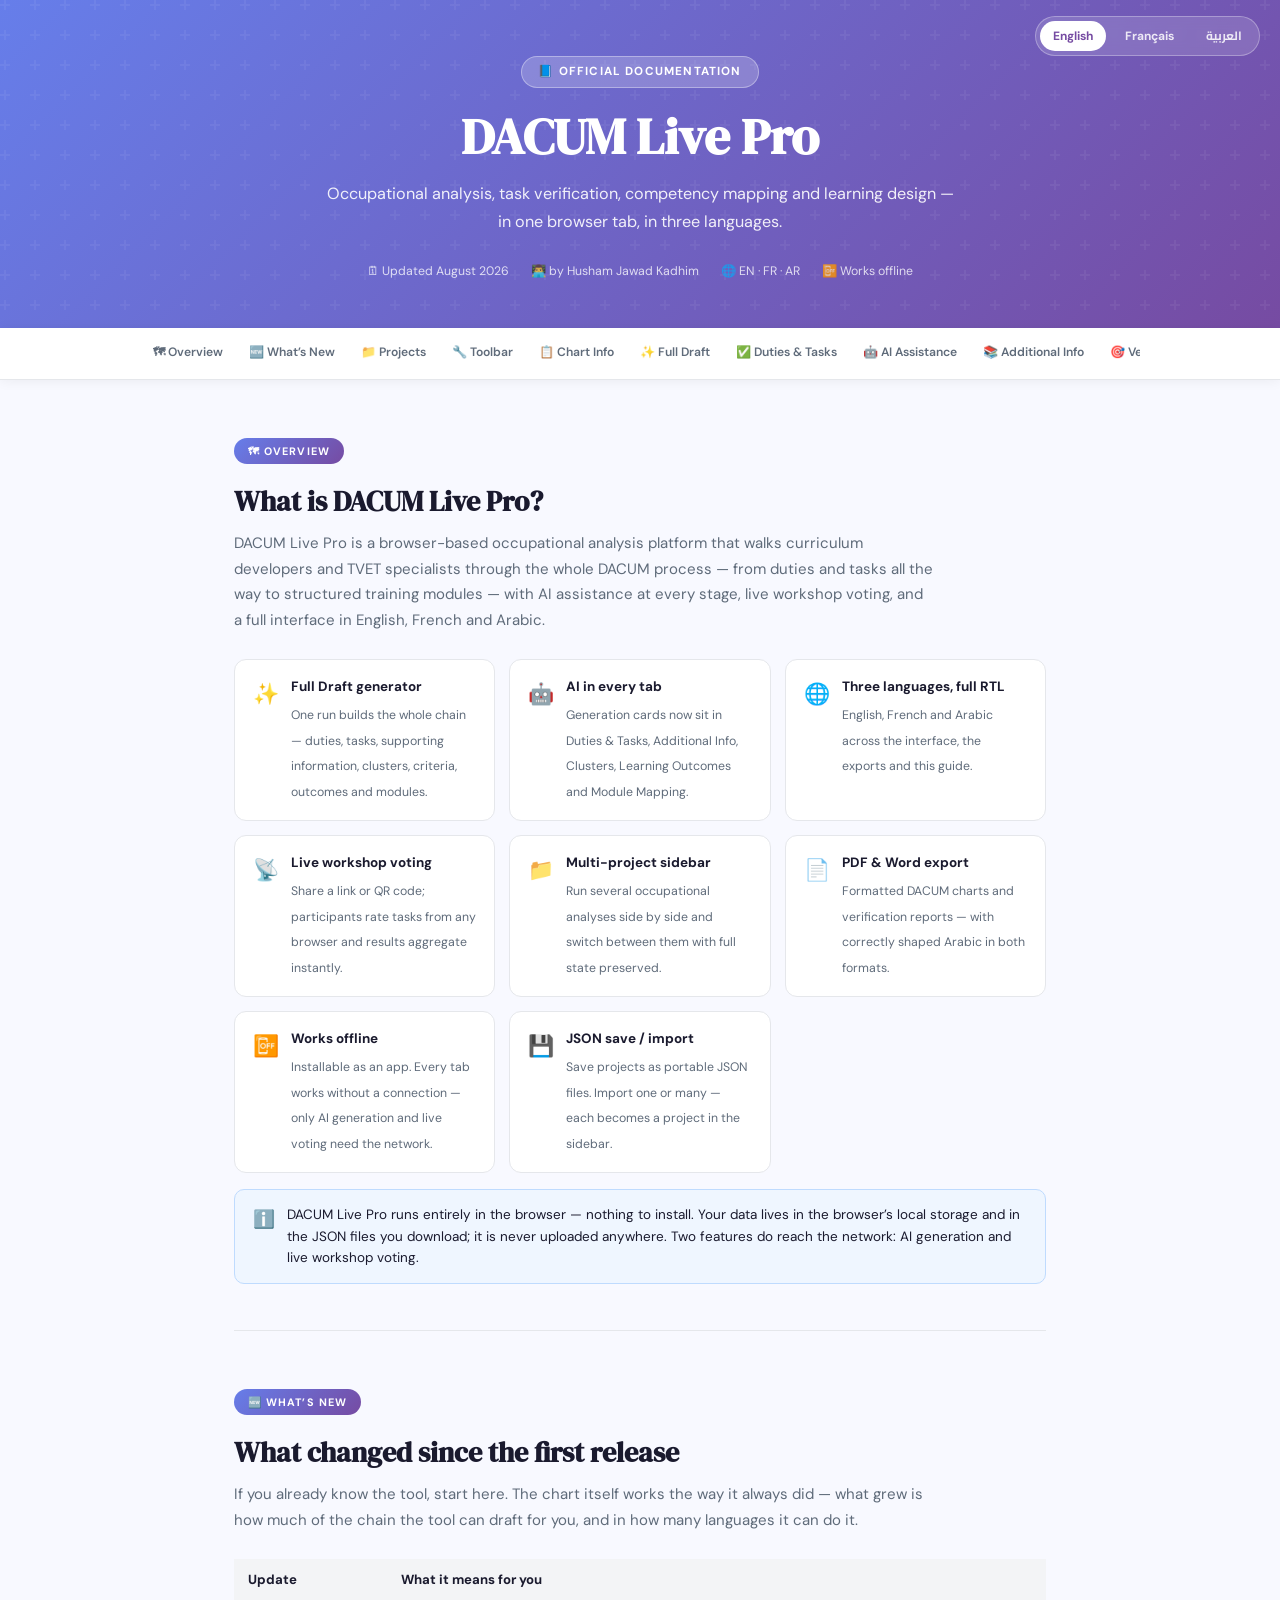
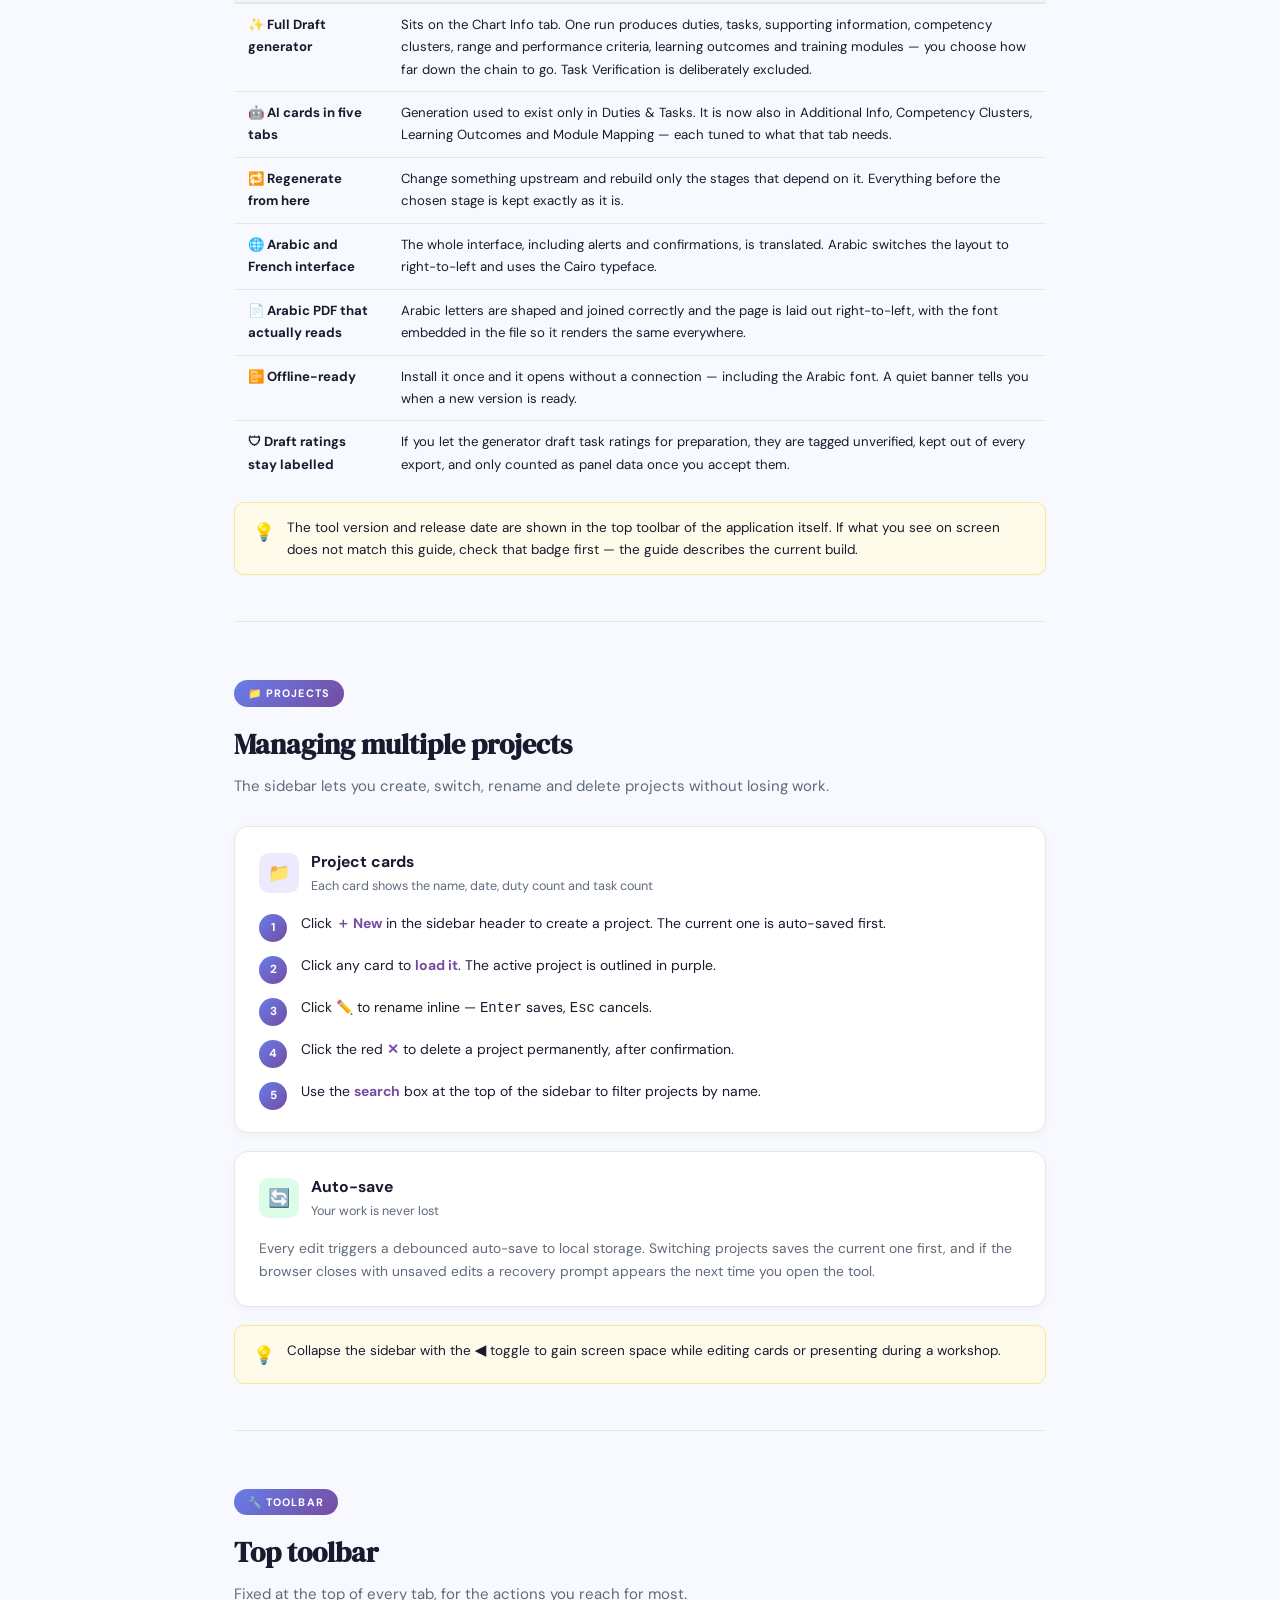
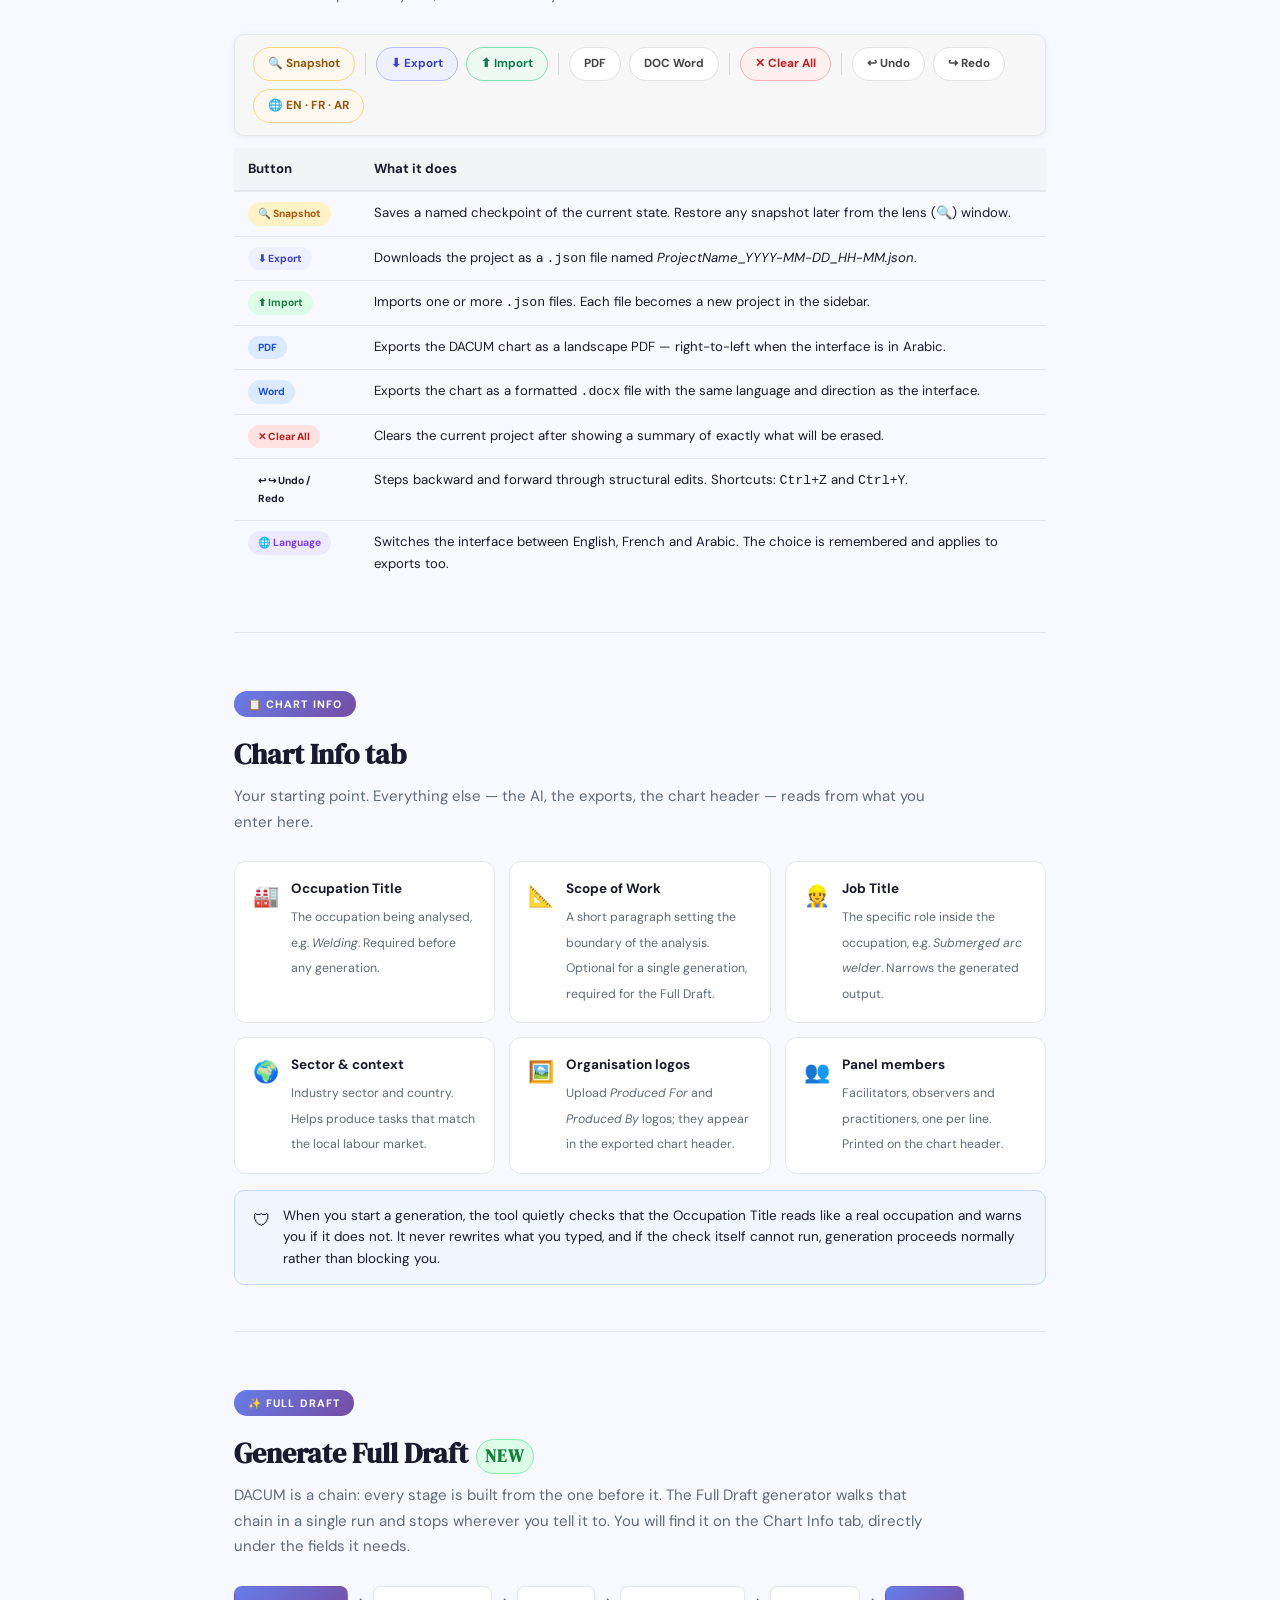
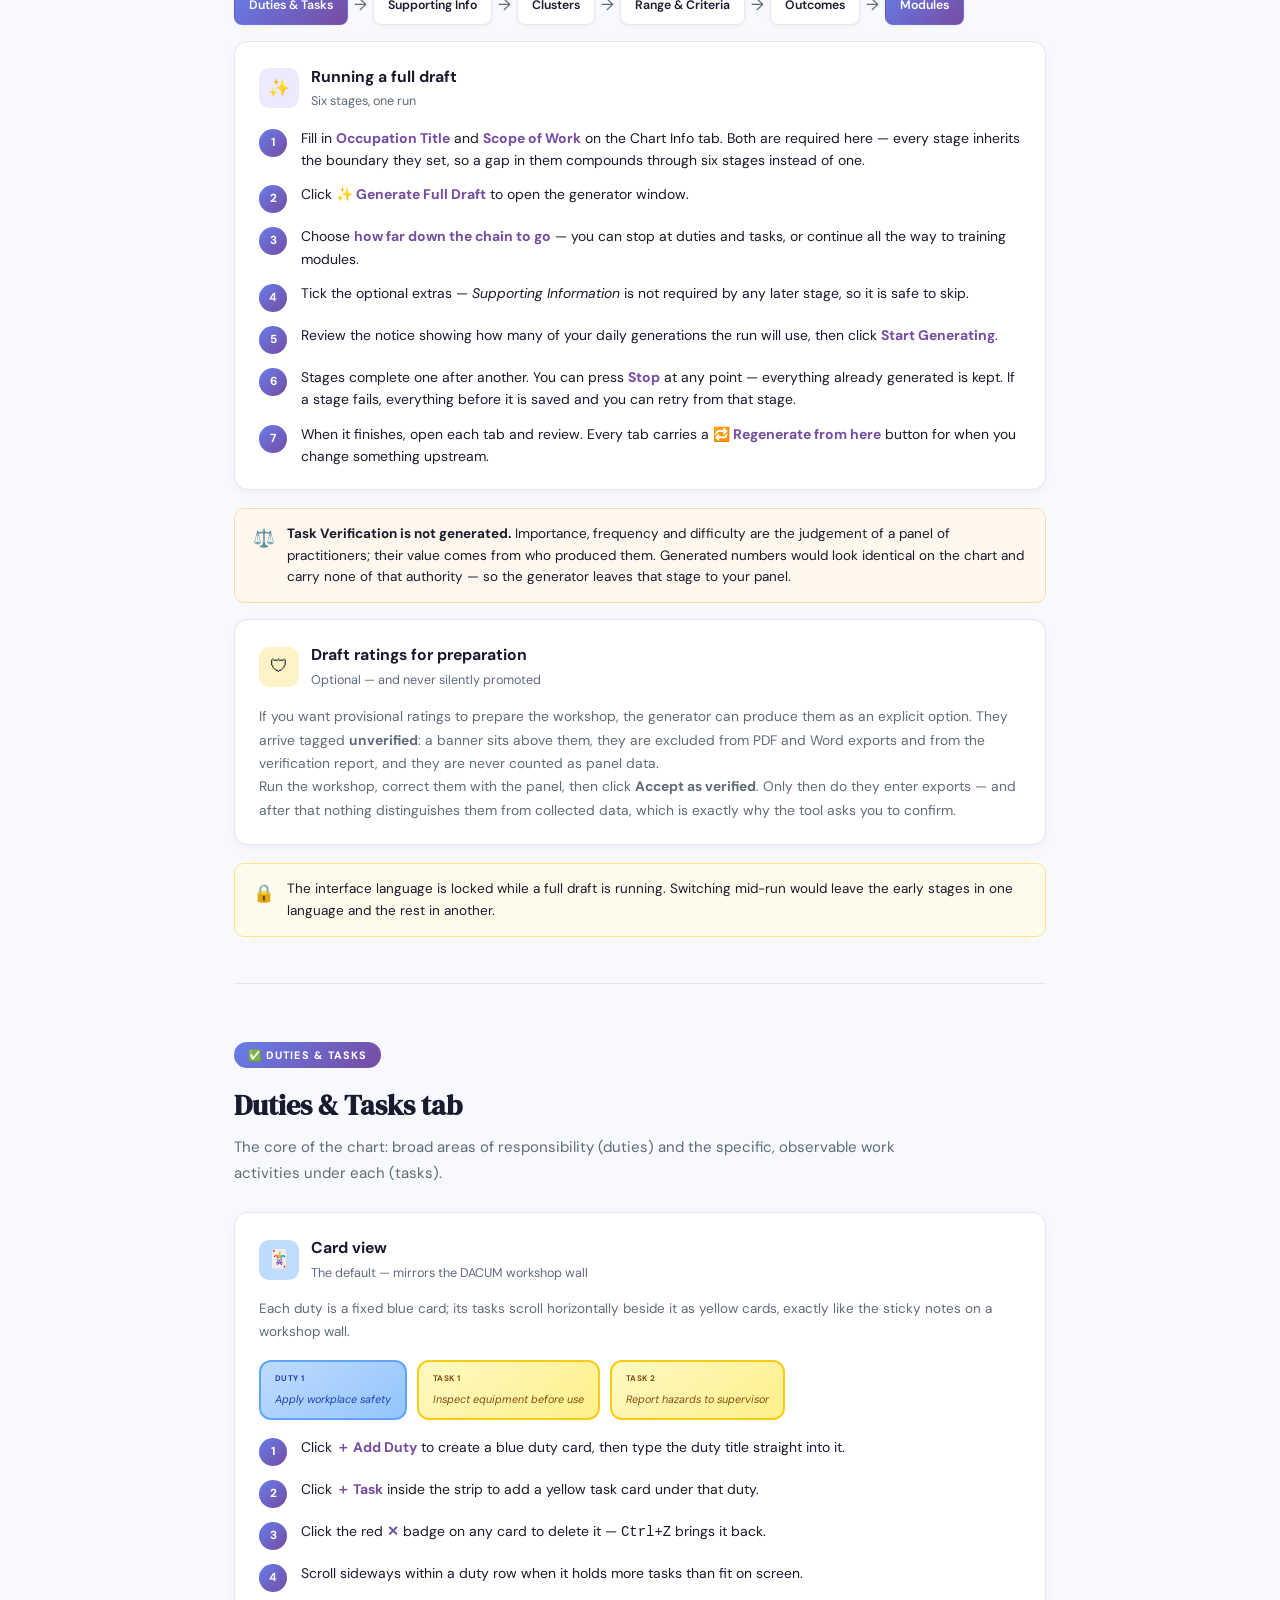
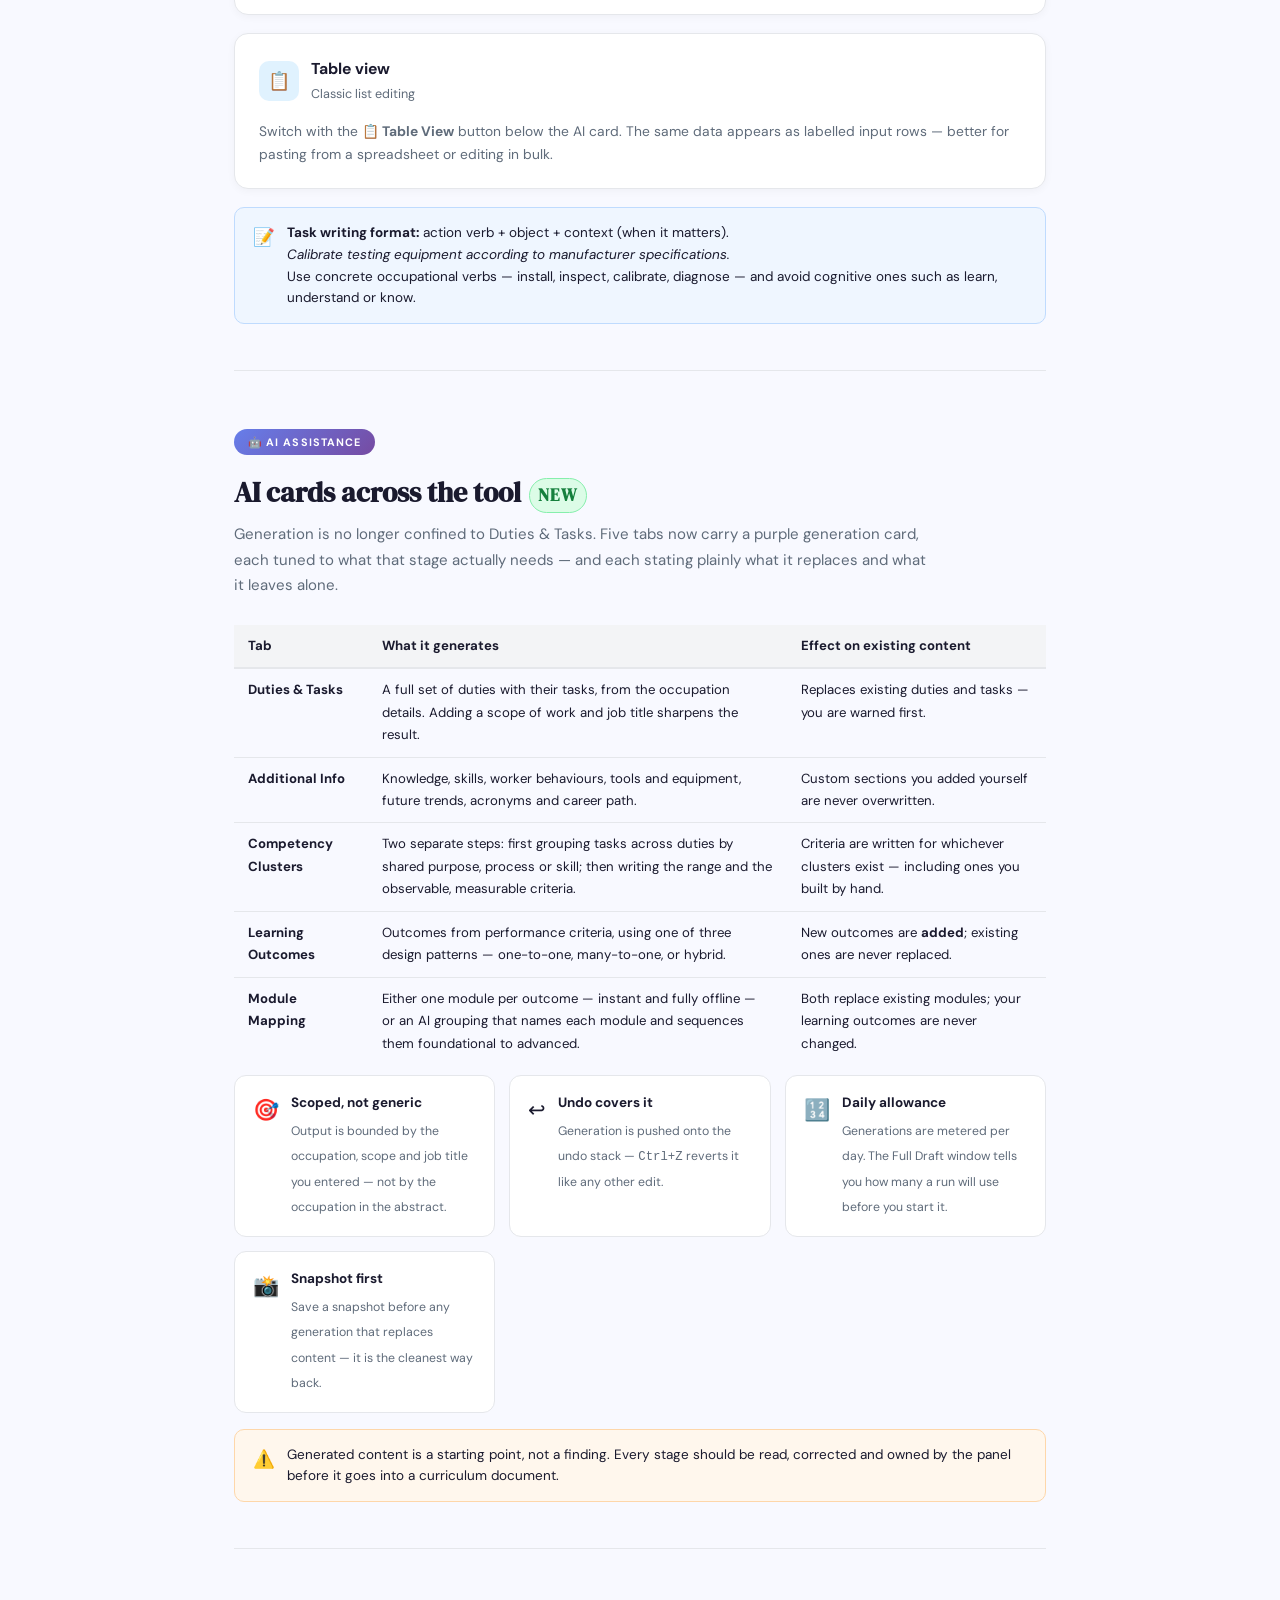
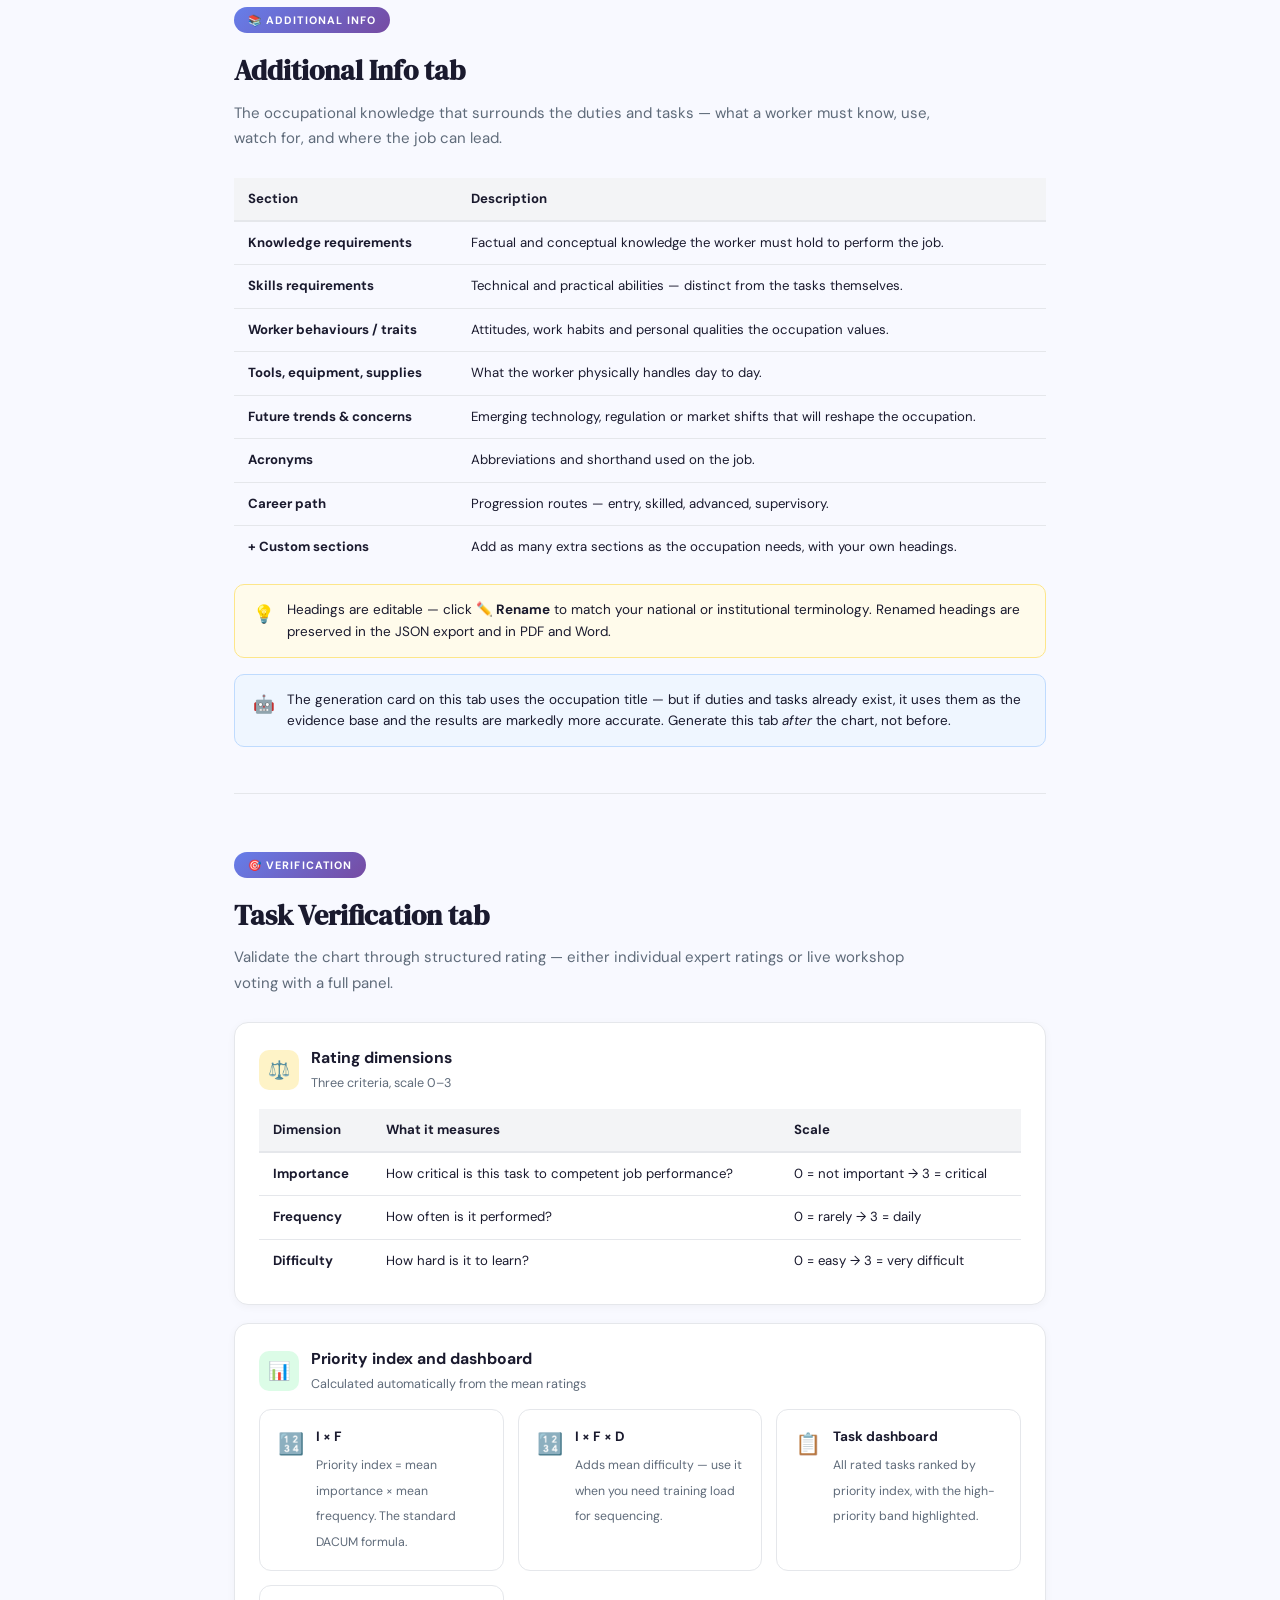
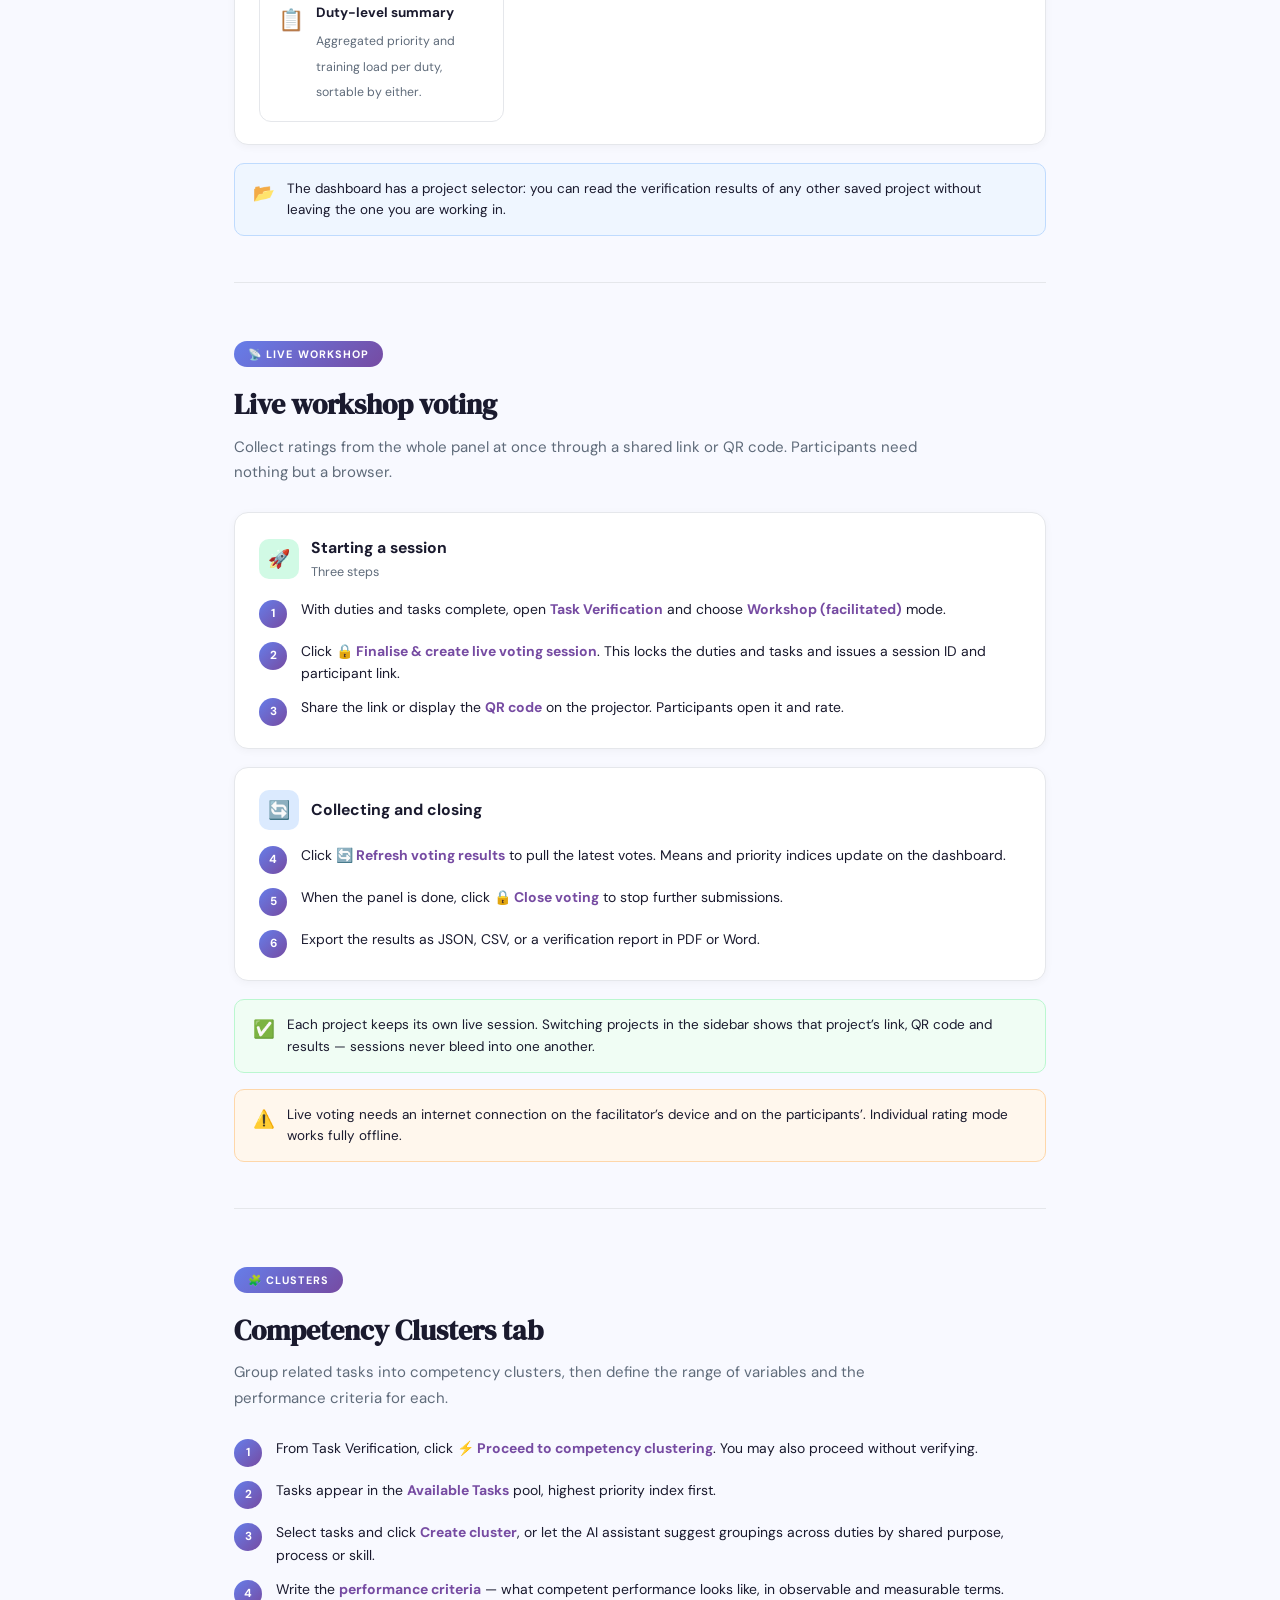
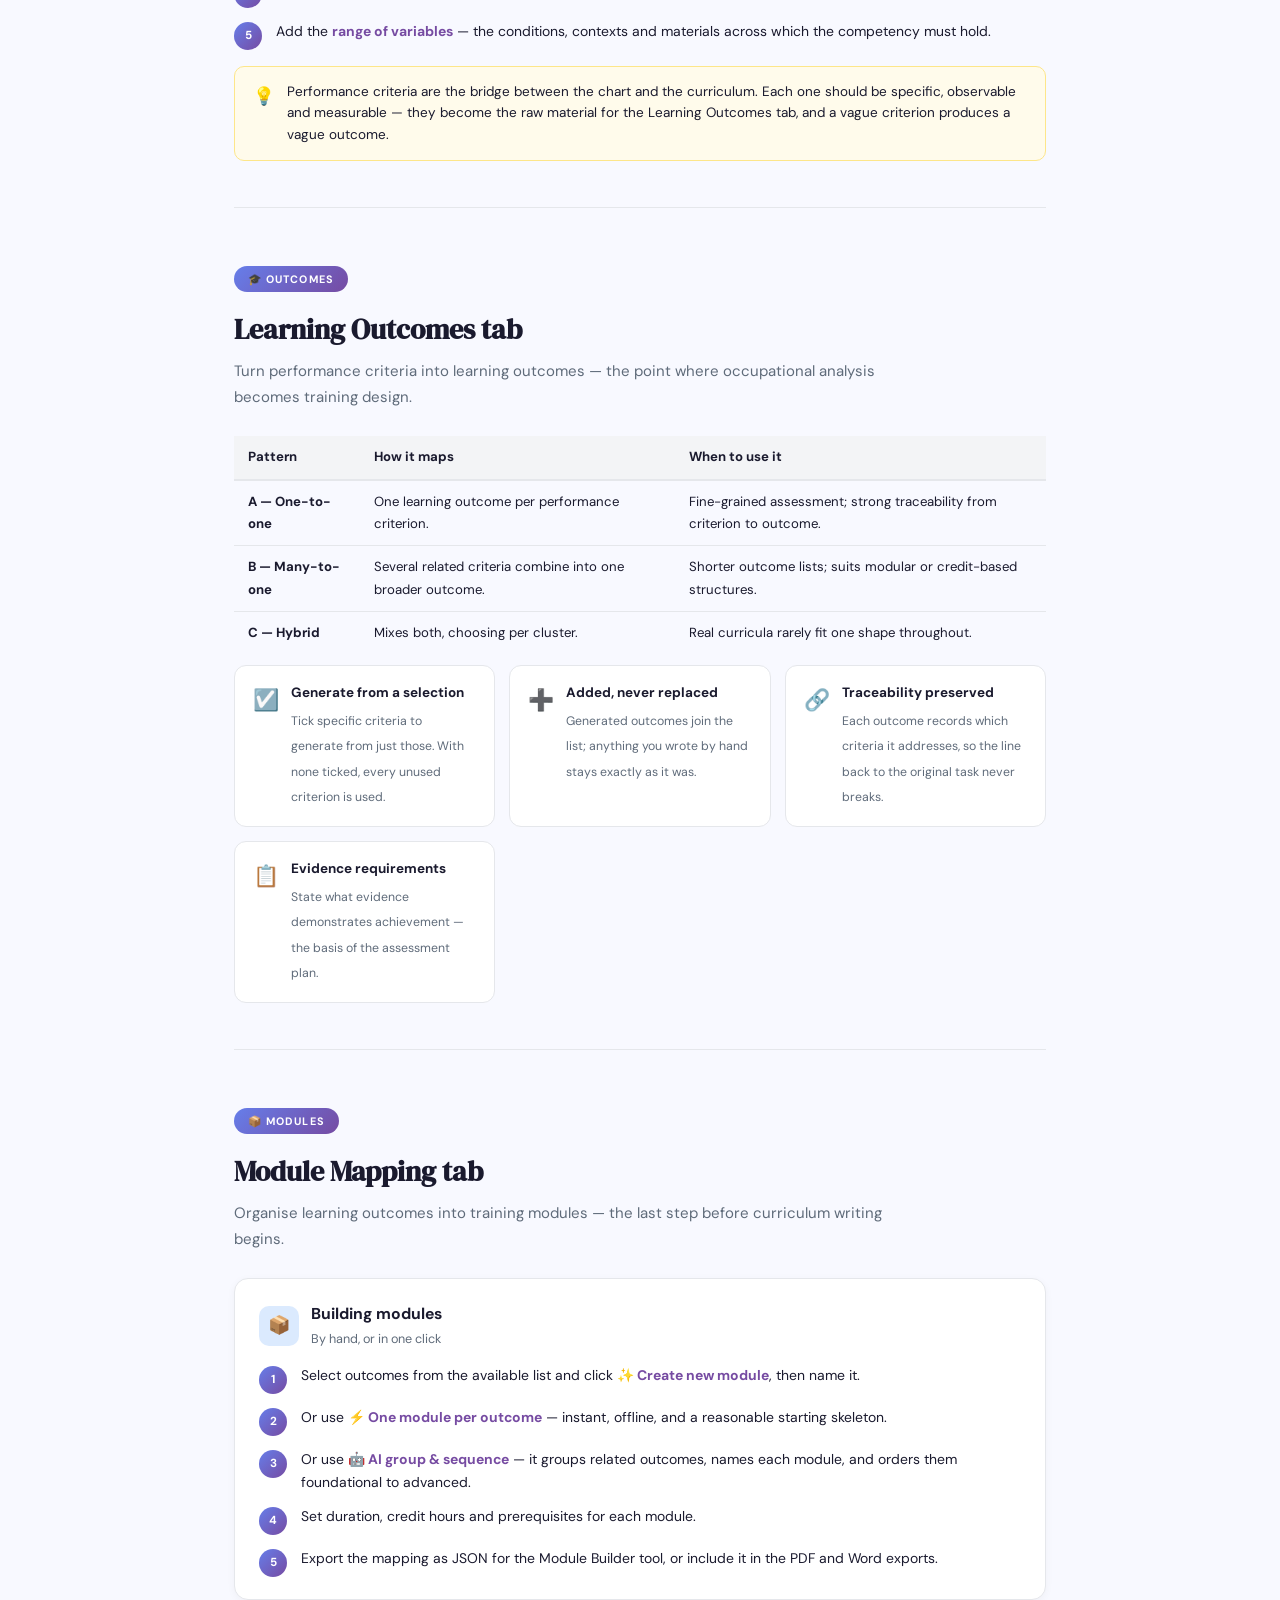
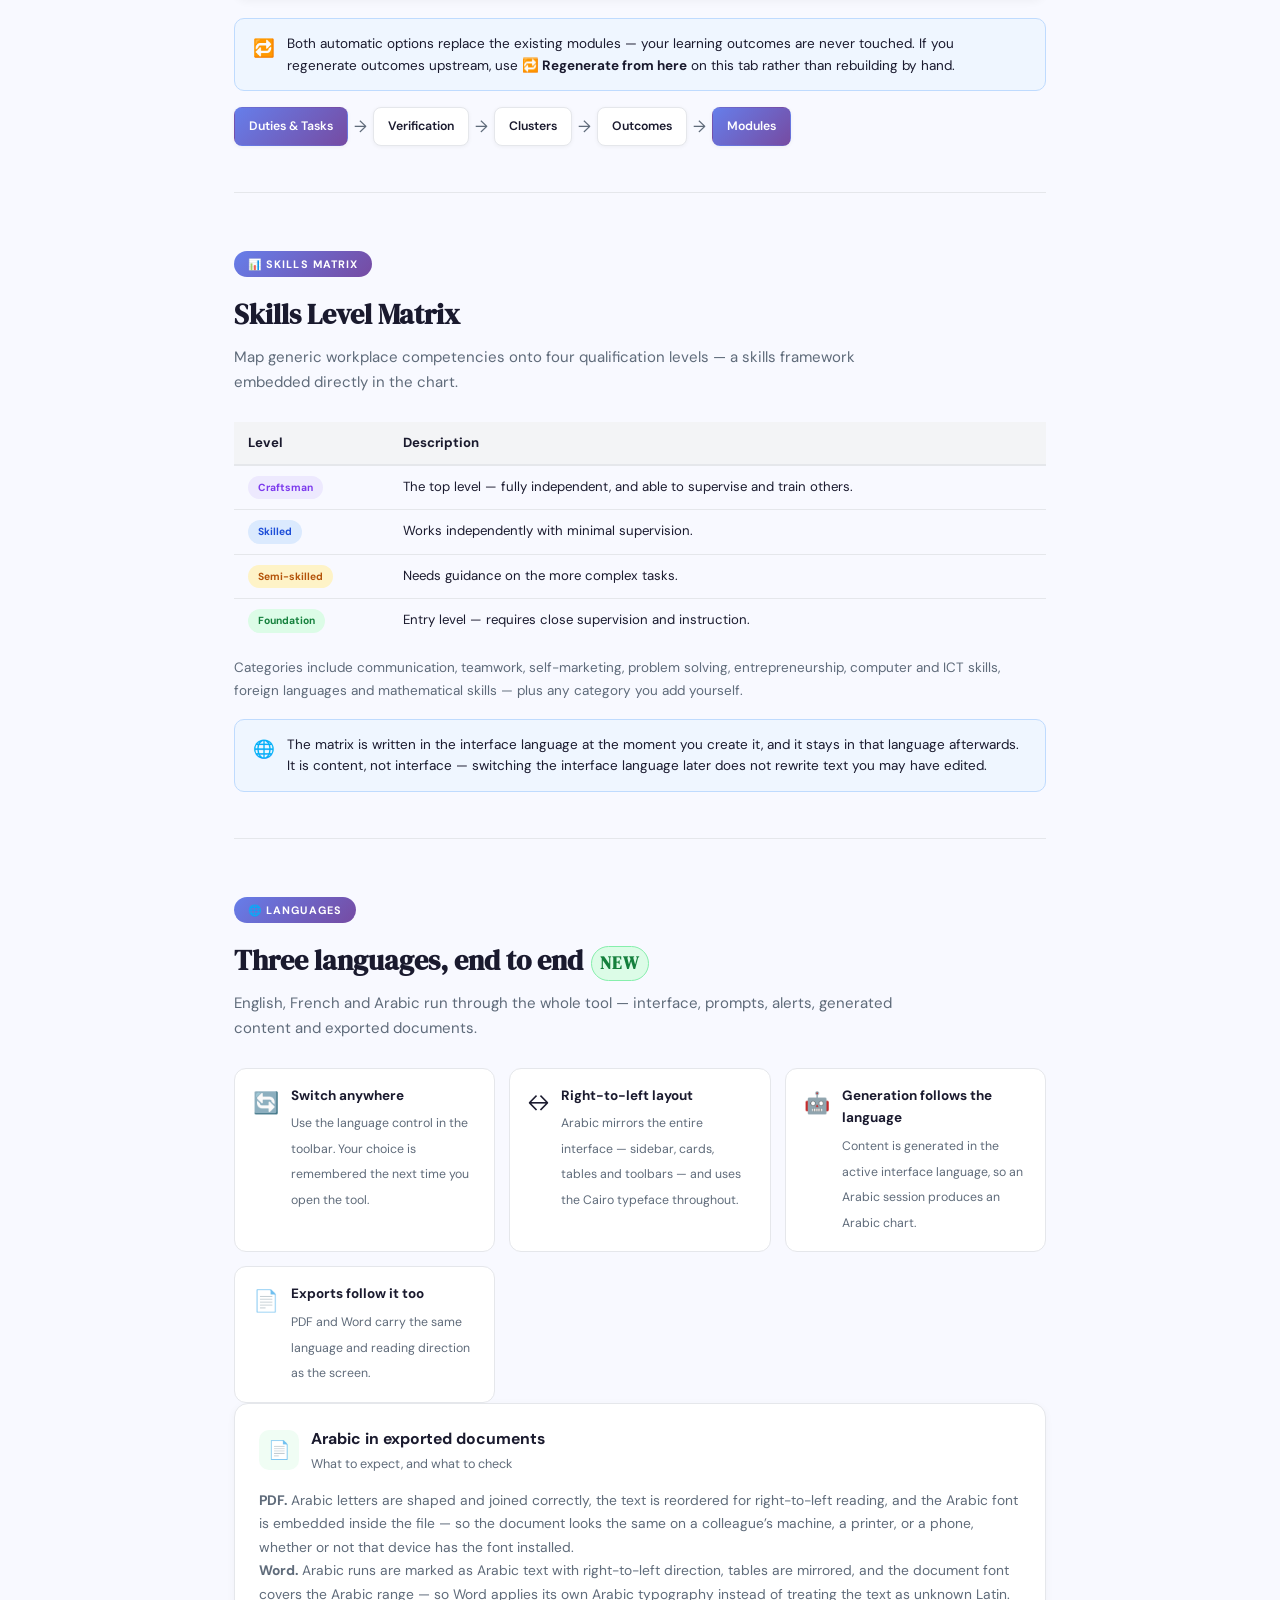
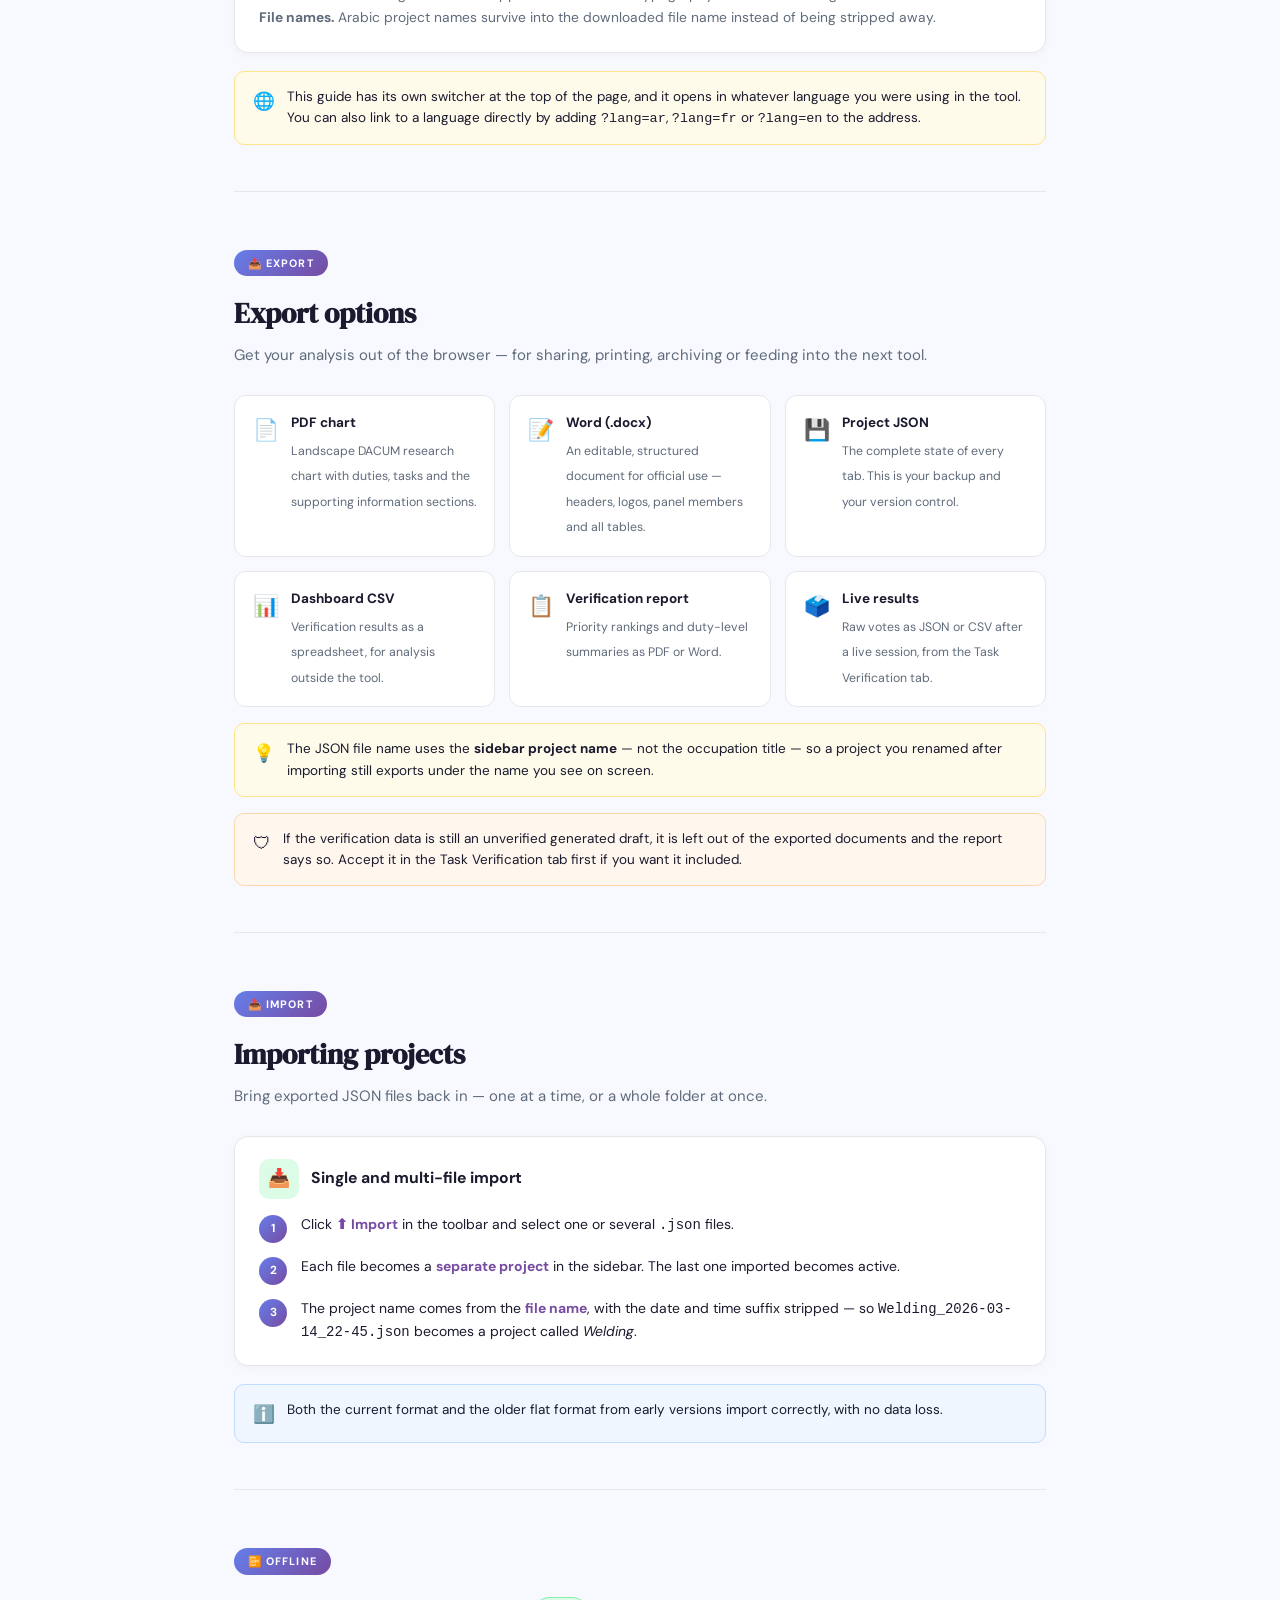
==== DACUM_Live_Pro_User_Guide.html @ ab4fe21a "Add files via upload" ====
<!DOCTYPE html>
<html lang="en">
<head>
<meta charset="UTF-8">
<meta name="viewport" content="width=device-width, initial-scale=1.0">
<title>DACUM Live Pro — User Guide</title>
<meta name="description" content="User guide for DACUM Live Pro — occupational analysis, task verification, competency mapping and learning design. Available in English, French and Arabic.">
<!--
  DACUM Live Pro — User Guide (EN / FR / AR)

  One file, three languages. Every translatable element carries a
  data-k attribute and its ENGLISH text is already in the markup, so
  the page reads correctly even if the script never runs. The
  dictionary at the bottom holds all three languages and the switcher
  swaps innerHTML.

  TO EDIT: change the text in the markup AND the matching entry in the
  dictionary, or the English on screen will disagree with the English
  in the dictionary the moment someone switches language and back.

  Generated from build.py — regenerate rather than hand-editing when
  making large changes.
-->
<style>
  @import url('https://fonts.googleapis.com/css2?family=DM+Serif+Display:ital@0;1&family=DM+Sans:ital,opsz,wght@0,9..40,300;0,9..40,500;0,9..40,700;1,9..40,300&family=Cairo:wght@400;600;700&display=swap');

  /* Cairo is loaded from the app's own fonts/ folder first — the guide
     ships next to index.html on GitHub Pages, so the file is already
     there and the Arabic text renders offline. The Google copy is only
     a fallback for anyone who opens this file on its own. */
  @font-face {
    font-family: 'CairoLocal';
    src: url('fonts/Cairo.woff2') format('woff2');
    font-weight: 400 700;
    font-display: swap;
  }

  :root {
    --ink:    #1a1a2e;
    --muted:  #5f6b7a;
    --accent: #667eea;
    --accent2:#764ba2;
    --green:  #10b981;
    --amber:  #f59e0b;
    --red:    #ef4444;
    --border: #e5e7eb;
    --bg:     #f8f9ff;
    --card:   #ffffff;
    --grad:   linear-gradient(135deg,#667eea 0%,#764ba2 100%);
  }

  *, *::before, *::after { box-sizing: border-box; margin: 0; padding: 0; }
  html { scroll-behavior: smooth; }

  body {
    font-family: 'DM Sans', sans-serif;
    font-size: 15px;
    line-height: 1.7;
    color: var(--ink);
    background: var(--bg);
  }

  /* ── RTL ──────────────────────────────────────────────────────
     Arabic uses Cairo everywhere and drops the serif display face,
     which has no Arabic glyphs at all — leaving it in place would
     silently fall back to a system font for headings only, so the
     page would mix two typefaces. */
  html[dir="rtl"] body,
  html[dir="rtl"] .hero h1,
  html[dir="rtl"] .section h2 { font-family: 'CairoLocal', 'Cairo', 'Segoe UI', Tahoma, sans-serif; }
  html[dir="rtl"] .section h2 { font-weight: 700; }
  html[dir="rtl"] .ref-table th { text-align: right; }
  html[dir="rtl"] .wf-arrow { transform: scaleX(-1); }
  html[dir="rtl"] kbd, html[dir="rtl"] code {
    direction: ltr; unicode-bidi: isolate; display: inline-block;
  }
  /* Latin product names, file names and formulas stay LTR inside Arabic
     prose. Marking them explicitly avoids the bidi algorithm dragging
     adjacent punctuation to the wrong side. */
  html[dir="rtl"] .ltr { direction: ltr; unicode-bidi: isolate; display: inline-block; }

  /* ── HERO ── */
  .hero {
    background: var(--grad);
    color: white;
    padding: 56px 24px 46px;
    text-align: center;
    position: relative;
    overflow: hidden;
  }
  .hero::before {
    content: '';
    position: absolute;
    inset: 0;
    background: url("data:image/svg+xml,%3Csvg width='60' height='60' viewBox='0 0 60 60' xmlns='http://www.w3.org/2000/svg'%3E%3Cg fill='none' fill-rule='evenodd'%3E%3Cg fill='%23ffffff' fill-opacity='0.05'%3E%3Cpath d='M36 34v-4h-2v4h-4v2h4v4h2v-4h4v-2h-4zm0-30V0h-2v4h-4v2h4v4h2V6h4V4h-4zM6 34v-4H4v4H0v2h4v4h2v-4h4v-2H6zM6 4V0H4v4H0v2h4v4h2V6h4V4H6z'/%3E%3C/g%3E%3C/g%3E%3C/svg%3E");
  }
  .hero > * { position: relative; }
  .hero-badge {
    display: inline-block;
    background: rgba(255,255,255,0.2);
    border: 1px solid rgba(255,255,255,0.35);
    border-radius: 999px;
    padding: 5px 16px;
    font-size: 0.78em;
    font-weight: 700;
    letter-spacing: 0.1em;
    text-transform: uppercase;
    margin-bottom: 18px;
  }
  .hero h1 {
    font-family: 'DM Serif Display', serif;
    font-size: clamp(2.1em, 6vw, 3.4em);
    line-height: 1.18;
    margin-bottom: 14px;
  }
  .hero p {
    font-size: 1.08em;
    opacity: 0.9;
    max-width: 640px;
    margin: 0 auto 26px;
  }
  .hero-meta {
    display: flex;
    justify-content: center;
    gap: 22px;
    flex-wrap: wrap;
    font-size: 0.82em;
    opacity: 0.78;
  }
  .hero-meta span { display: flex; align-items: center; gap: 5px; }

  /* ── LANGUAGE SWITCHER ── */
  .lang-bar {
    position: absolute;
    top: 16px;
    inset-inline-end: 20px;
    display: flex;
    gap: 6px;
    background: rgba(255,255,255,0.14);
    border: 1px solid rgba(255,255,255,0.3);
    border-radius: 999px;
    padding: 4px;
    backdrop-filter: blur(6px);
    z-index: 5;
  }
  .lang-btn {
    border: none;
    background: transparent;
    color: rgba(255,255,255,0.85);
    font: inherit;
    font-size: 0.8em;
    font-weight: 700;
    padding: 5px 13px;
    border-radius: 999px;
    cursor: pointer;
    transition: background 0.15s, color 0.15s;
    font-family: 'DM Sans', 'CairoLocal', 'Cairo', sans-serif;
  }
  .lang-btn:hover { background: rgba(255,255,255,0.18); }
  .lang-btn[aria-pressed="true"] { background: white; color: var(--accent2); }

  /* ── NAV ── */
  .toc-bar {
    background: white;
    border-bottom: 1px solid var(--border);
    position: sticky;
    top: 0;
    z-index: 100;
    padding: 0 24px;
    box-shadow: 0 1px 12px rgba(0,0,0,0.06);
  }
  .toc-inner {
    max-width: 1000px;
    margin: 0 auto;
    display: flex;
    gap: 0;
    overflow-x: auto;
    scrollbar-width: none;
  }
  .toc-inner::-webkit-scrollbar { display: none; }
  .toc-inner a {
    display: flex;
    align-items: center;
    gap: 5px;
    white-space: nowrap;
    padding: 14px 13px;
    font-size: 0.81em;
    font-weight: 600;
    color: var(--muted);
    text-decoration: none;
    border-bottom: 2px solid transparent;
    transition: color 0.15s, border-color 0.15s;
  }
  .toc-inner a:hover { color: var(--accent); border-color: var(--accent); }

  /* ── LAYOUT ── */
  .container { max-width: 860px; margin: 0 auto; padding: 0 24px 80px; }

  /* ── SECTION ── */
  .section { margin-top: 58px; scroll-margin-top: 60px; }
  .section-label {
    display: inline-flex;
    align-items: center;
    gap: 8px;
    background: var(--grad);
    color: white;
    font-size: 0.72em;
    font-weight: 700;
    letter-spacing: 0.1em;
    text-transform: uppercase;
    padding: 4px 14px;
    border-radius: 999px;
    margin-bottom: 14px;
  }
  .section h2 {
    font-family: 'DM Serif Display', serif;
    font-size: 1.85em;
    color: var(--ink);
    margin-bottom: 6px;
  }
  .section > p.lead {
    color: var(--muted);
    font-size: 1em;
    margin-bottom: 26px;
    max-width: 700px;
  }

  /* ── NEW BADGE ── */
  .new-tag {
    display: inline-block;
    background: #dcfce7;
    color: #15803d;
    border: 1px solid #86efac;
    font-size: 0.62em;
    font-weight: 800;
    letter-spacing: 0.08em;
    text-transform: uppercase;
    padding: 2px 8px;
    border-radius: 999px;
    vertical-align: middle;
    margin-inline-start: 8px;
  }

  /* ── CARDS ── */
  .card {
    background: var(--card);
    border: 1px solid var(--border);
    border-radius: 14px;
    padding: 22px 24px;
    margin-bottom: 18px;
    box-shadow: 0 2px 8px rgba(0,0,0,0.04);
  }
  .card-header { display: flex; align-items: center; gap: 12px; margin-bottom: 14px; }
  .card-icon {
    width: 40px; height: 40px; border-radius: 10px;
    display: flex; align-items: center; justify-content: center;
    font-size: 1.2em; flex-shrink: 0;
  }
  .card h3 { font-size: 1.05em; font-weight: 700; color: var(--ink); }
  .card h3 small {
    display: block; font-size: 0.8em; font-weight: 400;
    color: var(--muted); margin-top: 1px;
  }

  /* ── STEP LIST ── */
  .steps { display: flex; flex-direction: column; gap: 12px; }
  .step { display: flex; gap: 14px; align-items: flex-start; }
  .step-num {
    width: 28px; height: 28px; border-radius: 50%;
    background: var(--grad); color: white;
    font-size: 0.78em; font-weight: 700;
    display: flex; align-items: center; justify-content: center;
    flex-shrink: 0; margin-top: 2px;
  }
  .step p { font-size: 0.93em; color: var(--ink); line-height: 1.6; }
  .step p strong { color: var(--accent2); }

  /* ── FEATURE GRID ── */
  .feat-grid {
    display: grid;
    grid-template-columns: repeat(auto-fill, minmax(240px, 1fr));
    gap: 14px;
    margin-top: 10px;
  }
  .feat {
    background: white; border: 1px solid var(--border);
    border-radius: 12px; padding: 16px 18px;
    display: flex; gap: 12px; align-items: flex-start;
  }
  .feat-ico { font-size: 1.4em; flex-shrink: 0; margin-top: 1px; }
  .feat strong { display: block; font-size: 0.9em; color: var(--ink); margin-bottom: 3px; }
  .feat span { font-size: 0.82em; color: var(--muted); line-height: 1.5; }

  /* ── BADGE PILLS ── */
  .pill {
    display: inline-flex; align-items: center; gap: 4px;
    border-radius: 999px; padding: 3px 10px;
    font-size: 0.78em; font-weight: 700;
  }
  .pill-green  { background: #dcfce7; color: #15803d; }
  .pill-blue   { background: #dbeafe; color: #1d4ed8; }
  .pill-amber  { background: #fef3c7; color: #b45309; }
  .pill-purple { background: #ede9fe; color: #7c3aed; }
  .pill-red    { background: #fee2e2; color: #b91c1c; }
  .pill-indigo { background: #eef0ff; color: #3b3fce; }

  /* ── TOOLBAR DEMO ── */
  .toolbar-demo {
    background: #f7f7f8; border: 1px solid var(--border);
    border-radius: 10px; padding: 12px 18px;
    display: flex; align-items: center; gap: 8px;
    flex-wrap: wrap; margin: 12px 0;
    box-shadow: 0 1px 6px rgba(0,0,0,0.06);
  }
  .tb-btn {
    display: inline-flex; align-items: center; gap: 5px;
    padding: 6px 14px; border-radius: 999px;
    font-size: 0.78em; font-weight: 700;
    white-space: nowrap; border: 1.5px solid;
  }
  .tb-amber  { background: #fff8ee; border-color: #fcd68a; color: #92570a; }
  .tb-indigo { background: #eef0ff; border-color: #b5bbf9; color: #3b3fce; }
  .tb-green  { background: #edfaf4; border-color: #86e0b5; color: #0e7a4a; }
  .tb-ghost  { background: #ffffff; border-color: #e2e2e4; color: #444447; }
  .tb-red    { background: #fff0f0; border-color: #f9b3b3; color: #c41c1c; }
  .tb-undo   { background: #ffffff; border-color: #e2e2e4; color: #444447; }
  .tb-sep    { width: 1px; height: 22px; background: #d9d9db; margin: 0 2px; }

  /* ── FLOW DIAGRAM ── */
  .workflow { display: flex; align-items: center; gap: 0; flex-wrap: wrap; margin: 16px 0; row-gap: 10px; }
  .wf-step { display: flex; align-items: center; gap: 0; }
  .wf-box {
    background: white; border: 1.5px solid var(--border);
    border-radius: 8px; padding: 8px 14px;
    font-size: 0.82em; font-weight: 600; color: var(--ink);
    white-space: nowrap; box-shadow: 0 1px 4px rgba(0,0,0,0.05);
  }
  .wf-box.active { background: var(--grad); color: white; border-color: transparent; }
  .wf-arrow { font-size: 1.1em; color: var(--muted); padding: 0 6px; }

  /* ── TABLE ── */
  .ref-table { width: 100%; border-collapse: collapse; font-size: 0.88em; margin-top: 12px; }
  .ref-table th {
    background: #f3f4f6; padding: 10px 14px; text-align: left;
    font-weight: 700; color: var(--ink); border-bottom: 2px solid var(--border);
  }
  .ref-table td {
    padding: 10px 14px; border-bottom: 1px solid var(--border);
    vertical-align: top; color: var(--ink);
  }
  .ref-table tr:last-child td { border-bottom: none; }
  .ref-table tr:hover td { background: #fafafa; }

  /* ── CALLOUT ── */
  .callout {
    border-radius: 10px; padding: 14px 18px; margin: 16px 0;
    display: flex; gap: 12px; align-items: flex-start;
    font-size: 0.9em; line-height: 1.6;
  }
  .callout-tip  { background: #fffbeb; border: 1px solid #fde68a; }
  .callout-info { background: #eff6ff; border: 1px solid #bfdbfe; }
  .callout-warn { background: #fff7ed; border: 1px solid #fed7aa; }
  .callout-ok   { background: #f0fdf4; border: 1px solid #bbf7d0; }
  .callout-icon { font-size: 1.3em; flex-shrink: 0; margin-top: 1px; }

  /* ── CARD VIEW SAMPLE ── */
  .card-sample { display: flex; gap: 10px; flex-wrap: wrap; margin: 16px 0; }
  .duty-chip {
    background: linear-gradient(145deg,#bfdbfe,#93c5fd);
    border: 2px solid #60a5fa; border-radius: 12px;
    padding: 10px 14px; font-size: 0.8em; font-weight: 700;
    color: #1e40af; min-width: 100px;
  }
  .task-chip {
    background: linear-gradient(145deg,#fef9c3,#fef08a);
    border: 2px solid #facc15; border-radius: 12px;
    padding: 10px 14px; font-size: 0.8em; font-weight: 700;
    color: #854d0e; min-width: 100px;
  }
  .chip-label { font-size: 0.68em; letter-spacing: 0.06em; text-transform: uppercase; margin-bottom: 4px; }
  .chip-text  { font-size: 0.9em; font-style: italic; font-weight: 400; }

  /* ── QR SLOT (filled in manually) ── */
  .qr-slot {
    display: flex; align-items: center; gap: 18px; flex-wrap: wrap;
    background: white; border: 1px solid var(--border);
    border-radius: 14px; padding: 18px 20px; margin-top: 18px;
  }
  .qr-box {
    width: 132px; height: 132px; flex-shrink: 0;
    border: 2px dashed #cbd5e1; border-radius: 12px;
    display: flex; flex-direction: column; align-items: center;
    justify-content: center; gap: 4px; color: #94a3b8;
    font-size: 0.75em; font-weight: 600; text-align: center; padding: 6px;
  }
  .qr-box img { width: 100%; height: 100%; object-fit: contain; border-radius: 8px; }

  /* ── FOOTER ── */
  .guide-footer {
    background: var(--ink); color: rgba(255,255,255,0.7);
    text-align: center; padding: 36px 24px; font-size: 0.85em;
  }
  .guide-footer strong { color: white; }
  .guide-footer a { color: #a5b4fc; text-decoration: none; }

  hr.section-divider { border: none; border-top: 1px solid var(--border); margin: 46px 0 0; }

  @media (max-width: 640px) {
    .feat-grid { grid-template-columns: 1fr; }
    .hero h1   { font-size: 1.9em; }
    .hero      { padding-top: 72px; }
    .lang-bar  { top: 14px; inset-inline-end: 50%; transform: translateX(50%); }
    html[dir="rtl"] .lang-bar { transform: translateX(-50%); }
    .workflow  { flex-direction: column; align-items: flex-start; }
  }

  /* ── PRINT ──
     Whatever language is on screen is the language that prints; the
     switcher and the sticky nav are screen furniture and go away. */
  @media print {
    .lang-bar, .toc-bar { display: none !important; }
    body { background: white; font-size: 11pt; }
    .hero { background: var(--accent2) !important; -webkit-print-color-adjust: exact; print-color-adjust: exact; }
    .section { page-break-inside: avoid; margin-top: 26px; }
    .card, .callout, .feat { page-break-inside: avoid; }
    .container { max-width: none; padding-bottom: 0; }
  }
</style>
</head>
<body>

<div class="hero">
  <div class="lang-bar" role="group" aria-label="Language">
    <button class="lang-btn" data-lang="en" lang="en">English</button>
    <button class="lang-btn" data-lang="fr" lang="fr">Français</button>
    <button class="lang-btn" data-lang="ar" lang="ar">العربية</button>
  </div>
  <div class="hero-badge" data-k="k307">📘 Official documentation</div>
  <h1 data-k="k308">DACUM Live Pro</h1>
  <p data-k="k309">Occupational analysis, task verification, competency mapping and learning design — in one browser tab, in three languages.</p>
  <div class="hero-meta"><span data-k="k310">🗓 Updated August 2026</span><span data-k="k311">👨‍💻 by Husham Jawad Kadhim</span><span data-k="k312">🌐 EN · FR · AR</span><span data-k="k313">📴 Works offline</span></div>
</div>

<nav class="toc-bar">
<div class="toc-inner">
<a href="#overview"><span data-k="k317">🗺 Overview</span></a>
<a href="#whats-new"><span data-k="k318">🆕 What’s New</span></a>
<a href="#projects"><span data-k="k319">📁 Projects</span></a>
<a href="#toolbar"><span data-k="k320">🔧 Toolbar</span></a>
<a href="#chart-info"><span data-k="k321">📋 Chart Info</span></a>
<a href="#draft"><span data-k="k322">✨ Full Draft</span></a>
<a href="#duties"><span data-k="k323">✅ Duties &amp; Tasks</span></a>
<a href="#ai"><span data-k="k324">🤖 AI Assistance</span></a>
<a href="#additional"><span data-k="k325">📚 Additional Info</span></a>
<a href="#verification"><span data-k="k326">🎯 Verification</span></a>
<a href="#live-workshop"><span data-k="k327">📡 Live Workshop</span></a>
<a href="#clustering"><span data-k="k328">🧩 Clusters</span></a>
<a href="#outcomes"><span data-k="k329">🎓 Outcomes</span></a>
<a href="#modules"><span data-k="k330">📦 Modules</span></a>
<a href="#skills"><span data-k="k331">📊 Skills Matrix</span></a>
<a href="#languages"><span data-k="k332">🌐 Languages</span></a>
<a href="#export"><span data-k="k333">📤 Export</span></a>
<a href="#import"><span data-k="k334">📥 Import</span></a>
<a href="#offline"><span data-k="k335">📴 Offline</span></a>
<a href="#tips"><span data-k="k336">💡 Tips</span></a>
<a href="#share"><span data-k="k337">📱 Share</span></a>
</div>
</nav>

<div class="container">

<div class="section" id="overview">
<div class="section-label" data-k="k338">🗺 Overview</div>
<h2 data-k="k339">What is DACUM Live Pro?</h2>
<p class="lead" data-k="k340">DACUM Live Pro is a browser-based occupational analysis platform that walks curriculum developers and TVET specialists through the whole DACUM process — from duties and tasks all the way to structured training modules — with AI assistance at every stage, live workshop voting, and a full interface in English, French and Arabic.</p>
<div class="feat-grid">
<div class="feat"><div class="feat-ico">✨</div><div><strong data-k="k001">Full Draft generator</strong><span data-k="k002">One run builds the whole chain — duties, tasks, supporting information, clusters, criteria, outcomes and modules.</span></div></div>
<div class="feat"><div class="feat-ico">🤖</div><div><strong data-k="k003">AI in every tab</strong><span data-k="k004">Generation cards now sit in Duties &amp; Tasks, Additional Info, Clusters, Learning Outcomes and Module Mapping.</span></div></div>
<div class="feat"><div class="feat-ico">🌐</div><div><strong data-k="k005">Three languages, full RTL</strong><span data-k="k006">English, French and Arabic across the interface, the exports and this guide.</span></div></div>
<div class="feat"><div class="feat-ico">📡</div><div><strong data-k="k007">Live workshop voting</strong><span data-k="k008">Share a link or QR code; participants rate tasks from any browser and results aggregate instantly.</span></div></div>
<div class="feat"><div class="feat-ico">📁</div><div><strong data-k="k009">Multi-project sidebar</strong><span data-k="k010">Run several occupational analyses side by side and switch between them with full state preserved.</span></div></div>
<div class="feat"><div class="feat-ico">📄</div><div><strong data-k="k011">PDF &amp; Word export</strong><span data-k="k012">Formatted DACUM charts and verification reports — with correctly shaped Arabic in both formats.</span></div></div>
<div class="feat"><div class="feat-ico">📴</div><div><strong data-k="k013">Works offline</strong><span data-k="k014">Installable as an app. Every tab works without a connection — only AI generation and live voting need the network.</span></div></div>
<div class="feat"><div class="feat-ico">💾</div><div><strong data-k="k015">JSON save / import</strong><span data-k="k016">Save projects as portable JSON files. Import one or many — each becomes a project in the sidebar.</span></div></div>
</div>
<div class="callout callout-info"><div class="callout-icon">ℹ️</div><div data-k="k017">DACUM Live Pro runs entirely in the browser — nothing to install. Your data lives in the browser’s local storage and in the JSON files you download; it is never uploaded anywhere. Two features do reach the network: AI generation and live workshop voting.</div></div>
</div>
<hr class="section-divider">

<div class="section" id="whats-new">
<div class="section-label" data-k="k341">🆕 What’s New</div>
<h2 data-k="k342">What changed since the first release</h2>
<p class="lead" data-k="k343">If you already know the tool, start here. The chart itself works the way it always did — what grew is how much of the chain the tool can draft for you, and in how many languages it can do it.</p>
<table class="ref-table"><thead><tr>
<th data-k="k018">Update</th>
<th data-k="k019">What it means for you</th>
</tr></thead><tbody>
<tr><td data-k="k020"><strong>✨ Full Draft generator</strong></td><td data-k="k021">Sits on the Chart Info tab. One run produces duties, tasks, supporting information, competency clusters, range and performance criteria, learning outcomes and training modules — you choose how far down the chain to go. Task Verification is deliberately excluded.</td></tr>
<tr><td data-k="k022"><strong>🤖 AI cards in five tabs</strong></td><td data-k="k023">Generation used to exist only in Duties &amp; Tasks. It is now also in Additional Info, Competency Clusters, Learning Outcomes and Module Mapping — each tuned to what that tab needs.</td></tr>
<tr><td data-k="k024"><strong>🔁 Regenerate from here</strong></td><td data-k="k025">Change something upstream and rebuild only the stages that depend on it. Everything before the chosen stage is kept exactly as it is.</td></tr>
<tr><td data-k="k026"><strong>🌐 Arabic and French interface</strong></td><td data-k="k027">The whole interface, including alerts and confirmations, is translated. Arabic switches the layout to right-to-left and uses the Cairo typeface.</td></tr>
<tr><td data-k="k028"><strong>📄 Arabic PDF that actually reads</strong></td><td data-k="k029">Arabic letters are shaped and joined correctly and the page is laid out right-to-left, with the font embedded in the file so it renders the same everywhere.</td></tr>
<tr><td data-k="k030"><strong>📴 Offline-ready</strong></td><td data-k="k031">Install it once and it opens without a connection — including the Arabic font. A quiet banner tells you when a new version is ready.</td></tr>
<tr><td data-k="k032"><strong>🛡 Draft ratings stay labelled</strong></td><td data-k="k033">If you let the generator draft task ratings for preparation, they are tagged unverified, kept out of every export, and only counted as panel data once you accept them.</td></tr>
</tbody></table>
<div class="callout callout-tip"><div class="callout-icon">💡</div><div data-k="k034">The tool version and release date are shown in the top toolbar of the application itself. If what you see on screen does not match this guide, check that badge first — the guide describes the current build.</div></div>
</div>
<hr class="section-divider">

<div class="section" id="projects">
<div class="section-label" data-k="k344">📁 Projects</div>
<h2 data-k="k345">Managing multiple projects</h2>
<p class="lead" data-k="k346">The sidebar lets you create, switch, rename and delete projects without losing work.</p>
<div class="card"><div class="card-header"><div class="card-icon" style="background:#ede9fe;">📁</div><h3><span data-k="k040">Project cards</span><span data-k="k041"><small>Each card shows the name, date, duty count and task count</small></span></h3></div><div class="steps">
<div class="step"><div class="step-num">1</div><p data-k="k035">Click <strong>＋ New</strong> in the sidebar header to create a project. The current one is auto-saved first.</p></div>
<div class="step"><div class="step-num">2</div><p data-k="k036">Click any card to <strong>load it</strong>. The active project is outlined in purple.</p></div>
<div class="step"><div class="step-num">3</div><p data-k="k037">Click <strong>✏️</strong> to rename inline — <kbd>Enter</kbd> saves, <kbd>Esc</kbd> cancels.</p></div>
<div class="step"><div class="step-num">4</div><p data-k="k038">Click the red <strong>✕</strong> to delete a project permanently, after confirmation.</p></div>
<div class="step"><div class="step-num">5</div><p data-k="k039">Use the <strong>search</strong> box at the top of the sidebar to filter projects by name.</p></div>
</div></div>
<div class="card"><div class="card-header"><div class="card-icon" style="background:#dcfce7;">🔄</div><h3><span data-k="k043">Auto-save</span><span data-k="k044"><small>Your work is never lost</small></span></h3></div><p style="font-size:0.92em;color:var(--muted);line-height:1.7;" data-k="k042">Every edit triggers a debounced auto-save to local storage. Switching projects saves the current one first, and if the browser closes with unsaved edits a recovery prompt appears the next time you open the tool.</p></div>
<div class="callout callout-tip"><div class="callout-icon">💡</div><div data-k="k045">Collapse the sidebar with the <strong>◀</strong> toggle to gain screen space while editing cards or presenting during a workshop.</div></div>
</div>
<hr class="section-divider">

<div class="section" id="toolbar">
<div class="section-label" data-k="k347">🔧 Toolbar</div>
<h2 data-k="k348">Top toolbar</h2>
<p class="lead" data-k="k349">Fixed at the top of every tab, for the actions you reach for most.</p>
<div class="toolbar-demo">
      <span class="tb-btn tb-amber">🔍 Snapshot</span><span class="tb-sep"></span>
      <span class="tb-btn tb-indigo">⬇ Export</span><span class="tb-btn tb-green">⬆ Import</span>
      <span class="tb-sep"></span><span class="tb-btn tb-ghost">PDF</span>
      <span class="tb-btn tb-ghost">DOC Word</span><span class="tb-sep"></span>
      <span class="tb-btn tb-red">✕ Clear All</span><span class="tb-sep"></span>
      <span class="tb-btn tb-undo">↩ Undo</span><span class="tb-btn tb-undo">↪ Redo</span>
      <span class="tb-btn tb-amber">🌐 EN · FR · AR</span>
    </div>
<table class="ref-table"><thead><tr>
<th data-k="k046">Button</th>
<th data-k="k047">What it does</th>
</tr></thead><tbody>
<tr><td data-k="k048"><span class='pill pill-amber'>🔍 Snapshot</span></td><td data-k="k049">Saves a named checkpoint of the current state. Restore any snapshot later from the lens (🔍) window.</td></tr>
<tr><td data-k="k050"><span class='pill pill-indigo'>⬇ Export</span></td><td data-k="k051">Downloads the project as a <code>.json</code> file named <em>ProjectName_YYYY-MM-DD_HH-MM.json</em>.</td></tr>
<tr><td data-k="k052"><span class='pill pill-green'>⬆ Import</span></td><td data-k="k053">Imports one or more <code>.json</code> files. Each file becomes a new project in the sidebar.</td></tr>
<tr><td data-k="k054"><span class='pill pill-blue'>PDF</span></td><td data-k="k055">Exports the DACUM chart as a landscape PDF — right-to-left when the interface is in Arabic.</td></tr>
<tr><td data-k="k056"><span class='pill pill-blue'>Word</span></td><td data-k="k057">Exports the chart as a formatted <code>.docx</code> file with the same language and direction as the interface.</td></tr>
<tr><td data-k="k058"><span class='pill pill-red'>✕ Clear All</span></td><td data-k="k059">Clears the current project after showing a summary of exactly what will be erased.</td></tr>
<tr><td data-k="k060"><span class='pill'>↩ ↪ Undo / Redo</span></td><td data-k="k061">Steps backward and forward through structural edits. Shortcuts: <kbd>Ctrl+Z</kbd> and <kbd>Ctrl+Y</kbd>.</td></tr>
<tr><td data-k="k062"><span class='pill pill-purple'>🌐 Language</span></td><td data-k="k063">Switches the interface between English, French and Arabic. The choice is remembered and applies to exports too.</td></tr>
</tbody></table>
</div>
<hr class="section-divider">

<div class="section" id="chart-info">
<div class="section-label" data-k="k350">📋 Chart Info</div>
<h2 data-k="k351">Chart Info tab</h2>
<p class="lead" data-k="k352">Your starting point. Everything else — the AI, the exports, the chart header — reads from what you enter here.</p>
<div class="feat-grid">
<div class="feat"><div class="feat-ico">🏭</div><div><strong data-k="k064">Occupation Title</strong><span data-k="k065">The occupation being analysed, e.g. <em>Welding</em>. Required before any generation.</span></div></div>
<div class="feat"><div class="feat-ico">📐</div><div><strong data-k="k066">Scope of Work</strong><span data-k="k067">A short paragraph setting the boundary of the analysis. Optional for a single generation, required for the Full Draft.</span></div></div>
<div class="feat"><div class="feat-ico">👷</div><div><strong data-k="k068">Job Title</strong><span data-k="k069">The specific role inside the occupation, e.g. <em>Submerged arc welder</em>. Narrows the generated output.</span></div></div>
<div class="feat"><div class="feat-ico">🌍</div><div><strong data-k="k070">Sector &amp; context</strong><span data-k="k071">Industry sector and country. Helps produce tasks that match the local labour market.</span></div></div>
<div class="feat"><div class="feat-ico">🖼️</div><div><strong data-k="k072">Organisation logos</strong><span data-k="k073">Upload <em>Produced For</em> and <em>Produced By</em> logos; they appear in the exported chart header.</span></div></div>
<div class="feat"><div class="feat-ico">👥</div><div><strong data-k="k074">Panel members</strong><span data-k="k075">Facilitators, observers and practitioners, one per line. Printed on the chart header.</span></div></div>
</div>
<div class="callout callout-info"><div class="callout-icon">🛡</div><div data-k="k076">When you start a generation, the tool quietly checks that the Occupation Title reads like a real occupation and warns you if it does not. It never rewrites what you typed, and if the check itself cannot run, generation proceeds normally rather than blocking you.</div></div>
</div>
<hr class="section-divider">

<div class="section" id="draft">
<div class="section-label" data-k="k353">✨ Full Draft</div>
<h2 data-k="k354">Generate Full Draft<span class='new-tag'>New</span></h2>
<p class="lead" data-k="k355">DACUM is a chain: every stage is built from the one before it. The Full Draft generator walks that chain in a single run and stops wherever you tell it to. You will find it on the Chart Info tab, directly under the fields it needs.</p>
<div class="workflow">
<div class="wf-step"><div class="wf-box active" data-k="k077">Duties &amp; Tasks</div><div class="wf-arrow">→</div></div>
<div class="wf-step"><div class="wf-box" data-k="k078">Supporting Info</div><div class="wf-arrow">→</div></div>
<div class="wf-step"><div class="wf-box" data-k="k079">Clusters</div><div class="wf-arrow">→</div></div>
<div class="wf-step"><div class="wf-box" data-k="k080">Range &amp; Criteria</div><div class="wf-arrow">→</div></div>
<div class="wf-step"><div class="wf-box" data-k="k081">Outcomes</div><div class="wf-arrow">→</div></div>
<div class="wf-step"><div class="wf-box active" data-k="k082">Modules</div></div>
</div>
<div class="card"><div class="card-header"><div class="card-icon" style="background:#ede9fe;">✨</div><h3><span data-k="k090">Running a full draft</span><span data-k="k091"><small>Six stages, one run</small></span></h3></div><div class="steps">
<div class="step"><div class="step-num">1</div><p data-k="k083">Fill in <strong>Occupation Title</strong> and <strong>Scope of Work</strong> on the Chart Info tab. Both are required here — every stage inherits the boundary they set, so a gap in them compounds through six stages instead of one.</p></div>
<div class="step"><div class="step-num">2</div><p data-k="k084">Click <strong>✨ Generate Full Draft</strong> to open the generator window.</p></div>
<div class="step"><div class="step-num">3</div><p data-k="k085">Choose <strong>how far down the chain to go</strong> — you can stop at duties and tasks, or continue all the way to training modules.</p></div>
<div class="step"><div class="step-num">4</div><p data-k="k086">Tick the optional extras — <em>Supporting Information</em> is not required by any later stage, so it is safe to skip.</p></div>
<div class="step"><div class="step-num">5</div><p data-k="k087">Review the notice showing how many of your daily generations the run will use, then click <strong>Start Generating</strong>.</p></div>
<div class="step"><div class="step-num">6</div><p data-k="k088">Stages complete one after another. You can press <strong>Stop</strong> at any point — everything already generated is kept. If a stage fails, everything before it is saved and you can retry from that stage.</p></div>
<div class="step"><div class="step-num">7</div><p data-k="k089">When it finishes, open each tab and review. Every tab carries a <strong>🔁 Regenerate from here</strong> button for when you change something upstream.</p></div>
</div></div>
<div class="callout callout-warn"><div class="callout-icon">⚖️</div><div data-k="k092"><strong>Task Verification is not generated.</strong> Importance, frequency and difficulty are the judgement of a panel of practitioners; their value comes from who produced them. Generated numbers would look identical on the chart and carry none of that authority — so the generator leaves that stage to your panel.</div></div>
<div class="card"><div class="card-header"><div class="card-icon" style="background:#fef3c7;">🛡</div><h3><span data-k="k095">Draft ratings for preparation</span><span data-k="k096"><small>Optional — and never silently promoted</small></span></h3></div><p style="font-size:0.92em;color:var(--muted);line-height:1.7;" data-k="k093">If you want provisional ratings to prepare the workshop, the generator can produce them as an explicit option. They arrive tagged <strong>unverified</strong>: a banner sits above them, they are excluded from PDF and Word exports and from the verification report, and they are never counted as panel data.</p><p style="font-size:0.92em;color:var(--muted);line-height:1.7;" data-k="k094">Run the workshop, correct them with the panel, then click <strong>Accept as verified</strong>. Only then do they enter exports — and after that nothing distinguishes them from collected data, which is exactly why the tool asks you to confirm.</p></div>
<div class="callout callout-tip"><div class="callout-icon">🔒</div><div data-k="k097">The interface language is locked while a full draft is running. Switching mid-run would leave the early stages in one language and the rest in another.</div></div>
</div>
<hr class="section-divider">

<div class="section" id="duties">
<div class="section-label" data-k="k356">✅ Duties &amp; Tasks</div>
<h2 data-k="k357">Duties &amp; Tasks tab</h2>
<p class="lead" data-k="k358">The core of the chart: broad areas of responsibility (duties) and the specific, observable work activities under each (tasks).</p>
<div class="card"><div class="card-header"><div class="card-icon" style="background:#bfdbfe;">🃏</div><h3><span data-k="k103">Card view</span><span data-k="k104"><small>The default — mirrors the DACUM workshop wall</small></span></h3></div><p style="font-size:0.9em;color:var(--muted);margin-bottom:14px;" data-k="k098">Each duty is a fixed blue card; its tasks scroll horizontally beside it as yellow cards, exactly like the sticky notes on a workshop wall.</p><div class="card-sample">
        <div class="duty-chip"><div class="chip-label">Duty 1</div><div class="chip-text">Apply workplace safety</div></div>
        <div class="task-chip"><div class="chip-label">Task 1</div><div class="chip-text">Inspect equipment before use</div></div>
        <div class="task-chip"><div class="chip-label">Task 2</div><div class="chip-text">Report hazards to supervisor</div></div>
      </div><div class="steps">
<div class="step"><div class="step-num">1</div><p data-k="k099">Click <strong>＋ Add Duty</strong> to create a blue duty card, then type the duty title straight into it.</p></div>
<div class="step"><div class="step-num">2</div><p data-k="k100">Click <strong>＋ Task</strong> inside the strip to add a yellow task card under that duty.</p></div>
<div class="step"><div class="step-num">3</div><p data-k="k101">Click the red <strong>✕</strong> badge on any card to delete it — <kbd>Ctrl+Z</kbd> brings it back.</p></div>
<div class="step"><div class="step-num">4</div><p data-k="k102">Scroll sideways within a duty row when it holds more tasks than fit on screen.</p></div>
</div></div>
<div class="card"><div class="card-header"><div class="card-icon" style="background:#e0f2fe;">📋</div><h3><span data-k="k106">Table view</span><span data-k="k107"><small>Classic list editing</small></span></h3></div><p style="font-size:0.92em;color:var(--muted);line-height:1.7;" data-k="k105">Switch with the <strong>📋 Table View</strong> button below the AI card. The same data appears as labelled input rows — better for pasting from a spreadsheet or editing in bulk.</p></div>
<div class="callout callout-info"><div class="callout-icon">📝</div><div data-k="k108"><strong>Task writing format:</strong> action verb + object + context (when it matters).<br><em>Calibrate testing equipment according to manufacturer specifications.</em><br>Use concrete occupational verbs — install, inspect, calibrate, diagnose — and avoid cognitive ones such as learn, understand or know.</div></div>
</div>
<hr class="section-divider">

<div class="section" id="ai">
<div class="section-label" data-k="k359">🤖 AI Assistance</div>
<h2 data-k="k360">AI cards across the tool<span class='new-tag'>New</span></h2>
<p class="lead" data-k="k361">Generation is no longer confined to Duties &amp; Tasks. Five tabs now carry a purple generation card, each tuned to what that stage actually needs — and each stating plainly what it replaces and what it leaves alone.</p>
<table class="ref-table"><thead><tr>
<th data-k="k109">Tab</th>
<th data-k="k110">What it generates</th>
<th data-k="k111">Effect on existing content</th>
</tr></thead><tbody>
<tr><td data-k="k112"><strong>Duties &amp; Tasks</strong></td><td data-k="k113">A full set of duties with their tasks, from the occupation details. Adding a scope of work and job title sharpens the result.</td><td data-k="k114">Replaces existing duties and tasks — you are warned first.</td></tr>
<tr><td data-k="k115"><strong>Additional Info</strong></td><td data-k="k116">Knowledge, skills, worker behaviours, tools and equipment, future trends, acronyms and career path.</td><td data-k="k117">Custom sections you added yourself are never overwritten.</td></tr>
<tr><td data-k="k118"><strong>Competency Clusters</strong></td><td data-k="k119">Two separate steps: first grouping tasks across duties by shared purpose, process or skill; then writing the range and the observable, measurable criteria.</td><td data-k="k120">Criteria are written for whichever clusters exist — including ones you built by hand.</td></tr>
<tr><td data-k="k121"><strong>Learning Outcomes</strong></td><td data-k="k122">Outcomes from performance criteria, using one of three design patterns — one-to-one, many-to-one, or hybrid.</td><td data-k="k123">New outcomes are <strong>added</strong>; existing ones are never replaced.</td></tr>
<tr><td data-k="k124"><strong>Module Mapping</strong></td><td data-k="k125">Either one module per outcome — instant and fully offline — or an AI grouping that names each module and sequences them foundational to advanced.</td><td data-k="k126">Both replace existing modules; your learning outcomes are never changed.</td></tr>
</tbody></table>
<div class="feat-grid">
<div class="feat"><div class="feat-ico">🎯</div><div><strong data-k="k127">Scoped, not generic</strong><span data-k="k128">Output is bounded by the occupation, scope and job title you entered — not by the occupation in the abstract.</span></div></div>
<div class="feat"><div class="feat-ico">↩</div><div><strong data-k="k129">Undo covers it</strong><span data-k="k130">Generation is pushed onto the undo stack — <kbd>Ctrl+Z</kbd> reverts it like any other edit.</span></div></div>
<div class="feat"><div class="feat-ico">🔢</div><div><strong data-k="k131">Daily allowance</strong><span data-k="k132">Generations are metered per day. The Full Draft window tells you how many a run will use before you start it.</span></div></div>
<div class="feat"><div class="feat-ico">📸</div><div><strong data-k="k133">Snapshot first</strong><span data-k="k134">Save a snapshot before any generation that replaces content — it is the cleanest way back.</span></div></div>
</div>
<div class="callout callout-warn"><div class="callout-icon">⚠️</div><div data-k="k135">Generated content is a starting point, not a finding. Every stage should be read, corrected and owned by the panel before it goes into a curriculum document.</div></div>
</div>
<hr class="section-divider">

<div class="section" id="additional">
<div class="section-label" data-k="k362">📚 Additional Info</div>
<h2 data-k="k363">Additional Info tab</h2>
<p class="lead" data-k="k364">The occupational knowledge that surrounds the duties and tasks — what a worker must know, use, watch for, and where the job can lead.</p>
<table class="ref-table"><thead><tr>
<th data-k="k136">Section</th>
<th data-k="k137">Description</th>
</tr></thead><tbody>
<tr><td data-k="k138"><strong>Knowledge requirements</strong></td><td data-k="k139">Factual and conceptual knowledge the worker must hold to perform the job.</td></tr>
<tr><td data-k="k140"><strong>Skills requirements</strong></td><td data-k="k141">Technical and practical abilities — distinct from the tasks themselves.</td></tr>
<tr><td data-k="k142"><strong>Worker behaviours / traits</strong></td><td data-k="k143">Attitudes, work habits and personal qualities the occupation values.</td></tr>
<tr><td data-k="k144"><strong>Tools, equipment, supplies</strong></td><td data-k="k145">What the worker physically handles day to day.</td></tr>
<tr><td data-k="k146"><strong>Future trends &amp; concerns</strong></td><td data-k="k147">Emerging technology, regulation or market shifts that will reshape the occupation.</td></tr>
<tr><td data-k="k148"><strong>Acronyms</strong></td><td data-k="k149">Abbreviations and shorthand used on the job.</td></tr>
<tr><td data-k="k150"><strong>Career path</strong></td><td data-k="k151">Progression routes — entry, skilled, advanced, supervisory.</td></tr>
<tr><td data-k="k152"><strong>+ Custom sections</strong></td><td data-k="k153">Add as many extra sections as the occupation needs, with your own headings.</td></tr>
</tbody></table>
<div class="callout callout-tip"><div class="callout-icon">💡</div><div data-k="k154">Headings are editable — click <strong>✏️ Rename</strong> to match your national or institutional terminology. Renamed headings are preserved in the JSON export and in PDF and Word.</div></div>
<div class="callout callout-info"><div class="callout-icon">🤖</div><div data-k="k155">The generation card on this tab uses the occupation title — but if duties and tasks already exist, it uses them as the evidence base and the results are markedly more accurate. Generate this tab <em>after</em> the chart, not before.</div></div>
</div>
<hr class="section-divider">

<div class="section" id="verification">
<div class="section-label" data-k="k365">🎯 Verification</div>
<h2 data-k="k366">Task Verification tab</h2>
<p class="lead" data-k="k367">Validate the chart through structured rating — either individual expert ratings or live workshop voting with a full panel.</p>
<div class="card"><div class="card-header"><div class="card-icon" style="background:#fef3c7;">⚖️</div><h3><span data-k="k168">Rating dimensions</span><span data-k="k169"><small>Three criteria, scale 0–3</small></span></h3></div><table class="ref-table"><thead><tr>
<th data-k="k156">Dimension</th>
<th data-k="k157">What it measures</th>
<th data-k="k158">Scale</th>
</tr></thead><tbody>
<tr><td data-k="k159"><strong>Importance</strong></td><td data-k="k160">How critical is this task to competent job performance?</td><td data-k="k161">0 = not important → 3 = critical</td></tr>
<tr><td data-k="k162"><strong>Frequency</strong></td><td data-k="k163">How often is it performed?</td><td data-k="k164">0 = rarely → 3 = daily</td></tr>
<tr><td data-k="k165"><strong>Difficulty</strong></td><td data-k="k166">How hard is it to learn?</td><td data-k="k167">0 = easy → 3 = very difficult</td></tr>
</tbody></table></div>
<div class="card"><div class="card-header"><div class="card-icon" style="background:#dcfce7;">📊</div><h3><span data-k="k178">Priority index and dashboard</span><span data-k="k179"><small>Calculated automatically from the mean ratings</small></span></h3></div><div class="feat-grid">
<div class="feat"><div class="feat-ico">🔢</div><div><strong data-k="k170">I × F</strong><span data-k="k171">Priority index = mean importance × mean frequency. The standard DACUM formula.</span></div></div>
<div class="feat"><div class="feat-ico">🔢</div><div><strong data-k="k172">I × F × D</strong><span data-k="k173">Adds mean difficulty — use it when you need training load for sequencing.</span></div></div>
<div class="feat"><div class="feat-ico">📋</div><div><strong data-k="k174">Task dashboard</strong><span data-k="k175">All rated tasks ranked by priority index, with the high-priority band highlighted.</span></div></div>
<div class="feat"><div class="feat-ico">📋</div><div><strong data-k="k176">Duty-level summary</strong><span data-k="k177">Aggregated priority and training load per duty, sortable by either.</span></div></div>
</div></div>
<div class="callout callout-info"><div class="callout-icon">📂</div><div data-k="k180">The dashboard has a project selector: you can read the verification results of any other saved project without leaving the one you are working in.</div></div>
</div>
<hr class="section-divider">

<div class="section" id="live-workshop">
<div class="section-label" data-k="k368">📡 Live Workshop</div>
<h2 data-k="k369">Live workshop voting</h2>
<p class="lead" data-k="k370">Collect ratings from the whole panel at once through a shared link or QR code. Participants need nothing but a browser.</p>
<div class="card"><div class="card-header"><div class="card-icon" style="background:#d1fae5;">🚀</div><h3><span data-k="k184">Starting a session</span><span data-k="k185"><small>Three steps</small></span></h3></div><div class="steps">
<div class="step"><div class="step-num">1</div><p data-k="k181">With duties and tasks complete, open <strong>Task Verification</strong> and choose <strong>Workshop (facilitated)</strong> mode.</p></div>
<div class="step"><div class="step-num">2</div><p data-k="k182">Click <strong>🔒 Finalise &amp; create live voting session</strong>. This locks the duties and tasks and issues a session ID and participant link.</p></div>
<div class="step"><div class="step-num">3</div><p data-k="k183">Share the link or display the <strong>QR code</strong> on the projector. Participants open it and rate.</p></div>
</div></div>
<div class="card"><div class="card-header"><div class="card-icon" style="background:#dbeafe;">🔄</div><h3><span data-k="k189">Collecting and closing</span></h3></div><div class="steps">
<div class="step"><div class="step-num">4</div><p data-k="k186">Click <strong>🔄 Refresh voting results</strong> to pull the latest votes. Means and priority indices update on the dashboard.</p></div>
<div class="step"><div class="step-num">5</div><p data-k="k187">When the panel is done, click <strong>🔒 Close voting</strong> to stop further submissions.</p></div>
<div class="step"><div class="step-num">6</div><p data-k="k188">Export the results as JSON, CSV, or a verification report in PDF or Word.</p></div>
</div></div>
<div class="callout callout-ok"><div class="callout-icon">✅</div><div data-k="k190">Each project keeps its own live session. Switching projects in the sidebar shows that project’s link, QR code and results — sessions never bleed into one another.</div></div>
<div class="callout callout-warn"><div class="callout-icon">⚠️</div><div data-k="k191">Live voting needs an internet connection on the facilitator’s device and on the participants’. Individual rating mode works fully offline.</div></div>
</div>
<hr class="section-divider">

<div class="section" id="clustering">
<div class="section-label" data-k="k371">🧩 Clusters</div>
<h2 data-k="k372">Competency Clusters tab</h2>
<p class="lead" data-k="k373">Group related tasks into competency clusters, then define the range of variables and the performance criteria for each.</p>
<div class="steps">
<div class="step"><div class="step-num">1</div><p data-k="k192">From Task Verification, click <strong>⚡ Proceed to competency clustering</strong>. You may also proceed without verifying.</p></div>
<div class="step"><div class="step-num">2</div><p data-k="k193">Tasks appear in the <strong>Available Tasks</strong> pool, highest priority index first.</p></div>
<div class="step"><div class="step-num">3</div><p data-k="k194">Select tasks and click <strong>Create cluster</strong>, or let the AI assistant suggest groupings across duties by shared purpose, process or skill.</p></div>
<div class="step"><div class="step-num">4</div><p data-k="k195">Write the <strong>performance criteria</strong> — what competent performance looks like, in observable and measurable terms.</p></div>
<div class="step"><div class="step-num">5</div><p data-k="k196">Add the <strong>range of variables</strong> — the conditions, contexts and materials across which the competency must hold.</p></div>
</div>
<div class="callout callout-tip"><div class="callout-icon">💡</div><div data-k="k197">Performance criteria are the bridge between the chart and the curriculum. Each one should be specific, observable and measurable — they become the raw material for the Learning Outcomes tab, and a vague criterion produces a vague outcome.</div></div>
</div>
<hr class="section-divider">

<div class="section" id="outcomes">
<div class="section-label" data-k="k374">🎓 Outcomes</div>
<h2 data-k="k375">Learning Outcomes tab</h2>
<p class="lead" data-k="k376">Turn performance criteria into learning outcomes — the point where occupational analysis becomes training design.</p>
<table class="ref-table"><thead><tr>
<th data-k="k198">Pattern</th>
<th data-k="k199">How it maps</th>
<th data-k="k200">When to use it</th>
</tr></thead><tbody>
<tr><td data-k="k201"><strong>A — One-to-one</strong></td><td data-k="k202">One learning outcome per performance criterion.</td><td data-k="k203">Fine-grained assessment; strong traceability from criterion to outcome.</td></tr>
<tr><td data-k="k204"><strong>B — Many-to-one</strong></td><td data-k="k205">Several related criteria combine into one broader outcome.</td><td data-k="k206">Shorter outcome lists; suits modular or credit-based structures.</td></tr>
<tr><td data-k="k207"><strong>C — Hybrid</strong></td><td data-k="k208">Mixes both, choosing per cluster.</td><td data-k="k209">Real curricula rarely fit one shape throughout.</td></tr>
</tbody></table>
<div class="feat-grid">
<div class="feat"><div class="feat-ico">☑️</div><div><strong data-k="k210">Generate from a selection</strong><span data-k="k211">Tick specific criteria to generate from just those. With none ticked, every unused criterion is used.</span></div></div>
<div class="feat"><div class="feat-ico">➕</div><div><strong data-k="k212">Added, never replaced</strong><span data-k="k213">Generated outcomes join the list; anything you wrote by hand stays exactly as it was.</span></div></div>
<div class="feat"><div class="feat-ico">🔗</div><div><strong data-k="k214">Traceability preserved</strong><span data-k="k215">Each outcome records which criteria it addresses, so the line back to the original task never breaks.</span></div></div>
<div class="feat"><div class="feat-ico">📋</div><div><strong data-k="k216">Evidence requirements</strong><span data-k="k217">State what evidence demonstrates achievement — the basis of the assessment plan.</span></div></div>
</div>
</div>
<hr class="section-divider">

<div class="section" id="modules">
<div class="section-label" data-k="k377">📦 Modules</div>
<h2 data-k="k378">Module Mapping tab</h2>
<p class="lead" data-k="k379">Organise learning outcomes into training modules — the last step before curriculum writing begins.</p>
<div class="card"><div class="card-header"><div class="card-icon" style="background:#dbeafe;">📦</div><h3><span data-k="k223">Building modules</span><span data-k="k224"><small>By hand, or in one click</small></span></h3></div><div class="steps">
<div class="step"><div class="step-num">1</div><p data-k="k218">Select outcomes from the available list and click <strong>✨ Create new module</strong>, then name it.</p></div>
<div class="step"><div class="step-num">2</div><p data-k="k219">Or use <strong>⚡ One module per outcome</strong> — instant, offline, and a reasonable starting skeleton.</p></div>
<div class="step"><div class="step-num">3</div><p data-k="k220">Or use <strong>🤖 AI group &amp; sequence</strong> — it groups related outcomes, names each module, and orders them foundational to advanced.</p></div>
<div class="step"><div class="step-num">4</div><p data-k="k221">Set duration, credit hours and prerequisites for each module.</p></div>
<div class="step"><div class="step-num">5</div><p data-k="k222">Export the mapping as JSON for the Module Builder tool, or include it in the PDF and Word exports.</p></div>
</div></div>
<div class="callout callout-info"><div class="callout-icon">🔁</div><div data-k="k225">Both automatic options replace the existing modules — your learning outcomes are never touched. If you regenerate outcomes upstream, use <strong>🔁 Regenerate from here</strong> on this tab rather than rebuilding by hand.</div></div>
<div class="workflow">
<div class="wf-step"><div class="wf-box active" data-k="k226">Duties &amp; Tasks</div><div class="wf-arrow">→</div></div>
<div class="wf-step"><div class="wf-box" data-k="k227">Verification</div><div class="wf-arrow">→</div></div>
<div class="wf-step"><div class="wf-box" data-k="k228">Clusters</div><div class="wf-arrow">→</div></div>
<div class="wf-step"><div class="wf-box" data-k="k229">Outcomes</div><div class="wf-arrow">→</div></div>
<div class="wf-step"><div class="wf-box active" data-k="k230">Modules</div></div>
</div>
</div>
<hr class="section-divider">

<div class="section" id="skills">
<div class="section-label" data-k="k380">📊 Skills Matrix</div>
<h2 data-k="k381">Skills Level Matrix</h2>
<p class="lead" data-k="k382">Map generic workplace competencies onto four qualification levels — a skills framework embedded directly in the chart.</p>
<table class="ref-table"><thead><tr>
<th data-k="k231">Level</th>
<th data-k="k232">Description</th>
</tr></thead><tbody>
<tr><td data-k="k233"><span class='pill pill-purple'>Craftsman</span></td><td data-k="k234">The top level — fully independent, and able to supervise and train others.</td></tr>
<tr><td data-k="k235"><span class='pill pill-blue'>Skilled</span></td><td data-k="k236">Works independently with minimal supervision.</td></tr>
<tr><td data-k="k237"><span class='pill pill-amber'>Semi-skilled</span></td><td data-k="k238">Needs guidance on the more complex tasks.</td></tr>
<tr><td data-k="k239"><span class='pill pill-green'>Foundation</span></td><td data-k="k240">Entry level — requires close supervision and instruction.</td></tr>
</tbody></table>
<p style="font-size:0.9em;color:var(--muted);margin-top:14px;" data-k="k241">Categories include communication, teamwork, self-marketing, problem solving, entrepreneurship, computer and ICT skills, foreign languages and mathematical skills — plus any category you add yourself.</p>
<div class="callout callout-info"><div class="callout-icon">🌐</div><div data-k="k242">The matrix is written in the interface language at the moment you create it, and it stays in that language afterwards. It is content, not interface — switching the interface language later does not rewrite text you may have edited.</div></div>
</div>
<hr class="section-divider">

<div class="section" id="languages">
<div class="section-label" data-k="k383">🌐 Languages</div>
<h2 data-k="k384">Three languages, end to end<span class='new-tag'>New</span></h2>
<p class="lead" data-k="k385">English, French and Arabic run through the whole tool — interface, prompts, alerts, generated content and exported documents.</p>
<div class="feat-grid">
<div class="feat"><div class="feat-ico">🔄</div><div><strong data-k="k243">Switch anywhere</strong><span data-k="k244">Use the language control in the toolbar. Your choice is remembered the next time you open the tool.</span></div></div>
<div class="feat"><div class="feat-ico">↔️</div><div><strong data-k="k245">Right-to-left layout</strong><span data-k="k246">Arabic mirrors the entire interface — sidebar, cards, tables and toolbars — and uses the Cairo typeface throughout.</span></div></div>
<div class="feat"><div class="feat-ico">🤖</div><div><strong data-k="k247">Generation follows the language</strong><span data-k="k248">Content is generated in the active interface language, so an Arabic session produces an Arabic chart.</span></div></div>
<div class="feat"><div class="feat-ico">📄</div><div><strong data-k="k249">Exports follow it too</strong><span data-k="k250">PDF and Word carry the same language and reading direction as the screen.</span></div></div>
</div>
<div class="card"><div class="card-header"><div class="card-icon" style="background:#f0fdf4;">📄</div><h3><span data-k="k254">Arabic in exported documents</span><span data-k="k255"><small>What to expect, and what to check</small></span></h3></div><p style="font-size:0.92em;color:var(--muted);line-height:1.7;" data-k="k251"><strong>PDF.</strong> Arabic letters are shaped and joined correctly, the text is reordered for right-to-left reading, and the Arabic font is embedded inside the file — so the document looks the same on a colleague’s machine, a printer, or a phone, whether or not that device has the font installed.</p><p style="font-size:0.92em;color:var(--muted);line-height:1.7;" data-k="k252"><strong>Word.</strong> Arabic runs are marked as Arabic text with right-to-left direction, tables are mirrored, and the document font covers the Arabic range — so Word applies its own Arabic typography instead of treating the text as unknown Latin.</p><p style="font-size:0.92em;color:var(--muted);line-height:1.7;" data-k="k253"><strong>File names.</strong> Arabic project names survive into the downloaded file name instead of being stripped away.</p></div>
<div class="callout callout-tip"><div class="callout-icon">🌐</div><div data-k="k256">This guide has its own switcher at the top of the page, and it opens in whatever language you were using in the tool. You can also link to a language directly by adding <code>?lang=ar</code>, <code>?lang=fr</code> or <code>?lang=en</code> to the address.</div></div>
</div>
<hr class="section-divider">

<div class="section" id="export">
<div class="section-label" data-k="k386">📤 Export</div>
<h2 data-k="k387">Export options</h2>
<p class="lead" data-k="k388">Get your analysis out of the browser — for sharing, printing, archiving or feeding into the next tool.</p>
<div class="feat-grid">
<div class="feat"><div class="feat-ico">📄</div><div><strong data-k="k257">PDF chart</strong><span data-k="k258">Landscape DACUM research chart with duties, tasks and the supporting information sections.</span></div></div>
<div class="feat"><div class="feat-ico">📝</div><div><strong data-k="k259">Word (.docx)</strong><span data-k="k260">An editable, structured document for official use — headers, logos, panel members and all tables.</span></div></div>
<div class="feat"><div class="feat-ico">💾</div><div><strong data-k="k261">Project JSON</strong><span data-k="k262">The complete state of every tab. This is your backup and your version control.</span></div></div>
<div class="feat"><div class="feat-ico">📊</div><div><strong data-k="k263">Dashboard CSV</strong><span data-k="k264">Verification results as a spreadsheet, for analysis outside the tool.</span></div></div>
<div class="feat"><div class="feat-ico">📋</div><div><strong data-k="k265">Verification report</strong><span data-k="k266">Priority rankings and duty-level summaries as PDF or Word.</span></div></div>
<div class="feat"><div class="feat-ico">🗳️</div><div><strong data-k="k267">Live results</strong><span data-k="k268">Raw votes as JSON or CSV after a live session, from the Task Verification tab.</span></div></div>
</div>
<div class="callout callout-tip"><div class="callout-icon">💡</div><div data-k="k269">The JSON file name uses the <strong>sidebar project name</strong> — not the occupation title — so a project you renamed after importing still exports under the name you see on screen.</div></div>
<div class="callout callout-warn"><div class="callout-icon">🛡</div><div data-k="k270">If the verification data is still an unverified generated draft, it is left out of the exported documents and the report says so. Accept it in the Task Verification tab first if you want it included.</div></div>
</div>
<hr class="section-divider">

<div class="section" id="import">
<div class="section-label" data-k="k389">📥 Import</div>
<h2 data-k="k390">Importing projects</h2>
<p class="lead" data-k="k391">Bring exported JSON files back in — one at a time, or a whole folder at once.</p>
<div class="card"><div class="card-header"><div class="card-icon" style="background:#dcfce7;">📥</div><h3><span data-k="k274">Single and multi-file import</span></h3></div><div class="steps">
<div class="step"><div class="step-num">1</div><p data-k="k271">Click <strong>⬆ Import</strong> in the toolbar and select one or several <code>.json</code> files.</p></div>
<div class="step"><div class="step-num">2</div><p data-k="k272">Each file becomes a <strong>separate project</strong> in the sidebar. The last one imported becomes active.</p></div>
<div class="step"><div class="step-num">3</div><p data-k="k273">The project name comes from the <strong>file name</strong>, with the date and time suffix stripped — so <code>Welding_2026-03-14_22-45.json</code> becomes a project called <em>Welding</em>.</p></div>
</div></div>
<div class="callout callout-info"><div class="callout-icon">ℹ️</div><div data-k="k275">Both the current format and the older flat format from early versions import correctly, with no data loss.</div></div>
</div>
<hr class="section-divider">

<div class="section" id="offline">
<div class="section-label" data-k="k392">📴 Offline</div>
<h2 data-k="k393">Offline use and updates<span class='new-tag'>New</span></h2>
<p class="lead" data-k="k394">Training rooms lose connectivity. The tool is built to keep working when that happens.</p>
<div class="feat-grid">
<div class="feat"><div class="feat-ico">📲</div><div><strong data-k="k276">Install it</strong><span data-k="k277">Use your browser’s <em>Install</em> or <em>Add to home screen</em> option. It then opens like any other app, from its own icon.</span></div></div>
<div class="feat"><div class="feat-ico">✅</div><div><strong data-k="k278">What works offline</strong><span data-k="k279">Every tab, every export, the Arabic font, individual rating, and this guide if you opened it once while online.</span></div></div>
<div class="feat"><div class="feat-ico">🚫</div><div><strong data-k="k280">What needs the network</strong><span data-k="k281">AI generation of any kind, and live workshop voting. Both fail cleanly and tell you why.</span></div></div>
<div class="feat"><div class="feat-ico">🔔</div><div><strong data-k="k282">Update banner</strong><span data-k="k283">When a new version is published, a small banner offers to update. Nothing changes until you accept.</span></div></div>
</div>
<div class="callout callout-tip"><div class="callout-icon">📶</div><div data-k="k284">Before a workshop with poor connectivity: open the tool online once so everything is cached, generate whatever drafts you need in advance, and export a JSON backup. You can then run the whole session offline and collect ratings individually.</div></div>
</div>
<hr class="section-divider">

<div class="section" id="tips">
<div class="section-label" data-k="k395">💡 Tips</div>
<h2 data-k="k396">Tips and best practices</h2>
<div class="feat-grid">
<div class="feat"><div class="feat-ico">📋</div><div><strong data-k="k285">Chart Info first, always</strong><span data-k="k286">Occupation title and scope of work set the boundary for every generated stage. Ten minutes here saves an hour of correction later.</span></div></div>
<div class="feat"><div class="feat-ico">✨</div><div><strong data-k="k287">Draft before the workshop, not instead of it</strong><span data-k="k288">Bring a generated draft into the room as a provocation for the panel to argue with. The authority of the chart comes from the practitioners.</span></div></div>
<div class="feat"><div class="feat-ico">📸</div><div><strong data-k="k289">Snapshot before generating</strong><span data-k="k290">Any generation that replaces content deserves a named checkpoint first. It is faster than undo and survives a reload.</span></div></div>
<div class="feat"><div class="feat-ico">💾</div><div><strong data-k="k291">Export after every phase</strong><span data-k="k292">Export the JSON after duties, after verification, after clustering. The file name carries date and time, so the files version themselves.</span></div></div>
<div class="feat"><div class="feat-ico">🃏</div><div><strong data-k="k293">Card view in the room</strong><span data-k="k294">It mirrors the sticky-card wall the panel already knows, which keeps the discussion on the content rather than on the software.</span></div></div>
<div class="feat"><div class="feat-ico">📊</div><div><strong data-k="k295">Table view for bulk work</strong><span data-k="k296">Switch to it when pasting from a spreadsheet or restructuring many tasks at once.</span></div></div>
<div class="feat"><div class="feat-ico">🔢</div><div><strong data-k="k297">Pick the formula deliberately</strong><span data-k="k298">I×F for standard priority. I×F×D when you need to estimate training load and sequence the curriculum.</span></div></div>
<div class="feat"><div class="feat-ico">📡</div><div><strong data-k="k299">Rehearse the live session</strong><span data-k="k300">Run a two-minute test with a colleague on the venue’s network before the panel arrives.</span></div></div>
<div class="feat"><div class="feat-ico">📁</div><div><strong data-k="k301">One project per occupation</strong><span data-k="k302">Name projects meaningfully — the name becomes the export file name and the label you search by.</span></div></div>
<div class="feat"><div class="feat-ico">↩</div><div><strong data-k="k303">Undo covers structure</strong><span data-k="k304">Adding and removing duties and tasks is undoable. Fast typing inside a card collapses into a single undo step.</span></div></div>
</div>
</div>
<hr class="section-divider">

<div class="section" id="share">
<div class="section-label" data-k="k397">📱 Share</div>
<h2 data-k="k398">Share this guide</h2>
<p class="lead" data-k="k399">Scan the code to open the guide on a phone or tablet — useful when the tool is on the projector and participants want to follow along.</p>
<div class="qr-slot">
      <div class="qr-box" id="qrBox">
        <!-- Drop the QR image in here: replace this comment with
             <img src="qr-guide.png" alt="QR"> and the dashed box
             becomes the code. Nothing else needs to change. -->
        <span style="font-size:1.6em;">📱</span>
        <span>QR</span>
      </div>
      <div style="flex:1;min-width:200px;"><p style="font-size:0.9em;color:var(--muted);" data-k="k305">The same code works for all three languages — the guide opens in the language you last used in the tool, and the switcher at the top of this page changes it at any time.</p></div>
    </div>
</div>

</div><!-- /container -->

<footer class="guide-footer">
  <p style="margin-bottom:6px;" data-k="k314"><strong>DACUM Live Pro</strong> — User Guide</p>
  <p data-k="k315">Created by <strong>Husham Jawad Kadhim</strong> · TVET curriculum developer and educational technology innovator</p>
  <p style="margin-top:6px;">
    ✉ <a href="mailto:hshaam77@gmail.com">hshaam77@gmail.com</a> &nbsp;·&nbsp;
    💼 <a href="https://www.linkedin.com/in/husham-jawad-kadhim-954006200/" target="_blank" rel="noopener">LinkedIn</a>
  </p>
  <p style="margin-top:10px;font-size:0.78em;opacity:0.55;font-style:italic;" data-k="k316">DACUM Live Pro is provided as is, without warranty of any kind. The developer assumes no responsibility for inaccuracies or omissions in generated documents. Users are responsible for verifying all content before use.</p>
</footer>


<script>
(function () {
  'use strict';

  var DICT = {"k001":["Full Draft generator","Générateur de brouillon complet","مولّد المسودة الكاملة"],"k002":["One run builds the whole chain — duties, tasks, supporting information, clusters, criteria, outcomes and modules.","Une seule exécution construit toute la chaîne : activités, tâches, informations d’appui, grappes, critères, résultats et modules.","تشغيل واحد يبني السلسلة كاملة: الواجبات والمهام والمعلومات الداعمة والتجمعات والمعايير والمحصلات والوحدات."],"k003":["AI in every tab","IA dans chaque onglet","الذكاء الاصطناعي في كل تبويب"],"k004":["Generation cards now sit in Duties &amp; Tasks, Additional Info, Clusters, Learning Outcomes and Module Mapping.","Les cartes de génération sont désormais présentes dans Tâches &amp; Activités, Informations complémentaires, Groupes de compétences, Résultats d’apprentissage et Cartographie des modules.","بطاقات التوليد صارت موجودة في تبويبات الواجبات والمهام، والمعلومات الداعمة، وتجمعات الكفاءات، ومحصلات التعلم، ومواءمة الوحدات."],"k005":["Three languages, full RTL","Trois langues, RTL complet","ثلاث لغات ودعم كامل للكتابة من اليمين"],"k006":["English, French and Arabic across the interface, the exports and this guide.","Anglais, français et arabe dans l’interface, les exports et ce guide.","الإنكليزية والفرنسية والعربية في الواجهة والملفات المصدّرة وهذا الدليل."],"k007":["Live workshop voting","Vote en atelier en direct","التصويت المباشر في الورشة"],"k008":["Share a link or QR code; participants rate tasks from any browser and results aggregate instantly.","Partagez un lien ou un QR code : les participants évaluent les tâches depuis n’importe quel navigateur et les résultats s’agrègent instantanément.","شارك رابطاً أو رمز استجابة سريعة، فيقيّم المشاركون المهام من أي متصفح وتُجمَّع النتائج فوراً."],"k009":["Multi-project sidebar","Barre latérale multi-projets","شريط جانبي متعدد المشاريع"],"k010":["Run several occupational analyses side by side and switch between them with full state preserved.","Menez plusieurs analyses professionnelles en parallèle et basculez entre elles sans rien perdre.","أدر عدة تحليلات مهنية في آن واحد وانتقل بينها مع حفظ الحالة بالكامل."],"k011":["PDF &amp; Word export","Export PDF et Word","تصدير PDF و Word"],"k012":["Formatted DACUM charts and verification reports — with correctly shaped Arabic in both formats.","Fiches DACUM et rapports de vérification mis en forme, avec un arabe correctement rendu dans les deux formats.","مخططات DACUM وتقارير التحقق منسّقة، مع إظهار صحيح للحروف العربية في الصيغتين."],"k013":["Works offline","Fonctionne hors ligne","يعمل دون إنترنت"],"k014":["Installable as an app. Every tab works without a connection — only AI generation and live voting need the network.","Installable comme une application. Tous les onglets fonctionnent sans connexion ; seuls la génération IA et le vote en direct nécessitent le réseau.","قابل للتثبيت كتطبيق. كل التبويبات تعمل بلا اتصال، ولا يحتاج الشبكة سوى التوليد بالذكاء الاصطناعي والتصويت المباشر."],"k015":["JSON save / import","Sauvegarde et import JSON","الحفظ والاستيراد بصيغة JSON"],"k016":["Save projects as portable JSON files. Import one or many — each becomes a project in the sidebar.","Enregistrez les projets en fichiers JSON portables. Importez-en un ou plusieurs : chacun devient un projet dans la barre latérale.","احفظ المشاريع كملفات JSON قابلة للنقل. استورد ملفاً أو عدة ملفات، ويصبح كل ملف مشروعاً في الشريط الجانبي."],"k017":["DACUM Live Pro runs entirely in the browser — nothing to install. Your data lives in the browser’s local storage and in the JSON files you download; it is never uploaded anywhere. Two features do reach the network: AI generation and live workshop voting.","DACUM Live Pro fonctionne entièrement dans le navigateur — rien à installer. Vos données résident dans le stockage local du navigateur et dans les fichiers JSON que vous téléchargez ; elles ne sont envoyées nulle part. Deux fonctions utilisent le réseau : la génération IA et le vote en atelier.","يعمل DACUM Live Pro داخل المتصفح بالكامل دون أي تثبيت. بياناتك تبقى في التخزين المحلي للمتصفح وفي ملفات JSON التي تنزّلها، ولا تُرفع إلى أي مكان. وظيفتان فقط تستخدمان الشبكة: التوليد بالذكاء الاصطناعي والتصويت المباشر."],"k018":["Update","Nouveauté","التحديث"],"k019":["What it means for you","Ce que cela change pour vous","ماذا يعني لك"],"k020":["<strong>✨ Full Draft generator</strong>","<strong>✨ Générateur de brouillon complet</strong>","<strong>✨ مولّد المسودة الكاملة</strong>"],"k021":["Sits on the Chart Info tab. One run produces duties, tasks, supporting information, competency clusters, range and performance criteria, learning outcomes and training modules — you choose how far down the chain to go. Task Verification is deliberately excluded.","Situé dans l’onglet Fiche DACUM. Une seule exécution produit les activités, les tâches, les informations d’appui, les groupes de compétences, le champ et les critères de performance, les résultats d’apprentissage et les modules de formation — vous choisissez jusqu’où aller dans la chaîne. La vérification des tâches en est volontairement exclue.","موجود في تبويب بيانات المخطط. تشغيل واحد ينتج الواجبات والمهام والمعلومات الداعمة وتجمعات الكفاءات والمدى ومعايير الأداء ومحصلات التعلم والوحدات التعلمية، وأنت تحدد إلى أي مدى تمضي السلسلة. أما التحقق من المهام فمستثنى عن قصد."],"k022":["<strong>🤖 AI cards in five tabs</strong>","<strong>🤖 Cartes IA dans cinq onglets</strong>","<strong>🤖 بطاقات الذكاء الاصطناعي في خمسة تبويبات</strong>"],"k023":["Generation used to exist only in Duties &amp; Tasks. It is now also in Additional Info, Competency Clusters, Learning Outcomes and Module Mapping — each tuned to what that tab needs.","La génération n’existait que dans Tâches &amp; Activités. Elle est maintenant aussi dans Informations complémentaires, Groupes de compétences, Résultats d’apprentissage et Cartographie des modules — chacune adaptée aux besoins de son onglet.","كان التوليد موجوداً في تبويب الواجبات والمهام فقط، وصار الآن أيضاً في المعلومات الداعمة وتجمعات الكفاءات ومحصلات التعلم ومواءمة الوحدات، وكل بطاقة مضبوطة على ما يحتاجه تبويبها."],"k024":["<strong>🔁 Regenerate from here</strong>","<strong>🔁 Regénérer à partir d’ici</strong>","<strong>🔁 أعد التوليد من هنا</strong>"],"k025":["Change something upstream and rebuild only the stages that depend on it. Everything before the chosen stage is kept exactly as it is.","Modifiez un élément en amont et reconstruisez uniquement les étapes qui en dépendent. Tout ce qui précède l’étape choisie est conservé tel quel.","غيّر شيئاً في مرحلة سابقة ثم أعد بناء المراحل التي تعتمد عليها فقط، ويبقى كل ما قبل المرحلة المختارة كما هو تماماً."],"k026":["<strong>🌐 Arabic and French interface</strong>","<strong>🌐 Interface arabe et française</strong>","<strong>🌐 واجهة عربية وفرنسية</strong>"],"k027":["The whole interface, including alerts and confirmations, is translated. Arabic switches the layout to right-to-left and uses the Cairo typeface.","L’interface entière, y compris les alertes et les confirmations, est traduite. L’arabe bascule la mise en page de droite à gauche et utilise la police Cairo.","الواجهة كلها مترجمة، بما فيها رسائل التنبيه والتأكيد. واختيار العربية يقلب التخطيط إلى الاتجاه من اليمين إلى اليسار ويستخدم خط Cairo."],"k028":["<strong>📄 Arabic PDF that actually reads</strong>","<strong>📄 Un PDF arabe enfin lisible</strong>","<strong>📄 ملف PDF عربي يُقرأ فعلاً</strong>"],"k029":["Arabic letters are shaped and joined correctly and the page is laid out right-to-left, with the font embedded in the file so it renders the same everywhere.","Les lettres arabes sont correctement liées et la page est composée de droite à gauche, la police étant intégrée au fichier pour un rendu identique partout.","الحروف العربية تتصل وتتشكّل بصورة صحيحة، والصفحة مرتّبة من اليمين إلى اليسار، والخط مضمَّن داخل الملف فيظهر بالشكل نفسه في كل جهاز."],"k030":["<strong>📴 Offline-ready</strong>","<strong>📴 Prêt hors ligne</strong>","<strong>📴 جاهز للعمل دون إنترنت</strong>"],"k031":["Install it once and it opens without a connection — including the Arabic font. A quiet banner tells you when a new version is ready.","Installez-le une fois et il s’ouvre sans connexion — police arabe comprise. Un bandeau discret vous signale qu’une nouvelle version est disponible.","ثبّته مرة واحدة فيفتح دون اتصال، بما في ذلك الخط العربي. ويظهر شريط هادئ يخبرك حين تتوفر نسخة جديدة."],"k032":["<strong>🛡 Draft ratings stay labelled</strong>","<strong>🛡 Les évaluations générées restent signalées</strong>","<strong>🛡 التقييمات المولّدة تبقى موسومة</strong>"],"k033":["If you let the generator draft task ratings for preparation, they are tagged unverified, kept out of every export, and only counted as panel data once you accept them.","Si vous laissez le générateur ébaucher des évaluations de tâches pour la préparation, elles sont marquées non vérifiées, exclues de tous les exports, et ne comptent comme données du panel qu’une fois acceptées.","إن سمحت للمولّد بصياغة تقييمات أولية للمهام لأغراض التحضير، فإنها تُوسم بأنها غير متحقَّق منها وتُستبعد من كل عمليات التصدير، ولا تُحتسب بيانات لجنة إلا بعد قبولك لها."],"k034":["The tool version and release date are shown in the top toolbar of the application itself. If what you see on screen does not match this guide, check that badge first — the guide describes the current build.","La version de l’outil et sa date de publication sont affichées dans la barre d’outils supérieure de l’application. Si l’écran ne correspond pas à ce guide, vérifiez d’abord ce badge : le guide décrit la version actuelle.","رقم إصدار الأداة وتاريخه معروضان في شريط الأدوات العلوي داخل التطبيق. فإن اختلف ما تراه على الشاشة عمّا في هذا الدليل، فراجع تلك الشارة أولاً، لأن الدليل يصف الإصدار الحالي."],"k035":["Click <strong>＋ New</strong> in the sidebar header to create a project. The current one is auto-saved first.","Cliquez sur <strong>＋ Nouveau</strong> dans l’en-tête de la barre latérale. Le projet en cours est enregistré automatiquement au préalable.","اضغط <strong>＋ جديد</strong> في رأس الشريط الجانبي لإنشاء مشروع، ويُحفظ المشروع الحالي تلقائياً قبل ذلك."],"k036":["Click any card to <strong>load it</strong>. The active project is outlined in purple.","Cliquez sur une carte pour <strong>la charger</strong>. Le projet actif est encadré en violet.","اضغط أي بطاقة <strong>لتحميلها</strong>، ويظهر المشروع النشط بإطار بنفسجي."],"k037":["Click <strong>✏️</strong> to rename inline — <kbd>Enter</kbd> saves, <kbd>Esc</kbd> cancels.","Cliquez sur <strong>✏️</strong> pour renommer sur place — <kbd>Entrée</kbd> valide, <kbd>Échap</kbd> annule.","اضغط <strong>✏️</strong> لإعادة التسمية في مكانها، و<kbd>Enter</kbd> يحفظ و<kbd>Esc</kbd> يلغي."],"k038":["Click the red <strong>✕</strong> to delete a project permanently, after confirmation.","Cliquez sur le <strong>✕</strong> rouge pour supprimer définitivement un projet, après confirmation.","اضغط <strong>✕</strong> الأحمر لحذف المشروع نهائياً بعد التأكيد."],"k039":["Use the <strong>search</strong> box at the top of the sidebar to filter projects by name.","Utilisez le champ <strong>recherche</strong> en haut de la barre latérale pour filtrer les projets par nom.","استخدم مربع <strong>البحث</strong> أعلى الشريط الجانبي لتصفية المشاريع بالاسم."],"k040":["Project cards","Cartes de projet","بطاقات المشاريع"],"k041":["<small>Each card shows the name, date, duty count and task count</small>","<small>Chaque carte affiche le nom, la date, le nombre d’activités et de tâches</small>","<small>تعرض كل بطاقة الاسم والتاريخ وعدد الواجبات وعدد المهام</small>"],"k042":["Every edit triggers a debounced auto-save to local storage. Switching projects saves the current one first, and if the browser closes with unsaved edits a recovery prompt appears the next time you open the tool.","Chaque modification déclenche un enregistrement automatique différé dans le stockage local. Changer de projet enregistre d’abord le projet courant, et si le navigateur se ferme avec des modifications non enregistrées, une invite de récupération s’affiche à la réouverture.","كل تعديل يشغّل حفظاً تلقائياً مؤجَّلاً إلى التخزين المحلي. والانتقال بين المشاريع يحفظ المشروع الحالي أولاً، وإذا أُغلق المتصفح وفيه تعديلات غير محفوظة ظهرت لك رسالة استعادة عند الفتح التالي."],"k043":["Auto-save","Enregistrement automatique","الحفظ التلقائي"],"k044":["<small>Your work is never lost</small>","<small>Votre travail n’est jamais perdu</small>","<small>عملك لا يضيع</small>"],"k045":["Collapse the sidebar with the <strong>◀</strong> toggle to gain screen space while editing cards or presenting during a workshop.","Repliez la barre latérale avec le bouton <strong>◀</strong> pour gagner de la place pendant l’édition des cartes ou une présentation en atelier.","اطوِ الشريط الجانبي بزر <strong>◀</strong> لتوسيع مساحة الشاشة أثناء تحرير البطاقات أو العرض في الورشة."],"k046":["Button","Bouton","الزر"],"k047":["What it does","Fonction","وظيفته"],"k048":["<span class='pill pill-amber'>🔍 Snapshot</span>","<span class='pill pill-amber'>🔍 Snapshot</span>","<span class='pill pill-amber'>🔍 Snapshot</span>"],"k049":["Saves a named checkpoint of the current state. Restore any snapshot later from the lens (🔍) window.","Enregistre un point de restauration nommé. Restaurez n’importe quel instantané depuis la fenêtre loupe (🔍).","يحفظ نقطة استرجاع مسمّاة للحالة الحالية، ويمكنك استعادة أي لقطة لاحقاً من نافذة العدسة (🔍)."],"k050":["<span class='pill pill-indigo'>⬇ Export</span>","<span class='pill pill-indigo'>⬇ Export</span>","<span class='pill pill-indigo'>⬇ Export</span>"],"k051":["Downloads the project as a <code>.json</code> file named <em>ProjectName_YYYY-MM-DD_HH-MM.json</em>.","Télécharge le projet en fichier <code>.json</code> nommé <em>NomDuProjet_AAAA-MM-JJ_HH-MM.json</em>.","ينزّل المشروع كملف <code>.json</code> باسم <em>اسم_المشروع_السنة-الشهر-اليوم_الساعة-الدقيقة.json</em>."],"k052":["<span class='pill pill-green'>⬆ Import</span>","<span class='pill pill-green'>⬆ Import</span>","<span class='pill pill-green'>⬆ Import</span>"],"k053":["Imports one or more <code>.json</code> files. Each file becomes a new project in the sidebar.","Importe un ou plusieurs fichiers <code>.json</code>. Chaque fichier devient un nouveau projet.","يستورد ملفاً أو أكثر بصيغة <code>.json</code>، ويصبح كل ملف مشروعاً جديداً في الشريط الجانبي."],"k054":["<span class='pill pill-blue'>PDF</span>","<span class='pill pill-blue'>PDF</span>","<span class='pill pill-blue'>PDF</span>"],"k055":["Exports the DACUM chart as a landscape PDF — right-to-left when the interface is in Arabic.","Exporte la fiche DACUM en PDF paysage — de droite à gauche lorsque l’interface est en arabe.","يصدّر مخطط DACUM بصيغة PDF أفقية، وباتجاه من اليمين إلى اليسار حين تكون الواجهة عربية."],"k056":["<span class='pill pill-blue'>Word</span>","<span class='pill pill-blue'>Word</span>","<span class='pill pill-blue'>Word</span>"],"k057":["Exports the chart as a formatted <code>.docx</code> file with the same language and direction as the interface.","Exporte la fiche en fichier <code>.docx</code> mis en forme, dans la langue et le sens de l’interface.","يصدّر المخطط كملف <code>.docx</code> منسّق بلغة الواجهة واتجاهها نفسيهما."],"k058":["<span class='pill pill-red'>✕ Clear All</span>","<span class='pill pill-red'>✕ Clear All</span>","<span class='pill pill-red'>✕ Clear All</span>"],"k059":["Clears the current project after showing a summary of exactly what will be erased.","Vide le projet courant après avoir affiché un résumé précis de ce qui sera effacé.","يمسح المشروع الحالي بعد عرض ملخّص دقيق لما سيُحذف."],"k060":["<span class='pill'>↩ ↪ Undo / Redo</span>","<span class='pill'>↩ ↪ Undo / Redo</span>","<span class='pill'>↩ ↪ Undo / Redo</span>"],"k061":["Steps backward and forward through structural edits. Shortcuts: <kbd>Ctrl+Z</kbd> and <kbd>Ctrl+Y</kbd>.","Recule et avance dans les modifications structurelles. Raccourcis : <kbd>Ctrl+Z</kbd> et <kbd>Ctrl+Y</kbd>.","يتراجع ويعيد عبر التعديلات البنيوية. الاختصارات: <kbd>Ctrl+Z</kbd> و<kbd>Ctrl+Y</kbd>."],"k062":["<span class='pill pill-purple'>🌐 Language</span>","<span class='pill pill-purple'>🌐 Langue</span>","<span class='pill pill-purple'>🌐 اللغة</span>"],"k063":["Switches the interface between English, French and Arabic. The choice is remembered and applies to exports too.","Bascule l’interface entre anglais, français et arabe. Le choix est mémorisé et s’applique aussi aux exports.","يبدّل لغة الواجهة بين الإنكليزية والفرنسية والعربية. ويُحفظ اختيارك ويسري على الملفات المصدَّرة أيضاً."],"k064":["Occupation Title","Intitulé de la profession","المسمى المهني"],"k065":["The occupation being analysed, e.g. <em>Welding</em>. Required before any generation.","La profession analysée, par exemple <em>Soudage</em>. Obligatoire avant toute génération.","المهنة موضوع التحليل، مثل <em>اللحام</em>. وهو مطلوب قبل أي عملية توليد."],"k066":["Scope of Work","Champ d’intervention","نطاق العمل"],"k067":["A short paragraph setting the boundary of the analysis. Optional for a single generation, required for the Full Draft.","Un court paragraphe délimitant l’analyse. Facultatif pour une génération isolée, requis pour le brouillon complet.","فقرة قصيرة تحدّد حدود التحليل. اختيارية لتوليد مفرد، ومطلوبة للمسودة الكاملة."],"k068":["Job Title","Intitulé du poste","المسمى الوظيفي"],"k069":["The specific role inside the occupation, e.g. <em>Submerged arc welder</em>. Narrows the generated output.","Le poste précis au sein de la profession, par exemple <em>Soudeur à l’arc submergé</em>. Affine le résultat généré.","الدور المحدد داخل المهنة، مثل <em>لحّام القوس المغمور</em>، ويضيّق نطاق ما يُولَّد."],"k070":["Sector &amp; context","Secteur et contexte","القطاع والسياق"],"k071":["Industry sector and country. Helps produce tasks that match the local labour market.","Secteur d’activité et pays. Aide à produire des tâches conformes au marché du travail local.","القطاع الصناعي والبلد، ويساعدان على إنتاج مهام تناسب سوق العمل المحلي."],"k072":["Organisation logos","Logos des organisations","شعارات الجهات"],"k073":["Upload <em>Produced For</em> and <em>Produced By</em> logos; they appear in the exported chart header.","Téléversez les logos <em>Réalisé pour</em> et <em>Réalisé par</em> ; ils apparaissent dans l’en-tête de la fiche exportée.","ارفع شعاري <em>أُنجز لصالح</em> و<em>أُنجز بواسطة</em>، ويظهران في ترويسة المخطط المصدَّر."],"k074":["Panel members","Membres du panel","أعضاء اللجنة"],"k075":["Facilitators, observers and practitioners, one per line. Printed on the chart header.","Facilitateurs, observateurs et praticiens, un par ligne. Imprimés dans l’en-tête de la fiche.","الميسّرون والمراقبون والممارسون، كل اسم في سطر، ويُطبعون في ترويسة المخطط."],"k076":["When you start a generation, the tool quietly checks that the Occupation Title reads like a real occupation and warns you if it does not. It never rewrites what you typed, and if the check itself cannot run, generation proceeds normally rather than blocking you.","Au lancement d’une génération, l’outil vérifie discrètement que l’intitulé de la profession ressemble à une véritable profession et vous avertit si ce n’est pas le cas. Il ne corrige jamais votre saisie, et si la vérification elle-même échoue, la génération se poursuit normalement plutôt que de vous bloquer.","عند بدء التوليد تتحقق الأداة بهدوء من أن المسمى المهني يبدو مهنةً حقيقية وتنبّهك إن لم يكن كذلك. وهي لا تعدّل ما كتبته أبداً، وإذا تعذّر إجراء الفحص نفسه فإن التوليد يمضي كالمعتاد بدل أن يتوقف."],"k077":["Duties &amp; Tasks","Tâches &amp; activités","الواجبات والمهام"],"k078":["Supporting Info","Informations d’appui","المعلومات الداعمة"],"k079":["Clusters","Grappes","التجمعات"],"k080":["Range &amp; Criteria","Champ et critères","المدى والمعايير"],"k081":["Outcomes","Résultats","المحصلات"],"k082":["Modules","Modules","الوحدات"],"k083":["Fill in <strong>Occupation Title</strong> and <strong>Scope of Work</strong> on the Chart Info tab. Both are required here — every stage inherits the boundary they set, so a gap in them compounds through six stages instead of one.","Renseignez l’<strong>intitulé de la profession</strong> et le <strong>champ d’intervention</strong> dans l’onglet Fiche DACUM. Les deux sont obligatoires ici : chaque étape hérite des limites qu’ils posent, si bien qu’une imprécision se propage à travers six étapes au lieu d’une.","املأ <strong>المسمى المهني</strong> و<strong>نطاق العمل</strong> في تبويب بيانات المخطط. وكلاهما مطلوب هنا لأن كل مرحلة ترث الحدود التي يضعانها، فأي نقص فيهما يتضاعف عبر ست مراحل لا مرحلة واحدة."],"k084":["Click <strong>✨ Generate Full Draft</strong> to open the generator window.","Cliquez sur <strong>✨ Générer un brouillon complet</strong> pour ouvrir la fenêtre du générateur.","اضغط <strong>✨ توليد مسودة كاملة</strong> لفتح نافذة المولّد."],"k085":["Choose <strong>how far down the chain to go</strong> — you can stop at duties and tasks, or continue all the way to training modules.","Choisissez <strong>jusqu’où aller dans la chaîne</strong> : vous pouvez vous arrêter aux activités et tâches ou poursuivre jusqu’aux modules de formation.","اختر <strong>إلى أي مدى تمضي السلسلة</strong>: يمكنك التوقف عند الواجبات والمهام أو المضي حتى الوحدات التعلمية."],"k086":["Tick the optional extras — <em>Supporting Information</em> is not required by any later stage, so it is safe to skip.","Cochez les options facultatives : les <em>informations d’appui</em> ne sont requises par aucune étape ultérieure, vous pouvez donc les ignorer.","أشّر على الإضافات الاختيارية. و<em>المعلومات الداعمة</em> لا تحتاجها أي مرحلة لاحقة، فلا ضير من تخطّيها."],"k087":["Review the notice showing how many of your daily generations the run will use, then click <strong>Start Generating</strong>.","Vérifiez l’indication du nombre de générations quotidiennes que l’exécution consommera, puis cliquez sur <strong>Démarrer la génération</strong>.","راجع الإشعار الذي يبيّن كم توليدة من رصيدك اليومي سيستهلك هذا التشغيل، ثم اضغط <strong>ابدأ التوليد</strong>."],"k088":["Stages complete one after another. You can press <strong>Stop</strong> at any point — everything already generated is kept. If a stage fails, everything before it is saved and you can retry from that stage.","Les étapes s’enchaînent. Vous pouvez appuyer sur <strong>Arrêter</strong> à tout moment : ce qui est déjà généré est conservé. Si une étape échoue, tout ce qui précède est enregistré et vous pouvez reprendre à partir de là.","تتوالى المراحل واحدة بعد أخرى، ويمكنك الضغط على <strong>إيقاف</strong> في أي لحظة مع بقاء كل ما وُلّد. وإن أخفقت مرحلة حُفظ كل ما قبلها وأمكنك إعادة المحاولة من عندها."],"k089":["When it finishes, open each tab and review. Every tab carries a <strong>🔁 Regenerate from here</strong> button for when you change something upstream.","Une fois terminé, ouvrez chaque onglet et relisez. Chaque onglet dispose d’un bouton <strong>🔁 Regénérer à partir d’ici</strong> si vous modifiez un élément en amont.","وعند الانتهاء افتح كل تبويب وراجعه. ويحمل كل تبويب زر <strong>🔁 أعد التوليد من هنا</strong> إن غيّرت شيئاً في مرحلة سابقة."],"k090":["Running a full draft","Lancer un brouillon complet","تشغيل مسودة كاملة"],"k091":["<small>Six stages, one run</small>","<small>Six étapes, une exécution</small>","<small>ست مراحل في تشغيل واحد</small>"],"k092":["<strong>Task Verification is not generated.</strong> Importance, frequency and difficulty are the judgement of a panel of practitioners; their value comes from who produced them. Generated numbers would look identical on the chart and carry none of that authority — so the generator leaves that stage to your panel.","<strong>La vérification des tâches n’est pas générée.</strong> L’importance, la fréquence et la difficulté relèvent du jugement d’un panel de praticiens ; leur valeur tient à leurs auteurs. Des chiffres générés seraient identiques à l’écran sans en avoir l’autorité — le générateur laisse donc cette étape à votre panel.","<strong>التحقق من المهام لا يُولَّد.</strong> فالأهمية والتكرار والصعوبة أحكامٌ تصدر عن لجنة من الممارسين، وقيمتها مستمدة ممن أصدرها. والأرقام المولَّدة ستبدو على المخطط مطابقة تماماً لكنها لا تحمل شيئاً من تلك الحجية، لذلك يترك المولّد هذه المرحلة للجنتك."],"k093":["If you want provisional ratings to prepare the workshop, the generator can produce them as an explicit option. They arrive tagged <strong>unverified</strong>: a banner sits above them, they are excluded from PDF and Word exports and from the verification report, and they are never counted as panel data.","Si vous souhaitez des évaluations provisoires pour préparer l’atelier, le générateur peut les produire en option explicite. Elles arrivent marquées <strong>non vérifiées</strong> : un bandeau les surmonte, elles sont exclues des exports PDF et Word ainsi que du rapport de vérification, et ne comptent jamais comme données du panel.","إن أردت تقييمات مؤقتة لتحضير الورشة فبإمكان المولّد إنتاجها كخيار صريح. وتصلك موسومة بأنها <strong>غير متحقَّق منها</strong>: يعلوها شريط تنبيه، وتُستبعد من تصدير PDF و Word ومن تقرير التحقق، ولا تُحتسب بيانات لجنة إطلاقاً."],"k094":["Run the workshop, correct them with the panel, then click <strong>Accept as verified</strong>. Only then do they enter exports — and after that nothing distinguishes them from collected data, which is exactly why the tool asks you to confirm.","Menez l’atelier, corrigez-les avec le panel, puis cliquez sur <strong>Accepter comme vérifiées</strong>. Elles n’entrent dans les exports qu’à ce moment — et plus rien ne les distinguera ensuite des données collectées, ce qui explique la demande de confirmation.","أدر الورشة وصحّحها مع اللجنة ثم اضغط <strong>اعتمدها كمتحقَّق منها</strong>. عندئذ فقط تدخل الملفات المصدَّرة، ولن يميّزها بعد ذلك شيء عن البيانات المجمَّعة فعلاً، ولهذا تحديداً تطلب الأداة تأكيدك."],"k095":["Draft ratings for preparation","Évaluations provisoires de préparation","تقييمات أولية للتحضير"],"k096":["<small>Optional — and never silently promoted</small>","<small>Facultatif — et jamais validé en silence</small>","<small>اختيارية، ولا تُعتمد أبداً في صمت</small>"],"k097":["The interface language is locked while a full draft is running. Switching mid-run would leave the early stages in one language and the rest in another.","La langue de l’interface est verrouillée pendant l’exécution d’un brouillon complet. Changer en cours de route laisserait les premières étapes dans une langue et le reste dans une autre.","تُقفل لغة الواجهة أثناء تشغيل المسودة الكاملة، لأن التبديل في منتصف التشغيل سيترك المراحل الأولى بلغة وبقيتها بلغة أخرى."],"k098":["Each duty is a fixed blue card; its tasks scroll horizontally beside it as yellow cards, exactly like the sticky notes on a workshop wall.","Chaque activité est une carte bleue fixe ; ses tâches défilent horizontalement à côté sous forme de cartes jaunes, comme les post-its d’un mur d’atelier.","كل واجب بطاقة زرقاء ثابتة، وتمتد مهامه إلى جانبه بطاقات صفراء تُمرَّر أفقياً، تماماً كالأوراق اللاصقة على جدار الورشة."],"k099":["Click <strong>＋ Add Duty</strong> to create a blue duty card, then type the duty title straight into it.","Cliquez sur <strong>＋ Ajouter une activité</strong> pour créer une carte bleue, puis saisissez l’intitulé directement dedans.","اضغط <strong>＋ إضافة واجب</strong> لإنشاء بطاقة زرقاء، ثم اكتب عنوان الواجب داخلها مباشرة."],"k100":["Click <strong>＋ Task</strong> inside the strip to add a yellow task card under that duty.","Cliquez sur <strong>＋ Tâche</strong> dans la bande pour ajouter une carte jaune sous cette activité.","اضغط <strong>＋ مهمة</strong> داخل الشريط لإضافة بطاقة صفراء تحت ذلك الواجب."],"k101":["Click the red <strong>✕</strong> badge on any card to delete it — <kbd>Ctrl+Z</kbd> brings it back.","Cliquez sur le badge <strong>✕</strong> rouge d’une carte pour la supprimer — <kbd>Ctrl+Z</kbd> la restaure.","اضغط شارة <strong>✕</strong> الحمراء على أي بطاقة لحذفها، ويعيدها <kbd>Ctrl+Z</kbd>."],"k102":["Scroll sideways within a duty row when it holds more tasks than fit on screen.","Faites défiler horizontalement dans une ligne d’activité lorsqu’elle contient plus de tâches que l’écran n’en affiche.","مرّر أفقياً داخل صف الواجب حين تزيد مهامه عمّا تتسع له الشاشة."],"k103":["Card view","Vue cartes","عرض البطاقات"],"k104":["<small>The default — mirrors the DACUM workshop wall</small>","<small>Vue par défaut — reproduit le mur d’atelier DACUM</small>","<small>العرض الافتراضي، ويحاكي جدار ورشة DACUM</small>"],"k105":["Switch with the <strong>📋 Table View</strong> button below the AI card. The same data appears as labelled input rows — better for pasting from a spreadsheet or editing in bulk.","Basculez avec le bouton <strong>📋 Vue tableau</strong> sous la carte IA. Les mêmes données apparaissent en lignes de saisie étiquetées — plus pratique pour coller depuis un tableur ou éditer en masse.","بدّل بزر <strong>📋 عرض الجدول</strong> أسفل بطاقة الذكاء الاصطناعي. تظهر البيانات نفسها صفوف إدخال معنونة، وهو أنسب للّصق من جدول بيانات أو للتحرير الشامل."],"k106":["Table view","Vue tableau","عرض الجدول"],"k107":["<small>Classic list editing</small>","<small>Édition en liste classique</small>","<small>تحرير على شكل قائمة</small>"],"k108":["<strong>Task writing format:</strong> action verb + object + context (when it matters).<br><em>Calibrate testing equipment according to manufacturer specifications.</em><br>Use concrete occupational verbs — install, inspect, calibrate, diagnose — and avoid cognitive ones such as learn, understand or know.","<strong>Format d’une tâche :</strong> verbe d’action + objet + contexte (si pertinent).<br><em>Étalonner les équipements de contrôle selon les spécifications du fabricant.</em><br>Employez des verbes professionnels concrets — installer, inspecter, étalonner, diagnostiquer — et évitez les verbes cognitifs comme apprendre, comprendre ou savoir.","<strong>صيغة كتابة المهمة:</strong> فعل إجرائي + المفعول + السياق عند اللزوم.<br><em>معايرة أجهزة الفحص وفق مواصفات الشركة المصنّعة.</em><br>استعمل أفعالاً مهنية محسوسة مثل يركّب ويفحص ويعاير ويشخّص، وتجنّب الأفعال الذهنية مثل يتعلّم أو يفهم أو يعرف."],"k109":["Tab","Onglet","التبويب"],"k110":["What it generates","Ce qu’elle génère","ما الذي تولّده"],"k111":["Effect on existing content","Effet sur le contenu existant","أثرها على المحتوى الموجود"],"k112":["<strong>Duties &amp; Tasks</strong>","<strong>Tâches &amp; Activités</strong>","<strong>الواجبات والمهام</strong>"],"k113":["A full set of duties with their tasks, from the occupation details. Adding a scope of work and job title sharpens the result.","Un ensemble complet d’activités et de leurs tâches, à partir des informations de la profession. Ajouter un champ d’intervention et un intitulé de poste affine le résultat.","مجموعة كاملة من الواجبات ومهامها انطلاقاً من بيانات المهنة. وإضافة نطاق العمل والمسمى الوظيفي تزيد النتيجة دقة."],"k114":["Replaces existing duties and tasks — you are warned first.","Remplace les activités et tâches existantes — avec avertissement préalable.","تستبدل الواجبات والمهام الموجودة، وتُنبَّه قبل ذلك."],"k115":["<strong>Additional Info</strong>","<strong>Informations complémentaires</strong>","<strong>المعلومات الداعمة</strong>"],"k116":["Knowledge, skills, worker behaviours, tools and equipment, future trends, acronyms and career path.","Savoirs, compétences, comportements, outils et équipements, tendances, acronymes et parcours professionnel.","المعارف والمهارات وسلوكيات العامل والأدوات والمعدات والاتجاهات المستقبلية والمختصرات والمسار الوظيفي."],"k117":["Custom sections you added yourself are never overwritten.","Les sections personnalisées que vous avez ajoutées ne sont jamais écrasées.","الأقسام المخصصة التي أضفتها بنفسك لا تُستبدل أبداً."],"k118":["<strong>Competency Clusters</strong>","<strong>Groupes de compétences</strong>","<strong>تجمعات الكفاءات</strong>"],"k119":["Two separate steps: first grouping tasks across duties by shared purpose, process or skill; then writing the range and the observable, measurable criteria.","Deux étapes distinctes : d’abord regrouper les tâches de plusieurs activités selon une finalité, un processus ou une compétence commune ; ensuite rédiger le champ et les critères observables et mesurables.","خطوتان منفصلتان: الأولى تجمّع المهام عبر الواجبات بحسب الغرض أو العملية أو المهارة المشتركة، والثانية تكتب المدى والمعايير القابلة للملاحظة والقياس."],"k120":["Criteria are written for whichever clusters exist — including ones you built by hand.","Les critères sont rédigés pour tous les groupes existants, y compris ceux que vous avez créés manuellement.","تُكتب المعايير لأي تجمعات موجودة، بما فيها ما بنيته يدوياً."],"k121":["<strong>Learning Outcomes</strong>","<strong>Résultats d’apprentissage</strong>","<strong>محصلات التعلم</strong>"],"k122":["Outcomes from performance criteria, using one of three design patterns — one-to-one, many-to-one, or hybrid.","Des résultats à partir des critères de performance, selon l’un des trois schémas : un-à-un, plusieurs-à-un, ou hybride.","محصلات من معايير الأداء بأحد ثلاثة أنماط تصميمية: واحد لواحد، أو عدة لواحد، أو هجين."],"k123":["New outcomes are <strong>added</strong>; existing ones are never replaced.","Les nouveaux résultats sont <strong>ajoutés</strong> ; les existants ne sont jamais remplacés.","المحصلات الجديدة <strong>تُضاف</strong>، والموجودة لا تُستبدل أبداً."],"k124":["<strong>Module Mapping</strong>","<strong>Cartographie des modules</strong>","<strong>مواءمة الوحدات</strong>"],"k125":["Either one module per outcome — instant and fully offline — or an AI grouping that names each module and sequences them foundational to advanced.","Soit un module par résultat — instantané et entièrement hors ligne — soit un regroupement IA qui nomme chaque module et les ordonne du fondamental à l’avancé.","إما وحدة لكل محصلة، وهو خيار فوري يعمل دون إنترنت، وإما تجميع بالذكاء الاصطناعي يسمّي كل وحدة ويرتّبها من التأسيسي إلى المتقدم."],"k126":["Both replace existing modules; your learning outcomes are never changed.","Les deux remplacent les modules existants ; vos résultats d’apprentissage restent intacts.","كلا الخيارين يستبدل الوحدات الموجودة، ولا يمسّ محصلات التعلم."],"k127":["Scoped, not generic","Ciblé, pas générique","موجَّه لا عام"],"k128":["Output is bounded by the occupation, scope and job title you entered — not by the occupation in the abstract.","Le résultat est délimité par la profession, le champ et le poste que vous avez saisis, non par la profession en général.","المخرجات محكومة بالمهنة ونطاق العمل والمسمى الوظيفي الذي أدخلته، لا بالمهنة في المطلق."],"k129":["Undo covers it","Annulable","قابل للتراجع"],"k130":["Generation is pushed onto the undo stack — <kbd>Ctrl+Z</kbd> reverts it like any other edit.","La génération est empilée dans l’historique — <kbd>Ctrl+Z</kbd> l’annule comme toute autre modification.","يُدرج التوليد في مكدّس التراجع، ويلغيه <kbd>Ctrl+Z</kbd> كأي تعديل آخر."],"k131":["Daily allowance","Quota quotidien","رصيد يومي"],"k132":["Generations are metered per day. The Full Draft window tells you how many a run will use before you start it.","Les générations sont comptabilisées par jour. La fenêtre du brouillon complet indique le coût de l’exécution avant son lancement.","التوليدات محسوبة يومياً، وتخبرك نافذة المسودة الكاملة بعدد ما سيستهلكه التشغيل قبل أن تبدأه."],"k133":["Snapshot first","Instantané préalable","خذ لقطة أولاً"],"k134":["Save a snapshot before any generation that replaces content — it is the cleanest way back.","Enregistrez un instantané avant toute génération qui remplace du contenu : c’est le retour arrière le plus propre.","احفظ لقطة قبل أي توليد يستبدل محتوى، فهي أنظف طريق للعودة."],"k135":["Generated content is a starting point, not a finding. Every stage should be read, corrected and owned by the panel before it goes into a curriculum document.","Le contenu généré est un point de départ, pas un résultat validé. Chaque étape doit être relue, corrigée et assumée par le panel avant d’entrer dans un document curriculaire.","المحتوى المولَّد نقطة انطلاق لا نتيجة نهائية. وينبغي أن تقرأ اللجنة كل مرحلة وتصحّحها وتتبنّاها قبل أن تدخل أي وثيقة منهجية."],"k136":["Section","Section","القسم"],"k137":["Description","Description","الوصف"],"k138":["<strong>Knowledge requirements</strong>","<strong>Savoirs requis</strong>","<strong>المعارف المطلوبة</strong>"],"k139":["Factual and conceptual knowledge the worker must hold to perform the job.","Connaissances factuelles et conceptuelles nécessaires à l’exercice du métier.","المعارف الحقائقية والمفاهيمية التي يحتاجها العامل لأداء عمله."],"k140":["<strong>Skills requirements</strong>","<strong>Compétences requises</strong>","<strong>المهارات المطلوبة</strong>"],"k141":["Technical and practical abilities — distinct from the tasks themselves.","Aptitudes techniques et pratiques, distinctes des tâches elles-mêmes.","القدرات التقنية والعملية، وهي غير المهام نفسها."],"k142":["<strong>Worker behaviours / traits</strong>","<strong>Comportements et attitudes</strong>","<strong>سلوكيات العامل وسماته</strong>"],"k143":["Attitudes, work habits and personal qualities the occupation values.","Attitudes, habitudes de travail et qualités personnelles valorisées dans la profession.","المواقف وعادات العمل والصفات الشخصية التي تقدّرها المهنة."],"k144":["<strong>Tools, equipment, supplies</strong>","<strong>Outils, équipements, fournitures</strong>","<strong>الأدوات والمعدات والمستلزمات</strong>"],"k145":["What the worker physically handles day to day.","Ce que le travailleur manipule concrètement au quotidien.","ما يتعامل معه العامل مادياً في عمله اليومي."],"k146":["<strong>Future trends &amp; concerns</strong>","<strong>Tendances et enjeux</strong>","<strong>الاتجاهات المستقبلية والمخاوف</strong>"],"k147":["Emerging technology, regulation or market shifts that will reshape the occupation.","Technologies émergentes, évolutions réglementaires ou du marché qui transformeront la profession.","التقنيات الناشئة والتغيّرات التنظيمية أو السوقية التي ستعيد تشكيل المهنة."],"k148":["<strong>Acronyms</strong>","<strong>Acronymes</strong>","<strong>المختصرات</strong>"],"k149":["Abbreviations and shorthand used on the job.","Abréviations et sigles employés sur le terrain.","الاختصارات والرموز المستعملة في الميدان."],"k150":["<strong>Career path</strong>","<strong>Parcours professionnel</strong>","<strong>المسار الوظيفي</strong>"],"k151":["Progression routes — entry, skilled, advanced, supervisory.","Voies de progression : débutant, qualifié, avancé, encadrement.","مسارات التقدّم: المبتدئ، والماهر، والمتقدم، والإشرافي."],"k152":["<strong>+ Custom sections</strong>","<strong>+ Sections personnalisées</strong>","<strong>+ أقسام مخصصة</strong>"],"k153":["Add as many extra sections as the occupation needs, with your own headings.","Ajoutez autant de sections supplémentaires que la profession l’exige, avec vos propres intitulés.","أضف ما تشاء من أقسام إضافية بعناوين من عندك، بحسب ما تقتضيه المهنة."],"k154":["Headings are editable — click <strong>✏️ Rename</strong> to match your national or institutional terminology. Renamed headings are preserved in the JSON export and in PDF and Word.","Les intitulés sont modifiables : cliquez sur <strong>✏️ Renommer</strong> pour coller à votre terminologie nationale ou institutionnelle. Les intitulés modifiés sont conservés dans l’export JSON ainsi qu’en PDF et Word.","العناوين قابلة للتعديل: اضغط <strong>✏️ إعادة تسمية</strong> لتوافق مصطلحاتك الوطنية أو المؤسسية. وتُحفظ العناوين المعدّلة في تصدير JSON وفي PDF و Word."],"k155":["The generation card on this tab uses the occupation title — but if duties and tasks already exist, it uses them as the evidence base and the results are markedly more accurate. Generate this tab <em>after</em> the chart, not before.","La carte de génération de cet onglet s’appuie sur l’intitulé de la profession ; mais si les activités et tâches existent déjà, elle les utilise comme base de preuve et les résultats sont nettement plus justes. Générez cet onglet <em>après</em> la fiche, non avant.","تعتمد بطاقة التوليد في هذا التبويب على المسمى المهني، لكنها إن وجدت الواجبات والمهام اتخذتها قاعدة استدلال فتأتي النتائج أدق بكثير. لذا ولّد هذا التبويب <em>بعد</em> المخطط لا قبله."],"k156":["Dimension","Dimension","البعد"],"k157":["What it measures","Ce qu’elle mesure","ما الذي يقيسه"],"k158":["Scale","Échelle","المقياس"],"k159":["<strong>Importance</strong>","<strong>Importance</strong>","<strong>الأهمية</strong>"],"k160":["How critical is this task to competent job performance?","À quel point cette tâche est-elle déterminante pour un exercice compétent du métier ?","ما مدى حسم هذه المهمة لأداء العمل بكفاءة؟"],"k161":["0 = not important → 3 = critical","0 = sans importance → 3 = critique","0 = غير مهمة ← 3 = حاسمة"],"k162":["<strong>Frequency</strong>","<strong>Fréquence</strong>","<strong>التكرار</strong>"],"k163":["How often is it performed?","À quelle fréquence est-elle effectuée ?","كم مرة تُؤدّى؟"],"k164":["0 = rarely → 3 = daily","0 = rarement → 3 = quotidiennement","0 = نادراً ← 3 = يومياً"],"k165":["<strong>Difficulty</strong>","<strong>Difficulté</strong>","<strong>الصعوبة</strong>"],"k166":["How hard is it to learn?","Quelle est sa difficulté d’apprentissage ?","ما مدى صعوبة تعلّمها؟"],"k167":["0 = easy → 3 = very difficult","0 = facile → 3 = très difficile","0 = سهلة ← 3 = صعبة جداً"],"k168":["Rating dimensions","Dimensions d’évaluation","أبعاد التقييم"],"k169":["<small>Three criteria, scale 0–3</small>","<small>Trois critères, échelle 0–3</small>","<small>ثلاثة معايير بمقياس من 0 إلى 3</small>"],"k170":["I × F","I × F","الأهمية × التكرار"],"k171":["Priority index = mean importance × mean frequency. The standard DACUM formula.","Indice de priorité = importance moyenne × fréquence moyenne. La formule DACUM standard.","دليل الأولوية = متوسط الأهمية × متوسط التكرار، وهي صيغة DACUM المعتادة."],"k172":["I × F × D","I × F × D","الأهمية × التكرار × الصعوبة"],"k173":["Adds mean difficulty — use it when you need training load for sequencing.","Ajoute la difficulté moyenne — à utiliser pour estimer la charge de formation et l’ordonnancement.","تضيف متوسط الصعوبة، وتُستعمل حين تحتاج تقدير الحمل التدريبي لترتيب التسلسل."],"k174":["Task dashboard","Tableau de bord des tâches","لوحة المهام"],"k175":["All rated tasks ranked by priority index, with the high-priority band highlighted.","Toutes les tâches évaluées, classées par indice de priorité, la bande prioritaire étant mise en évidence.","كل المهام المقيّمة مرتّبة بحسب دليل الأولوية، مع إبراز النطاق ذي الأولوية العليا."],"k176":["Duty-level summary","Synthèse par activité","ملخص على مستوى الواجب"],"k177":["Aggregated priority and training load per duty, sortable by either.","Priorité et charge de formation agrégées par activité, triables selon l’une ou l’autre.","أولوية وحمل تدريبي مجمّعان لكل واجب، مع إمكانية الفرز بأيهما."],"k178":["Priority index and dashboard","Indice de priorité et tableau de bord","دليل الأولوية ولوحة المتابعة"],"k179":["<small>Calculated automatically from the mean ratings</small>","<small>Calculés automatiquement à partir des moyennes</small>","<small>يُحسبان تلقائياً من متوسطات التقييم</small>"],"k180":["The dashboard has a project selector: you can read the verification results of any other saved project without leaving the one you are working in.","Le tableau de bord dispose d’un sélecteur de projet : consultez les résultats de vérification d’un autre projet enregistré sans quitter celui en cours.","تتضمن اللوحة مُحدِّد مشروع، فتطالع نتائج التحقق لأي مشروع محفوظ آخر دون مغادرة المشروع الذي تعمل فيه."],"k181":["With duties and tasks complete, open <strong>Task Verification</strong> and choose <strong>Workshop (facilitated)</strong> mode.","Une fois les activités et tâches complètes, ouvrez <strong>Vérification des tâches</strong> et choisissez le mode <strong>Atelier (animé)</strong>.","بعد اكتمال الواجبات والمهام، افتح <strong>التحقق من المهام</strong> واختر وضع <strong>الورشة (بإشراف ميسّر)</strong>."],"k182":["Click <strong>🔒 Finalise &amp; create live voting session</strong>. This locks the duties and tasks and issues a session ID and participant link.","Cliquez sur <strong>🔒 Finaliser et créer la session de vote</strong>. Cela verrouille les activités et tâches et génère un identifiant de session et un lien participant.","اضغط <strong>🔒 اعتمد وأنشئ جلسة التصويت المباشر</strong>، فيقفل ذلك الواجبات والمهام ويصدر معرّف جلسة ورابطاً للمشاركين."],"k183":["Share the link or display the <strong>QR code</strong> on the projector. Participants open it and rate.","Partagez le lien ou affichez le <strong>QR code</strong> au vidéoprojecteur. Les participants l’ouvrent et évaluent.","شارك الرابط أو اعرض <strong>رمز الاستجابة السريعة</strong> على جهاز العرض، فيفتحه المشاركون ويبدأون التقييم."],"k184":["Starting a session","Démarrer une session","بدء جلسة"],"k185":["<small>Three steps</small>","<small>Trois étapes</small>","<small>ثلاث خطوات</small>"],"k186":["Click <strong>🔄 Refresh voting results</strong> to pull the latest votes. Means and priority indices update on the dashboard.","Cliquez sur <strong>🔄 Actualiser les résultats</strong> pour récupérer les derniers votes. Moyennes et indices se mettent à jour.","اضغط <strong>🔄 تحديث نتائج التصويت</strong> لجلب أحدث الأصوات، فتتحدّث المتوسطات وأدلة الأولوية في اللوحة."],"k187":["When the panel is done, click <strong>🔒 Close voting</strong> to stop further submissions.","Lorsque le panel a terminé, cliquez sur <strong>🔒 Clore le vote</strong> pour empêcher de nouvelles soumissions.","عند انتهاء اللجنة اضغط <strong>🔒 إغلاق التصويت</strong> لمنع أي إرسال جديد."],"k188":["Export the results as JSON, CSV, or a verification report in PDF or Word.","Exportez les résultats en JSON, CSV, ou en rapport de vérification PDF ou Word.","صدّر النتائج بصيغة JSON أو CSV أو كتقرير تحقق بصيغة PDF أو Word."],"k189":["Collecting and closing","Collecter et clore","الجمع والإغلاق"],"k190":["Each project keeps its own live session. Switching projects in the sidebar shows that project’s link, QR code and results — sessions never bleed into one another.","Chaque projet conserve sa propre session. Changer de projet affiche le lien, le QR code et les résultats de ce projet — les sessions ne se mélangent jamais.","لكل مشروع جلسته المباشرة الخاصة، والانتقال بين المشاريع يعرض رابط ذلك المشروع ورمزه ونتائجه، ولا تختلط الجلسات أبداً."],"k191":["Live voting needs an internet connection on the facilitator’s device and on the participants’. Individual rating mode works fully offline.","Le vote en direct nécessite une connexion internet sur l’appareil du facilitateur et sur ceux des participants. Le mode d’évaluation individuelle fonctionne entièrement hors ligne.","يحتاج التصويت المباشر اتصالاً بالإنترنت على جهاز الميسّر وأجهزة المشاركين، أما وضع التقييم الفردي فيعمل دون اتصال تماماً."],"k192":["From Task Verification, click <strong>⚡ Proceed to competency clustering</strong>. You may also proceed without verifying.","Depuis Vérification des tâches, cliquez sur <strong>⚡ Passer au regroupement</strong>. Vous pouvez aussi poursuivre sans vérification.","من تبويب التحقق من المهام اضغط <strong>⚡ الانتقال إلى تجميع الكفاءات</strong>، ويمكنك المضي دون تحقق أيضاً."],"k193":["Tasks appear in the <strong>Available Tasks</strong> pool, highest priority index first.","Les tâches apparaissent dans le vivier <strong>Tâches disponibles</strong>, par indice de priorité décroissant.","تظهر المهام في قائمة <strong>المهام المتاحة</strong> مرتّبة من الأعلى دليل أولوية."],"k194":["Select tasks and click <strong>Create cluster</strong>, or let the AI assistant suggest groupings across duties by shared purpose, process or skill.","Sélectionnez des tâches et cliquez sur <strong>Créer un groupe</strong>, ou laissez l’assistant IA proposer des regroupements transversaux par finalité, processus ou compétence commune.","اختر مهاماً واضغط <strong>إنشاء تجمّع</strong>، أو دع مساعد الذكاء الاصطناعي يقترح تجميعات عابرة للواجبات بحسب الغرض أو العملية أو المهارة المشتركة."],"k195":["Write the <strong>performance criteria</strong> — what competent performance looks like, in observable and measurable terms.","Rédigez les <strong>critères de performance</strong> : ce à quoi ressemble une performance compétente, en termes observables et mesurables.","اكتب <strong>معايير الأداء</strong>: كيف يبدو الأداء الكفء بعبارات قابلة للملاحظة والقياس."],"k196":["Add the <strong>range of variables</strong> — the conditions, contexts and materials across which the competency must hold.","Ajoutez le <strong>champ des variables</strong> : conditions, contextes et matériaux dans lesquels la compétence doit se vérifier.","أضف <strong>مدى المتغيرات</strong>: الظروف والسياقات والمواد التي يجب أن تصمد الكفاءة عبرها."],"k197":["Performance criteria are the bridge between the chart and the curriculum. Each one should be specific, observable and measurable — they become the raw material for the Learning Outcomes tab, and a vague criterion produces a vague outcome.","Les critères de performance sont le pont entre la fiche et le curriculum. Chacun doit être précis, observable et mesurable : ils alimentent l’onglet Résultats d’apprentissage, et un critère vague produit un résultat vague.","معايير الأداء هي الجسر بين المخطط والمنهج. وينبغي أن يكون كل معيار محدداً وقابلاً للملاحظة والقياس، لأنها المادة الخام لتبويب محصلات التعلم، والمعيار الغامض يُنتج محصلة غامضة."],"k198":["Pattern","Schéma","النمط"],"k199":["How it maps","Principe de correspondance","كيف يربط"],"k200":["When to use it","Quand l’utiliser","متى تستخدمه"],"k201":["<strong>A — One-to-one</strong>","<strong>A — Un à un</strong>","<strong>أ — واحد لواحد</strong>"],"k202":["One learning outcome per performance criterion.","Un résultat d’apprentissage par critère de performance.","محصلة تعلم واحدة لكل معيار أداء."],"k203":["Fine-grained assessment; strong traceability from criterion to outcome.","Évaluation fine ; traçabilité forte du critère au résultat.","تقويم دقيق التفصيل، وتتبّع قوي من المعيار إلى المحصلة."],"k204":["<strong>B — Many-to-one</strong>","<strong>B — Plusieurs à un</strong>","<strong>ب — عدة لواحد</strong>"],"k205":["Several related criteria combine into one broader outcome.","Plusieurs critères liés fusionnent en un résultat plus large.","عدة معايير مترابطة تندمج في محصلة واحدة أوسع."],"k206":["Shorter outcome lists; suits modular or credit-based structures.","Listes de résultats plus courtes ; adapté aux structures modulaires ou créditées.","قوائم محصلات أقصر، وتناسب البنى المُوَحدَنة أو القائمة على الساعات المعتمدة."],"k207":["<strong>C — Hybrid</strong>","<strong>C — Hybride</strong>","<strong>ج — هجين</strong>"],"k208":["Mixes both, choosing per cluster.","Combine les deux, au cas par cas selon le groupe.","يمزج النمطين ويختار لكل تجمّع ما يناسبه."],"k209":["Real curricula rarely fit one shape throughout.","Les curricula réels épousent rarement une seule forme d’un bout à l’autre.","المناهج الواقعية نادراً ما تنتظم على شكل واحد من أولها إلى آخرها."],"k210":["Generate from a selection","Générer depuis une sélection","التوليد من مجموعة مختارة"],"k211":["Tick specific criteria to generate from just those. With none ticked, every unused criterion is used.","Cochez des critères précis pour ne générer qu’à partir d’eux. Sans coche, tous les critères non encore utilisés le sont.","أشّر على معايير بعينها ليتم التوليد منها وحدها، وإن لم تؤشّر شيئاً استُخدمت كل المعايير غير المستعملة بعد."],"k212":["Added, never replaced","Ajoutés, jamais remplacés","تُضاف ولا تُستبدل"],"k213":["Generated outcomes join the list; anything you wrote by hand stays exactly as it was.","Les résultats générés s’ajoutent à la liste ; ce que vous avez rédigé reste intact.","تنضم المحصلات المولَّدة إلى القائمة، ويبقى ما كتبته بيدك كما هو تماماً."],"k214":["Traceability preserved","Traçabilité préservée","التتبّع محفوظ"],"k215":["Each outcome records which criteria it addresses, so the line back to the original task never breaks.","Chaque résultat conserve les critères qu’il couvre : le fil jusqu’à la tâche d’origine ne se rompt jamais.","تسجّل كل محصلة المعايير التي تعالجها، فلا ينقطع الخيط الراجع إلى المهمة الأصلية."],"k216":["Evidence requirements","Exigences de preuve","متطلبات الأدلة"],"k217":["State what evidence demonstrates achievement — the basis of the assessment plan.","Précisez les preuves attestant l’atteinte du résultat : la base du plan d’évaluation.","حدّد الأدلة التي تثبت تحقّق المحصلة، وهي أساس خطة التقويم."],"k218":["Select outcomes from the available list and click <strong>✨ Create new module</strong>, then name it.","Sélectionnez des résultats dans la liste disponible et cliquez sur <strong>✨ Créer un module</strong>, puis nommez-le.","اختر محصلات من القائمة المتاحة واضغط <strong>✨ إنشاء وحدة جديدة</strong> ثم سمّها."],"k219":["Or use <strong>⚡ One module per outcome</strong> — instant, offline, and a reasonable starting skeleton.","Ou utilisez <strong>⚡ Un module par résultat</strong> : instantané, hors ligne, et une ossature de départ raisonnable.","أو استخدم <strong>⚡ وحدة لكل محصلة</strong>، وهو خيار فوري يعمل دون إنترنت ويعطي هيكلاً مبدئياً معقولاً."],"k220":["Or use <strong>🤖 AI group &amp; sequence</strong> — it groups related outcomes, names each module, and orders them foundational to advanced.","Ou utilisez <strong>🤖 Regrouper et ordonner par IA</strong> : regroupe les résultats liés, nomme chaque module et les ordonne du fondamental à l’avancé.","أو استخدم <strong>🤖 التجميع والترتيب بالذكاء الاصطناعي</strong>، فيجمع المحصلات المترابطة ويسمّي كل وحدة ويرتّبها من التأسيسي إلى المتقدم."],"k221":["Set duration, credit hours and prerequisites for each module.","Définissez la durée, les heures créditées et les prérequis de chaque module.","حدّد لكل وحدة المدة والساعات المعتمدة والمتطلبات السابقة."],"k222":["Export the mapping as JSON for the Module Builder tool, or include it in the PDF and Word exports.","Exportez la cartographie en JSON pour l’outil Module Builder, ou intégrez-la aux exports PDF et Word.","صدّر المواءمة بصيغة JSON لأداة بناء الوحدات، أو أدرجها في تصدير PDF و Word."],"k223":["Building modules","Construire les modules","بناء الوحدات"],"k224":["<small>By hand, or in one click</small>","<small>À la main, ou en un clic</small>","<small>يدوياً أو بضغطة واحدة</small>"],"k225":["Both automatic options replace the existing modules — your learning outcomes are never touched. If you regenerate outcomes upstream, use <strong>🔁 Regenerate from here</strong> on this tab rather than rebuilding by hand.","Les deux options automatiques remplacent les modules existants — vos résultats d’apprentissage ne sont jamais modifiés. Si vous regénérez les résultats en amont, utilisez <strong>🔁 Regénérer à partir d’ici</strong> dans cet onglet plutôt que de tout refaire manuellement.","كلا الخيارين التلقائيين يستبدل الوحدات الموجودة ولا يمسّ محصلات التعلم. وإن أعدت توليد المحصلات في مرحلة سابقة فاستخدم <strong>🔁 أعد التوليد من هنا</strong> في هذا التبويب بدل إعادة البناء يدوياً."],"k226":["Duties &amp; Tasks","Tâches &amp; activités","الواجبات والمهام"],"k227":["Verification","Vérification","التحقق"],"k228":["Clusters","Groupes","التجمعات"],"k229":["Outcomes","Résultats","المحصلات"],"k230":["Modules","Modules","الوحدات"],"k231":["Level","Niveau","المستوى"],"k232":["Description","Description","الوصف"],"k233":["<span class='pill pill-purple'>Craftsman</span>","<span class='pill pill-purple'>Artisan</span>","<span class='pill pill-purple'>حِرَفي</span>"],"k234":["The top level — fully independent, and able to supervise and train others.","Le niveau le plus élevé : pleinement autonome, capable d’encadrer et de former.","المستوى الأعلى: مستقل تماماً وقادر على الإشراف على غيره وتدريبهم."],"k235":["<span class='pill pill-blue'>Skilled</span>","<span class='pill pill-blue'>Qualifié</span>","<span class='pill pill-blue'>ماهر</span>"],"k236":["Works independently with minimal supervision.","Travaille de façon autonome avec un encadrement minimal.","يعمل باستقلالية مع إشراف محدود."],"k237":["<span class='pill pill-amber'>Semi-skilled</span>","<span class='pill pill-amber'>Semi-qualifié</span>","<span class='pill pill-amber'>شبه ماهر</span>"],"k238":["Needs guidance on the more complex tasks.","A besoin d’être guidé sur les tâches les plus complexes.","يحتاج توجيهاً في المهام الأكثر تعقيداً."],"k239":["<span class='pill pill-green'>Foundation</span>","<span class='pill pill-green'>Fondation</span>","<span class='pill pill-green'>تأسيسي</span>"],"k240":["Entry level — requires close supervision and instruction.","Niveau d’entrée : requiert un encadrement rapproché et des consignes.","مستوى الدخول: يحتاج إشرافاً لصيقاً وتعليمات."],"k241":["Categories include communication, teamwork, self-marketing, problem solving, entrepreneurship, computer and ICT skills, foreign languages and mathematical skills — plus any category you add yourself.","Les catégories comprennent la communication, le travail en équipe, la valorisation de soi, la résolution de problèmes, l’entrepreneuriat, l’informatique et les TIC, les langues étrangères et les compétences mathématiques — ainsi que toute catégorie que vous ajoutez.","تشمل الفئات التواصل والعمل الجماعي والتسويق الذاتي وحل المشكلات وريادة الأعمال والحاسوب وتقنية المعلومات واللغات الأجنبية والمهارات الرياضية، إضافة إلى أي فئة تضيفها أنت."],"k242":["The matrix is written in the interface language at the moment you create it, and it stays in that language afterwards. It is content, not interface — switching the interface language later does not rewrite text you may have edited.","La matrice est rédigée dans la langue de l’interface au moment de sa création et y reste ensuite. C’est du contenu, non de l’interface : changer de langue par la suite ne réécrit pas un texte que vous auriez modifié.","تُكتب المصفوفة بلغة الواجهة لحظة إنشائها وتبقى بتلك اللغة بعد ذلك. فهي محتوى لا واجهة، وتبديل لغة الواجهة لاحقاً لا يعيد كتابة نص ربما تكون قد حرّرته."],"k243":["Switch anywhere","Changer à tout moment","بدّل في أي وقت"],"k244":["Use the language control in the toolbar. Your choice is remembered the next time you open the tool.","Utilisez le contrôle de langue dans la barre d’outils. Votre choix est mémorisé pour la prochaine ouverture.","استخدم أداة اللغة في شريط الأدوات، ويُحفظ اختيارك للمرة القادمة التي تفتح فيها الأداة."],"k245":["Right-to-left layout","Mise en page de droite à gauche","تخطيط من اليمين إلى اليسار"],"k246":["Arabic mirrors the entire interface — sidebar, cards, tables and toolbars — and uses the Cairo typeface throughout.","L’arabe inverse toute l’interface — barre latérale, cartes, tableaux, barres d’outils — et utilise la police Cairo.","تعكس العربية الواجهة كلها: الشريط الجانبي والبطاقات والجداول وأشرطة الأدوات، وتستخدم خط Cairo في كل مكان."],"k247":["Generation follows the language","La génération suit la langue","التوليد يتبع اللغة"],"k248":["Content is generated in the active interface language, so an Arabic session produces an Arabic chart.","Le contenu est généré dans la langue active : une session en arabe produit une fiche en arabe.","يُولَّد المحتوى بلغة الواجهة النشطة، فجلسةٌ بالعربية تُنتج مخططاً بالعربية."],"k249":["Exports follow it too","Les exports aussi","والملفات المصدَّرة كذلك"],"k250":["PDF and Word carry the same language and reading direction as the screen.","Le PDF et le Word reprennent la langue et le sens de lecture de l’écran.","يحمل ملفا PDF و Word اللغة نفسها واتجاه القراءة نفسه الظاهر على الشاشة."],"k251":["<strong>PDF.</strong> Arabic letters are shaped and joined correctly, the text is reordered for right-to-left reading, and the Arabic font is embedded inside the file — so the document looks the same on a colleague’s machine, a printer, or a phone, whether or not that device has the font installed.","<strong>PDF.</strong> Les lettres arabes sont correctement liées, le texte est réordonné pour une lecture de droite à gauche, et la police arabe est intégrée au fichier : le document est identique sur l’ordinateur d’un collègue, à l’impression ou sur un téléphone, que la police y soit installée ou non.","<strong>‏PDF.</strong> الحروف العربية تتصل وتتشكّل بصورة صحيحة، والنص يُعاد ترتيبه للقراءة من اليمين إلى اليسار، والخط العربي مضمَّن داخل الملف، فتبدو الوثيقة كما هي على حاسوب زميلك أو عند الطباعة أو على الهاتف، سواء أكان الخط مثبتاً في الجهاز أم لا."],"k252":["<strong>Word.</strong> Arabic runs are marked as Arabic text with right-to-left direction, tables are mirrored, and the document font covers the Arabic range — so Word applies its own Arabic typography instead of treating the text as unknown Latin.","<strong>Word.</strong> Les segments arabes sont marqués comme texte arabe avec un sens de droite à gauche, les tableaux sont inversés et la police du document couvre l’arabe : Word applique donc sa propre typographie arabe au lieu de traiter le texte comme du latin inconnu.","<strong>‏Word.</strong> المقاطع العربية موسومة كنص عربي باتجاه من اليمين إلى اليسار، والجداول معكوسة، وخط الوثيقة يغطي النطاق العربي، فيطبّق Word تنسيقه العربي بدل أن يعامل النص كأنه لاتيني مجهول."],"k253":["<strong>File names.</strong> Arabic project names survive into the downloaded file name instead of being stripped away.","<strong>Noms de fichiers.</strong> Les noms de projet en arabe se retrouvent tels quels dans le nom du fichier téléchargé, au lieu d’être supprimés.","<strong>أسماء الملفات.</strong> تبقى أسماء المشاريع العربية في اسم الملف المنزَّل بدل أن تُحذف."],"k254":["Arabic in exported documents","L’arabe dans les documents exportés","العربية في الوثائق المصدَّرة"],"k255":["<small>What to expect, and what to check</small>","<small>À quoi s’attendre, et que vérifier</small>","<small>ماذا تتوقع وماذا تتحقق منه</small>"],"k256":["This guide has its own switcher at the top of the page, and it opens in whatever language you were using in the tool. You can also link to a language directly by adding <code>?lang=ar</code>, <code>?lang=fr</code> or <code>?lang=en</code> to the address.","Ce guide dispose de son propre sélecteur en haut de page et s’ouvre dans la langue que vous utilisiez dans l’outil. Vous pouvez aussi pointer directement vers une langue en ajoutant <code>?lang=ar</code>, <code>?lang=fr</code> ou <code>?lang=en</code> à l’adresse.","لهذا الدليل مبدّل لغة في أعلى الصفحة، وهو يفتح باللغة التي كنت تستخدمها في الأداة. ويمكنك أيضاً الإحالة إلى لغة بعينها بإضافة <code>?lang=ar</code> أو <code>?lang=fr</code> أو <code>?lang=en</code> إلى العنوان."],"k257":["PDF chart","Fiche PDF","مخطط PDF"],"k258":["Landscape DACUM research chart with duties, tasks and the supporting information sections.","Fiche de recherche DACUM en paysage, avec activités, tâches et sections d’informations d’appui.","مخطط DACUM البحثي بالوضع الأفقي، يضم الواجبات والمهام وأقسام المعلومات الداعمة."],"k259":["Word (.docx)","Word (.docx)","‏Word (.docx)"],"k260":["An editable, structured document for official use — headers, logos, panel members and all tables.","Un document structuré et modifiable pour un usage officiel : en-têtes, logos, membres du panel et tous les tableaux.","وثيقة منظّمة قابلة للتحرير للاستعمال الرسمي: الترويسات والشعارات وأعضاء اللجنة وكل الجداول."],"k261":["Project JSON","JSON du projet","‏JSON للمشروع"],"k262":["The complete state of every tab. This is your backup and your version control.","L’état complet de tous les onglets. C’est votre sauvegarde et votre gestion de versions.","الحالة الكاملة لكل التبويبات، وهي نسختك الاحتياطية وضبط إصداراتك."],"k263":["Dashboard CSV","CSV du tableau de bord","‏CSV للوحة المتابعة"],"k264":["Verification results as a spreadsheet, for analysis outside the tool.","Résultats de vérification en tableur, pour une analyse hors de l’outil.","نتائج التحقق كجدول بيانات لتحليلها خارج الأداة."],"k265":["Verification report","Rapport de vérification","تقرير التحقق"],"k266":["Priority rankings and duty-level summaries as PDF or Word.","Classements de priorité et synthèses par activité, en PDF ou Word.","ترتيب الأولويات وملخصات مستوى الواجب بصيغة PDF أو Word."],"k267":["Live results","Résultats du vote","نتائج التصويت"],"k268":["Raw votes as JSON or CSV after a live session, from the Task Verification tab.","Votes bruts en JSON ou CSV après une session en direct, depuis l’onglet Vérification.","الأصوات الخام بصيغة JSON أو CSV بعد الجلسة المباشرة، من تبويب التحقق من المهام."],"k269":["The JSON file name uses the <strong>sidebar project name</strong> — not the occupation title — so a project you renamed after importing still exports under the name you see on screen.","Le nom du fichier JSON reprend le <strong>nom du projet dans la barre latérale</strong>, et non l’intitulé de la profession : un projet renommé après import s’exporte donc sous le nom affiché.","يعتمد اسم ملف JSON على <strong>اسم المشروع في الشريط الجانبي</strong> لا على المسمى المهني، فالمشروع الذي أعدت تسميته بعد الاستيراد يُصدَّر بالاسم الذي تراه على الشاشة."],"k270":["If the verification data is still an unverified generated draft, it is left out of the exported documents and the report says so. Accept it in the Task Verification tab first if you want it included.","Si les données de vérification sont encore un brouillon généré non vérifié, elles sont exclues des documents exportés et le rapport le signale. Acceptez-les d’abord dans l’onglet Vérification pour les inclure.","إن كانت بيانات التحقق ما زالت مسودة مولَّدة غير معتمدة فإنها تُستبعد من الوثائق المصدَّرة ويشير التقرير إلى ذلك. فاعتمدها أولاً في تبويب التحقق من المهام إن أردت إدراجها."],"k271":["Click <strong>⬆ Import</strong> in the toolbar and select one or several <code>.json</code> files.","Cliquez sur <strong>⬆ Importer</strong> dans la barre d’outils et sélectionnez un ou plusieurs fichiers <code>.json</code>.","اضغط <strong>⬆ استيراد</strong> في شريط الأدوات واختر ملفاً أو عدة ملفات بصيغة <code>.json</code>."],"k272":["Each file becomes a <strong>separate project</strong> in the sidebar. The last one imported becomes active.","Chaque fichier devient un <strong>projet distinct</strong> dans la barre latérale. Le dernier importé devient actif.","يصبح كل ملف <strong>مشروعاً مستقلاً</strong> في الشريط الجانبي، ويصير آخر ملف مستورد هو النشط."],"k273":["The project name comes from the <strong>file name</strong>, with the date and time suffix stripped — so <code>Welding_2026-03-14_22-45.json</code> becomes a project called <em>Welding</em>.","Le nom du projet provient du <strong>nom de fichier</strong>, suffixe date-heure retiré : <code>Soudage_2026-03-14_22-45.json</code> donne un projet nommé <em>Soudage</em>.","يؤخذ اسم المشروع من <strong>اسم الملف</strong> بعد إزالة لاحقة التاريخ والوقت، فالملف <code>اللحام_2026-03-14_22-45.json</code> ينتج مشروعاً باسم <em>اللحام</em>."],"k274":["Single and multi-file import","Import simple ou multiple","استيراد ملف واحد أو عدة ملفات"],"k275":["Both the current format and the older flat format from early versions import correctly, with no data loss.","Le format actuel et l’ancien format plat des premières versions s’importent correctement, sans perte de données.","يُستورد كلٌّ من الصيغة الحالية والصيغة المسطّحة القديمة من الإصدارات الأولى بصورة صحيحة ودون فقدان بيانات."],"k276":["Install it","Installez-le","ثبّته"],"k277":["Use your browser’s <em>Install</em> or <em>Add to home screen</em> option. It then opens like any other app, from its own icon.","Utilisez l’option <em>Installer</em> ou <em>Ajouter à l’écran d’accueil</em> de votre navigateur. Il s’ouvre ensuite comme n’importe quelle application, depuis son icône.","استخدم خيار <em>تثبيت</em> أو <em>إضافة إلى الشاشة الرئيسية</em> في متصفحك، فيفتح بعدها كأي تطبيق من أيقونته الخاصة."],"k278":["What works offline","Ce qui fonctionne hors ligne","ما يعمل دون اتصال"],"k279":["Every tab, every export, the Arabic font, individual rating, and this guide if you opened it once while online.","Tous les onglets, tous les exports, la police arabe, l’évaluation individuelle, et ce guide si vous l’avez ouvert une fois en ligne.","كل التبويبات وكل عمليات التصدير والخط العربي والتقييم الفردي، وهذا الدليل إن فتحته مرة واحدة وأنت متصل."],"k280":["What needs the network","Ce qui exige le réseau","ما يحتاج الشبكة"],"k281":["AI generation of any kind, and live workshop voting. Both fail cleanly and tell you why.","Toute génération IA et le vote en atelier. Les deux échouent proprement en indiquant la raison.","أي توليد بالذكاء الاصطناعي، والتصويت المباشر في الورشة. وكلاهما يخفق بصورة نظيفة ويبيّن لك السبب."],"k282":["Update banner","Bandeau de mise à jour","شريط التحديث"],"k283":["When a new version is published, a small banner offers to update. Nothing changes until you accept.","Lorsqu’une nouvelle version paraît, un petit bandeau propose la mise à jour. Rien ne change tant que vous n’acceptez pas.","حين تُنشر نسخة جديدة يظهر شريط صغير يعرض التحديث، ولا يتغير شيء قبل موافقتك."],"k284":["Before a workshop with poor connectivity: open the tool online once so everything is cached, generate whatever drafts you need in advance, and export a JSON backup. You can then run the whole session offline and collect ratings individually.","Avant un atelier à connexion faible : ouvrez l’outil une fois en ligne pour tout mettre en cache, générez à l’avance les brouillons nécessaires, et exportez une sauvegarde JSON. Vous pourrez alors mener toute la séance hors ligne et recueillir les évaluations individuellement.","قبل ورشة في مكان ضعيف الاتصال: افتح الأداة مرة وأنت متصل ليُخزَّن كل شيء، وولّد ما تحتاجه من مسودات مسبقاً، وصدّر نسخة JSON احتياطية. عندها يمكنك إدارة الجلسة كلها دون إنترنت وجمع التقييمات فردياً."],"k285":["Chart Info first, always","Toujours commencer par la fiche","ابدأ دائماً ببيانات المخطط"],"k286":["Occupation title and scope of work set the boundary for every generated stage. Ten minutes here saves an hour of correction later.","L’intitulé de la profession et le champ d’intervention délimitent chaque étape générée. Dix minutes ici épargnent une heure de correction ensuite.","المسمى المهني ونطاق العمل يضعان حدود كل مرحلة مولَّدة، وعشر دقائق هنا توفّر ساعة تصحيح لاحقاً."],"k287":["Draft before the workshop, not instead of it","Ébaucher avant l’atelier, non à sa place","المسودة قبل الورشة لا بديلاً عنها"],"k288":["Bring a generated draft into the room as a provocation for the panel to argue with. The authority of the chart comes from the practitioners.","Apportez un brouillon généré comme matière à débat pour le panel. L’autorité de la fiche vient des praticiens.","خذ المسودة المولَّدة إلى القاعة مادةً يجادلها الممارسون، فحجيّة المخطط مستمدة منهم هم."],"k289":["Snapshot before generating","Instantané avant génération","لقطة قبل التوليد"],"k290":["Any generation that replaces content deserves a named checkpoint first. It is faster than undo and survives a reload.","Toute génération qui remplace du contenu mérite un point de restauration nommé. C’est plus rapide qu’une annulation et cela survit à un rechargement.","كل توليد يستبدل محتوى يستحق نقطة استرجاع مسمّاة قبله، فهي أسرع من التراجع وتبقى بعد إعادة تحميل الصفحة."],"k291":["Export after every phase","Exporter après chaque phase","صدّر بعد كل مرحلة"],"k292":["Export the JSON after duties, after verification, after clustering. The file name carries date and time, so the files version themselves.","Exportez le JSON après les activités, après la vérification, après le regroupement. Le nom du fichier porte date et heure : les versions se gèrent seules.","صدّر ملف JSON بعد الواجبات وبعد التحقق وبعد التجميع. واسم الملف يحمل التاريخ والوقت، فتتولّى الملفات ترقيم إصداراتها بنفسها."],"k293":["Card view in the room","Vue cartes en salle","عرض البطاقات في القاعة"],"k294":["It mirrors the sticky-card wall the panel already knows, which keeps the discussion on the content rather than on the software.","Elle reproduit le mur de post-its que le panel connaît déjà, ce qui maintient la discussion sur le contenu plutôt que sur le logiciel.","يحاكي جدار الأوراق اللاصقة الذي تعرفه اللجنة، فيبقي النقاش على المحتوى لا على البرنامج."],"k295":["Table view for bulk work","Vue tableau pour le travail en masse","عرض الجدول للعمل الكثيف"],"k296":["Switch to it when pasting from a spreadsheet or restructuring many tasks at once.","Basculez-y pour coller depuis un tableur ou restructurer de nombreuses tâches d’un coup.","انتقل إليه عند اللصق من جدول بيانات أو إعادة ترتيب مهام كثيرة دفعة واحدة."],"k297":["Pick the formula deliberately","Choisir la formule à dessein","اختر الصيغة بوعي"],"k298":["I×F for standard priority. I×F×D when you need to estimate training load and sequence the curriculum.","I×F pour la priorité standard. I×F×D lorsqu’il faut estimer la charge de formation et ordonner le curriculum.","الأهمية×التكرار للأولوية المعتادة، والأهمية×التكرار×الصعوبة حين تحتاج تقدير الحمل التدريبي وترتيب المنهج."],"k299":["Rehearse the live session","Répéter la session en direct","جرّب الجلسة المباشرة"],"k300":["Run a two-minute test with a colleague on the venue’s network before the panel arrives.","Faites un test de deux minutes avec un collègue sur le réseau du lieu avant l’arrivée du panel.","أجرِ اختباراً من دقيقتين مع زميل على شبكة المكان قبل وصول اللجنة."],"k301":["One project per occupation","Un projet par profession","مشروع واحد لكل مهنة"],"k302":["Name projects meaningfully — the name becomes the export file name and the label you search by.","Nommez les projets avec soin : le nom devient celui du fichier exporté et le libellé de recherche.","سمِّ المشاريع بأسماء دالّة، فالاسم يصير اسم الملف المصدَّر والعنوان الذي تبحث به."],"k303":["Undo covers structure","L’annulation couvre la structure","التراجع يشمل البنية"],"k304":["Adding and removing duties and tasks is undoable. Fast typing inside a card collapses into a single undo step.","L’ajout et la suppression d’activités et de tâches sont annulables. Une saisie rapide dans une carte forme une seule étape d’annulation.","إضافة الواجبات والمهام وحذفها قابلة للتراجع، والكتابة السريعة داخل بطاقة تُطوى في خطوة تراجع واحدة."],"k305":["The same code works for all three languages — the guide opens in the language you last used in the tool, and the switcher at the top of this page changes it at any time.","Le même code sert pour les trois langues : le guide s’ouvre dans la langue utilisée en dernier dans l’outil, et le sélecteur en haut de page permet d’en changer à tout moment.","الرمز نفسه يخدم اللغات الثلاث: يفتح الدليل باللغة التي استخدمتها آخر مرة في الأداة، والمبدّل أعلى الصفحة يغيّرها متى شئت."],"k306":["DACUM Live Pro — User Guide","DACUM Live Pro — Guide de l’utilisateur","DACUM Live Pro — دليل المستخدم"],"k307":["📘 Official documentation","📘 Documentation officielle","📘 الوثائق الرسمية"],"k308":["DACUM Live Pro","DACUM Live Pro","DACUM Live Pro"],"k309":["Occupational analysis, task verification, competency mapping and learning design — in one browser tab, in three languages.","Analyse professionnelle, vérification des tâches, cartographie des compétences et ingénierie pédagogique — dans un seul onglet, en trois langues.","تحليل المهن، والتحقق من المهام، وتجميع الكفاءات، وتصميم التعلم — في تبويب متصفح واحد وبثلاث لغات."],"k310":["🗓 Updated August 2026","🗓 Mis à jour — Août 2026","🗓 محدَّث — آب 2026"],"k311":["👨‍💻 by Husham Jawad Kadhim","👨‍💻 par Husham Jawad Kadhim","👨‍💻 إعداد هشام جواد كاظم"],"k312":["🌐 EN · FR · AR","🌐 EN · FR · AR","🌐 عربي · فرنسي · إنكليزي"],"k313":["📴 Works offline","📴 Fonctionne hors ligne","📴 يعمل دون إنترنت"],"k314":["<strong>DACUM Live Pro</strong> — User Guide","<strong>DACUM Live Pro</strong> — Guide de l’utilisateur","<strong>DACUM Live Pro</strong> — دليل المستخدم"],"k315":["Created by <strong>Husham Jawad Kadhim</strong> · TVET curriculum developer and educational technology innovator","Créé par <strong>Husham Jawad Kadhim</strong> · Concepteur de curricula EFTP et innovateur en technologie éducative","من إعداد <strong>هشام جواد كاظم</strong> · مطوّر مناهج التعليم والتدريب المهني ومبتكر في تكنولوجيا التعليم"],"k316":["DACUM Live Pro is provided as is, without warranty of any kind. The developer assumes no responsibility for inaccuracies or omissions in generated documents. Users are responsible for verifying all content before use.","DACUM Live Pro est fourni en l’état, sans garantie d’aucune sorte. Le développeur décline toute responsabilité quant aux inexactitudes ou omissions des documents générés. Il revient aux utilisateurs de vérifier tout contenu avant usage.","يُقدَّم DACUM Live Pro كما هو دون أي ضمان. ولا يتحمل المطوّر مسؤولية أي خطأ أو نقص في الوثائق المولَّدة، وتقع على المستخدمين مسؤولية التحقق من كل محتوى قبل استعماله."],"k317":["🗺 Overview","🗺 Aperçu","🗺 نظرة عامة"],"k318":["🆕 What’s New","🆕 Nouveautés","🆕 الجديد"],"k319":["📁 Projects","📁 Projets","📁 المشاريع"],"k320":["🔧 Toolbar","🔧 Barre d’outils","🔧 شريط الأدوات"],"k321":["📋 Chart Info","📋 Fiche DACUM","📋 بيانات المخطط"],"k322":["✨ Full Draft","✨ Brouillon complet","✨ المسودة الكاملة"],"k323":["✅ Duties &amp; Tasks","✅ Tâches &amp; Activités","✅ الواجبات والمهام"],"k324":["🤖 AI Assistance","🤖 Assistance IA","🤖 المساعدة بالذكاء الاصطناعي"],"k325":["📚 Additional Info","📚 Informations complémentaires","📚 المعلومات الداعمة"],"k326":["🎯 Verification","🎯 Vérification","🎯 التحقق"],"k327":["📡 Live Workshop","📡 Atelier en direct","📡 الورشة المباشرة"],"k328":["🧩 Clusters","🧩 Groupes","🧩 التجمعات"],"k329":["🎓 Outcomes","🎓 Résultats","🎓 المحصلات"],"k330":["📦 Modules","📦 Modules","📦 الوحدات"],"k331":["📊 Skills Matrix","📊 Matrice des niveaux","📊 مصفوفة المهارات"],"k332":["🌐 Languages","🌐 Langues","🌐 اللغات"],"k333":["📤 Export","📤 Export","📤 التصدير"],"k334":["📥 Import","📥 Import","📥 الاستيراد"],"k335":["📴 Offline","📴 Hors ligne","📴 دون إنترنت"],"k336":["💡 Tips","💡 Conseils","💡 إرشادات"],"k337":["📱 Share","📱 Partager","📱 المشاركة"],"k338":["🗺 Overview","🗺 Aperçu","🗺 نظرة عامة"],"k339":["What is DACUM Live Pro?","Qu’est-ce que DACUM Live Pro ?","ما هو DACUM Live Pro؟"],"k340":["DACUM Live Pro is a browser-based occupational analysis platform that walks curriculum developers and TVET specialists through the whole DACUM process — from duties and tasks all the way to structured training modules — with AI assistance at every stage, live workshop voting, and a full interface in English, French and Arabic.","DACUM Live Pro est une plateforme d’analyse professionnelle fonctionnant dans le navigateur. Elle accompagne les concepteurs de curricula et les spécialistes de l’EFTP à travers l’ensemble du processus DACUM — des activités et tâches jusqu’aux modules de formation structurés — avec une assistance IA à chaque étape, le vote en atelier en temps réel et une interface complète en anglais, français et arabe.","‏DACUM Live Pro منصة لتحليل المهن تعمل داخل المتصفح، ترافق مطوّري المناهج وأخصائيي التعليم والتدريب المهني عبر مسار DACUM كاملاً — من الواجبات والمهام حتى الوحدات التعلمية المنظمة — مع مساعدة بالذكاء الاصطناعي في كل مرحلة، وتصويت مباشر أثناء الورشة، وواجهة كاملة بالإنكليزية والفرنسية والعربية."],"k341":["🆕 What’s New","🆕 Nouveautés","🆕 الجديد"],"k342":["What changed since the first release","Ce qui a changé depuis la première version","ما الذي تغيّر منذ الإصدار الأول"],"k343":["If you already know the tool, start here. The chart itself works the way it always did — what grew is how much of the chain the tool can draft for you, and in how many languages it can do it.","Si vous connaissez déjà l’outil, commencez ici. La fiche elle-même fonctionne comme avant ; ce qui a changé, c’est l’ampleur de la chaîne que l’outil peut ébaucher pour vous, et le nombre de langues dans lesquelles il le fait.","إن كنت تعرف الأداة من قبل فابدأ من هنا. المخطط نفسه يعمل كما كان، والذي اتسع هو مقدار السلسلة التي تستطيع الأداة صياغة مسودتها لك، وعدد اللغات التي تفعل ذلك بها."],"k344":["📁 Projects","📁 Projets","📁 المشاريع"],"k345":["Managing multiple projects","Gérer plusieurs projets","إدارة عدة مشاريع"],"k346":["The sidebar lets you create, switch, rename and delete projects without losing work.","La barre latérale permet de créer, changer, renommer et supprimer des projets sans rien perdre.","يتيح لك الشريط الجانبي إنشاء المشاريع والتنقل بينها وإعادة تسميتها وحذفها دون فقدان عملك."],"k347":["🔧 Toolbar","🔧 Barre d’outils","🔧 شريط الأدوات"],"k348":["Top toolbar","Barre d’outils supérieure","شريط الأدوات العلوي"],"k349":["Fixed at the top of every tab, for the actions you reach for most.","Fixée en haut de chaque onglet, pour les actions les plus fréquentes.","مثبّت أعلى كل تبويب، ويضم الإجراءات الأكثر استعمالاً."],"k350":["📋 Chart Info","📋 Fiche DACUM","📋 بيانات المخطط"],"k351":["Chart Info tab","Onglet Fiche DACUM","تبويب بيانات المخطط"],"k352":["Your starting point. Everything else — the AI, the exports, the chart header — reads from what you enter here.","Votre point de départ. Tout le reste — l’IA, les exports, l’en-tête de la fiche — s’appuie sur ce que vous saisissez ici.","نقطة البداية. كل ما سواها — الذكاء الاصطناعي والملفات المصدّرة وترويسة المخطط — يقرأ ما تدخله هنا."],"k353":["✨ Full Draft","✨ Brouillon complet","✨ المسودة الكاملة"],"k354":["Generate Full Draft<span class='new-tag'>New</span>","Générer un brouillon complet<span class='new-tag'>Nouveau</span>","توليد مسودة كاملة<span class='new-tag'>جديد</span>"],"k355":["DACUM is a chain: every stage is built from the one before it. The Full Draft generator walks that chain in a single run and stops wherever you tell it to. You will find it on the Chart Info tab, directly under the fields it needs.","DACUM est une chaîne : chaque étape découle de la précédente. Le générateur de brouillon complet parcourt cette chaîne en une seule exécution et s’arrête où vous le décidez. Il se trouve dans l’onglet Fiche DACUM, juste sous les champs dont il a besoin.","‏DACUM سلسلة: كل مرحلة تُبنى على سابقتها. ومولّد المسودة الكاملة يقطع هذه السلسلة في تشغيل واحد ويتوقف عند الحد الذي تختاره. تجده في تبويب بيانات المخطط أسفل الحقول التي يحتاجها مباشرة."],"k356":["✅ Duties &amp; Tasks","✅ Tâches &amp; Activités","✅ الواجبات والمهام"],"k357":["Duties &amp; Tasks tab","Onglet Tâches &amp; Activités","تبويب الواجبات والمهام"],"k358":["The core of the chart: broad areas of responsibility (duties) and the specific, observable work activities under each (tasks).","Le cœur de la fiche : de larges domaines de responsabilité (activités) et les tâches observables qui s’y rattachent.","قلب المخطط: مجالات مسؤولية عريضة (الواجبات) وما يندرج تحتها من أعمال محددة يمكن ملاحظتها (المهام)."],"k359":["🤖 AI Assistance","🤖 Assistance IA","🤖 المساعدة بالذكاء الاصطناعي"],"k360":["AI cards across the tool<span class='new-tag'>New</span>","Les cartes IA dans tout l’outil<span class='new-tag'>Nouveau</span>","بطاقات الذكاء الاصطناعي عبر الأداة<span class='new-tag'>جديد</span>"],"k361":["Generation is no longer confined to Duties &amp; Tasks. Five tabs now carry a purple generation card, each tuned to what that stage actually needs — and each stating plainly what it replaces and what it leaves alone.","La génération n’est plus limitée à l’onglet Tâches &amp; Activités. Cinq onglets comportent désormais une carte violette de génération, adaptée aux besoins de leur étape, et indiquant clairement ce qu’elle remplace et ce qu’elle laisse intact.","لم يعد التوليد محصوراً في تبويب الواجبات والمهام. فخمسة تبويبات صارت تحمل بطاقة توليد بنفسجية، كل واحدة مضبوطة على ما تحتاجه مرحلتها، وتوضّح صراحةً ما الذي تستبدله وما الذي تتركه دون مساس."],"k362":["📚 Additional Info","📚 Informations complémentaires","📚 المعلومات الداعمة"],"k363":["Additional Info tab","Onglet Informations complémentaires","تبويب المعلومات الداعمة"],"k364":["The occupational knowledge that surrounds the duties and tasks — what a worker must know, use, watch for, and where the job can lead.","Le savoir professionnel qui entoure les activités et les tâches : ce qu’un travailleur doit connaître, utiliser, surveiller, et où le métier peut mener.","المعرفة المهنية المحيطة بالواجبات والمهام: ما يجب أن يعرفه العامل ويستخدمه ويتنبّه له، وإلى أين يمكن أن تقوده المهنة."],"k365":["🎯 Verification","🎯 Vérification","🎯 التحقق"],"k366":["Task Verification tab","Onglet Vérification des tâches","تبويب التحقق من المهام"],"k367":["Validate the chart through structured rating — either individual expert ratings or live workshop voting with a full panel.","Validez la fiche par une évaluation structurée : évaluations individuelles d’experts ou vote en atelier avec un panel complet.","تحقّق من المخطط عبر تقييم منظّم، إما بتقييمات فردية من خبراء أو بتصويت مباشر مع لجنة كاملة."],"k368":["📡 Live Workshop","📡 Atelier en direct","📡 الورشة المباشرة"],"k369":["Live workshop voting","Vote en atelier en direct","التصويت المباشر في الورشة"],"k370":["Collect ratings from the whole panel at once through a shared link or QR code. Participants need nothing but a browser.","Recueillez les évaluations de tout le panel simultanément via un lien partagé ou un QR code. Les participants n’ont besoin que d’un navigateur.","اجمع تقييمات اللجنة كلها دفعة واحدة عبر رابط مشترك أو رمز استجابة سريعة، ولا يحتاج المشاركون سوى متصفح."],"k371":["🧩 Clusters","🧩 Groupes","🧩 التجمعات"],"k372":["Competency Clusters tab","Onglet Groupes de compétences","تبويب تجمعات الكفاءات"],"k373":["Group related tasks into competency clusters, then define the range of variables and the performance criteria for each.","Regroupez les tâches apparentées en groupes de compétences, puis définissez le champ des variables et les critères de performance de chacun.","اجمع المهام المترابطة في تجمعات كفاءة، ثم حدّد لكل تجمّع مدى المتغيرات ومعايير الأداء."],"k374":["🎓 Outcomes","🎓 Résultats","🎓 المحصلات"],"k375":["Learning Outcomes tab","Onglet Résultats d’apprentissage","تبويب محصلات التعلم"],"k376":["Turn performance criteria into learning outcomes — the point where occupational analysis becomes training design.","Transformez les critères de performance en résultats d’apprentissage : le moment où l’analyse professionnelle devient ingénierie de formation.","حوّل معايير الأداء إلى محصلات تعلم، وهي النقطة التي يتحول عندها تحليل المهنة إلى تصميم تدريبي."],"k377":["📦 Modules","📦 Modules","📦 الوحدات"],"k378":["Module Mapping tab","Onglet Cartographie des modules","تبويب مواءمة الوحدات التعلمية"],"k379":["Organise learning outcomes into training modules — the last step before curriculum writing begins.","Organisez les résultats d’apprentissage en modules de formation : la dernière étape avant la rédaction du curriculum.","نظّم محصلات التعلم في وحدات تدريبية، وهي الخطوة الأخيرة قبل الشروع في كتابة المنهج."],"k380":["📊 Skills Matrix","📊 Matrice des niveaux","📊 مصفوفة المهارات"],"k381":["Skills Level Matrix","Matrice des niveaux de compétence","مصفوفة مستويات المهارة"],"k382":["Map generic workplace competencies onto four qualification levels — a skills framework embedded directly in the chart.","Positionnez les compétences transversales sur quatre niveaux de qualification : un référentiel intégré directement à la fiche.","وزّع الكفاءات العامة في مكان العمل على أربعة مستويات تأهيل، وهو إطار مهارات مدمج في المخطط نفسه."],"k383":["🌐 Languages","🌐 Langues","🌐 اللغات"],"k384":["Three languages, end to end<span class='new-tag'>New</span>","Trois langues, de bout en bout<span class='new-tag'>Nouveau</span>","ثلاث لغات من الطرف إلى الطرف<span class='new-tag'>جديد</span>"],"k385":["English, French and Arabic run through the whole tool — interface, prompts, alerts, generated content and exported documents.","L’anglais, le français et l’arabe traversent tout l’outil : interface, invites, alertes, contenu généré et documents exportés.","تسري الإنكليزية والفرنسية والعربية في الأداة كلها: الواجهة والرسائل والتنبيهات والمحتوى المولَّد والوثائق المصدَّرة."],"k386":["📤 Export","📤 Export","📤 التصدير"],"k387":["Export options","Options d’export","خيارات التصدير"],"k388":["Get your analysis out of the browser — for sharing, printing, archiving or feeding into the next tool.","Sortez votre analyse du navigateur : pour la partager, l’imprimer, l’archiver ou l’injecter dans l’outil suivant.","أخرج تحليلك من المتصفح للمشاركة أو الطباعة أو الأرشفة أو تمريره إلى الأداة التالية."],"k389":["📥 Import","📥 Import","📥 الاستيراد"],"k390":["Importing projects","Importer des projets","استيراد المشاريع"],"k391":["Bring exported JSON files back in — one at a time, or a whole folder at once.","Réintégrez des fichiers JSON exportés, un par un ou un dossier entier d’un coup.","أعد ملفات JSON المصدَّرة إلى الأداة، ملفاً واحداً أو مجلداً كاملاً دفعة واحدة."],"k392":["📴 Offline","📴 Hors ligne","📴 دون إنترنت"],"k393":["Offline use and updates<span class='new-tag'>New</span>","Usage hors ligne et mises à jour<span class='new-tag'>Nouveau</span>","العمل دون إنترنت والتحديثات<span class='new-tag'>جديد</span>"],"k394":["Training rooms lose connectivity. The tool is built to keep working when that happens.","Les salles de formation perdent la connexion. L’outil est conçu pour continuer à fonctionner dans ce cas.","قاعات التدريب يفقد اتصالها أحياناً، والأداة مبنيّة لتواصل العمل حين يحدث ذلك."],"k395":["💡 Tips","💡 Conseils","💡 إرشادات"],"k396":["Tips and best practices","Conseils et bonnes pratiques","إرشادات وممارسات فضلى"],"k397":["📱 Share","📱 Partager","📱 المشاركة"],"k398":["Share this guide","Partager ce guide","مشاركة هذا الدليل"],"k399":["Scan the code to open the guide on a phone or tablet — useful when the tool is on the projector and participants want to follow along.","Scannez le code pour ouvrir le guide sur un téléphone ou une tablette — pratique lorsque l’outil est au vidéoprojecteur et que les participants veulent suivre.","امسح الرمز لفتح الدليل على هاتف أو لوح، وهو مفيد حين تكون الأداة على جهاز العرض ويريد المشاركون المتابعة."]};
  var TITLE_KEY = 'k306';
  var LANGS = ['en', 'fr', 'ar'];
  var IDX = { en: 0, fr: 1, ar: 2 };

  /* Where the initial language comes from, in order:
       1. ?lang= in the address — an explicit link wins over everything
       2. the guide's own remembered choice
       3. the language the tool itself is set to (same origin, same key)
       4. the browser's preferred language
       5. English
     The guide stores its choice under its OWN key. Writing to the
     tool's key would mean opening the guide in French quietly
     switched the whole application to French, which is not what
     anyone asked for. */
  function initial() {
    var q = new URLSearchParams(location.search).get('lang');
    if (q && IDX.hasOwnProperty(q)) return q;
    try {
      var mine = localStorage.getItem('dacum_guide_lang');
      if (mine && IDX.hasOwnProperty(mine)) return mine;
      var app = localStorage.getItem('dacum_lang');
      if (app && IDX.hasOwnProperty(app)) return app;
    } catch (e) {}
    var nav = (navigator.language || 'en').slice(0, 2).toLowerCase();
    return IDX.hasOwnProperty(nav) ? nav : 'en';
  }

  function apply(lang) {
    var i = IDX[lang];
    if (i === undefined) { lang = 'en'; i = 0; }

    document.documentElement.lang = lang;
    document.documentElement.dir = (lang === 'ar') ? 'rtl' : 'ltr';

    var nodes = document.querySelectorAll('[data-k]');
    for (var n = 0; n < nodes.length; n++) {
      var row = DICT[nodes[n].getAttribute('data-k')];
      if (row && row[i] !== undefined) nodes[n].innerHTML = row[i];
    }

    var t = DICT[TITLE_KEY];
    if (t) document.title = t[i];

    var btns = document.querySelectorAll('.lang-btn');
    for (var b = 0; b < btns.length; b++) {
      btns[b].setAttribute('aria-pressed',
        btns[b].getAttribute('data-lang') === lang ? 'true' : 'false');
    }

    try { localStorage.setItem('dacum_guide_lang', lang); } catch (e) {}

    /* Keep the address bar honest so the page can be shared or
       bookmarked in the language actually on screen. replaceState
       rather than pushState: switching language is not a navigation
       step and should not fill the Back button. */
    try {
      var u = new URL(location.href);
      u.searchParams.set('lang', lang);
      history.replaceState(null, '', u);
    } catch (e) {}
  }

  document.addEventListener('click', function (ev) {
    var btn = ev.target.closest ? ev.target.closest('.lang-btn') : null;
    if (btn) apply(btn.getAttribute('data-lang'));
  });

  apply(initial());
})();
</script>

</body>
</html>
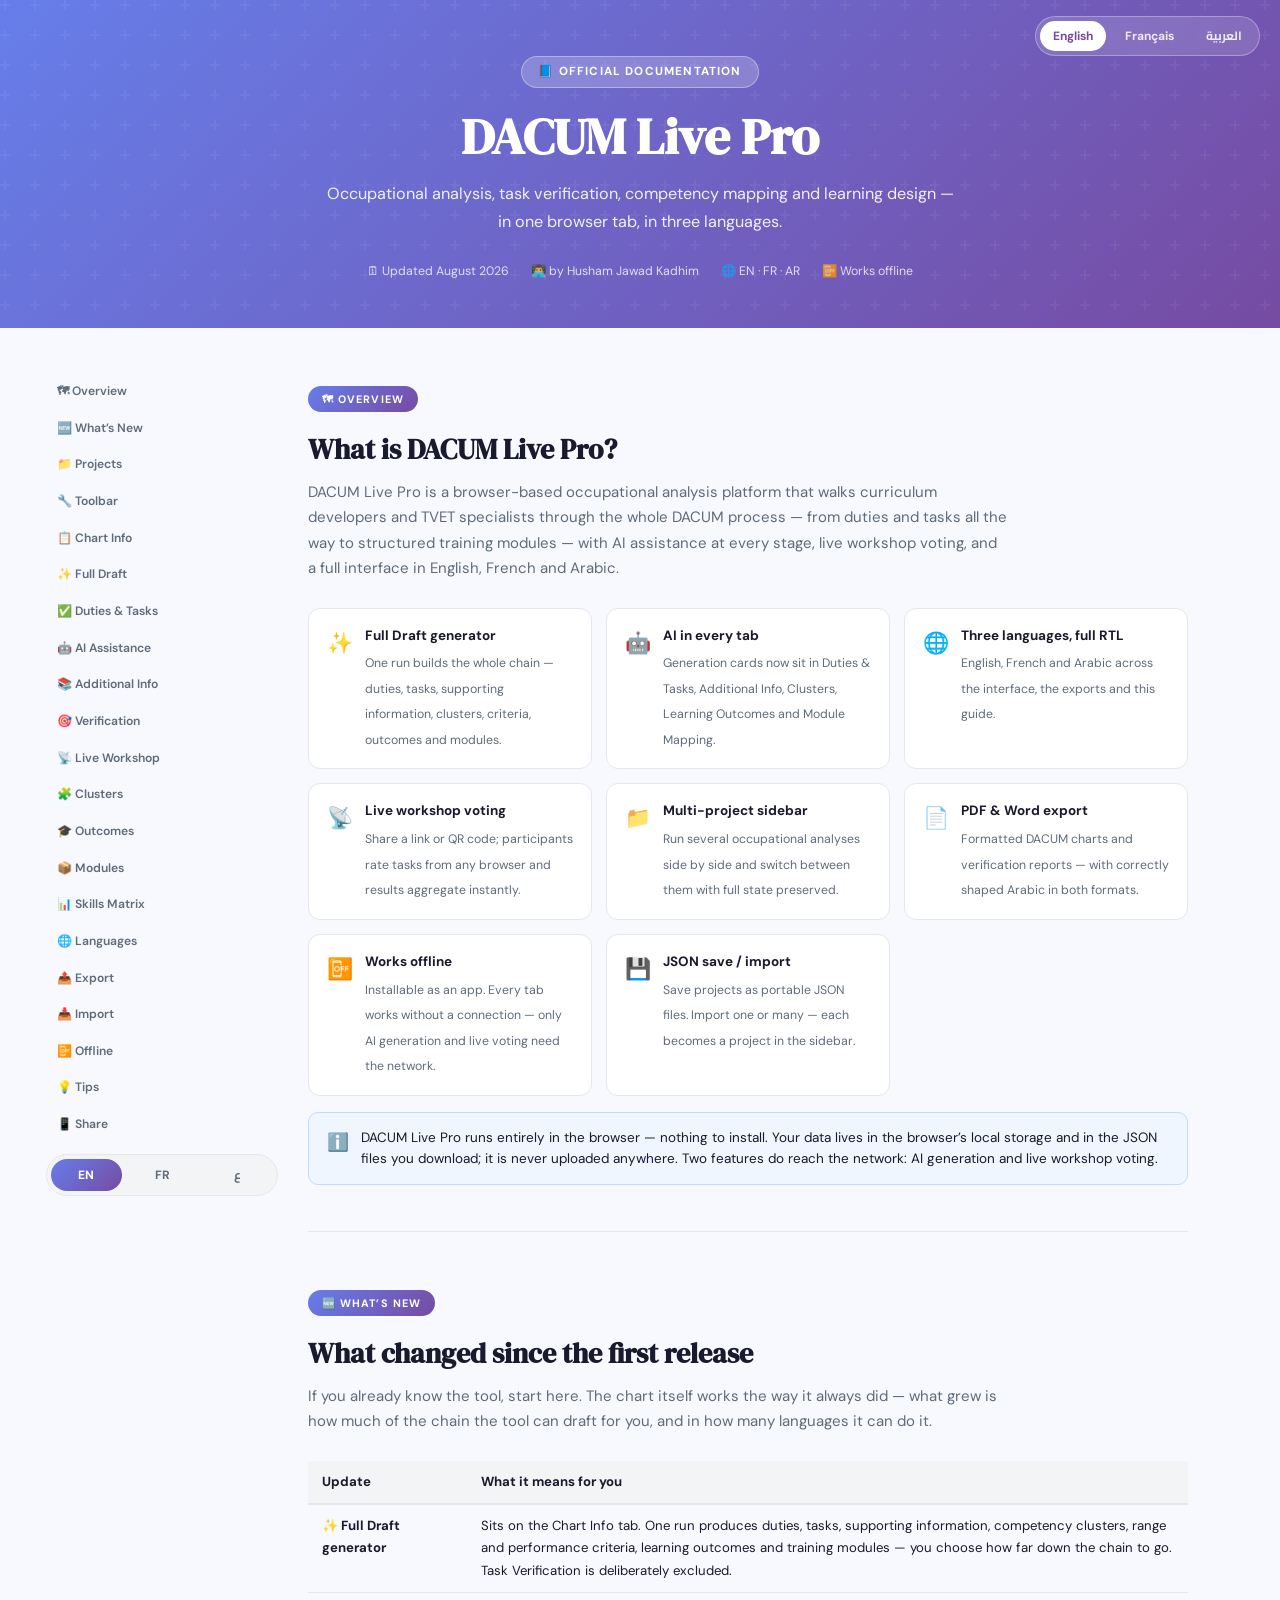
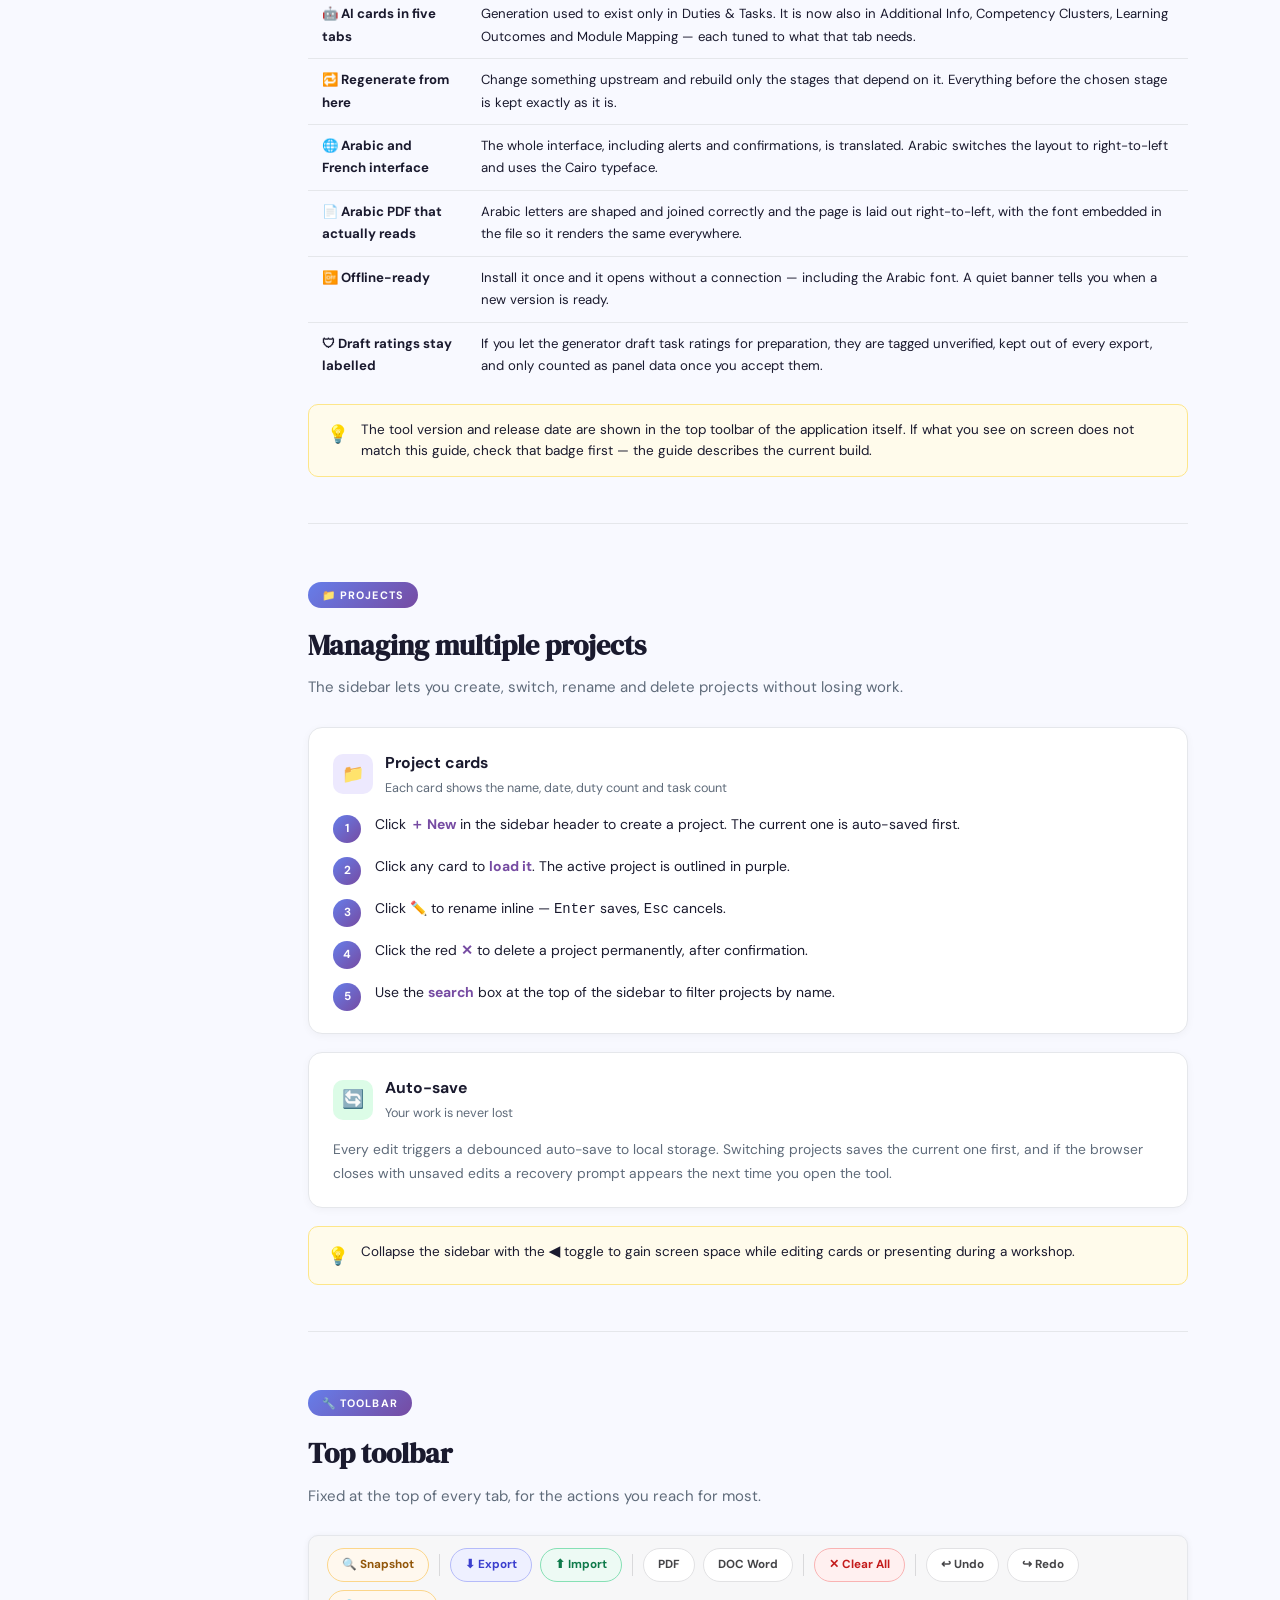
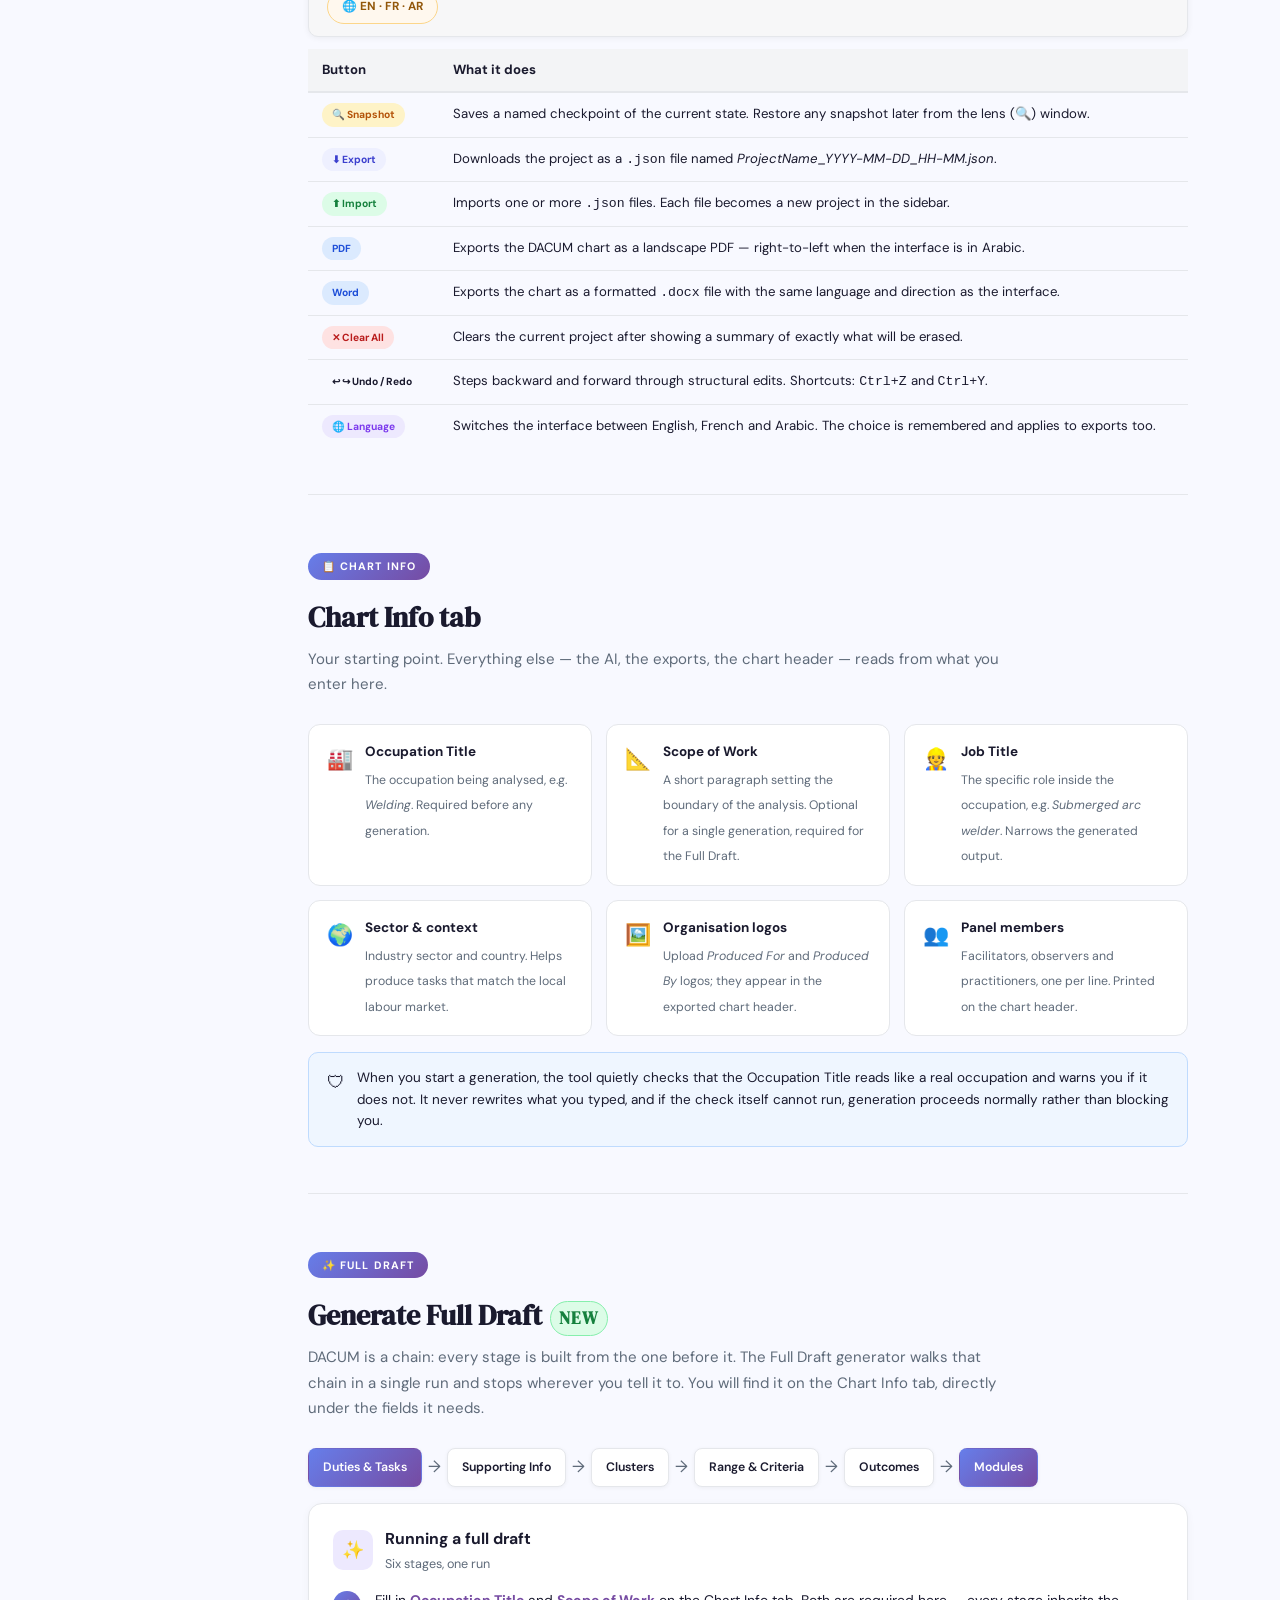
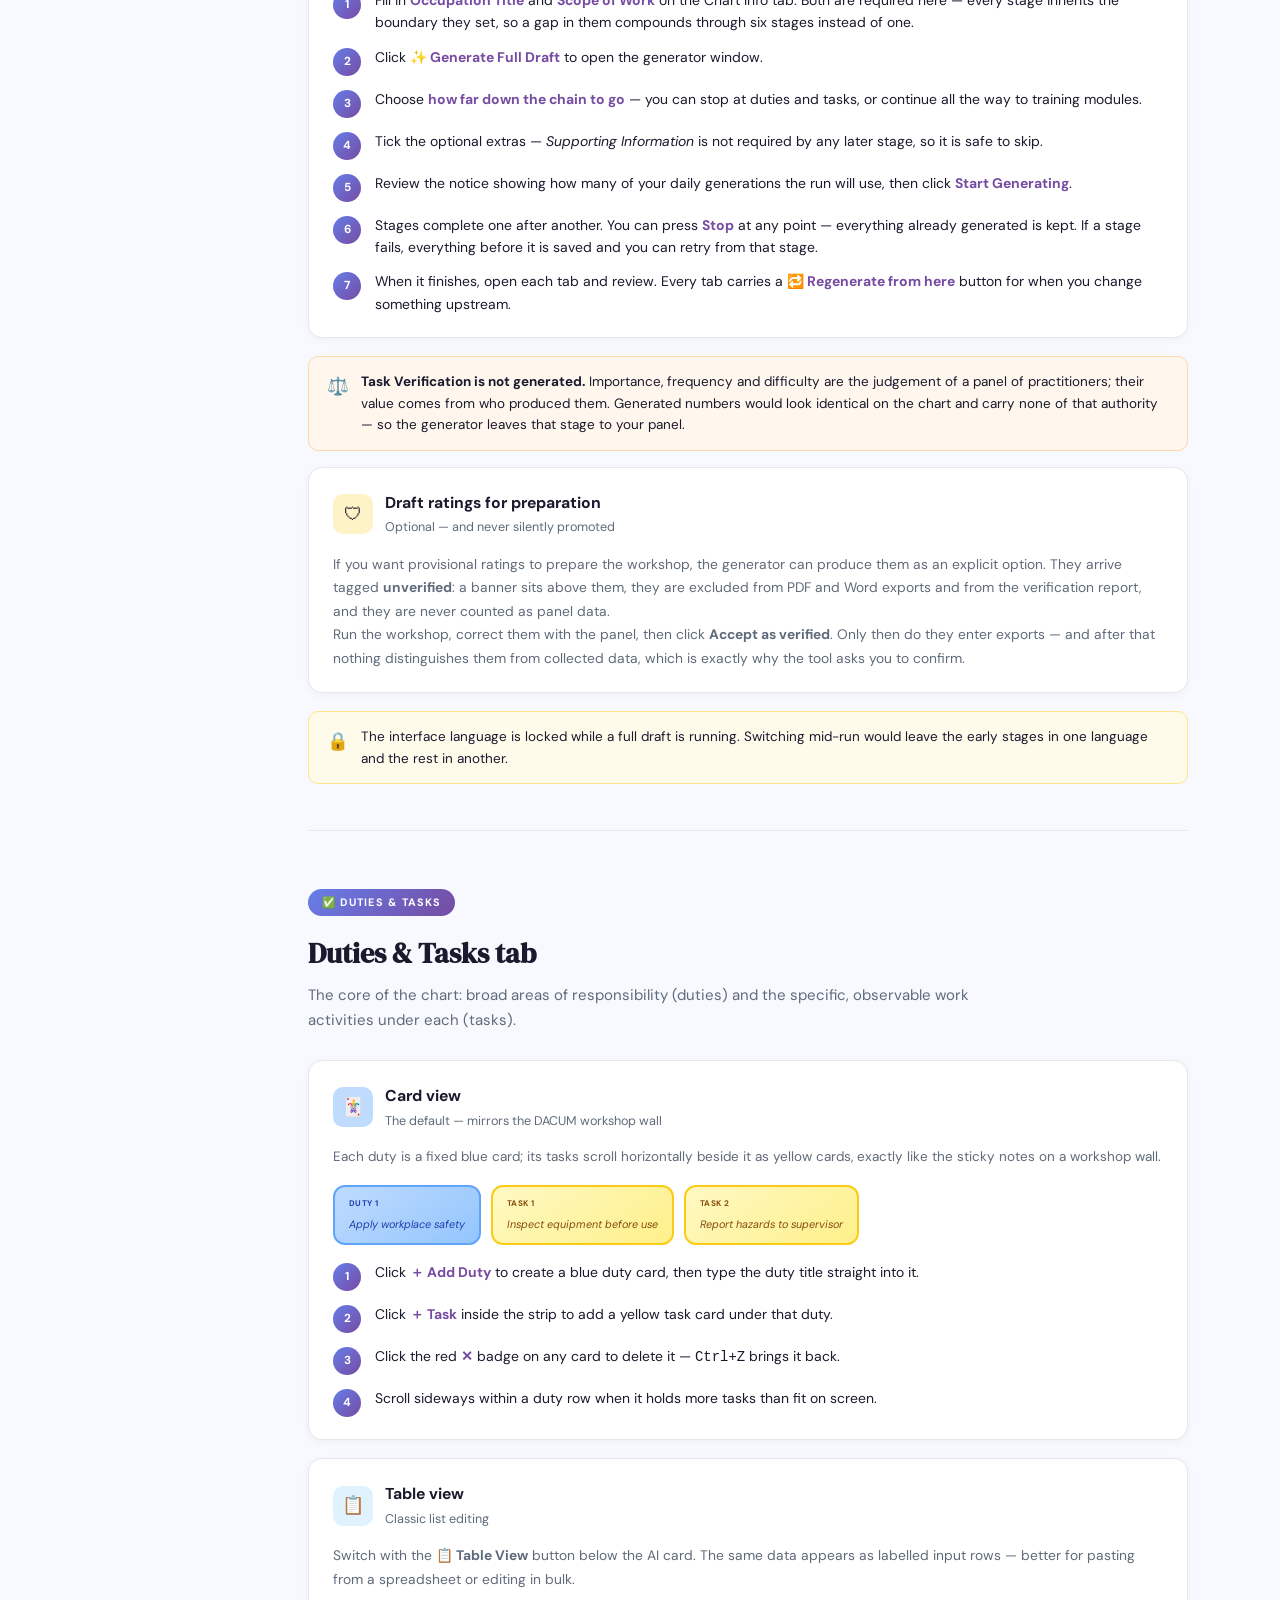
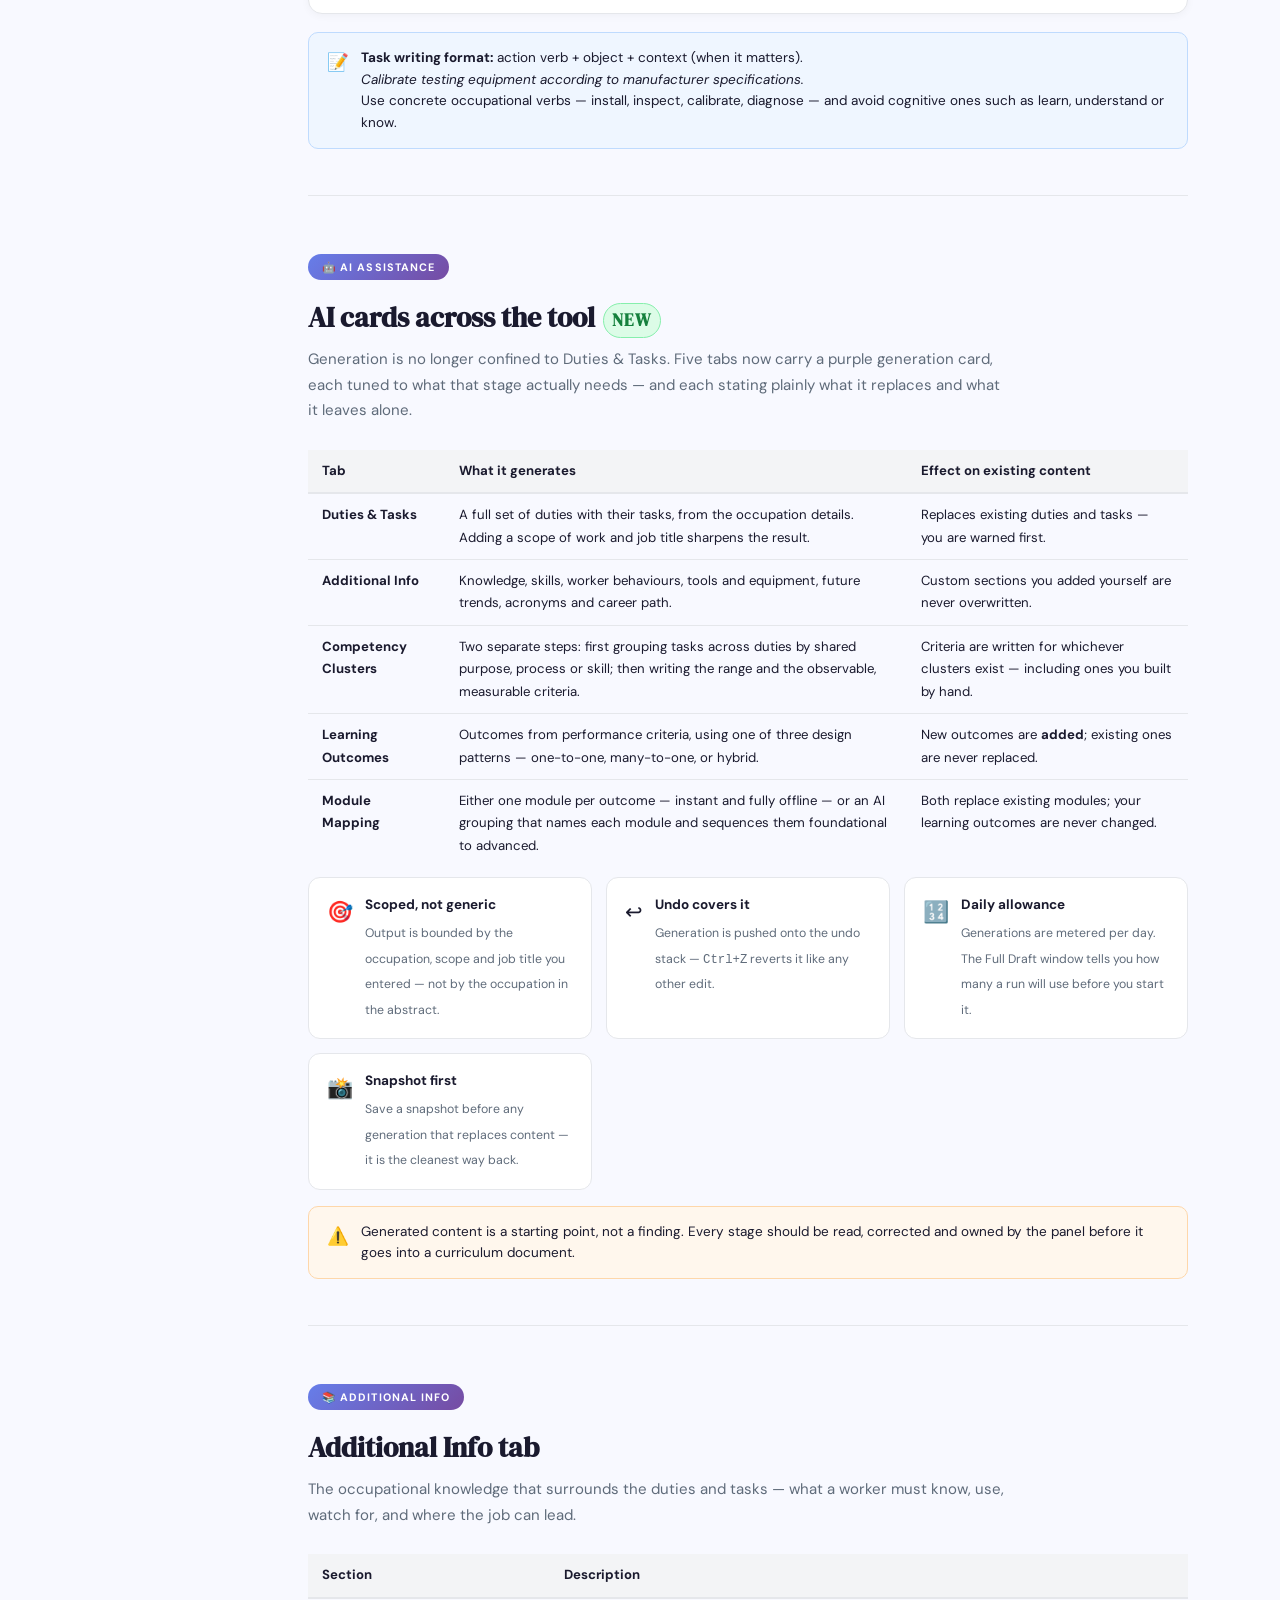
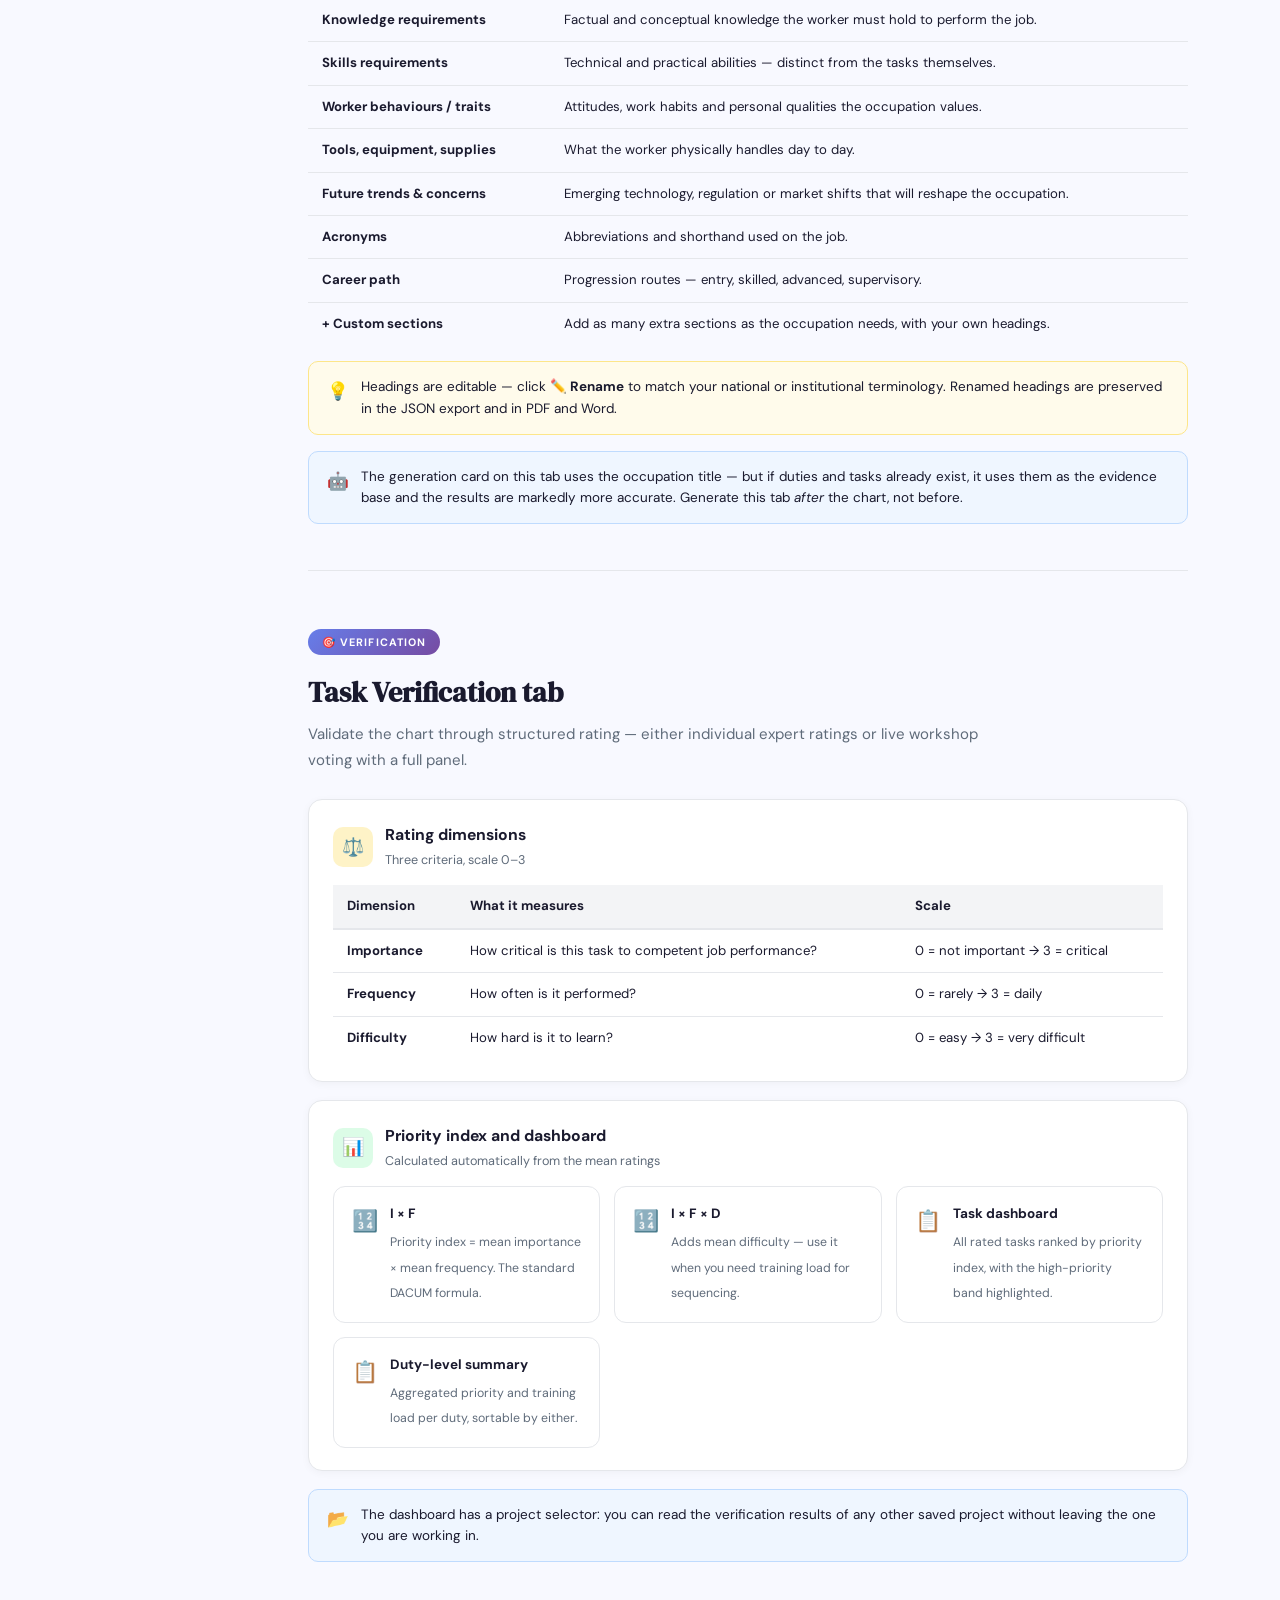
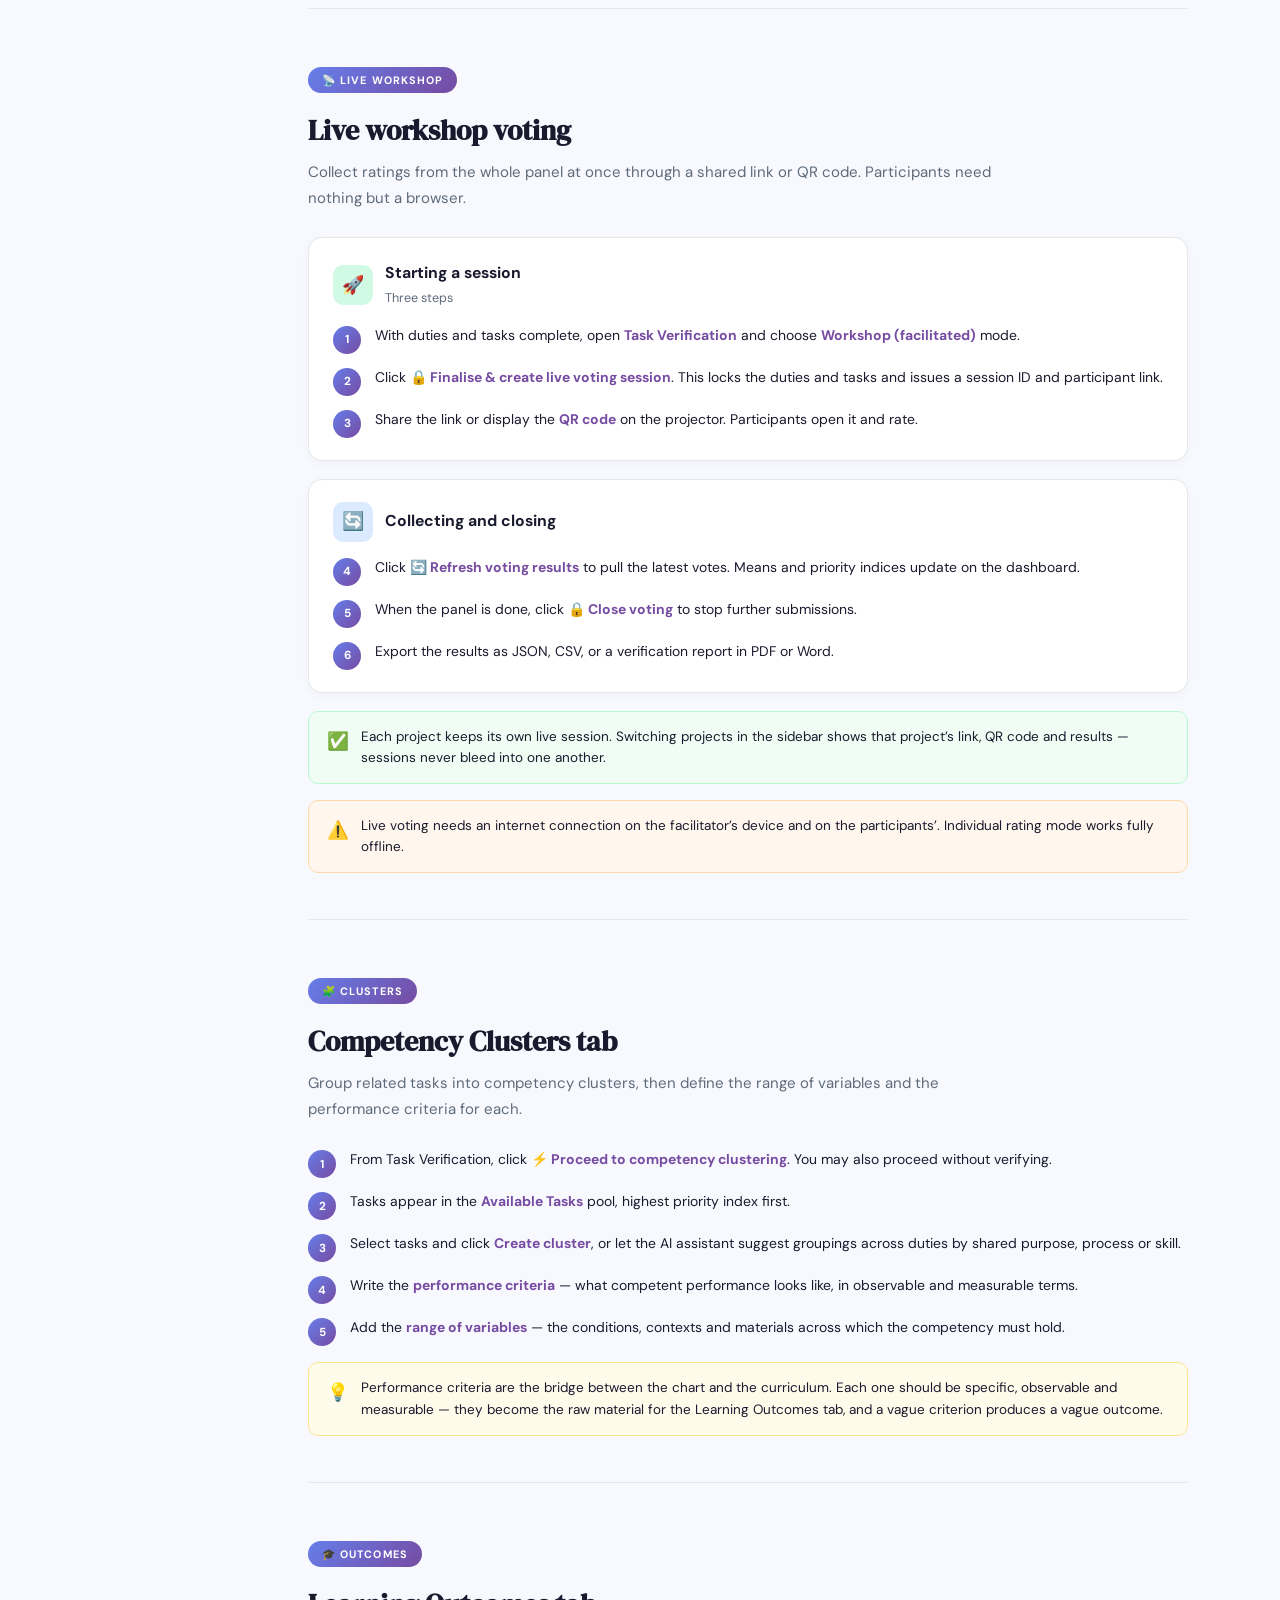
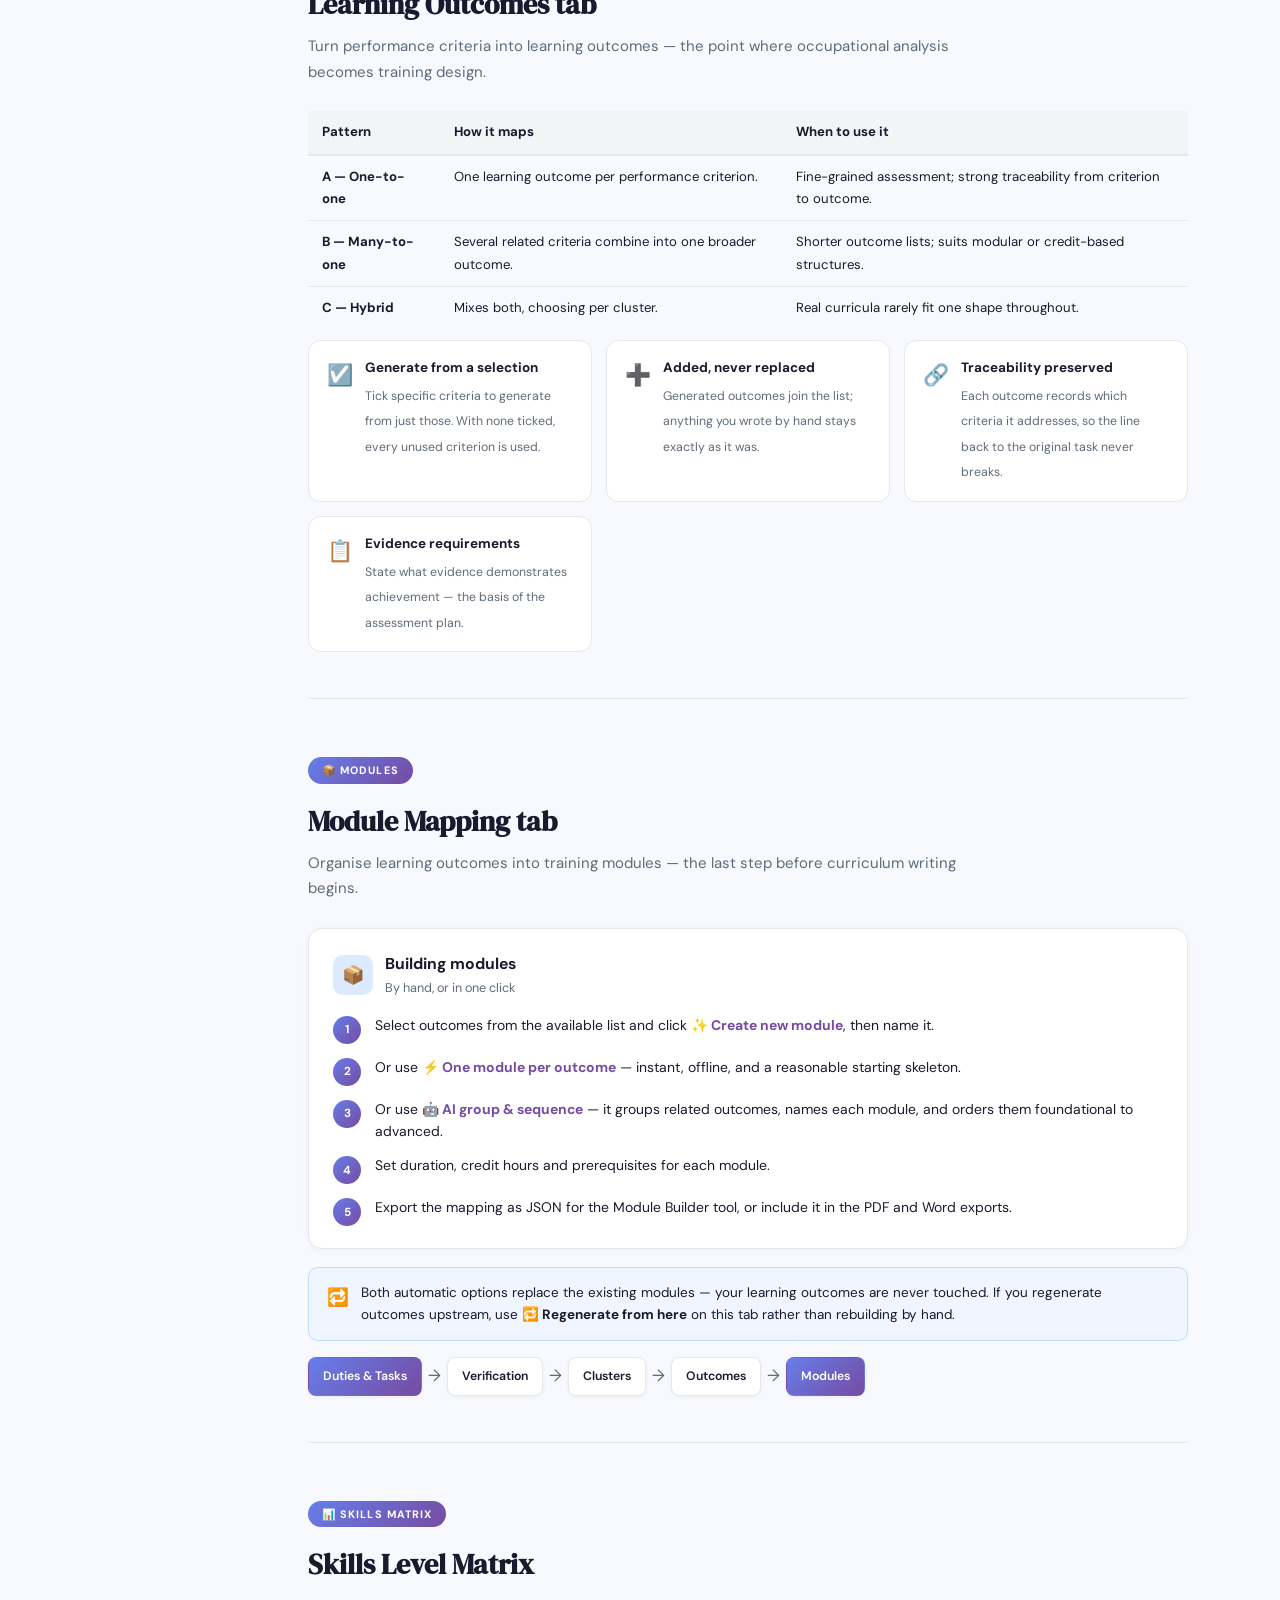
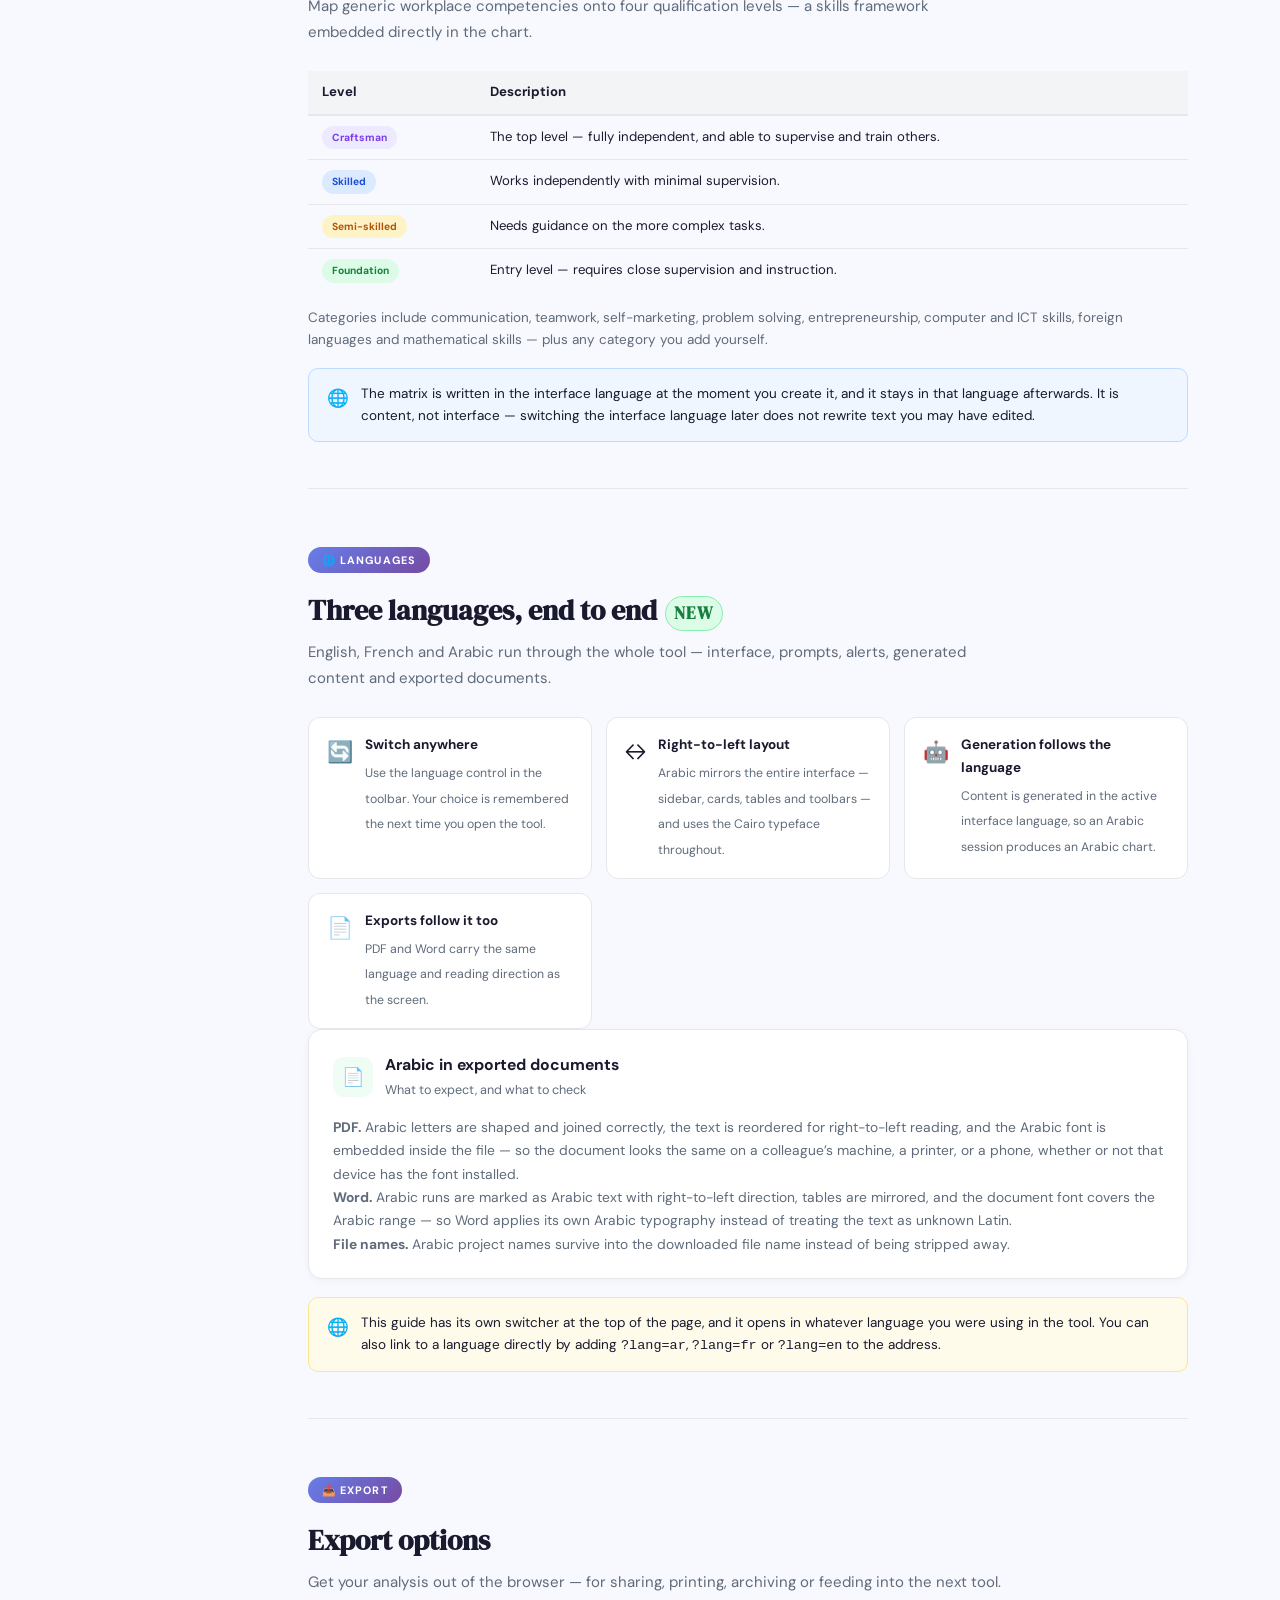
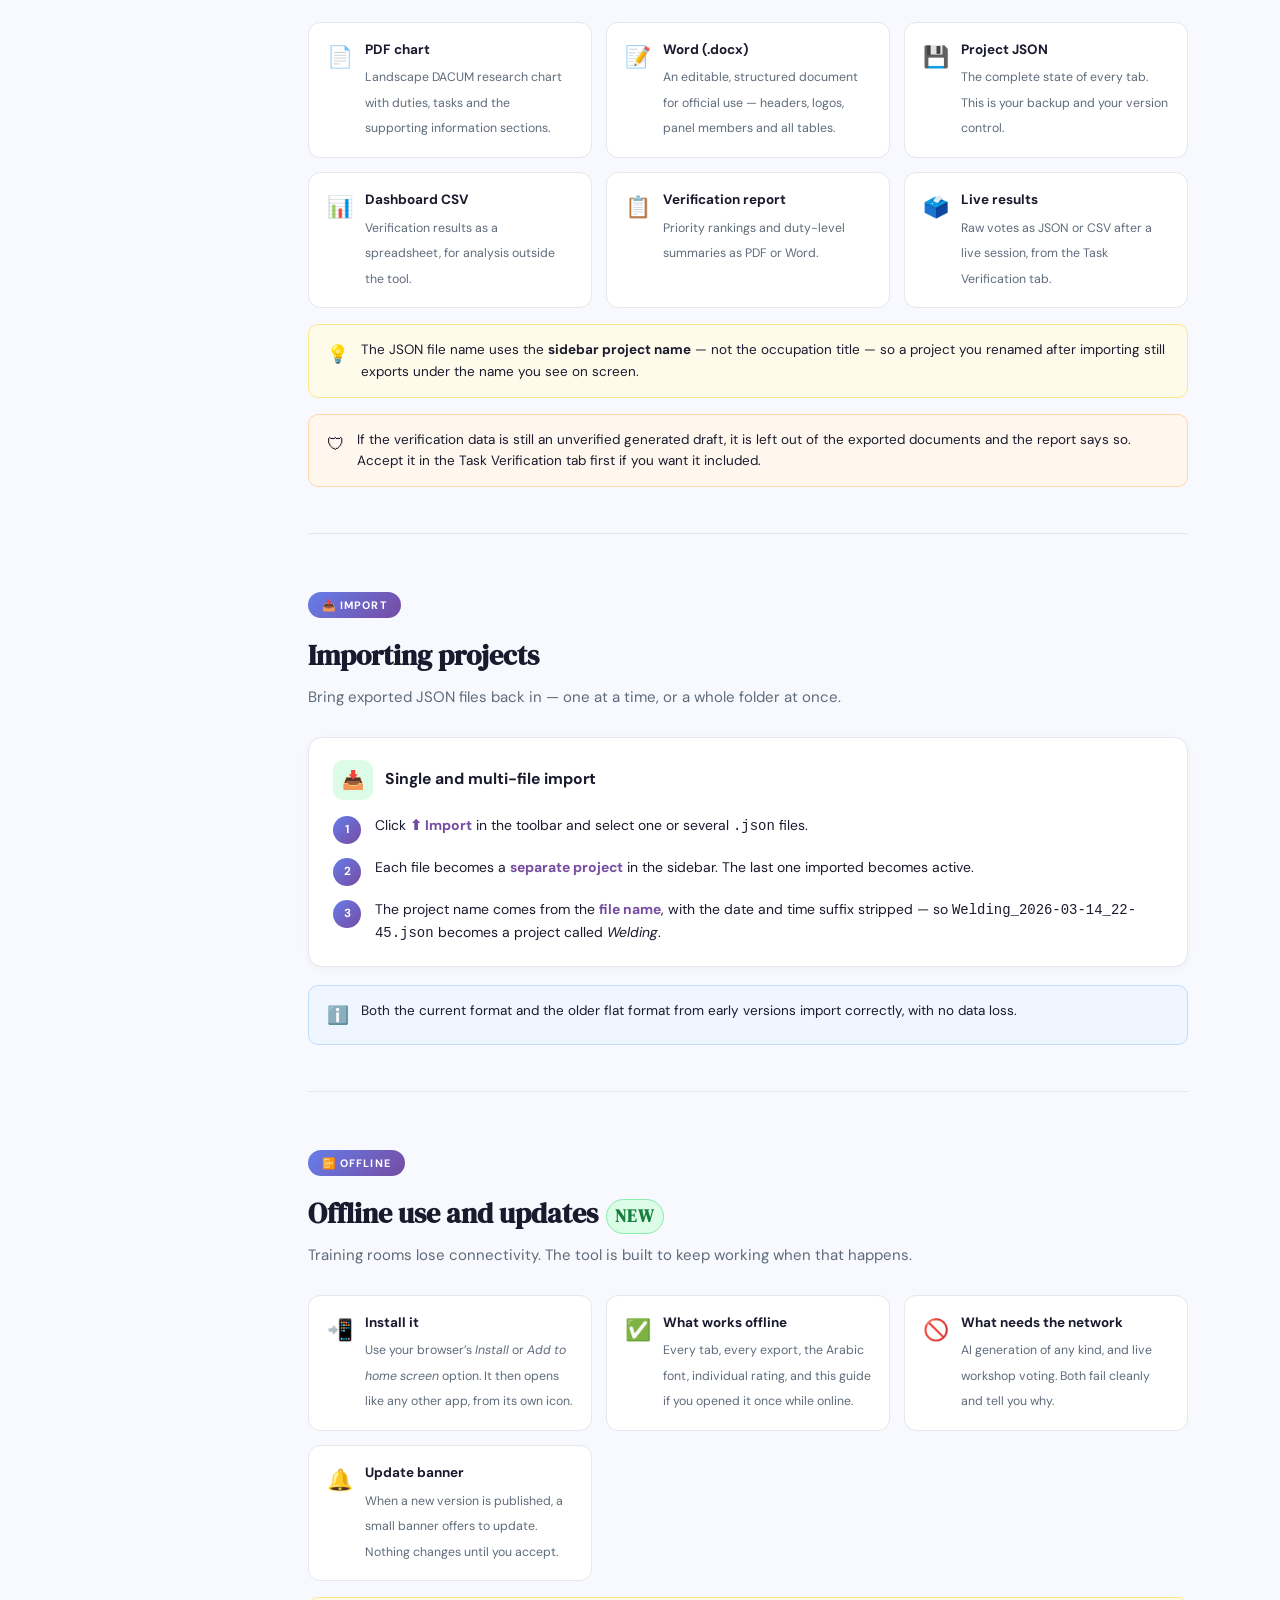
==== commit e19741b7: "Add files via upload" ====
--- a/DACUM_Live_Pro_User_Guide.html
+++ b/DACUM_Live_Pro_User_Guide.html
@@ -159,45 +159,156 @@
   .lang-btn:hover { background: rgba(255,255,255,0.18); }
   .lang-btn[aria-pressed="true"] { background: white; color: var(--accent2); }
 
-  /* ── NAV ── */
-  .toc-bar {
-    background: white;
-    border-bottom: 1px solid var(--border);
+  /* ── NAV ──────────────────────────────────────────────────
+     One markup, two layouts. Narrow screens get a sticky bar whose
+     button opens a panel listing every section; wide screens get a
+     vertical sidebar that is always open. The horizontal strip this
+     replaced needed a sideways drag to reach anything past the fourth
+     item, and with 21 sections that put most of the document out of
+     reach on a phone. */
+  .toc {
     position: sticky;
     top: 0;
     z-index: 100;
-    padding: 0 24px;
-    box-shadow: 0 1px 12px rgba(0,0,0,0.06);
-  }
-  .toc-inner {
-    max-width: 1000px;
-    margin: 0 auto;
-    display: flex;
-    gap: 0;
-    overflow-x: auto;
-    scrollbar-width: none;
-  }
-  .toc-inner::-webkit-scrollbar { display: none; }
-  .toc-inner a {
+    background: #ffffff;
+    border-bottom: 1px solid var(--border);
+    box-shadow: 0 1px 12px rgba(0,0,0,0.05);
+  }
+  .toc-toggle {
     display: flex;
     align-items: center;
-    gap: 5px;
+    gap: 10px;
+    width: 100%;
+    padding: 13px 22px;
+    background: none;
+    border: none;
+    font: inherit;
+    font-size: 0.88em;
+    font-weight: 700;
+    color: var(--ink);
+    text-align: start;
+    cursor: pointer;
+  }
+  .toc-burger { font-size: 1.05em; color: var(--accent); }
+  .toc-current {
+    flex: 1;
+    min-width: 0;
     white-space: nowrap;
-    padding: 14px 13px;
-    font-size: 0.81em;
+    overflow: hidden;
+    text-overflow: ellipsis;
+  }
+  .toc-chev { color: var(--muted); transition: transform 0.2s; }
+  .toc.open .toc-chev { transform: rotate(180deg); }
+
+  .toc-panel { display: none; }
+  .toc.open .toc-panel {
+    display: block;
+    border-top: 1px solid var(--border);
+    max-height: min(70vh, 560px);
+    overflow-y: auto;
+    padding: 10px 14px 16px;
+  }
+  .toc-list { display: grid; grid-template-columns: 1fr; gap: 2px; }
+  .toc-list a {
+    display: block;
+    padding: 10px 12px;
+    border-radius: 8px;
+    font-size: 0.84em;
     font-weight: 600;
     color: var(--muted);
     text-decoration: none;
-    border-bottom: 2px solid transparent;
-    transition: color 0.15s, border-color 0.15s;
-  }
-  .toc-inner a:hover { color: var(--accent); border-color: var(--accent); }
+    overflow: hidden;
+    text-overflow: ellipsis;
+    transition: background 0.12s, color 0.12s;
+  }
+  @media (min-width: 560px) and (max-width: 1079px) {
+    .toc-list { grid-template-columns: 1fr 1fr; }
+  }
+  .toc-list a:hover { background: #f3f4f6; color: var(--accent); }
+  .toc-list a.active { background: var(--grad); color: #ffffff; }
+
+  /* Second language control, inside the sticky nav. The hero one
+     scrolls out of view almost immediately on a long document. */
+  .lang-inline {
+    display: none;
+    gap: 5px;
+    background: #f3f4f6;
+    border: 1px solid var(--border);
+    border-radius: 999px;
+    padding: 4px;
+    margin-top: 14px;
+  }
+  .toc.open .lang-inline { display: flex; margin: 0 14px 16px; }
+  .lang-inline .lang-btn { flex: 1; text-align: center; color: var(--muted); padding: 6px 8px; }
+  .lang-inline .lang-btn:hover { background: #e5e7eb; }
+  .lang-inline .lang-btn[aria-pressed="true"] { background: var(--grad); color: #ffffff; }
 
   /* ── LAYOUT ── */
+  .layout { max-width: 1240px; margin: 0 auto; }
   .container { max-width: 860px; margin: 0 auto; padding: 0 24px 80px; }
 
+  /* Wide screens: the panel stops being a panel and becomes a column
+     that travels with the reader. */
+  @media (min-width: 1080px) {
+    .layout {
+      display: flex;
+      align-items: flex-start;
+      gap: 30px;
+      padding: 0 26px;
+    }
+    .toc {
+      position: sticky;
+      top: 22px;
+      flex: 0 0 232px;
+      width: 232px;
+      margin-top: 46px;
+      background: none;
+      backdrop-filter: none;
+      border: none;
+      box-shadow: none;
+    }
+    .toc-toggle { display: none; }
+    .toc-panel {
+      display: block;
+      max-height: calc(100vh - 66px);
+      overflow-y: auto;
+      padding: 0 4px 0 0;
+      border: none;
+    }
+    .toc-list { grid-template-columns: 1fr; }
+    .toc-list a { white-space: normal; padding: 7px 11px; font-size: 0.81em; }
+    /* Room for the language control below the list. */
+    .toc-panel { max-height: calc(100vh - 128px); }
+    .lang-inline { display: flex; margin-top: 12px; }
+    .container { flex: 1; min-width: 0; max-width: 880px; margin: 0; padding: 0 0 90px; }
+  }
+
+  /* ── BACK TO TOP ──
+     21 sections is a long way back to the language switcher and the
+     hero. */
+  .to-top {
+    position: fixed;
+    inset-inline-end: 20px;
+    bottom: 20px;
+    width: 44px;
+    height: 44px;
+    border: none;
+    border-radius: 50%;
+    background: var(--grad);
+    color: #ffffff;
+    font-size: 1.15em;
+    cursor: pointer;
+    box-shadow: 0 4px 16px rgba(0,0,0,0.2);
+    opacity: 0;
+    pointer-events: none;
+    transition: opacity 0.2s;
+    z-index: 90;
+  }
+  .to-top.show { opacity: 1; pointer-events: auto; }
+
   /* ── SECTION ── */
-  .section { margin-top: 58px; scroll-margin-top: 60px; }
+  .section { margin-top: 58px; scroll-margin-top: 66px; }
+  @media (min-width: 1080px) { .section { scroll-margin-top: 22px; } }
   .section-label {
     display: inline-flex;
     align-items: center;
@@ -418,7 +529,7 @@
      Whatever language is on screen is the language that prints; the
      switcher and the sticky nav are screen furniture and go away. */
   @media print {
-    .lang-bar, .toc-bar { display: none !important; }
+    .lang-bar, .toc, .to-top { display: none !important; }
     body { background: white; font-size: 11pt; }
     .hero { background: var(--accent2) !important; -webkit-print-color-adjust: exact; print-color-adjust: exact; }
     .section { page-break-inside: avoid; margin-top: 26px; }
@@ -441,38 +552,42 @@
   <div class="hero-meta"><span data-k="k310">🗓 Updated August 2026</span><span data-k="k311">👨‍💻 by Husham Jawad Kadhim</span><span data-k="k312">🌐 EN · FR · AR</span><span data-k="k313">📴 Works offline</span></div>
 </div>
 
-<nav class="toc-bar">
-<div class="toc-inner">
-<a href="#overview"><span data-k="k317">🗺 Overview</span></a>
-<a href="#whats-new"><span data-k="k318">🆕 What’s New</span></a>
-<a href="#projects"><span data-k="k319">📁 Projects</span></a>
-<a href="#toolbar"><span data-k="k320">🔧 Toolbar</span></a>
-<a href="#chart-info"><span data-k="k321">📋 Chart Info</span></a>
-<a href="#draft"><span data-k="k322">✨ Full Draft</span></a>
-<a href="#duties"><span data-k="k323">✅ Duties &amp; Tasks</span></a>
-<a href="#ai"><span data-k="k324">🤖 AI Assistance</span></a>
-<a href="#additional"><span data-k="k325">📚 Additional Info</span></a>
-<a href="#verification"><span data-k="k326">🎯 Verification</span></a>
-<a href="#live-workshop"><span data-k="k327">📡 Live Workshop</span></a>
-<a href="#clustering"><span data-k="k328">🧩 Clusters</span></a>
-<a href="#outcomes"><span data-k="k329">🎓 Outcomes</span></a>
-<a href="#modules"><span data-k="k330">📦 Modules</span></a>
-<a href="#skills"><span data-k="k331">📊 Skills Matrix</span></a>
-<a href="#languages"><span data-k="k332">🌐 Languages</span></a>
-<a href="#export"><span data-k="k333">📤 Export</span></a>
-<a href="#import"><span data-k="k334">📥 Import</span></a>
-<a href="#offline"><span data-k="k335">📴 Offline</span></a>
-<a href="#tips"><span data-k="k336">💡 Tips</span></a>
-<a href="#share"><span data-k="k337">📱 Share</span></a>
-</div>
+<div class="layout">
+<nav class="toc" id="toc" aria-label="Contents">
+<button class="toc-toggle" id="tocToggle" type="button" aria-expanded="false" aria-controls="tocPanel"><span class="toc-burger" aria-hidden="true">☰</span><span class="toc-current" id="tocCurrent" data-k="k317">Contents</span><span class="toc-chev" aria-hidden="true">▾</span></button>
+<div class="toc-panel" id="tocPanel">
+<div class="toc-list">
+<a href="#overview"><span data-k="k318">🗺 Overview</span></a>
+<a href="#whats-new"><span data-k="k319">🆕 What’s New</span></a>
+<a href="#projects"><span data-k="k320">📁 Projects</span></a>
+<a href="#toolbar"><span data-k="k321">🔧 Toolbar</span></a>
+<a href="#chart-info"><span data-k="k322">📋 Chart Info</span></a>
+<a href="#draft"><span data-k="k323">✨ Full Draft</span></a>
+<a href="#duties"><span data-k="k324">✅ Duties &amp; Tasks</span></a>
+<a href="#ai"><span data-k="k325">🤖 AI Assistance</span></a>
+<a href="#additional"><span data-k="k326">📚 Additional Info</span></a>
+<a href="#verification"><span data-k="k327">🎯 Verification</span></a>
+<a href="#live-workshop"><span data-k="k328">📡 Live Workshop</span></a>
+<a href="#clustering"><span data-k="k329">🧩 Clusters</span></a>
+<a href="#outcomes"><span data-k="k330">🎓 Outcomes</span></a>
+<a href="#modules"><span data-k="k331">📦 Modules</span></a>
+<a href="#skills"><span data-k="k332">📊 Skills Matrix</span></a>
+<a href="#languages"><span data-k="k333">🌐 Languages</span></a>
+<a href="#export"><span data-k="k334">📤 Export</span></a>
+<a href="#import"><span data-k="k335">📥 Import</span></a>
+<a href="#offline"><span data-k="k336">📴 Offline</span></a>
+<a href="#tips"><span data-k="k337">💡 Tips</span></a>
+<a href="#share"><span data-k="k338">📱 Share</span></a>
+</div>
+</div>
+<div class="lang-inline" role="group" aria-label="Language"><button class="lang-btn" data-lang="en" lang="en">EN</button><button class="lang-btn" data-lang="fr" lang="fr">FR</button><button class="lang-btn" data-lang="ar" lang="ar">ع</button></div>
 </nav>
-
 <div class="container">
 
 <div class="section" id="overview">
-<div class="section-label" data-k="k338">🗺 Overview</div>
-<h2 data-k="k339">What is DACUM Live Pro?</h2>
-<p class="lead" data-k="k340">DACUM Live Pro is a browser-based occupational analysis platform that walks curriculum developers and TVET specialists through the whole DACUM process — from duties and tasks all the way to structured training modules — with AI assistance at every stage, live workshop voting, and a full interface in English, French and Arabic.</p>
+<div class="section-label" data-k="k339">🗺 Overview</div>
+<h2 data-k="k340">What is DACUM Live Pro?</h2>
+<p class="lead" data-k="k341">DACUM Live Pro is a browser-based occupational analysis platform that walks curriculum developers and TVET specialists through the whole DACUM process — from duties and tasks all the way to structured training modules — with AI assistance at every stage, live workshop voting, and a full interface in English, French and Arabic.</p>
 <div class="feat-grid">
 <div class="feat"><div class="feat-ico">✨</div><div><strong data-k="k001">Full Draft generator</strong><span data-k="k002">One run builds the whole chain — duties, tasks, supporting information, clusters, criteria, outcomes and modules.</span></div></div>
 <div class="feat"><div class="feat-ico">🤖</div><div><strong data-k="k003">AI in every tab</strong><span data-k="k004">Generation cards now sit in Duties &amp; Tasks, Additional Info, Clusters, Learning Outcomes and Module Mapping.</span></div></div>
@@ -488,9 +603,9 @@
 <hr class="section-divider">
 
 <div class="section" id="whats-new">
-<div class="section-label" data-k="k341">🆕 What’s New</div>
-<h2 data-k="k342">What changed since the first release</h2>
-<p class="lead" data-k="k343">If you already know the tool, start here. The chart itself works the way it always did — what grew is how much of the chain the tool can draft for you, and in how many languages it can do it.</p>
+<div class="section-label" data-k="k342">🆕 What’s New</div>
+<h2 data-k="k343">What changed since the first release</h2>
+<p class="lead" data-k="k344">If you already know the tool, start here. The chart itself works the way it always did — what grew is how much of the chain the tool can draft for you, and in how many languages it can do it.</p>
 <table class="ref-table"><thead><tr>
 <th data-k="k018">Update</th>
 <th data-k="k019">What it means for you</th>
@@ -508,9 +623,9 @@
 <hr class="section-divider">
 
 <div class="section" id="projects">
-<div class="section-label" data-k="k344">📁 Projects</div>
-<h2 data-k="k345">Managing multiple projects</h2>
-<p class="lead" data-k="k346">The sidebar lets you create, switch, rename and delete projects without losing work.</p>
+<div class="section-label" data-k="k345">📁 Projects</div>
+<h2 data-k="k346">Managing multiple projects</h2>
+<p class="lead" data-k="k347">The sidebar lets you create, switch, rename and delete projects without losing work.</p>
 <div class="card"><div class="card-header"><div class="card-icon" style="background:#ede9fe;">📁</div><h3><span data-k="k040">Project cards</span><span data-k="k041"><small>Each card shows the name, date, duty count and task count</small></span></h3></div><div class="steps">
 <div class="step"><div class="step-num">1</div><p data-k="k035">Click <strong>＋ New</strong> in the sidebar header to create a project. The current one is auto-saved first.</p></div>
 <div class="step"><div class="step-num">2</div><p data-k="k036">Click any card to <strong>load it</strong>. The active project is outlined in purple.</p></div>
@@ -524,9 +639,9 @@
 <hr class="section-divider">
 
 <div class="section" id="toolbar">
-<div class="section-label" data-k="k347">🔧 Toolbar</div>
-<h2 data-k="k348">Top toolbar</h2>
-<p class="lead" data-k="k349">Fixed at the top of every tab, for the actions you reach for most.</p>
+<div class="section-label" data-k="k348">🔧 Toolbar</div>
+<h2 data-k="k349">Top toolbar</h2>
+<p class="lead" data-k="k350">Fixed at the top of every tab, for the actions you reach for most.</p>
 <div class="toolbar-demo">
       <span class="tb-btn tb-amber">🔍 Snapshot</span><span class="tb-sep"></span>
       <span class="tb-btn tb-indigo">⬇ Export</span><span class="tb-btn tb-green">⬆ Import</span>
@@ -553,9 +668,9 @@
 <hr class="section-divider">
 
 <div class="section" id="chart-info">
-<div class="section-label" data-k="k350">📋 Chart Info</div>
-<h2 data-k="k351">Chart Info tab</h2>
-<p class="lead" data-k="k352">Your starting point. Everything else — the AI, the exports, the chart header — reads from what you enter here.</p>
+<div class="section-label" data-k="k351">📋 Chart Info</div>
+<h2 data-k="k352">Chart Info tab</h2>
+<p class="lead" data-k="k353">Your starting point. Everything else — the AI, the exports, the chart header — reads from what you enter here.</p>
 <div class="feat-grid">
 <div class="feat"><div class="feat-ico">🏭</div><div><strong data-k="k064">Occupation Title</strong><span data-k="k065">The occupation being analysed, e.g. <em>Welding</em>. Required before any generation.</span></div></div>
 <div class="feat"><div class="feat-ico">📐</div><div><strong data-k="k066">Scope of Work</strong><span data-k="k067">A short paragraph setting the boundary of the analysis. Optional for a single generation, required for the Full Draft.</span></div></div>
@@ -569,9 +684,9 @@
 <hr class="section-divider">
 
 <div class="section" id="draft">
-<div class="section-label" data-k="k353">✨ Full Draft</div>
-<h2 data-k="k354">Generate Full Draft<span class='new-tag'>New</span></h2>
-<p class="lead" data-k="k355">DACUM is a chain: every stage is built from the one before it. The Full Draft generator walks that chain in a single run and stops wherever you tell it to. You will find it on the Chart Info tab, directly under the fields it needs.</p>
+<div class="section-label" data-k="k354">✨ Full Draft</div>
+<h2 data-k="k355">Generate Full Draft<span class='new-tag'>New</span></h2>
+<p class="lead" data-k="k356">DACUM is a chain: every stage is built from the one before it. The Full Draft generator walks that chain in a single run and stops wherever you tell it to. You will find it on the Chart Info tab, directly under the fields it needs.</p>
 <div class="workflow">
 <div class="wf-step"><div class="wf-box active" data-k="k077">Duties &amp; Tasks</div><div class="wf-arrow">→</div></div>
 <div class="wf-step"><div class="wf-box" data-k="k078">Supporting Info</div><div class="wf-arrow">→</div></div>
@@ -596,9 +711,9 @@
 <hr class="section-divider">
 
 <div class="section" id="duties">
-<div class="section-label" data-k="k356">✅ Duties &amp; Tasks</div>
-<h2 data-k="k357">Duties &amp; Tasks tab</h2>
-<p class="lead" data-k="k358">The core of the chart: broad areas of responsibility (duties) and the specific, observable work activities under each (tasks).</p>
+<div class="section-label" data-k="k357">✅ Duties &amp; Tasks</div>
+<h2 data-k="k358">Duties &amp; Tasks tab</h2>
+<p class="lead" data-k="k359">The core of the chart: broad areas of responsibility (duties) and the specific, observable work activities under each (tasks).</p>
 <div class="card"><div class="card-header"><div class="card-icon" style="background:#bfdbfe;">🃏</div><h3><span data-k="k103">Card view</span><span data-k="k104"><small>The default — mirrors the DACUM workshop wall</small></span></h3></div><p style="font-size:0.9em;color:var(--muted);margin-bottom:14px;" data-k="k098">Each duty is a fixed blue card; its tasks scroll horizontally beside it as yellow cards, exactly like the sticky notes on a workshop wall.</p><div class="card-sample">
         <div class="duty-chip"><div class="chip-label">Duty 1</div><div class="chip-text">Apply workplace safety</div></div>
         <div class="task-chip"><div class="chip-label">Task 1</div><div class="chip-text">Inspect equipment before use</div></div>
@@ -615,9 +730,9 @@
 <hr class="section-divider">
 
 <div class="section" id="ai">
-<div class="section-label" data-k="k359">🤖 AI Assistance</div>
-<h2 data-k="k360">AI cards across the tool<span class='new-tag'>New</span></h2>
-<p class="lead" data-k="k361">Generation is no longer confined to Duties &amp; Tasks. Five tabs now carry a purple generation card, each tuned to what that stage actually needs — and each stating plainly what it replaces and what it leaves alone.</p>
+<div class="section-label" data-k="k360">🤖 AI Assistance</div>
+<h2 data-k="k361">AI cards across the tool<span class='new-tag'>New</span></h2>
+<p class="lead" data-k="k362">Generation is no longer confined to Duties &amp; Tasks. Five tabs now carry a purple generation card, each tuned to what that stage actually needs — and each stating plainly what it replaces and what it leaves alone.</p>
 <table class="ref-table"><thead><tr>
 <th data-k="k109">Tab</th>
 <th data-k="k110">What it generates</th>
@@ -640,9 +755,9 @@
 <hr class="section-divider">
 
 <div class="section" id="additional">
-<div class="section-label" data-k="k362">📚 Additional Info</div>
-<h2 data-k="k363">Additional Info tab</h2>
-<p class="lead" data-k="k364">The occupational knowledge that surrounds the duties and tasks — what a worker must know, use, watch for, and where the job can lead.</p>
+<div class="section-label" data-k="k363">📚 Additional Info</div>
+<h2 data-k="k364">Additional Info tab</h2>
+<p class="lead" data-k="k365">The occupational knowledge that surrounds the duties and tasks — what a worker must know, use, watch for, and where the job can lead.</p>
 <table class="ref-table"><thead><tr>
 <th data-k="k136">Section</th>
 <th data-k="k137">Description</th>
@@ -662,9 +777,9 @@
 <hr class="section-divider">
 
 <div class="section" id="verification">
-<div class="section-label" data-k="k365">🎯 Verification</div>
-<h2 data-k="k366">Task Verification tab</h2>
-<p class="lead" data-k="k367">Validate the chart through structured rating — either individual expert ratings or live workshop voting with a full panel.</p>
+<div class="section-label" data-k="k366">🎯 Verification</div>
+<h2 data-k="k367">Task Verification tab</h2>
+<p class="lead" data-k="k368">Validate the chart through structured rating — either individual expert ratings or live workshop voting with a full panel.</p>
 <div class="card"><div class="card-header"><div class="card-icon" style="background:#fef3c7;">⚖️</div><h3><span data-k="k168">Rating dimensions</span><span data-k="k169"><small>Three criteria, scale 0–3</small></span></h3></div><table class="ref-table"><thead><tr>
 <th data-k="k156">Dimension</th>
 <th data-k="k157">What it measures</th>
@@ -685,9 +800,9 @@
 <hr class="section-divider">
 
 <div class="section" id="live-workshop">
-<div class="section-label" data-k="k368">📡 Live Workshop</div>
-<h2 data-k="k369">Live workshop voting</h2>
-<p class="lead" data-k="k370">Collect ratings from the whole panel at once through a shared link or QR code. Participants need nothing but a browser.</p>
+<div class="section-label" data-k="k369">📡 Live Workshop</div>
+<h2 data-k="k370">Live workshop voting</h2>
+<p class="lead" data-k="k371">Collect ratings from the whole panel at once through a shared link or QR code. Participants need nothing but a browser.</p>
 <div class="card"><div class="card-header"><div class="card-icon" style="background:#d1fae5;">🚀</div><h3><span data-k="k184">Starting a session</span><span data-k="k185"><small>Three steps</small></span></h3></div><div class="steps">
 <div class="step"><div class="step-num">1</div><p data-k="k181">With duties and tasks complete, open <strong>Task Verification</strong> and choose <strong>Workshop (facilitated)</strong> mode.</p></div>
 <div class="step"><div class="step-num">2</div><p data-k="k182">Click <strong>🔒 Finalise &amp; create live voting session</strong>. This locks the duties and tasks and issues a session ID and participant link.</p></div>
@@ -704,9 +819,9 @@
 <hr class="section-divider">
 
 <div class="section" id="clustering">
-<div class="section-label" data-k="k371">🧩 Clusters</div>
-<h2 data-k="k372">Competency Clusters tab</h2>
-<p class="lead" data-k="k373">Group related tasks into competency clusters, then define the range of variables and the performance criteria for each.</p>
+<div class="section-label" data-k="k372">🧩 Clusters</div>
+<h2 data-k="k373">Competency Clusters tab</h2>
+<p class="lead" data-k="k374">Group related tasks into competency clusters, then define the range of variables and the performance criteria for each.</p>
 <div class="steps">
 <div class="step"><div class="step-num">1</div><p data-k="k192">From Task Verification, click <strong>⚡ Proceed to competency clustering</strong>. You may also proceed without verifying.</p></div>
 <div class="step"><div class="step-num">2</div><p data-k="k193">Tasks appear in the <strong>Available Tasks</strong> pool, highest priority index first.</p></div>
@@ -719,9 +834,9 @@
 <hr class="section-divider">
 
 <div class="section" id="outcomes">
-<div class="section-label" data-k="k374">🎓 Outcomes</div>
-<h2 data-k="k375">Learning Outcomes tab</h2>
-<p class="lead" data-k="k376">Turn performance criteria into learning outcomes — the point where occupational analysis becomes training design.</p>
+<div class="section-label" data-k="k375">🎓 Outcomes</div>
+<h2 data-k="k376">Learning Outcomes tab</h2>
+<p class="lead" data-k="k377">Turn performance criteria into learning outcomes — the point where occupational analysis becomes training design.</p>
 <table class="ref-table"><thead><tr>
 <th data-k="k198">Pattern</th>
 <th data-k="k199">How it maps</th>
@@ -741,9 +856,9 @@
 <hr class="section-divider">
 
 <div class="section" id="modules">
-<div class="section-label" data-k="k377">📦 Modules</div>
-<h2 data-k="k378">Module Mapping tab</h2>
-<p class="lead" data-k="k379">Organise learning outcomes into training modules — the last step before curriculum writing begins.</p>
+<div class="section-label" data-k="k378">📦 Modules</div>
+<h2 data-k="k379">Module Mapping tab</h2>
+<p class="lead" data-k="k380">Organise learning outcomes into training modules — the last step before curriculum writing begins.</p>
 <div class="card"><div class="card-header"><div class="card-icon" style="background:#dbeafe;">📦</div><h3><span data-k="k223">Building modules</span><span data-k="k224"><small>By hand, or in one click</small></span></h3></div><div class="steps">
 <div class="step"><div class="step-num">1</div><p data-k="k218">Select outcomes from the available list and click <strong>✨ Create new module</strong>, then name it.</p></div>
 <div class="step"><div class="step-num">2</div><p data-k="k219">Or use <strong>⚡ One module per outcome</strong> — instant, offline, and a reasonable starting skeleton.</p></div>
@@ -763,9 +878,9 @@
 <hr class="section-divider">
 
 <div class="section" id="skills">
-<div class="section-label" data-k="k380">📊 Skills Matrix</div>
-<h2 data-k="k381">Skills Level Matrix</h2>
-<p class="lead" data-k="k382">Map generic workplace competencies onto four qualification levels — a skills framework embedded directly in the chart.</p>
+<div class="section-label" data-k="k381">📊 Skills Matrix</div>
+<h2 data-k="k382">Skills Level Matrix</h2>
+<p class="lead" data-k="k383">Map generic workplace competencies onto four qualification levels — a skills framework embedded directly in the chart.</p>
 <table class="ref-table"><thead><tr>
 <th data-k="k231">Level</th>
 <th data-k="k232">Description</th>
@@ -781,9 +896,9 @@
 <hr class="section-divider">
 
 <div class="section" id="languages">
-<div class="section-label" data-k="k383">🌐 Languages</div>
-<h2 data-k="k384">Three languages, end to end<span class='new-tag'>New</span></h2>
-<p class="lead" data-k="k385">English, French and Arabic run through the whole tool — interface, prompts, alerts, generated content and exported documents.</p>
+<div class="section-label" data-k="k384">🌐 Languages</div>
+<h2 data-k="k385">Three languages, end to end<span class='new-tag'>New</span></h2>
+<p class="lead" data-k="k386">English, French and Arabic run through the whole tool — interface, prompts, alerts, generated content and exported documents.</p>
 <div class="feat-grid">
 <div class="feat"><div class="feat-ico">🔄</div><div><strong data-k="k243">Switch anywhere</strong><span data-k="k244">Use the language control in the toolbar. Your choice is remembered the next time you open the tool.</span></div></div>
 <div class="feat"><div class="feat-ico">↔️</div><div><strong data-k="k245">Right-to-left layout</strong><span data-k="k246">Arabic mirrors the entire interface — sidebar, cards, tables and toolbars — and uses the Cairo typeface throughout.</span></div></div>
@@ -796,9 +911,9 @@
 <hr class="section-divider">
 
 <div class="section" id="export">
-<div class="section-label" data-k="k386">📤 Export</div>
-<h2 data-k="k387">Export options</h2>
-<p class="lead" data-k="k388">Get your analysis out of the browser — for sharing, printing, archiving or feeding into the next tool.</p>
+<div class="section-label" data-k="k387">📤 Export</div>
+<h2 data-k="k388">Export options</h2>
+<p class="lead" data-k="k389">Get your analysis out of the browser — for sharing, printing, archiving or feeding into the next tool.</p>
 <div class="feat-grid">
 <div class="feat"><div class="feat-ico">📄</div><div><strong data-k="k257">PDF chart</strong><span data-k="k258">Landscape DACUM research chart with duties, tasks and the supporting information sections.</span></div></div>
 <div class="feat"><div class="feat-ico">📝</div><div><strong data-k="k259">Word (.docx)</strong><span data-k="k260">An editable, structured document for official use — headers, logos, panel members and all tables.</span></div></div>
@@ -813,9 +928,9 @@
 <hr class="section-divider">
 
 <div class="section" id="import">
-<div class="section-label" data-k="k389">📥 Import</div>
-<h2 data-k="k390">Importing projects</h2>
-<p class="lead" data-k="k391">Bring exported JSON files back in — one at a time, or a whole folder at once.</p>
+<div class="section-label" data-k="k390">📥 Import</div>
+<h2 data-k="k391">Importing projects</h2>
+<p class="lead" data-k="k392">Bring exported JSON files back in — one at a time, or a whole folder at once.</p>
 <div class="card"><div class="card-header"><div class="card-icon" style="background:#dcfce7;">📥</div><h3><span data-k="k274">Single and multi-file import</span></h3></div><div class="steps">
 <div class="step"><div class="step-num">1</div><p data-k="k271">Click <strong>⬆ Import</strong> in the toolbar and select one or several <code>.json</code> files.</p></div>
 <div class="step"><div class="step-num">2</div><p data-k="k272">Each file becomes a <strong>separate project</strong> in the sidebar. The last one imported becomes active.</p></div>
@@ -826,9 +941,9 @@
 <hr class="section-divider">
 
 <div class="section" id="offline">
-<div class="section-label" data-k="k392">📴 Offline</div>
-<h2 data-k="k393">Offline use and updates<span class='new-tag'>New</span></h2>
-<p class="lead" data-k="k394">Training rooms lose connectivity. The tool is built to keep working when that happens.</p>
+<div class="section-label" data-k="k393">📴 Offline</div>
+<h2 data-k="k394">Offline use and updates<span class='new-tag'>New</span></h2>
+<p class="lead" data-k="k395">Training rooms lose connectivity. The tool is built to keep working when that happens.</p>
 <div class="feat-grid">
 <div class="feat"><div class="feat-ico">📲</div><div><strong data-k="k276">Install it</strong><span data-k="k277">Use your browser’s <em>Install</em> or <em>Add to home screen</em> option. It then opens like any other app, from its own icon.</span></div></div>
 <div class="feat"><div class="feat-ico">✅</div><div><strong data-k="k278">What works offline</strong><span data-k="k279">Every tab, every export, the Arabic font, individual rating, and this guide if you opened it once while online.</span></div></div>
@@ -840,8 +955,8 @@
 <hr class="section-divider">
 
 <div class="section" id="tips">
-<div class="section-label" data-k="k395">💡 Tips</div>
-<h2 data-k="k396">Tips and best practices</h2>
+<div class="section-label" data-k="k396">💡 Tips</div>
+<h2 data-k="k397">Tips and best practices</h2>
 <div class="feat-grid">
 <div class="feat"><div class="feat-ico">📋</div><div><strong data-k="k285">Chart Info first, always</strong><span data-k="k286">Occupation title and scope of work set the boundary for every generated stage. Ten minutes here saves an hour of correction later.</span></div></div>
 <div class="feat"><div class="feat-ico">✨</div><div><strong data-k="k287">Draft before the workshop, not instead of it</strong><span data-k="k288">Bring a generated draft into the room as a provocation for the panel to argue with. The authority of the chart comes from the practitioners.</span></div></div>
@@ -858,9 +973,9 @@
 <hr class="section-divider">
 
 <div class="section" id="share">
-<div class="section-label" data-k="k397">📱 Share</div>
-<h2 data-k="k398">Share this guide</h2>
-<p class="lead" data-k="k399">Scan the code to open the guide on a phone or tablet — useful when the tool is on the projector and participants want to follow along.</p>
+<div class="section-label" data-k="k398">📱 Share</div>
+<h2 data-k="k399">Share this guide</h2>
+<p class="lead" data-k="k400">Scan the code to open the guide on a phone or tablet — useful when the tool is on the projector and participants want to follow along.</p>
 <div class="qr-slot">
       <div class="qr-box" id="qrBox">
         <!-- Drop the QR image in here: replace this comment with
@@ -874,6 +989,8 @@
 </div>
 
 </div><!-- /container -->
+</div><!-- /layout -->
+<button class="to-top" id="toTop" type="button" aria-label="Back to top">↑</button>
 
 <footer class="guide-footer">
   <p style="margin-bottom:6px;" data-k="k314"><strong>DACUM Live Pro</strong> — User Guide</p>
@@ -890,7 +1007,7 @@
 (function () {
   'use strict';
 
-  var DICT = {"k001":["Full Draft generator","Générateur de brouillon complet","مولّد المسودة الكاملة"],"k002":["One run builds the whole chain — duties, tasks, supporting information, clusters, criteria, outcomes and modules.","Une seule exécution construit toute la chaîne : activités, tâches, informations d’appui, grappes, critères, résultats et modules.","تشغيل واحد يبني السلسلة كاملة: الواجبات والمهام والمعلومات الداعمة والتجمعات والمعايير والمحصلات والوحدات."],"k003":["AI in every tab","IA dans chaque onglet","الذكاء الاصطناعي في كل تبويب"],"k004":["Generation cards now sit in Duties &amp; Tasks, Additional Info, Clusters, Learning Outcomes and Module Mapping.","Les cartes de génération sont désormais présentes dans Tâches &amp; Activités, Informations complémentaires, Groupes de compétences, Résultats d’apprentissage et Cartographie des modules.","بطاقات التوليد صارت موجودة في تبويبات الواجبات والمهام، والمعلومات الداعمة، وتجمعات الكفاءات، ومحصلات التعلم، ومواءمة الوحدات."],"k005":["Three languages, full RTL","Trois langues, RTL complet","ثلاث لغات ودعم كامل للكتابة من اليمين"],"k006":["English, French and Arabic across the interface, the exports and this guide.","Anglais, français et arabe dans l’interface, les exports et ce guide.","الإنكليزية والفرنسية والعربية في الواجهة والملفات المصدّرة وهذا الدليل."],"k007":["Live workshop voting","Vote en atelier en direct","التصويت المباشر في الورشة"],"k008":["Share a link or QR code; participants rate tasks from any browser and results aggregate instantly.","Partagez un lien ou un QR code : les participants évaluent les tâches depuis n’importe quel navigateur et les résultats s’agrègent instantanément.","شارك رابطاً أو رمز استجابة سريعة، فيقيّم المشاركون المهام من أي متصفح وتُجمَّع النتائج فوراً."],"k009":["Multi-project sidebar","Barre latérale multi-projets","شريط جانبي متعدد المشاريع"],"k010":["Run several occupational analyses side by side and switch between them with full state preserved.","Menez plusieurs analyses professionnelles en parallèle et basculez entre elles sans rien perdre.","أدر عدة تحليلات مهنية في آن واحد وانتقل بينها مع حفظ الحالة بالكامل."],"k011":["PDF &amp; Word export","Export PDF et Word","تصدير PDF و Word"],"k012":["Formatted DACUM charts and verification reports — with correctly shaped Arabic in both formats.","Fiches DACUM et rapports de vérification mis en forme, avec un arabe correctement rendu dans les deux formats.","مخططات DACUM وتقارير التحقق منسّقة، مع إظهار صحيح للحروف العربية في الصيغتين."],"k013":["Works offline","Fonctionne hors ligne","يعمل دون إنترنت"],"k014":["Installable as an app. Every tab works without a connection — only AI generation and live voting need the network.","Installable comme une application. Tous les onglets fonctionnent sans connexion ; seuls la génération IA et le vote en direct nécessitent le réseau.","قابل للتثبيت كتطبيق. كل التبويبات تعمل بلا اتصال، ولا يحتاج الشبكة سوى التوليد بالذكاء الاصطناعي والتصويت المباشر."],"k015":["JSON save / import","Sauvegarde et import JSON","الحفظ والاستيراد بصيغة JSON"],"k016":["Save projects as portable JSON files. Import one or many — each becomes a project in the sidebar.","Enregistrez les projets en fichiers JSON portables. Importez-en un ou plusieurs : chacun devient un projet dans la barre latérale.","احفظ المشاريع كملفات JSON قابلة للنقل. استورد ملفاً أو عدة ملفات، ويصبح كل ملف مشروعاً في الشريط الجانبي."],"k017":["DACUM Live Pro runs entirely in the browser — nothing to install. Your data lives in the browser’s local storage and in the JSON files you download; it is never uploaded anywhere. Two features do reach the network: AI generation and live workshop voting.","DACUM Live Pro fonctionne entièrement dans le navigateur — rien à installer. Vos données résident dans le stockage local du navigateur et dans les fichiers JSON que vous téléchargez ; elles ne sont envoyées nulle part. Deux fonctions utilisent le réseau : la génération IA et le vote en atelier.","يعمل DACUM Live Pro داخل المتصفح بالكامل دون أي تثبيت. بياناتك تبقى في التخزين المحلي للمتصفح وفي ملفات JSON التي تنزّلها، ولا تُرفع إلى أي مكان. وظيفتان فقط تستخدمان الشبكة: التوليد بالذكاء الاصطناعي والتصويت المباشر."],"k018":["Update","Nouveauté","التحديث"],"k019":["What it means for you","Ce que cela change pour vous","ماذا يعني لك"],"k020":["<strong>✨ Full Draft generator</strong>","<strong>✨ Générateur de brouillon complet</strong>","<strong>✨ مولّد المسودة الكاملة</strong>"],"k021":["Sits on the Chart Info tab. One run produces duties, tasks, supporting information, competency clusters, range and performance criteria, learning outcomes and training modules — you choose how far down the chain to go. Task Verification is deliberately excluded.","Situé dans l’onglet Fiche DACUM. Une seule exécution produit les activités, les tâches, les informations d’appui, les groupes de compétences, le champ et les critères de performance, les résultats d’apprentissage et les modules de formation — vous choisissez jusqu’où aller dans la chaîne. La vérification des tâches en est volontairement exclue.","موجود في تبويب بيانات المخطط. تشغيل واحد ينتج الواجبات والمهام والمعلومات الداعمة وتجمعات الكفاءات والمدى ومعايير الأداء ومحصلات التعلم والوحدات التعلمية، وأنت تحدد إلى أي مدى تمضي السلسلة. أما التحقق من المهام فمستثنى عن قصد."],"k022":["<strong>🤖 AI cards in five tabs</strong>","<strong>🤖 Cartes IA dans cinq onglets</strong>","<strong>🤖 بطاقات الذكاء الاصطناعي في خمسة تبويبات</strong>"],"k023":["Generation used to exist only in Duties &amp; Tasks. It is now also in Additional Info, Competency Clusters, Learning Outcomes and Module Mapping — each tuned to what that tab needs.","La génération n’existait que dans Tâches &amp; Activités. Elle est maintenant aussi dans Informations complémentaires, Groupes de compétences, Résultats d’apprentissage et Cartographie des modules — chacune adaptée aux besoins de son onglet.","كان التوليد موجوداً في تبويب الواجبات والمهام فقط، وصار الآن أيضاً في المعلومات الداعمة وتجمعات الكفاءات ومحصلات التعلم ومواءمة الوحدات، وكل بطاقة مضبوطة على ما يحتاجه تبويبها."],"k024":["<strong>🔁 Regenerate from here</strong>","<strong>🔁 Regénérer à partir d’ici</strong>","<strong>🔁 أعد التوليد من هنا</strong>"],"k025":["Change something upstream and rebuild only the stages that depend on it. Everything before the chosen stage is kept exactly as it is.","Modifiez un élément en amont et reconstruisez uniquement les étapes qui en dépendent. Tout ce qui précède l’étape choisie est conservé tel quel.","غيّر شيئاً في مرحلة سابقة ثم أعد بناء المراحل التي تعتمد عليها فقط، ويبقى كل ما قبل المرحلة المختارة كما هو تماماً."],"k026":["<strong>🌐 Arabic and French interface</strong>","<strong>🌐 Interface arabe et française</strong>","<strong>🌐 واجهة عربية وفرنسية</strong>"],"k027":["The whole interface, including alerts and confirmations, is translated. Arabic switches the layout to right-to-left and uses the Cairo typeface.","L’interface entière, y compris les alertes et les confirmations, est traduite. L’arabe bascule la mise en page de droite à gauche et utilise la police Cairo.","الواجهة كلها مترجمة، بما فيها رسائل التنبيه والتأكيد. واختيار العربية يقلب التخطيط إلى الاتجاه من اليمين إلى اليسار ويستخدم خط Cairo."],"k028":["<strong>📄 Arabic PDF that actually reads</strong>","<strong>📄 Un PDF arabe enfin lisible</strong>","<strong>📄 ملف PDF عربي يُقرأ فعلاً</strong>"],"k029":["Arabic letters are shaped and joined correctly and the page is laid out right-to-left, with the font embedded in the file so it renders the same everywhere.","Les lettres arabes sont correctement liées et la page est composée de droite à gauche, la police étant intégrée au fichier pour un rendu identique partout.","الحروف العربية تتصل وتتشكّل بصورة صحيحة، والصفحة مرتّبة من اليمين إلى اليسار، والخط مضمَّن داخل الملف فيظهر بالشكل نفسه في كل جهاز."],"k030":["<strong>📴 Offline-ready</strong>","<strong>📴 Prêt hors ligne</strong>","<strong>📴 جاهز للعمل دون إنترنت</strong>"],"k031":["Install it once and it opens without a connection — including the Arabic font. A quiet banner tells you when a new version is ready.","Installez-le une fois et il s’ouvre sans connexion — police arabe comprise. Un bandeau discret vous signale qu’une nouvelle version est disponible.","ثبّته مرة واحدة فيفتح دون اتصال، بما في ذلك الخط العربي. ويظهر شريط هادئ يخبرك حين تتوفر نسخة جديدة."],"k032":["<strong>🛡 Draft ratings stay labelled</strong>","<strong>🛡 Les évaluations générées restent signalées</strong>","<strong>🛡 التقييمات المولّدة تبقى موسومة</strong>"],"k033":["If you let the generator draft task ratings for preparation, they are tagged unverified, kept out of every export, and only counted as panel data once you accept them.","Si vous laissez le générateur ébaucher des évaluations de tâches pour la préparation, elles sont marquées non vérifiées, exclues de tous les exports, et ne comptent comme données du panel qu’une fois acceptées.","إن سمحت للمولّد بصياغة تقييمات أولية للمهام لأغراض التحضير، فإنها تُوسم بأنها غير متحقَّق منها وتُستبعد من كل عمليات التصدير، ولا تُحتسب بيانات لجنة إلا بعد قبولك لها."],"k034":["The tool version and release date are shown in the top toolbar of the application itself. If what you see on screen does not match this guide, check that badge first — the guide describes the current build.","La version de l’outil et sa date de publication sont affichées dans la barre d’outils supérieure de l’application. Si l’écran ne correspond pas à ce guide, vérifiez d’abord ce badge : le guide décrit la version actuelle.","رقم إصدار الأداة وتاريخه معروضان في شريط الأدوات العلوي داخل التطبيق. فإن اختلف ما تراه على الشاشة عمّا في هذا الدليل، فراجع تلك الشارة أولاً، لأن الدليل يصف الإصدار الحالي."],"k035":["Click <strong>＋ New</strong> in the sidebar header to create a project. The current one is auto-saved first.","Cliquez sur <strong>＋ Nouveau</strong> dans l’en-tête de la barre latérale. Le projet en cours est enregistré automatiquement au préalable.","اضغط <strong>＋ جديد</strong> في رأس الشريط الجانبي لإنشاء مشروع، ويُحفظ المشروع الحالي تلقائياً قبل ذلك."],"k036":["Click any card to <strong>load it</strong>. The active project is outlined in purple.","Cliquez sur une carte pour <strong>la charger</strong>. Le projet actif est encadré en violet.","اضغط أي بطاقة <strong>لتحميلها</strong>، ويظهر المشروع النشط بإطار بنفسجي."],"k037":["Click <strong>✏️</strong> to rename inline — <kbd>Enter</kbd> saves, <kbd>Esc</kbd> cancels.","Cliquez sur <strong>✏️</strong> pour renommer sur place — <kbd>Entrée</kbd> valide, <kbd>Échap</kbd> annule.","اضغط <strong>✏️</strong> لإعادة التسمية في مكانها، و<kbd>Enter</kbd> يحفظ و<kbd>Esc</kbd> يلغي."],"k038":["Click the red <strong>✕</strong> to delete a project permanently, after confirmation.","Cliquez sur le <strong>✕</strong> rouge pour supprimer définitivement un projet, après confirmation.","اضغط <strong>✕</strong> الأحمر لحذف المشروع نهائياً بعد التأكيد."],"k039":["Use the <strong>search</strong> box at the top of the sidebar to filter projects by name.","Utilisez le champ <strong>recherche</strong> en haut de la barre latérale pour filtrer les projets par nom.","استخدم مربع <strong>البحث</strong> أعلى الشريط الجانبي لتصفية المشاريع بالاسم."],"k040":["Project cards","Cartes de projet","بطاقات المشاريع"],"k041":["<small>Each card shows the name, date, duty count and task count</small>","<small>Chaque carte affiche le nom, la date, le nombre d’activités et de tâches</small>","<small>تعرض كل بطاقة الاسم والتاريخ وعدد الواجبات وعدد المهام</small>"],"k042":["Every edit triggers a debounced auto-save to local storage. Switching projects saves the current one first, and if the browser closes with unsaved edits a recovery prompt appears the next time you open the tool.","Chaque modification déclenche un enregistrement automatique différé dans le stockage local. Changer de projet enregistre d’abord le projet courant, et si le navigateur se ferme avec des modifications non enregistrées, une invite de récupération s’affiche à la réouverture.","كل تعديل يشغّل حفظاً تلقائياً مؤجَّلاً إلى التخزين المحلي. والانتقال بين المشاريع يحفظ المشروع الحالي أولاً، وإذا أُغلق المتصفح وفيه تعديلات غير محفوظة ظهرت لك رسالة استعادة عند الفتح التالي."],"k043":["Auto-save","Enregistrement automatique","الحفظ التلقائي"],"k044":["<small>Your work is never lost</small>","<small>Votre travail n’est jamais perdu</small>","<small>عملك لا يضيع</small>"],"k045":["Collapse the sidebar with the <strong>◀</strong> toggle to gain screen space while editing cards or presenting during a workshop.","Repliez la barre latérale avec le bouton <strong>◀</strong> pour gagner de la place pendant l’édition des cartes ou une présentation en atelier.","اطوِ الشريط الجانبي بزر <strong>◀</strong> لتوسيع مساحة الشاشة أثناء تحرير البطاقات أو العرض في الورشة."],"k046":["Button","Bouton","الزر"],"k047":["What it does","Fonction","وظيفته"],"k048":["<span class='pill pill-amber'>🔍 Snapshot</span>","<span class='pill pill-amber'>🔍 Snapshot</span>","<span class='pill pill-amber'>🔍 Snapshot</span>"],"k049":["Saves a named checkpoint of the current state. Restore any snapshot later from the lens (🔍) window.","Enregistre un point de restauration nommé. Restaurez n’importe quel instantané depuis la fenêtre loupe (🔍).","يحفظ نقطة استرجاع مسمّاة للحالة الحالية، ويمكنك استعادة أي لقطة لاحقاً من نافذة العدسة (🔍)."],"k050":["<span class='pill pill-indigo'>⬇ Export</span>","<span class='pill pill-indigo'>⬇ Export</span>","<span class='pill pill-indigo'>⬇ Export</span>"],"k051":["Downloads the project as a <code>.json</code> file named <em>ProjectName_YYYY-MM-DD_HH-MM.json</em>.","Télécharge le projet en fichier <code>.json</code> nommé <em>NomDuProjet_AAAA-MM-JJ_HH-MM.json</em>.","ينزّل المشروع كملف <code>.json</code> باسم <em>اسم_المشروع_السنة-الشهر-اليوم_الساعة-الدقيقة.json</em>."],"k052":["<span class='pill pill-green'>⬆ Import</span>","<span class='pill pill-green'>⬆ Import</span>","<span class='pill pill-green'>⬆ Import</span>"],"k053":["Imports one or more <code>.json</code> files. Each file becomes a new project in the sidebar.","Importe un ou plusieurs fichiers <code>.json</code>. Chaque fichier devient un nouveau projet.","يستورد ملفاً أو أكثر بصيغة <code>.json</code>، ويصبح كل ملف مشروعاً جديداً في الشريط الجانبي."],"k054":["<span class='pill pill-blue'>PDF</span>","<span class='pill pill-blue'>PDF</span>","<span class='pill pill-blue'>PDF</span>"],"k055":["Exports the DACUM chart as a landscape PDF — right-to-left when the interface is in Arabic.","Exporte la fiche DACUM en PDF paysage — de droite à gauche lorsque l’interface est en arabe.","يصدّر مخطط DACUM بصيغة PDF أفقية، وباتجاه من اليمين إلى اليسار حين تكون الواجهة عربية."],"k056":["<span class='pill pill-blue'>Word</span>","<span class='pill pill-blue'>Word</span>","<span class='pill pill-blue'>Word</span>"],"k057":["Exports the chart as a formatted <code>.docx</code> file with the same language and direction as the interface.","Exporte la fiche en fichier <code>.docx</code> mis en forme, dans la langue et le sens de l’interface.","يصدّر المخطط كملف <code>.docx</code> منسّق بلغة الواجهة واتجاهها نفسيهما."],"k058":["<span class='pill pill-red'>✕ Clear All</span>","<span class='pill pill-red'>✕ Clear All</span>","<span class='pill pill-red'>✕ Clear All</span>"],"k059":["Clears the current project after showing a summary of exactly what will be erased.","Vide le projet courant après avoir affiché un résumé précis de ce qui sera effacé.","يمسح المشروع الحالي بعد عرض ملخّص دقيق لما سيُحذف."],"k060":["<span class='pill'>↩ ↪ Undo / Redo</span>","<span class='pill'>↩ ↪ Undo / Redo</span>","<span class='pill'>↩ ↪ Undo / Redo</span>"],"k061":["Steps backward and forward through structural edits. Shortcuts: <kbd>Ctrl+Z</kbd> and <kbd>Ctrl+Y</kbd>.","Recule et avance dans les modifications structurelles. Raccourcis : <kbd>Ctrl+Z</kbd> et <kbd>Ctrl+Y</kbd>.","يتراجع ويعيد عبر التعديلات البنيوية. الاختصارات: <kbd>Ctrl+Z</kbd> و<kbd>Ctrl+Y</kbd>."],"k062":["<span class='pill pill-purple'>🌐 Language</span>","<span class='pill pill-purple'>🌐 Langue</span>","<span class='pill pill-purple'>🌐 اللغة</span>"],"k063":["Switches the interface between English, French and Arabic. The choice is remembered and applies to exports too.","Bascule l’interface entre anglais, français et arabe. Le choix est mémorisé et s’applique aussi aux exports.","يبدّل لغة الواجهة بين الإنكليزية والفرنسية والعربية. ويُحفظ اختيارك ويسري على الملفات المصدَّرة أيضاً."],"k064":["Occupation Title","Intitulé de la profession","المسمى المهني"],"k065":["The occupation being analysed, e.g. <em>Welding</em>. Required before any generation.","La profession analysée, par exemple <em>Soudage</em>. Obligatoire avant toute génération.","المهنة موضوع التحليل، مثل <em>اللحام</em>. وهو مطلوب قبل أي عملية توليد."],"k066":["Scope of Work","Champ d’intervention","نطاق العمل"],"k067":["A short paragraph setting the boundary of the analysis. Optional for a single generation, required for the Full Draft.","Un court paragraphe délimitant l’analyse. Facultatif pour une génération isolée, requis pour le brouillon complet.","فقرة قصيرة تحدّد حدود التحليل. اختيارية لتوليد مفرد، ومطلوبة للمسودة الكاملة."],"k068":["Job Title","Intitulé du poste","المسمى الوظيفي"],"k069":["The specific role inside the occupation, e.g. <em>Submerged arc welder</em>. Narrows the generated output.","Le poste précis au sein de la profession, par exemple <em>Soudeur à l’arc submergé</em>. Affine le résultat généré.","الدور المحدد داخل المهنة، مثل <em>لحّام القوس المغمور</em>، ويضيّق نطاق ما يُولَّد."],"k070":["Sector &amp; context","Secteur et contexte","القطاع والسياق"],"k071":["Industry sector and country. Helps produce tasks that match the local labour market.","Secteur d’activité et pays. Aide à produire des tâches conformes au marché du travail local.","القطاع الصناعي والبلد، ويساعدان على إنتاج مهام تناسب سوق العمل المحلي."],"k072":["Organisation logos","Logos des organisations","شعارات الجهات"],"k073":["Upload <em>Produced For</em> and <em>Produced By</em> logos; they appear in the exported chart header.","Téléversez les logos <em>Réalisé pour</em> et <em>Réalisé par</em> ; ils apparaissent dans l’en-tête de la fiche exportée.","ارفع شعاري <em>أُنجز لصالح</em> و<em>أُنجز بواسطة</em>، ويظهران في ترويسة المخطط المصدَّر."],"k074":["Panel members","Membres du panel","أعضاء اللجنة"],"k075":["Facilitators, observers and practitioners, one per line. Printed on the chart header.","Facilitateurs, observateurs et praticiens, un par ligne. Imprimés dans l’en-tête de la fiche.","الميسّرون والمراقبون والممارسون، كل اسم في سطر، ويُطبعون في ترويسة المخطط."],"k076":["When you start a generation, the tool quietly checks that the Occupation Title reads like a real occupation and warns you if it does not. It never rewrites what you typed, and if the check itself cannot run, generation proceeds normally rather than blocking you.","Au lancement d’une génération, l’outil vérifie discrètement que l’intitulé de la profession ressemble à une véritable profession et vous avertit si ce n’est pas le cas. Il ne corrige jamais votre saisie, et si la vérification elle-même échoue, la génération se poursuit normalement plutôt que de vous bloquer.","عند بدء التوليد تتحقق الأداة بهدوء من أن المسمى المهني يبدو مهنةً حقيقية وتنبّهك إن لم يكن كذلك. وهي لا تعدّل ما كتبته أبداً، وإذا تعذّر إجراء الفحص نفسه فإن التوليد يمضي كالمعتاد بدل أن يتوقف."],"k077":["Duties &amp; Tasks","Tâches &amp; activités","الواجبات والمهام"],"k078":["Supporting Info","Informations d’appui","المعلومات الداعمة"],"k079":["Clusters","Grappes","التجمعات"],"k080":["Range &amp; Criteria","Champ et critères","المدى والمعايير"],"k081":["Outcomes","Résultats","المحصلات"],"k082":["Modules","Modules","الوحدات"],"k083":["Fill in <strong>Occupation Title</strong> and <strong>Scope of Work</strong> on the Chart Info tab. Both are required here — every stage inherits the boundary they set, so a gap in them compounds through six stages instead of one.","Renseignez l’<strong>intitulé de la profession</strong> et le <strong>champ d’intervention</strong> dans l’onglet Fiche DACUM. Les deux sont obligatoires ici : chaque étape hérite des limites qu’ils posent, si bien qu’une imprécision se propage à travers six étapes au lieu d’une.","املأ <strong>المسمى المهني</strong> و<strong>نطاق العمل</strong> في تبويب بيانات المخطط. وكلاهما مطلوب هنا لأن كل مرحلة ترث الحدود التي يضعانها، فأي نقص فيهما يتضاعف عبر ست مراحل لا مرحلة واحدة."],"k084":["Click <strong>✨ Generate Full Draft</strong> to open the generator window.","Cliquez sur <strong>✨ Générer un brouillon complet</strong> pour ouvrir la fenêtre du générateur.","اضغط <strong>✨ توليد مسودة كاملة</strong> لفتح نافذة المولّد."],"k085":["Choose <strong>how far down the chain to go</strong> — you can stop at duties and tasks, or continue all the way to training modules.","Choisissez <strong>jusqu’où aller dans la chaîne</strong> : vous pouvez vous arrêter aux activités et tâches ou poursuivre jusqu’aux modules de formation.","اختر <strong>إلى أي مدى تمضي السلسلة</strong>: يمكنك التوقف عند الواجبات والمهام أو المضي حتى الوحدات التعلمية."],"k086":["Tick the optional extras — <em>Supporting Information</em> is not required by any later stage, so it is safe to skip.","Cochez les options facultatives : les <em>informations d’appui</em> ne sont requises par aucune étape ultérieure, vous pouvez donc les ignorer.","أشّر على الإضافات الاختيارية. و<em>المعلومات الداعمة</em> لا تحتاجها أي مرحلة لاحقة، فلا ضير من تخطّيها."],"k087":["Review the notice showing how many of your daily generations the run will use, then click <strong>Start Generating</strong>.","Vérifiez l’indication du nombre de générations quotidiennes que l’exécution consommera, puis cliquez sur <strong>Démarrer la génération</strong>.","راجع الإشعار الذي يبيّن كم توليدة من رصيدك اليومي سيستهلك هذا التشغيل، ثم اضغط <strong>ابدأ التوليد</strong>."],"k088":["Stages complete one after another. You can press <strong>Stop</strong> at any point — everything already generated is kept. If a stage fails, everything before it is saved and you can retry from that stage.","Les étapes s’enchaînent. Vous pouvez appuyer sur <strong>Arrêter</strong> à tout moment : ce qui est déjà généré est conservé. Si une étape échoue, tout ce qui précède est enregistré et vous pouvez reprendre à partir de là.","تتوالى المراحل واحدة بعد أخرى، ويمكنك الضغط على <strong>إيقاف</strong> في أي لحظة مع بقاء كل ما وُلّد. وإن أخفقت مرحلة حُفظ كل ما قبلها وأمكنك إعادة المحاولة من عندها."],"k089":["When it finishes, open each tab and review. Every tab carries a <strong>🔁 Regenerate from here</strong> button for when you change something upstream.","Une fois terminé, ouvrez chaque onglet et relisez. Chaque onglet dispose d’un bouton <strong>🔁 Regénérer à partir d’ici</strong> si vous modifiez un élément en amont.","وعند الانتهاء افتح كل تبويب وراجعه. ويحمل كل تبويب زر <strong>🔁 أعد التوليد من هنا</strong> إن غيّرت شيئاً في مرحلة سابقة."],"k090":["Running a full draft","Lancer un brouillon complet","تشغيل مسودة كاملة"],"k091":["<small>Six stages, one run</small>","<small>Six étapes, une exécution</small>","<small>ست مراحل في تشغيل واحد</small>"],"k092":["<strong>Task Verification is not generated.</strong> Importance, frequency and difficulty are the judgement of a panel of practitioners; their value comes from who produced them. Generated numbers would look identical on the chart and carry none of that authority — so the generator leaves that stage to your panel.","<strong>La vérification des tâches n’est pas générée.</strong> L’importance, la fréquence et la difficulté relèvent du jugement d’un panel de praticiens ; leur valeur tient à leurs auteurs. Des chiffres générés seraient identiques à l’écran sans en avoir l’autorité — le générateur laisse donc cette étape à votre panel.","<strong>التحقق من المهام لا يُولَّد.</strong> فالأهمية والتكرار والصعوبة أحكامٌ تصدر عن لجنة من الممارسين، وقيمتها مستمدة ممن أصدرها. والأرقام المولَّدة ستبدو على المخطط مطابقة تماماً لكنها لا تحمل شيئاً من تلك الحجية، لذلك يترك المولّد هذه المرحلة للجنتك."],"k093":["If you want provisional ratings to prepare the workshop, the generator can produce them as an explicit option. They arrive tagged <strong>unverified</strong>: a banner sits above them, they are excluded from PDF and Word exports and from the verification report, and they are never counted as panel data.","Si vous souhaitez des évaluations provisoires pour préparer l’atelier, le générateur peut les produire en option explicite. Elles arrivent marquées <strong>non vérifiées</strong> : un bandeau les surmonte, elles sont exclues des exports PDF et Word ainsi que du rapport de vérification, et ne comptent jamais comme données du panel.","إن أردت تقييمات مؤقتة لتحضير الورشة فبإمكان المولّد إنتاجها كخيار صريح. وتصلك موسومة بأنها <strong>غير متحقَّق منها</strong>: يعلوها شريط تنبيه، وتُستبعد من تصدير PDF و Word ومن تقرير التحقق، ولا تُحتسب بيانات لجنة إطلاقاً."],"k094":["Run the workshop, correct them with the panel, then click <strong>Accept as verified</strong>. Only then do they enter exports — and after that nothing distinguishes them from collected data, which is exactly why the tool asks you to confirm.","Menez l’atelier, corrigez-les avec le panel, puis cliquez sur <strong>Accepter comme vérifiées</strong>. Elles n’entrent dans les exports qu’à ce moment — et plus rien ne les distinguera ensuite des données collectées, ce qui explique la demande de confirmation.","أدر الورشة وصحّحها مع اللجنة ثم اضغط <strong>اعتمدها كمتحقَّق منها</strong>. عندئذ فقط تدخل الملفات المصدَّرة، ولن يميّزها بعد ذلك شيء عن البيانات المجمَّعة فعلاً، ولهذا تحديداً تطلب الأداة تأكيدك."],"k095":["Draft ratings for preparation","Évaluations provisoires de préparation","تقييمات أولية للتحضير"],"k096":["<small>Optional — and never silently promoted</small>","<small>Facultatif — et jamais validé en silence</small>","<small>اختيارية، ولا تُعتمد أبداً في صمت</small>"],"k097":["The interface language is locked while a full draft is running. Switching mid-run would leave the early stages in one language and the rest in another.","La langue de l’interface est verrouillée pendant l’exécution d’un brouillon complet. Changer en cours de route laisserait les premières étapes dans une langue et le reste dans une autre.","تُقفل لغة الواجهة أثناء تشغيل المسودة الكاملة، لأن التبديل في منتصف التشغيل سيترك المراحل الأولى بلغة وبقيتها بلغة أخرى."],"k098":["Each duty is a fixed blue card; its tasks scroll horizontally beside it as yellow cards, exactly like the sticky notes on a workshop wall.","Chaque activité est une carte bleue fixe ; ses tâches défilent horizontalement à côté sous forme de cartes jaunes, comme les post-its d’un mur d’atelier.","كل واجب بطاقة زرقاء ثابتة، وتمتد مهامه إلى جانبه بطاقات صفراء تُمرَّر أفقياً، تماماً كالأوراق اللاصقة على جدار الورشة."],"k099":["Click <strong>＋ Add Duty</strong> to create a blue duty card, then type the duty title straight into it.","Cliquez sur <strong>＋ Ajouter une activité</strong> pour créer une carte bleue, puis saisissez l’intitulé directement dedans.","اضغط <strong>＋ إضافة واجب</strong> لإنشاء بطاقة زرقاء، ثم اكتب عنوان الواجب داخلها مباشرة."],"k100":["Click <strong>＋ Task</strong> inside the strip to add a yellow task card under that duty.","Cliquez sur <strong>＋ Tâche</strong> dans la bande pour ajouter une carte jaune sous cette activité.","اضغط <strong>＋ مهمة</strong> داخل الشريط لإضافة بطاقة صفراء تحت ذلك الواجب."],"k101":["Click the red <strong>✕</strong> badge on any card to delete it — <kbd>Ctrl+Z</kbd> brings it back.","Cliquez sur le badge <strong>✕</strong> rouge d’une carte pour la supprimer — <kbd>Ctrl+Z</kbd> la restaure.","اضغط شارة <strong>✕</strong> الحمراء على أي بطاقة لحذفها، ويعيدها <kbd>Ctrl+Z</kbd>."],"k102":["Scroll sideways within a duty row when it holds more tasks than fit on screen.","Faites défiler horizontalement dans une ligne d’activité lorsqu’elle contient plus de tâches que l’écran n’en affiche.","مرّر أفقياً داخل صف الواجب حين تزيد مهامه عمّا تتسع له الشاشة."],"k103":["Card view","Vue cartes","عرض البطاقات"],"k104":["<small>The default — mirrors the DACUM workshop wall</small>","<small>Vue par défaut — reproduit le mur d’atelier DACUM</small>","<small>العرض الافتراضي، ويحاكي جدار ورشة DACUM</small>"],"k105":["Switch with the <strong>📋 Table View</strong> button below the AI card. The same data appears as labelled input rows — better for pasting from a spreadsheet or editing in bulk.","Basculez avec le bouton <strong>📋 Vue tableau</strong> sous la carte IA. Les mêmes données apparaissent en lignes de saisie étiquetées — plus pratique pour coller depuis un tableur ou éditer en masse.","بدّل بزر <strong>📋 عرض الجدول</strong> أسفل بطاقة الذكاء الاصطناعي. تظهر البيانات نفسها صفوف إدخال معنونة، وهو أنسب للّصق من جدول بيانات أو للتحرير الشامل."],"k106":["Table view","Vue tableau","عرض الجدول"],"k107":["<small>Classic list editing</small>","<small>Édition en liste classique</small>","<small>تحرير على شكل قائمة</small>"],"k108":["<strong>Task writing format:</strong> action verb + object + context (when it matters).<br><em>Calibrate testing equipment according to manufacturer specifications.</em><br>Use concrete occupational verbs — install, inspect, calibrate, diagnose — and avoid cognitive ones such as learn, understand or know.","<strong>Format d’une tâche :</strong> verbe d’action + objet + contexte (si pertinent).<br><em>Étalonner les équipements de contrôle selon les spécifications du fabricant.</em><br>Employez des verbes professionnels concrets — installer, inspecter, étalonner, diagnostiquer — et évitez les verbes cognitifs comme apprendre, comprendre ou savoir.","<strong>صيغة كتابة المهمة:</strong> فعل إجرائي + المفعول + السياق عند اللزوم.<br><em>معايرة أجهزة الفحص وفق مواصفات الشركة المصنّعة.</em><br>استعمل أفعالاً مهنية محسوسة مثل يركّب ويفحص ويعاير ويشخّص، وتجنّب الأفعال الذهنية مثل يتعلّم أو يفهم أو يعرف."],"k109":["Tab","Onglet","التبويب"],"k110":["What it generates","Ce qu’elle génère","ما الذي تولّده"],"k111":["Effect on existing content","Effet sur le contenu existant","أثرها على المحتوى الموجود"],"k112":["<strong>Duties &amp; Tasks</strong>","<strong>Tâches &amp; Activités</strong>","<strong>الواجبات والمهام</strong>"],"k113":["A full set of duties with their tasks, from the occupation details. Adding a scope of work and job title sharpens the result.","Un ensemble complet d’activités et de leurs tâches, à partir des informations de la profession. Ajouter un champ d’intervention et un intitulé de poste affine le résultat.","مجموعة كاملة من الواجبات ومهامها انطلاقاً من بيانات المهنة. وإضافة نطاق العمل والمسمى الوظيفي تزيد النتيجة دقة."],"k114":["Replaces existing duties and tasks — you are warned first.","Remplace les activités et tâches existantes — avec avertissement préalable.","تستبدل الواجبات والمهام الموجودة، وتُنبَّه قبل ذلك."],"k115":["<strong>Additional Info</strong>","<strong>Informations complémentaires</strong>","<strong>المعلومات الداعمة</strong>"],"k116":["Knowledge, skills, worker behaviours, tools and equipment, future trends, acronyms and career path.","Savoirs, compétences, comportements, outils et équipements, tendances, acronymes et parcours professionnel.","المعارف والمهارات وسلوكيات العامل والأدوات والمعدات والاتجاهات المستقبلية والمختصرات والمسار الوظيفي."],"k117":["Custom sections you added yourself are never overwritten.","Les sections personnalisées que vous avez ajoutées ne sont jamais écrasées.","الأقسام المخصصة التي أضفتها بنفسك لا تُستبدل أبداً."],"k118":["<strong>Competency Clusters</strong>","<strong>Groupes de compétences</strong>","<strong>تجمعات الكفاءات</strong>"],"k119":["Two separate steps: first grouping tasks across duties by shared purpose, process or skill; then writing the range and the observable, measurable criteria.","Deux étapes distinctes : d’abord regrouper les tâches de plusieurs activités selon une finalité, un processus ou une compétence commune ; ensuite rédiger le champ et les critères observables et mesurables.","خطوتان منفصلتان: الأولى تجمّع المهام عبر الواجبات بحسب الغرض أو العملية أو المهارة المشتركة، والثانية تكتب المدى والمعايير القابلة للملاحظة والقياس."],"k120":["Criteria are written for whichever clusters exist — including ones you built by hand.","Les critères sont rédigés pour tous les groupes existants, y compris ceux que vous avez créés manuellement.","تُكتب المعايير لأي تجمعات موجودة، بما فيها ما بنيته يدوياً."],"k121":["<strong>Learning Outcomes</strong>","<strong>Résultats d’apprentissage</strong>","<strong>محصلات التعلم</strong>"],"k122":["Outcomes from performance criteria, using one of three design patterns — one-to-one, many-to-one, or hybrid.","Des résultats à partir des critères de performance, selon l’un des trois schémas : un-à-un, plusieurs-à-un, ou hybride.","محصلات من معايير الأداء بأحد ثلاثة أنماط تصميمية: واحد لواحد، أو عدة لواحد، أو هجين."],"k123":["New outcomes are <strong>added</strong>; existing ones are never replaced.","Les nouveaux résultats sont <strong>ajoutés</strong> ; les existants ne sont jamais remplacés.","المحصلات الجديدة <strong>تُضاف</strong>، والموجودة لا تُستبدل أبداً."],"k124":["<strong>Module Mapping</strong>","<strong>Cartographie des modules</strong>","<strong>مواءمة الوحدات</strong>"],"k125":["Either one module per outcome — instant and fully offline — or an AI grouping that names each module and sequences them foundational to advanced.","Soit un module par résultat — instantané et entièrement hors ligne — soit un regroupement IA qui nomme chaque module et les ordonne du fondamental à l’avancé.","إما وحدة لكل محصلة، وهو خيار فوري يعمل دون إنترنت، وإما تجميع بالذكاء الاصطناعي يسمّي كل وحدة ويرتّبها من التأسيسي إلى المتقدم."],"k126":["Both replace existing modules; your learning outcomes are never changed.","Les deux remplacent les modules existants ; vos résultats d’apprentissage restent intacts.","كلا الخيارين يستبدل الوحدات الموجودة، ولا يمسّ محصلات التعلم."],"k127":["Scoped, not generic","Ciblé, pas générique","موجَّه لا عام"],"k128":["Output is bounded by the occupation, scope and job title you entered — not by the occupation in the abstract.","Le résultat est délimité par la profession, le champ et le poste que vous avez saisis, non par la profession en général.","المخرجات محكومة بالمهنة ونطاق العمل والمسمى الوظيفي الذي أدخلته، لا بالمهنة في المطلق."],"k129":["Undo covers it","Annulable","قابل للتراجع"],"k130":["Generation is pushed onto the undo stack — <kbd>Ctrl+Z</kbd> reverts it like any other edit.","La génération est empilée dans l’historique — <kbd>Ctrl+Z</kbd> l’annule comme toute autre modification.","يُدرج التوليد في مكدّس التراجع، ويلغيه <kbd>Ctrl+Z</kbd> كأي تعديل آخر."],"k131":["Daily allowance","Quota quotidien","رصيد يومي"],"k132":["Generations are metered per day. The Full Draft window tells you how many a run will use before you start it.","Les générations sont comptabilisées par jour. La fenêtre du brouillon complet indique le coût de l’exécution avant son lancement.","التوليدات محسوبة يومياً، وتخبرك نافذة المسودة الكاملة بعدد ما سيستهلكه التشغيل قبل أن تبدأه."],"k133":["Snapshot first","Instantané préalable","خذ لقطة أولاً"],"k134":["Save a snapshot before any generation that replaces content — it is the cleanest way back.","Enregistrez un instantané avant toute génération qui remplace du contenu : c’est le retour arrière le plus propre.","احفظ لقطة قبل أي توليد يستبدل محتوى، فهي أنظف طريق للعودة."],"k135":["Generated content is a starting point, not a finding. Every stage should be read, corrected and owned by the panel before it goes into a curriculum document.","Le contenu généré est un point de départ, pas un résultat validé. Chaque étape doit être relue, corrigée et assumée par le panel avant d’entrer dans un document curriculaire.","المحتوى المولَّد نقطة انطلاق لا نتيجة نهائية. وينبغي أن تقرأ اللجنة كل مرحلة وتصحّحها وتتبنّاها قبل أن تدخل أي وثيقة منهجية."],"k136":["Section","Section","القسم"],"k137":["Description","Description","الوصف"],"k138":["<strong>Knowledge requirements</strong>","<strong>Savoirs requis</strong>","<strong>المعارف المطلوبة</strong>"],"k139":["Factual and conceptual knowledge the worker must hold to perform the job.","Connaissances factuelles et conceptuelles nécessaires à l’exercice du métier.","المعارف الحقائقية والمفاهيمية التي يحتاجها العامل لأداء عمله."],"k140":["<strong>Skills requirements</strong>","<strong>Compétences requises</strong>","<strong>المهارات المطلوبة</strong>"],"k141":["Technical and practical abilities — distinct from the tasks themselves.","Aptitudes techniques et pratiques, distinctes des tâches elles-mêmes.","القدرات التقنية والعملية، وهي غير المهام نفسها."],"k142":["<strong>Worker behaviours / traits</strong>","<strong>Comportements et attitudes</strong>","<strong>سلوكيات العامل وسماته</strong>"],"k143":["Attitudes, work habits and personal qualities the occupation values.","Attitudes, habitudes de travail et qualités personnelles valorisées dans la profession.","المواقف وعادات العمل والصفات الشخصية التي تقدّرها المهنة."],"k144":["<strong>Tools, equipment, supplies</strong>","<strong>Outils, équipements, fournitures</strong>","<strong>الأدوات والمعدات والمستلزمات</strong>"],"k145":["What the worker physically handles day to day.","Ce que le travailleur manipule concrètement au quotidien.","ما يتعامل معه العامل مادياً في عمله اليومي."],"k146":["<strong>Future trends &amp; concerns</strong>","<strong>Tendances et enjeux</strong>","<strong>الاتجاهات المستقبلية والمخاوف</strong>"],"k147":["Emerging technology, regulation or market shifts that will reshape the occupation.","Technologies émergentes, évolutions réglementaires ou du marché qui transformeront la profession.","التقنيات الناشئة والتغيّرات التنظيمية أو السوقية التي ستعيد تشكيل المهنة."],"k148":["<strong>Acronyms</strong>","<strong>Acronymes</strong>","<strong>المختصرات</strong>"],"k149":["Abbreviations and shorthand used on the job.","Abréviations et sigles employés sur le terrain.","الاختصارات والرموز المستعملة في الميدان."],"k150":["<strong>Career path</strong>","<strong>Parcours professionnel</strong>","<strong>المسار الوظيفي</strong>"],"k151":["Progression routes — entry, skilled, advanced, supervisory.","Voies de progression : débutant, qualifié, avancé, encadrement.","مسارات التقدّم: المبتدئ، والماهر، والمتقدم، والإشرافي."],"k152":["<strong>+ Custom sections</strong>","<strong>+ Sections personnalisées</strong>","<strong>+ أقسام مخصصة</strong>"],"k153":["Add as many extra sections as the occupation needs, with your own headings.","Ajoutez autant de sections supplémentaires que la profession l’exige, avec vos propres intitulés.","أضف ما تشاء من أقسام إضافية بعناوين من عندك، بحسب ما تقتضيه المهنة."],"k154":["Headings are editable — click <strong>✏️ Rename</strong> to match your national or institutional terminology. Renamed headings are preserved in the JSON export and in PDF and Word.","Les intitulés sont modifiables : cliquez sur <strong>✏️ Renommer</strong> pour coller à votre terminologie nationale ou institutionnelle. Les intitulés modifiés sont conservés dans l’export JSON ainsi qu’en PDF et Word.","العناوين قابلة للتعديل: اضغط <strong>✏️ إعادة تسمية</strong> لتوافق مصطلحاتك الوطنية أو المؤسسية. وتُحفظ العناوين المعدّلة في تصدير JSON وفي PDF و Word."],"k155":["The generation card on this tab uses the occupation title — but if duties and tasks already exist, it uses them as the evidence base and the results are markedly more accurate. Generate this tab <em>after</em> the chart, not before.","La carte de génération de cet onglet s’appuie sur l’intitulé de la profession ; mais si les activités et tâches existent déjà, elle les utilise comme base de preuve et les résultats sont nettement plus justes. Générez cet onglet <em>après</em> la fiche, non avant.","تعتمد بطاقة التوليد في هذا التبويب على المسمى المهني، لكنها إن وجدت الواجبات والمهام اتخذتها قاعدة استدلال فتأتي النتائج أدق بكثير. لذا ولّد هذا التبويب <em>بعد</em> المخطط لا قبله."],"k156":["Dimension","Dimension","البعد"],"k157":["What it measures","Ce qu’elle mesure","ما الذي يقيسه"],"k158":["Scale","Échelle","المقياس"],"k159":["<strong>Importance</strong>","<strong>Importance</strong>","<strong>الأهمية</strong>"],"k160":["How critical is this task to competent job performance?","À quel point cette tâche est-elle déterminante pour un exercice compétent du métier ?","ما مدى حسم هذه المهمة لأداء العمل بكفاءة؟"],"k161":["0 = not important → 3 = critical","0 = sans importance → 3 = critique","0 = غير مهمة ← 3 = حاسمة"],"k162":["<strong>Frequency</strong>","<strong>Fréquence</strong>","<strong>التكرار</strong>"],"k163":["How often is it performed?","À quelle fréquence est-elle effectuée ?","كم مرة تُؤدّى؟"],"k164":["0 = rarely → 3 = daily","0 = rarement → 3 = quotidiennement","0 = نادراً ← 3 = يومياً"],"k165":["<strong>Difficulty</strong>","<strong>Difficulté</strong>","<strong>الصعوبة</strong>"],"k166":["How hard is it to learn?","Quelle est sa difficulté d’apprentissage ?","ما مدى صعوبة تعلّمها؟"],"k167":["0 = easy → 3 = very difficult","0 = facile → 3 = très difficile","0 = سهلة ← 3 = صعبة جداً"],"k168":["Rating dimensions","Dimensions d’évaluation","أبعاد التقييم"],"k169":["<small>Three criteria, scale 0–3</small>","<small>Trois critères, échelle 0–3</small>","<small>ثلاثة معايير بمقياس من 0 إلى 3</small>"],"k170":["I × F","I × F","الأهمية × التكرار"],"k171":["Priority index = mean importance × mean frequency. The standard DACUM formula.","Indice de priorité = importance moyenne × fréquence moyenne. La formule DACUM standard.","دليل الأولوية = متوسط الأهمية × متوسط التكرار، وهي صيغة DACUM المعتادة."],"k172":["I × F × D","I × F × D","الأهمية × التكرار × الصعوبة"],"k173":["Adds mean difficulty — use it when you need training load for sequencing.","Ajoute la difficulté moyenne — à utiliser pour estimer la charge de formation et l’ordonnancement.","تضيف متوسط الصعوبة، وتُستعمل حين تحتاج تقدير الحمل التدريبي لترتيب التسلسل."],"k174":["Task dashboard","Tableau de bord des tâches","لوحة المهام"],"k175":["All rated tasks ranked by priority index, with the high-priority band highlighted.","Toutes les tâches évaluées, classées par indice de priorité, la bande prioritaire étant mise en évidence.","كل المهام المقيّمة مرتّبة بحسب دليل الأولوية، مع إبراز النطاق ذي الأولوية العليا."],"k176":["Duty-level summary","Synthèse par activité","ملخص على مستوى الواجب"],"k177":["Aggregated priority and training load per duty, sortable by either.","Priorité et charge de formation agrégées par activité, triables selon l’une ou l’autre.","أولوية وحمل تدريبي مجمّعان لكل واجب، مع إمكانية الفرز بأيهما."],"k178":["Priority index and dashboard","Indice de priorité et tableau de bord","دليل الأولوية ولوحة المتابعة"],"k179":["<small>Calculated automatically from the mean ratings</small>","<small>Calculés automatiquement à partir des moyennes</small>","<small>يُحسبان تلقائياً من متوسطات التقييم</small>"],"k180":["The dashboard has a project selector: you can read the verification results of any other saved project without leaving the one you are working in.","Le tableau de bord dispose d’un sélecteur de projet : consultez les résultats de vérification d’un autre projet enregistré sans quitter celui en cours.","تتضمن اللوحة مُحدِّد مشروع، فتطالع نتائج التحقق لأي مشروع محفوظ آخر دون مغادرة المشروع الذي تعمل فيه."],"k181":["With duties and tasks complete, open <strong>Task Verification</strong> and choose <strong>Workshop (facilitated)</strong> mode.","Une fois les activités et tâches complètes, ouvrez <strong>Vérification des tâches</strong> et choisissez le mode <strong>Atelier (animé)</strong>.","بعد اكتمال الواجبات والمهام، افتح <strong>التحقق من المهام</strong> واختر وضع <strong>الورشة (بإشراف ميسّر)</strong>."],"k182":["Click <strong>🔒 Finalise &amp; create live voting session</strong>. This locks the duties and tasks and issues a session ID and participant link.","Cliquez sur <strong>🔒 Finaliser et créer la session de vote</strong>. Cela verrouille les activités et tâches et génère un identifiant de session et un lien participant.","اضغط <strong>🔒 اعتمد وأنشئ جلسة التصويت المباشر</strong>، فيقفل ذلك الواجبات والمهام ويصدر معرّف جلسة ورابطاً للمشاركين."],"k183":["Share the link or display the <strong>QR code</strong> on the projector. Participants open it and rate.","Partagez le lien ou affichez le <strong>QR code</strong> au vidéoprojecteur. Les participants l’ouvrent et évaluent.","شارك الرابط أو اعرض <strong>رمز الاستجابة السريعة</strong> على جهاز العرض، فيفتحه المشاركون ويبدأون التقييم."],"k184":["Starting a session","Démarrer une session","بدء جلسة"],"k185":["<small>Three steps</small>","<small>Trois étapes</small>","<small>ثلاث خطوات</small>"],"k186":["Click <strong>🔄 Refresh voting results</strong> to pull the latest votes. Means and priority indices update on the dashboard.","Cliquez sur <strong>🔄 Actualiser les résultats</strong> pour récupérer les derniers votes. Moyennes et indices se mettent à jour.","اضغط <strong>🔄 تحديث نتائج التصويت</strong> لجلب أحدث الأصوات، فتتحدّث المتوسطات وأدلة الأولوية في اللوحة."],"k187":["When the panel is done, click <strong>🔒 Close voting</strong> to stop further submissions.","Lorsque le panel a terminé, cliquez sur <strong>🔒 Clore le vote</strong> pour empêcher de nouvelles soumissions.","عند انتهاء اللجنة اضغط <strong>🔒 إغلاق التصويت</strong> لمنع أي إرسال جديد."],"k188":["Export the results as JSON, CSV, or a verification report in PDF or Word.","Exportez les résultats en JSON, CSV, ou en rapport de vérification PDF ou Word.","صدّر النتائج بصيغة JSON أو CSV أو كتقرير تحقق بصيغة PDF أو Word."],"k189":["Collecting and closing","Collecter et clore","الجمع والإغلاق"],"k190":["Each project keeps its own live session. Switching projects in the sidebar shows that project’s link, QR code and results — sessions never bleed into one another.","Chaque projet conserve sa propre session. Changer de projet affiche le lien, le QR code et les résultats de ce projet — les sessions ne se mélangent jamais.","لكل مشروع جلسته المباشرة الخاصة، والانتقال بين المشاريع يعرض رابط ذلك المشروع ورمزه ونتائجه، ولا تختلط الجلسات أبداً."],"k191":["Live voting needs an internet connection on the facilitator’s device and on the participants’. Individual rating mode works fully offline.","Le vote en direct nécessite une connexion internet sur l’appareil du facilitateur et sur ceux des participants. Le mode d’évaluation individuelle fonctionne entièrement hors ligne.","يحتاج التصويت المباشر اتصالاً بالإنترنت على جهاز الميسّر وأجهزة المشاركين، أما وضع التقييم الفردي فيعمل دون اتصال تماماً."],"k192":["From Task Verification, click <strong>⚡ Proceed to competency clustering</strong>. You may also proceed without verifying.","Depuis Vérification des tâches, cliquez sur <strong>⚡ Passer au regroupement</strong>. Vous pouvez aussi poursuivre sans vérification.","من تبويب التحقق من المهام اضغط <strong>⚡ الانتقال إلى تجميع الكفاءات</strong>، ويمكنك المضي دون تحقق أيضاً."],"k193":["Tasks appear in the <strong>Available Tasks</strong> pool, highest priority index first.","Les tâches apparaissent dans le vivier <strong>Tâches disponibles</strong>, par indice de priorité décroissant.","تظهر المهام في قائمة <strong>المهام المتاحة</strong> مرتّبة من الأعلى دليل أولوية."],"k194":["Select tasks and click <strong>Create cluster</strong>, or let the AI assistant suggest groupings across duties by shared purpose, process or skill.","Sélectionnez des tâches et cliquez sur <strong>Créer un groupe</strong>, ou laissez l’assistant IA proposer des regroupements transversaux par finalité, processus ou compétence commune.","اختر مهاماً واضغط <strong>إنشاء تجمّع</strong>، أو دع مساعد الذكاء الاصطناعي يقترح تجميعات عابرة للواجبات بحسب الغرض أو العملية أو المهارة المشتركة."],"k195":["Write the <strong>performance criteria</strong> — what competent performance looks like, in observable and measurable terms.","Rédigez les <strong>critères de performance</strong> : ce à quoi ressemble une performance compétente, en termes observables et mesurables.","اكتب <strong>معايير الأداء</strong>: كيف يبدو الأداء الكفء بعبارات قابلة للملاحظة والقياس."],"k196":["Add the <strong>range of variables</strong> — the conditions, contexts and materials across which the competency must hold.","Ajoutez le <strong>champ des variables</strong> : conditions, contextes et matériaux dans lesquels la compétence doit se vérifier.","أضف <strong>مدى المتغيرات</strong>: الظروف والسياقات والمواد التي يجب أن تصمد الكفاءة عبرها."],"k197":["Performance criteria are the bridge between the chart and the curriculum. Each one should be specific, observable and measurable — they become the raw material for the Learning Outcomes tab, and a vague criterion produces a vague outcome.","Les critères de performance sont le pont entre la fiche et le curriculum. Chacun doit être précis, observable et mesurable : ils alimentent l’onglet Résultats d’apprentissage, et un critère vague produit un résultat vague.","معايير الأداء هي الجسر بين المخطط والمنهج. وينبغي أن يكون كل معيار محدداً وقابلاً للملاحظة والقياس، لأنها المادة الخام لتبويب محصلات التعلم، والمعيار الغامض يُنتج محصلة غامضة."],"k198":["Pattern","Schéma","النمط"],"k199":["How it maps","Principe de correspondance","كيف يربط"],"k200":["When to use it","Quand l’utiliser","متى تستخدمه"],"k201":["<strong>A — One-to-one</strong>","<strong>A — Un à un</strong>","<strong>أ — واحد لواحد</strong>"],"k202":["One learning outcome per performance criterion.","Un résultat d’apprentissage par critère de performance.","محصلة تعلم واحدة لكل معيار أداء."],"k203":["Fine-grained assessment; strong traceability from criterion to outcome.","Évaluation fine ; traçabilité forte du critère au résultat.","تقويم دقيق التفصيل، وتتبّع قوي من المعيار إلى المحصلة."],"k204":["<strong>B — Many-to-one</strong>","<strong>B — Plusieurs à un</strong>","<strong>ب — عدة لواحد</strong>"],"k205":["Several related criteria combine into one broader outcome.","Plusieurs critères liés fusionnent en un résultat plus large.","عدة معايير مترابطة تندمج في محصلة واحدة أوسع."],"k206":["Shorter outcome lists; suits modular or credit-based structures.","Listes de résultats plus courtes ; adapté aux structures modulaires ou créditées.","قوائم محصلات أقصر، وتناسب البنى المُوَحدَنة أو القائمة على الساعات المعتمدة."],"k207":["<strong>C — Hybrid</strong>","<strong>C — Hybride</strong>","<strong>ج — هجين</strong>"],"k208":["Mixes both, choosing per cluster.","Combine les deux, au cas par cas selon le groupe.","يمزج النمطين ويختار لكل تجمّع ما يناسبه."],"k209":["Real curricula rarely fit one shape throughout.","Les curricula réels épousent rarement une seule forme d’un bout à l’autre.","المناهج الواقعية نادراً ما تنتظم على شكل واحد من أولها إلى آخرها."],"k210":["Generate from a selection","Générer depuis une sélection","التوليد من مجموعة مختارة"],"k211":["Tick specific criteria to generate from just those. With none ticked, every unused criterion is used.","Cochez des critères précis pour ne générer qu’à partir d’eux. Sans coche, tous les critères non encore utilisés le sont.","أشّر على معايير بعينها ليتم التوليد منها وحدها، وإن لم تؤشّر شيئاً استُخدمت كل المعايير غير المستعملة بعد."],"k212":["Added, never replaced","Ajoutés, jamais remplacés","تُضاف ولا تُستبدل"],"k213":["Generated outcomes join the list; anything you wrote by hand stays exactly as it was.","Les résultats générés s’ajoutent à la liste ; ce que vous avez rédigé reste intact.","تنضم المحصلات المولَّدة إلى القائمة، ويبقى ما كتبته بيدك كما هو تماماً."],"k214":["Traceability preserved","Traçabilité préservée","التتبّع محفوظ"],"k215":["Each outcome records which criteria it addresses, so the line back to the original task never breaks.","Chaque résultat conserve les critères qu’il couvre : le fil jusqu’à la tâche d’origine ne se rompt jamais.","تسجّل كل محصلة المعايير التي تعالجها، فلا ينقطع الخيط الراجع إلى المهمة الأصلية."],"k216":["Evidence requirements","Exigences de preuve","متطلبات الأدلة"],"k217":["State what evidence demonstrates achievement — the basis of the assessment plan.","Précisez les preuves attestant l’atteinte du résultat : la base du plan d’évaluation.","حدّد الأدلة التي تثبت تحقّق المحصلة، وهي أساس خطة التقويم."],"k218":["Select outcomes from the available list and click <strong>✨ Create new module</strong>, then name it.","Sélectionnez des résultats dans la liste disponible et cliquez sur <strong>✨ Créer un module</strong>, puis nommez-le.","اختر محصلات من القائمة المتاحة واضغط <strong>✨ إنشاء وحدة جديدة</strong> ثم سمّها."],"k219":["Or use <strong>⚡ One module per outcome</strong> — instant, offline, and a reasonable starting skeleton.","Ou utilisez <strong>⚡ Un module par résultat</strong> : instantané, hors ligne, et une ossature de départ raisonnable.","أو استخدم <strong>⚡ وحدة لكل محصلة</strong>، وهو خيار فوري يعمل دون إنترنت ويعطي هيكلاً مبدئياً معقولاً."],"k220":["Or use <strong>🤖 AI group &amp; sequence</strong> — it groups related outcomes, names each module, and orders them foundational to advanced.","Ou utilisez <strong>🤖 Regrouper et ordonner par IA</strong> : regroupe les résultats liés, nomme chaque module et les ordonne du fondamental à l’avancé.","أو استخدم <strong>🤖 التجميع والترتيب بالذكاء الاصطناعي</strong>، فيجمع المحصلات المترابطة ويسمّي كل وحدة ويرتّبها من التأسيسي إلى المتقدم."],"k221":["Set duration, credit hours and prerequisites for each module.","Définissez la durée, les heures créditées et les prérequis de chaque module.","حدّد لكل وحدة المدة والساعات المعتمدة والمتطلبات السابقة."],"k222":["Export the mapping as JSON for the Module Builder tool, or include it in the PDF and Word exports.","Exportez la cartographie en JSON pour l’outil Module Builder, ou intégrez-la aux exports PDF et Word.","صدّر المواءمة بصيغة JSON لأداة بناء الوحدات، أو أدرجها في تصدير PDF و Word."],"k223":["Building modules","Construire les modules","بناء الوحدات"],"k224":["<small>By hand, or in one click</small>","<small>À la main, ou en un clic</small>","<small>يدوياً أو بضغطة واحدة</small>"],"k225":["Both automatic options replace the existing modules — your learning outcomes are never touched. If you regenerate outcomes upstream, use <strong>🔁 Regenerate from here</strong> on this tab rather than rebuilding by hand.","Les deux options automatiques remplacent les modules existants — vos résultats d’apprentissage ne sont jamais modifiés. Si vous regénérez les résultats en amont, utilisez <strong>🔁 Regénérer à partir d’ici</strong> dans cet onglet plutôt que de tout refaire manuellement.","كلا الخيارين التلقائيين يستبدل الوحدات الموجودة ولا يمسّ محصلات التعلم. وإن أعدت توليد المحصلات في مرحلة سابقة فاستخدم <strong>🔁 أعد التوليد من هنا</strong> في هذا التبويب بدل إعادة البناء يدوياً."],"k226":["Duties &amp; Tasks","Tâches &amp; activités","الواجبات والمهام"],"k227":["Verification","Vérification","التحقق"],"k228":["Clusters","Groupes","التجمعات"],"k229":["Outcomes","Résultats","المحصلات"],"k230":["Modules","Modules","الوحدات"],"k231":["Level","Niveau","المستوى"],"k232":["Description","Description","الوصف"],"k233":["<span class='pill pill-purple'>Craftsman</span>","<span class='pill pill-purple'>Artisan</span>","<span class='pill pill-purple'>حِرَفي</span>"],"k234":["The top level — fully independent, and able to supervise and train others.","Le niveau le plus élevé : pleinement autonome, capable d’encadrer et de former.","المستوى الأعلى: مستقل تماماً وقادر على الإشراف على غيره وتدريبهم."],"k235":["<span class='pill pill-blue'>Skilled</span>","<span class='pill pill-blue'>Qualifié</span>","<span class='pill pill-blue'>ماهر</span>"],"k236":["Works independently with minimal supervision.","Travaille de façon autonome avec un encadrement minimal.","يعمل باستقلالية مع إشراف محدود."],"k237":["<span class='pill pill-amber'>Semi-skilled</span>","<span class='pill pill-amber'>Semi-qualifié</span>","<span class='pill pill-amber'>شبه ماهر</span>"],"k238":["Needs guidance on the more complex tasks.","A besoin d’être guidé sur les tâches les plus complexes.","يحتاج توجيهاً في المهام الأكثر تعقيداً."],"k239":["<span class='pill pill-green'>Foundation</span>","<span class='pill pill-green'>Fondation</span>","<span class='pill pill-green'>تأسيسي</span>"],"k240":["Entry level — requires close supervision and instruction.","Niveau d’entrée : requiert un encadrement rapproché et des consignes.","مستوى الدخول: يحتاج إشرافاً لصيقاً وتعليمات."],"k241":["Categories include communication, teamwork, self-marketing, problem solving, entrepreneurship, computer and ICT skills, foreign languages and mathematical skills — plus any category you add yourself.","Les catégories comprennent la communication, le travail en équipe, la valorisation de soi, la résolution de problèmes, l’entrepreneuriat, l’informatique et les TIC, les langues étrangères et les compétences mathématiques — ainsi que toute catégorie que vous ajoutez.","تشمل الفئات التواصل والعمل الجماعي والتسويق الذاتي وحل المشكلات وريادة الأعمال والحاسوب وتقنية المعلومات واللغات الأجنبية والمهارات الرياضية، إضافة إلى أي فئة تضيفها أنت."],"k242":["The matrix is written in the interface language at the moment you create it, and it stays in that language afterwards. It is content, not interface — switching the interface language later does not rewrite text you may have edited.","La matrice est rédigée dans la langue de l’interface au moment de sa création et y reste ensuite. C’est du contenu, non de l’interface : changer de langue par la suite ne réécrit pas un texte que vous auriez modifié.","تُكتب المصفوفة بلغة الواجهة لحظة إنشائها وتبقى بتلك اللغة بعد ذلك. فهي محتوى لا واجهة، وتبديل لغة الواجهة لاحقاً لا يعيد كتابة نص ربما تكون قد حرّرته."],"k243":["Switch anywhere","Changer à tout moment","بدّل في أي وقت"],"k244":["Use the language control in the toolbar. Your choice is remembered the next time you open the tool.","Utilisez le contrôle de langue dans la barre d’outils. Votre choix est mémorisé pour la prochaine ouverture.","استخدم أداة اللغة في شريط الأدوات، ويُحفظ اختيارك للمرة القادمة التي تفتح فيها الأداة."],"k245":["Right-to-left layout","Mise en page de droite à gauche","تخطيط من اليمين إلى اليسار"],"k246":["Arabic mirrors the entire interface — sidebar, cards, tables and toolbars — and uses the Cairo typeface throughout.","L’arabe inverse toute l’interface — barre latérale, cartes, tableaux, barres d’outils — et utilise la police Cairo.","تعكس العربية الواجهة كلها: الشريط الجانبي والبطاقات والجداول وأشرطة الأدوات، وتستخدم خط Cairo في كل مكان."],"k247":["Generation follows the language","La génération suit la langue","التوليد يتبع اللغة"],"k248":["Content is generated in the active interface language, so an Arabic session produces an Arabic chart.","Le contenu est généré dans la langue active : une session en arabe produit une fiche en arabe.","يُولَّد المحتوى بلغة الواجهة النشطة، فجلسةٌ بالعربية تُنتج مخططاً بالعربية."],"k249":["Exports follow it too","Les exports aussi","والملفات المصدَّرة كذلك"],"k250":["PDF and Word carry the same language and reading direction as the screen.","Le PDF et le Word reprennent la langue et le sens de lecture de l’écran.","يحمل ملفا PDF و Word اللغة نفسها واتجاه القراءة نفسه الظاهر على الشاشة."],"k251":["<strong>PDF.</strong> Arabic letters are shaped and joined correctly, the text is reordered for right-to-left reading, and the Arabic font is embedded inside the file — so the document looks the same on a colleague’s machine, a printer, or a phone, whether or not that device has the font installed.","<strong>PDF.</strong> Les lettres arabes sont correctement liées, le texte est réordonné pour une lecture de droite à gauche, et la police arabe est intégrée au fichier : le document est identique sur l’ordinateur d’un collègue, à l’impression ou sur un téléphone, que la police y soit installée ou non.","<strong>‏PDF.</strong> الحروف العربية تتصل وتتشكّل بصورة صحيحة، والنص يُعاد ترتيبه للقراءة من اليمين إلى اليسار، والخط العربي مضمَّن داخل الملف، فتبدو الوثيقة كما هي على حاسوب زميلك أو عند الطباعة أو على الهاتف، سواء أكان الخط مثبتاً في الجهاز أم لا."],"k252":["<strong>Word.</strong> Arabic runs are marked as Arabic text with right-to-left direction, tables are mirrored, and the document font covers the Arabic range — so Word applies its own Arabic typography instead of treating the text as unknown Latin.","<strong>Word.</strong> Les segments arabes sont marqués comme texte arabe avec un sens de droite à gauche, les tableaux sont inversés et la police du document couvre l’arabe : Word applique donc sa propre typographie arabe au lieu de traiter le texte comme du latin inconnu.","<strong>‏Word.</strong> المقاطع العربية موسومة كنص عربي باتجاه من اليمين إلى اليسار، والجداول معكوسة، وخط الوثيقة يغطي النطاق العربي، فيطبّق Word تنسيقه العربي بدل أن يعامل النص كأنه لاتيني مجهول."],"k253":["<strong>File names.</strong> Arabic project names survive into the downloaded file name instead of being stripped away.","<strong>Noms de fichiers.</strong> Les noms de projet en arabe se retrouvent tels quels dans le nom du fichier téléchargé, au lieu d’être supprimés.","<strong>أسماء الملفات.</strong> تبقى أسماء المشاريع العربية في اسم الملف المنزَّل بدل أن تُحذف."],"k254":["Arabic in exported documents","L’arabe dans les documents exportés","العربية في الوثائق المصدَّرة"],"k255":["<small>What to expect, and what to check</small>","<small>À quoi s’attendre, et que vérifier</small>","<small>ماذا تتوقع وماذا تتحقق منه</small>"],"k256":["This guide has its own switcher at the top of the page, and it opens in whatever language you were using in the tool. You can also link to a language directly by adding <code>?lang=ar</code>, <code>?lang=fr</code> or <code>?lang=en</code> to the address.","Ce guide dispose de son propre sélecteur en haut de page et s’ouvre dans la langue que vous utilisiez dans l’outil. Vous pouvez aussi pointer directement vers une langue en ajoutant <code>?lang=ar</code>, <code>?lang=fr</code> ou <code>?lang=en</code> à l’adresse.","لهذا الدليل مبدّل لغة في أعلى الصفحة، وهو يفتح باللغة التي كنت تستخدمها في الأداة. ويمكنك أيضاً الإحالة إلى لغة بعينها بإضافة <code>?lang=ar</code> أو <code>?lang=fr</code> أو <code>?lang=en</code> إلى العنوان."],"k257":["PDF chart","Fiche PDF","مخطط PDF"],"k258":["Landscape DACUM research chart with duties, tasks and the supporting information sections.","Fiche de recherche DACUM en paysage, avec activités, tâches et sections d’informations d’appui.","مخطط DACUM البحثي بالوضع الأفقي، يضم الواجبات والمهام وأقسام المعلومات الداعمة."],"k259":["Word (.docx)","Word (.docx)","‏Word (.docx)"],"k260":["An editable, structured document for official use — headers, logos, panel members and all tables.","Un document structuré et modifiable pour un usage officiel : en-têtes, logos, membres du panel et tous les tableaux.","وثيقة منظّمة قابلة للتحرير للاستعمال الرسمي: الترويسات والشعارات وأعضاء اللجنة وكل الجداول."],"k261":["Project JSON","JSON du projet","‏JSON للمشروع"],"k262":["The complete state of every tab. This is your backup and your version control.","L’état complet de tous les onglets. C’est votre sauvegarde et votre gestion de versions.","الحالة الكاملة لكل التبويبات، وهي نسختك الاحتياطية وضبط إصداراتك."],"k263":["Dashboard CSV","CSV du tableau de bord","‏CSV للوحة المتابعة"],"k264":["Verification results as a spreadsheet, for analysis outside the tool.","Résultats de vérification en tableur, pour une analyse hors de l’outil.","نتائج التحقق كجدول بيانات لتحليلها خارج الأداة."],"k265":["Verification report","Rapport de vérification","تقرير التحقق"],"k266":["Priority rankings and duty-level summaries as PDF or Word.","Classements de priorité et synthèses par activité, en PDF ou Word.","ترتيب الأولويات وملخصات مستوى الواجب بصيغة PDF أو Word."],"k267":["Live results","Résultats du vote","نتائج التصويت"],"k268":["Raw votes as JSON or CSV after a live session, from the Task Verification tab.","Votes bruts en JSON ou CSV après une session en direct, depuis l’onglet Vérification.","الأصوات الخام بصيغة JSON أو CSV بعد الجلسة المباشرة، من تبويب التحقق من المهام."],"k269":["The JSON file name uses the <strong>sidebar project name</strong> — not the occupation title — so a project you renamed after importing still exports under the name you see on screen.","Le nom du fichier JSON reprend le <strong>nom du projet dans la barre latérale</strong>, et non l’intitulé de la profession : un projet renommé après import s’exporte donc sous le nom affiché.","يعتمد اسم ملف JSON على <strong>اسم المشروع في الشريط الجانبي</strong> لا على المسمى المهني، فالمشروع الذي أعدت تسميته بعد الاستيراد يُصدَّر بالاسم الذي تراه على الشاشة."],"k270":["If the verification data is still an unverified generated draft, it is left out of the exported documents and the report says so. Accept it in the Task Verification tab first if you want it included.","Si les données de vérification sont encore un brouillon généré non vérifié, elles sont exclues des documents exportés et le rapport le signale. Acceptez-les d’abord dans l’onglet Vérification pour les inclure.","إن كانت بيانات التحقق ما زالت مسودة مولَّدة غير معتمدة فإنها تُستبعد من الوثائق المصدَّرة ويشير التقرير إلى ذلك. فاعتمدها أولاً في تبويب التحقق من المهام إن أردت إدراجها."],"k271":["Click <strong>⬆ Import</strong> in the toolbar and select one or several <code>.json</code> files.","Cliquez sur <strong>⬆ Importer</strong> dans la barre d’outils et sélectionnez un ou plusieurs fichiers <code>.json</code>.","اضغط <strong>⬆ استيراد</strong> في شريط الأدوات واختر ملفاً أو عدة ملفات بصيغة <code>.json</code>."],"k272":["Each file becomes a <strong>separate project</strong> in the sidebar. The last one imported becomes active.","Chaque fichier devient un <strong>projet distinct</strong> dans la barre latérale. Le dernier importé devient actif.","يصبح كل ملف <strong>مشروعاً مستقلاً</strong> في الشريط الجانبي، ويصير آخر ملف مستورد هو النشط."],"k273":["The project name comes from the <strong>file name</strong>, with the date and time suffix stripped — so <code>Welding_2026-03-14_22-45.json</code> becomes a project called <em>Welding</em>.","Le nom du projet provient du <strong>nom de fichier</strong>, suffixe date-heure retiré : <code>Soudage_2026-03-14_22-45.json</code> donne un projet nommé <em>Soudage</em>.","يؤخذ اسم المشروع من <strong>اسم الملف</strong> بعد إزالة لاحقة التاريخ والوقت، فالملف <code>اللحام_2026-03-14_22-45.json</code> ينتج مشروعاً باسم <em>اللحام</em>."],"k274":["Single and multi-file import","Import simple ou multiple","استيراد ملف واحد أو عدة ملفات"],"k275":["Both the current format and the older flat format from early versions import correctly, with no data loss.","Le format actuel et l’ancien format plat des premières versions s’importent correctement, sans perte de données.","يُستورد كلٌّ من الصيغة الحالية والصيغة المسطّحة القديمة من الإصدارات الأولى بصورة صحيحة ودون فقدان بيانات."],"k276":["Install it","Installez-le","ثبّته"],"k277":["Use your browser’s <em>Install</em> or <em>Add to home screen</em> option. It then opens like any other app, from its own icon.","Utilisez l’option <em>Installer</em> ou <em>Ajouter à l’écran d’accueil</em> de votre navigateur. Il s’ouvre ensuite comme n’importe quelle application, depuis son icône.","استخدم خيار <em>تثبيت</em> أو <em>إضافة إلى الشاشة الرئيسية</em> في متصفحك، فيفتح بعدها كأي تطبيق من أيقونته الخاصة."],"k278":["What works offline","Ce qui fonctionne hors ligne","ما يعمل دون اتصال"],"k279":["Every tab, every export, the Arabic font, individual rating, and this guide if you opened it once while online.","Tous les onglets, tous les exports, la police arabe, l’évaluation individuelle, et ce guide si vous l’avez ouvert une fois en ligne.","كل التبويبات وكل عمليات التصدير والخط العربي والتقييم الفردي، وهذا الدليل إن فتحته مرة واحدة وأنت متصل."],"k280":["What needs the network","Ce qui exige le réseau","ما يحتاج الشبكة"],"k281":["AI generation of any kind, and live workshop voting. Both fail cleanly and tell you why.","Toute génération IA et le vote en atelier. Les deux échouent proprement en indiquant la raison.","أي توليد بالذكاء الاصطناعي، والتصويت المباشر في الورشة. وكلاهما يخفق بصورة نظيفة ويبيّن لك السبب."],"k282":["Update banner","Bandeau de mise à jour","شريط التحديث"],"k283":["When a new version is published, a small banner offers to update. Nothing changes until you accept.","Lorsqu’une nouvelle version paraît, un petit bandeau propose la mise à jour. Rien ne change tant que vous n’acceptez pas.","حين تُنشر نسخة جديدة يظهر شريط صغير يعرض التحديث، ولا يتغير شيء قبل موافقتك."],"k284":["Before a workshop with poor connectivity: open the tool online once so everything is cached, generate whatever drafts you need in advance, and export a JSON backup. You can then run the whole session offline and collect ratings individually.","Avant un atelier à connexion faible : ouvrez l’outil une fois en ligne pour tout mettre en cache, générez à l’avance les brouillons nécessaires, et exportez une sauvegarde JSON. Vous pourrez alors mener toute la séance hors ligne et recueillir les évaluations individuellement.","قبل ورشة في مكان ضعيف الاتصال: افتح الأداة مرة وأنت متصل ليُخزَّن كل شيء، وولّد ما تحتاجه من مسودات مسبقاً، وصدّر نسخة JSON احتياطية. عندها يمكنك إدارة الجلسة كلها دون إنترنت وجمع التقييمات فردياً."],"k285":["Chart Info first, always","Toujours commencer par la fiche","ابدأ دائماً ببيانات المخطط"],"k286":["Occupation title and scope of work set the boundary for every generated stage. Ten minutes here saves an hour of correction later.","L’intitulé de la profession et le champ d’intervention délimitent chaque étape générée. Dix minutes ici épargnent une heure de correction ensuite.","المسمى المهني ونطاق العمل يضعان حدود كل مرحلة مولَّدة، وعشر دقائق هنا توفّر ساعة تصحيح لاحقاً."],"k287":["Draft before the workshop, not instead of it","Ébaucher avant l’atelier, non à sa place","المسودة قبل الورشة لا بديلاً عنها"],"k288":["Bring a generated draft into the room as a provocation for the panel to argue with. The authority of the chart comes from the practitioners.","Apportez un brouillon généré comme matière à débat pour le panel. L’autorité de la fiche vient des praticiens.","خذ المسودة المولَّدة إلى القاعة مادةً يجادلها الممارسون، فحجيّة المخطط مستمدة منهم هم."],"k289":["Snapshot before generating","Instantané avant génération","لقطة قبل التوليد"],"k290":["Any generation that replaces content deserves a named checkpoint first. It is faster than undo and survives a reload.","Toute génération qui remplace du contenu mérite un point de restauration nommé. C’est plus rapide qu’une annulation et cela survit à un rechargement.","كل توليد يستبدل محتوى يستحق نقطة استرجاع مسمّاة قبله، فهي أسرع من التراجع وتبقى بعد إعادة تحميل الصفحة."],"k291":["Export after every phase","Exporter après chaque phase","صدّر بعد كل مرحلة"],"k292":["Export the JSON after duties, after verification, after clustering. The file name carries date and time, so the files version themselves.","Exportez le JSON après les activités, après la vérification, après le regroupement. Le nom du fichier porte date et heure : les versions se gèrent seules.","صدّر ملف JSON بعد الواجبات وبعد التحقق وبعد التجميع. واسم الملف يحمل التاريخ والوقت، فتتولّى الملفات ترقيم إصداراتها بنفسها."],"k293":["Card view in the room","Vue cartes en salle","عرض البطاقات في القاعة"],"k294":["It mirrors the sticky-card wall the panel already knows, which keeps the discussion on the content rather than on the software.","Elle reproduit le mur de post-its que le panel connaît déjà, ce qui maintient la discussion sur le contenu plutôt que sur le logiciel.","يحاكي جدار الأوراق اللاصقة الذي تعرفه اللجنة، فيبقي النقاش على المحتوى لا على البرنامج."],"k295":["Table view for bulk work","Vue tableau pour le travail en masse","عرض الجدول للعمل الكثيف"],"k296":["Switch to it when pasting from a spreadsheet or restructuring many tasks at once.","Basculez-y pour coller depuis un tableur ou restructurer de nombreuses tâches d’un coup.","انتقل إليه عند اللصق من جدول بيانات أو إعادة ترتيب مهام كثيرة دفعة واحدة."],"k297":["Pick the formula deliberately","Choisir la formule à dessein","اختر الصيغة بوعي"],"k298":["I×F for standard priority. I×F×D when you need to estimate training load and sequence the curriculum.","I×F pour la priorité standard. I×F×D lorsqu’il faut estimer la charge de formation et ordonner le curriculum.","الأهمية×التكرار للأولوية المعتادة، والأهمية×التكرار×الصعوبة حين تحتاج تقدير الحمل التدريبي وترتيب المنهج."],"k299":["Rehearse the live session","Répéter la session en direct","جرّب الجلسة المباشرة"],"k300":["Run a two-minute test with a colleague on the venue’s network before the panel arrives.","Faites un test de deux minutes avec un collègue sur le réseau du lieu avant l’arrivée du panel.","أجرِ اختباراً من دقيقتين مع زميل على شبكة المكان قبل وصول اللجنة."],"k301":["One project per occupation","Un projet par profession","مشروع واحد لكل مهنة"],"k302":["Name projects meaningfully — the name becomes the export file name and the label you search by.","Nommez les projets avec soin : le nom devient celui du fichier exporté et le libellé de recherche.","سمِّ المشاريع بأسماء دالّة، فالاسم يصير اسم الملف المصدَّر والعنوان الذي تبحث به."],"k303":["Undo covers structure","L’annulation couvre la structure","التراجع يشمل البنية"],"k304":["Adding and removing duties and tasks is undoable. Fast typing inside a card collapses into a single undo step.","L’ajout et la suppression d’activités et de tâches sont annulables. Une saisie rapide dans une carte forme une seule étape d’annulation.","إضافة الواجبات والمهام وحذفها قابلة للتراجع، والكتابة السريعة داخل بطاقة تُطوى في خطوة تراجع واحدة."],"k305":["The same code works for all three languages — the guide opens in the language you last used in the tool, and the switcher at the top of this page changes it at any time.","Le même code sert pour les trois langues : le guide s’ouvre dans la langue utilisée en dernier dans l’outil, et le sélecteur en haut de page permet d’en changer à tout moment.","الرمز نفسه يخدم اللغات الثلاث: يفتح الدليل باللغة التي استخدمتها آخر مرة في الأداة، والمبدّل أعلى الصفحة يغيّرها متى شئت."],"k306":["DACUM Live Pro — User Guide","DACUM Live Pro — Guide de l’utilisateur","DACUM Live Pro — دليل المستخدم"],"k307":["📘 Official documentation","📘 Documentation officielle","📘 الوثائق الرسمية"],"k308":["DACUM Live Pro","DACUM Live Pro","DACUM Live Pro"],"k309":["Occupational analysis, task verification, competency mapping and learning design — in one browser tab, in three languages.","Analyse professionnelle, vérification des tâches, cartographie des compétences et ingénierie pédagogique — dans un seul onglet, en trois langues.","تحليل المهن، والتحقق من المهام، وتجميع الكفاءات، وتصميم التعلم — في تبويب متصفح واحد وبثلاث لغات."],"k310":["🗓 Updated August 2026","🗓 Mis à jour — Août 2026","🗓 محدَّث — آب 2026"],"k311":["👨‍💻 by Husham Jawad Kadhim","👨‍💻 par Husham Jawad Kadhim","👨‍💻 إعداد هشام جواد كاظم"],"k312":["🌐 EN · FR · AR","🌐 EN · FR · AR","🌐 عربي · فرنسي · إنكليزي"],"k313":["📴 Works offline","📴 Fonctionne hors ligne","📴 يعمل دون إنترنت"],"k314":["<strong>DACUM Live Pro</strong> — User Guide","<strong>DACUM Live Pro</strong> — Guide de l’utilisateur","<strong>DACUM Live Pro</strong> — دليل المستخدم"],"k315":["Created by <strong>Husham Jawad Kadhim</strong> · TVET curriculum developer and educational technology innovator","Créé par <strong>Husham Jawad Kadhim</strong> · Concepteur de curricula EFTP et innovateur en technologie éducative","من إعداد <strong>هشام جواد كاظم</strong> · مطوّر مناهج التعليم والتدريب المهني ومبتكر في تكنولوجيا التعليم"],"k316":["DACUM Live Pro is provided as is, without warranty of any kind. The developer assumes no responsibility for inaccuracies or omissions in generated documents. Users are responsible for verifying all content before use.","DACUM Live Pro est fourni en l’état, sans garantie d’aucune sorte. Le développeur décline toute responsabilité quant aux inexactitudes ou omissions des documents générés. Il revient aux utilisateurs de vérifier tout contenu avant usage.","يُقدَّم DACUM Live Pro كما هو دون أي ضمان. ولا يتحمل المطوّر مسؤولية أي خطأ أو نقص في الوثائق المولَّدة، وتقع على المستخدمين مسؤولية التحقق من كل محتوى قبل استعماله."],"k317":["🗺 Overview","🗺 Aperçu","🗺 نظرة عامة"],"k318":["🆕 What’s New","🆕 Nouveautés","🆕 الجديد"],"k319":["📁 Projects","📁 Projets","📁 المشاريع"],"k320":["🔧 Toolbar","🔧 Barre d’outils","🔧 شريط الأدوات"],"k321":["📋 Chart Info","📋 Fiche DACUM","📋 بيانات المخطط"],"k322":["✨ Full Draft","✨ Brouillon complet","✨ المسودة الكاملة"],"k323":["✅ Duties &amp; Tasks","✅ Tâches &amp; Activités","✅ الواجبات والمهام"],"k324":["🤖 AI Assistance","🤖 Assistance IA","🤖 المساعدة بالذكاء الاصطناعي"],"k325":["📚 Additional Info","📚 Informations complémentaires","📚 المعلومات الداعمة"],"k326":["🎯 Verification","🎯 Vérification","🎯 التحقق"],"k327":["📡 Live Workshop","📡 Atelier en direct","📡 الورشة المباشرة"],"k328":["🧩 Clusters","🧩 Groupes","🧩 التجمعات"],"k329":["🎓 Outcomes","🎓 Résultats","🎓 المحصلات"],"k330":["📦 Modules","📦 Modules","📦 الوحدات"],"k331":["📊 Skills Matrix","📊 Matrice des niveaux","📊 مصفوفة المهارات"],"k332":["🌐 Languages","🌐 Langues","🌐 اللغات"],"k333":["📤 Export","📤 Export","📤 التصدير"],"k334":["📥 Import","📥 Import","📥 الاستيراد"],"k335":["📴 Offline","📴 Hors ligne","📴 دون إنترنت"],"k336":["💡 Tips","💡 Conseils","💡 إرشادات"],"k337":["📱 Share","📱 Partager","📱 المشاركة"],"k338":["🗺 Overview","🗺 Aperçu","🗺 نظرة عامة"],"k339":["What is DACUM Live Pro?","Qu’est-ce que DACUM Live Pro ?","ما هو DACUM Live Pro؟"],"k340":["DACUM Live Pro is a browser-based occupational analysis platform that walks curriculum developers and TVET specialists through the whole DACUM process — from duties and tasks all the way to structured training modules — with AI assistance at every stage, live workshop voting, and a full interface in English, French and Arabic.","DACUM Live Pro est une plateforme d’analyse professionnelle fonctionnant dans le navigateur. Elle accompagne les concepteurs de curricula et les spécialistes de l’EFTP à travers l’ensemble du processus DACUM — des activités et tâches jusqu’aux modules de formation structurés — avec une assistance IA à chaque étape, le vote en atelier en temps réel et une interface complète en anglais, français et arabe.","‏DACUM Live Pro منصة لتحليل المهن تعمل داخل المتصفح، ترافق مطوّري المناهج وأخصائيي التعليم والتدريب المهني عبر مسار DACUM كاملاً — من الواجبات والمهام حتى الوحدات التعلمية المنظمة — مع مساعدة بالذكاء الاصطناعي في كل مرحلة، وتصويت مباشر أثناء الورشة، وواجهة كاملة بالإنكليزية والفرنسية والعربية."],"k341":["🆕 What’s New","🆕 Nouveautés","🆕 الجديد"],"k342":["What changed since the first release","Ce qui a changé depuis la première version","ما الذي تغيّر منذ الإصدار الأول"],"k343":["If you already know the tool, start here. The chart itself works the way it always did — what grew is how much of the chain the tool can draft for you, and in how many languages it can do it.","Si vous connaissez déjà l’outil, commencez ici. La fiche elle-même fonctionne comme avant ; ce qui a changé, c’est l’ampleur de la chaîne que l’outil peut ébaucher pour vous, et le nombre de langues dans lesquelles il le fait.","إن كنت تعرف الأداة من قبل فابدأ من هنا. المخطط نفسه يعمل كما كان، والذي اتسع هو مقدار السلسلة التي تستطيع الأداة صياغة مسودتها لك، وعدد اللغات التي تفعل ذلك بها."],"k344":["📁 Projects","📁 Projets","📁 المشاريع"],"k345":["Managing multiple projects","Gérer plusieurs projets","إدارة عدة مشاريع"],"k346":["The sidebar lets you create, switch, rename and delete projects without losing work.","La barre latérale permet de créer, changer, renommer et supprimer des projets sans rien perdre.","يتيح لك الشريط الجانبي إنشاء المشاريع والتنقل بينها وإعادة تسميتها وحذفها دون فقدان عملك."],"k347":["🔧 Toolbar","🔧 Barre d’outils","🔧 شريط الأدوات"],"k348":["Top toolbar","Barre d’outils supérieure","شريط الأدوات العلوي"],"k349":["Fixed at the top of every tab, for the actions you reach for most.","Fixée en haut de chaque onglet, pour les actions les plus fréquentes.","مثبّت أعلى كل تبويب، ويضم الإجراءات الأكثر استعمالاً."],"k350":["📋 Chart Info","📋 Fiche DACUM","📋 بيانات المخطط"],"k351":["Chart Info tab","Onglet Fiche DACUM","تبويب بيانات المخطط"],"k352":["Your starting point. Everything else — the AI, the exports, the chart header — reads from what you enter here.","Votre point de départ. Tout le reste — l’IA, les exports, l’en-tête de la fiche — s’appuie sur ce que vous saisissez ici.","نقطة البداية. كل ما سواها — الذكاء الاصطناعي والملفات المصدّرة وترويسة المخطط — يقرأ ما تدخله هنا."],"k353":["✨ Full Draft","✨ Brouillon complet","✨ المسودة الكاملة"],"k354":["Generate Full Draft<span class='new-tag'>New</span>","Générer un brouillon complet<span class='new-tag'>Nouveau</span>","توليد مسودة كاملة<span class='new-tag'>جديد</span>"],"k355":["DACUM is a chain: every stage is built from the one before it. The Full Draft generator walks that chain in a single run and stops wherever you tell it to. You will find it on the Chart Info tab, directly under the fields it needs.","DACUM est une chaîne : chaque étape découle de la précédente. Le générateur de brouillon complet parcourt cette chaîne en une seule exécution et s’arrête où vous le décidez. Il se trouve dans l’onglet Fiche DACUM, juste sous les champs dont il a besoin.","‏DACUM سلسلة: كل مرحلة تُبنى على سابقتها. ومولّد المسودة الكاملة يقطع هذه السلسلة في تشغيل واحد ويتوقف عند الحد الذي تختاره. تجده في تبويب بيانات المخطط أسفل الحقول التي يحتاجها مباشرة."],"k356":["✅ Duties &amp; Tasks","✅ Tâches &amp; Activités","✅ الواجبات والمهام"],"k357":["Duties &amp; Tasks tab","Onglet Tâches &amp; Activités","تبويب الواجبات والمهام"],"k358":["The core of the chart: broad areas of responsibility (duties) and the specific, observable work activities under each (tasks).","Le cœur de la fiche : de larges domaines de responsabilité (activités) et les tâches observables qui s’y rattachent.","قلب المخطط: مجالات مسؤولية عريضة (الواجبات) وما يندرج تحتها من أعمال محددة يمكن ملاحظتها (المهام)."],"k359":["🤖 AI Assistance","🤖 Assistance IA","🤖 المساعدة بالذكاء الاصطناعي"],"k360":["AI cards across the tool<span class='new-tag'>New</span>","Les cartes IA dans tout l’outil<span class='new-tag'>Nouveau</span>","بطاقات الذكاء الاصطناعي عبر الأداة<span class='new-tag'>جديد</span>"],"k361":["Generation is no longer confined to Duties &amp; Tasks. Five tabs now carry a purple generation card, each tuned to what that stage actually needs — and each stating plainly what it replaces and what it leaves alone.","La génération n’est plus limitée à l’onglet Tâches &amp; Activités. Cinq onglets comportent désormais une carte violette de génération, adaptée aux besoins de leur étape, et indiquant clairement ce qu’elle remplace et ce qu’elle laisse intact.","لم يعد التوليد محصوراً في تبويب الواجبات والمهام. فخمسة تبويبات صارت تحمل بطاقة توليد بنفسجية، كل واحدة مضبوطة على ما تحتاجه مرحلتها، وتوضّح صراحةً ما الذي تستبدله وما الذي تتركه دون مساس."],"k362":["📚 Additional Info","📚 Informations complémentaires","📚 المعلومات الداعمة"],"k363":["Additional Info tab","Onglet Informations complémentaires","تبويب المعلومات الداعمة"],"k364":["The occupational knowledge that surrounds the duties and tasks — what a worker must know, use, watch for, and where the job can lead.","Le savoir professionnel qui entoure les activités et les tâches : ce qu’un travailleur doit connaître, utiliser, surveiller, et où le métier peut mener.","المعرفة المهنية المحيطة بالواجبات والمهام: ما يجب أن يعرفه العامل ويستخدمه ويتنبّه له، وإلى أين يمكن أن تقوده المهنة."],"k365":["🎯 Verification","🎯 Vérification","🎯 التحقق"],"k366":["Task Verification tab","Onglet Vérification des tâches","تبويب التحقق من المهام"],"k367":["Validate the chart through structured rating — either individual expert ratings or live workshop voting with a full panel.","Validez la fiche par une évaluation structurée : évaluations individuelles d’experts ou vote en atelier avec un panel complet.","تحقّق من المخطط عبر تقييم منظّم، إما بتقييمات فردية من خبراء أو بتصويت مباشر مع لجنة كاملة."],"k368":["📡 Live Workshop","📡 Atelier en direct","📡 الورشة المباشرة"],"k369":["Live workshop voting","Vote en atelier en direct","التصويت المباشر في الورشة"],"k370":["Collect ratings from the whole panel at once through a shared link or QR code. Participants need nothing but a browser.","Recueillez les évaluations de tout le panel simultanément via un lien partagé ou un QR code. Les participants n’ont besoin que d’un navigateur.","اجمع تقييمات اللجنة كلها دفعة واحدة عبر رابط مشترك أو رمز استجابة سريعة، ولا يحتاج المشاركون سوى متصفح."],"k371":["🧩 Clusters","🧩 Groupes","🧩 التجمعات"],"k372":["Competency Clusters tab","Onglet Groupes de compétences","تبويب تجمعات الكفاءات"],"k373":["Group related tasks into competency clusters, then define the range of variables and the performance criteria for each.","Regroupez les tâches apparentées en groupes de compétences, puis définissez le champ des variables et les critères de performance de chacun.","اجمع المهام المترابطة في تجمعات كفاءة، ثم حدّد لكل تجمّع مدى المتغيرات ومعايير الأداء."],"k374":["🎓 Outcomes","🎓 Résultats","🎓 المحصلات"],"k375":["Learning Outcomes tab","Onglet Résultats d’apprentissage","تبويب محصلات التعلم"],"k376":["Turn performance criteria into learning outcomes — the point where occupational analysis becomes training design.","Transformez les critères de performance en résultats d’apprentissage : le moment où l’analyse professionnelle devient ingénierie de formation.","حوّل معايير الأداء إلى محصلات تعلم، وهي النقطة التي يتحول عندها تحليل المهنة إلى تصميم تدريبي."],"k377":["📦 Modules","📦 Modules","📦 الوحدات"],"k378":["Module Mapping tab","Onglet Cartographie des modules","تبويب مواءمة الوحدات التعلمية"],"k379":["Organise learning outcomes into training modules — the last step before curriculum writing begins.","Organisez les résultats d’apprentissage en modules de formation : la dernière étape avant la rédaction du curriculum.","نظّم محصلات التعلم في وحدات تدريبية، وهي الخطوة الأخيرة قبل الشروع في كتابة المنهج."],"k380":["📊 Skills Matrix","📊 Matrice des niveaux","📊 مصفوفة المهارات"],"k381":["Skills Level Matrix","Matrice des niveaux de compétence","مصفوفة مستويات المهارة"],"k382":["Map generic workplace competencies onto four qualification levels — a skills framework embedded directly in the chart.","Positionnez les compétences transversales sur quatre niveaux de qualification : un référentiel intégré directement à la fiche.","وزّع الكفاءات العامة في مكان العمل على أربعة مستويات تأهيل، وهو إطار مهارات مدمج في المخطط نفسه."],"k383":["🌐 Languages","🌐 Langues","🌐 اللغات"],"k384":["Three languages, end to end<span class='new-tag'>New</span>","Trois langues, de bout en bout<span class='new-tag'>Nouveau</span>","ثلاث لغات من الطرف إلى الطرف<span class='new-tag'>جديد</span>"],"k385":["English, French and Arabic run through the whole tool — interface, prompts, alerts, generated content and exported documents.","L’anglais, le français et l’arabe traversent tout l’outil : interface, invites, alertes, contenu généré et documents exportés.","تسري الإنكليزية والفرنسية والعربية في الأداة كلها: الواجهة والرسائل والتنبيهات والمحتوى المولَّد والوثائق المصدَّرة."],"k386":["📤 Export","📤 Export","📤 التصدير"],"k387":["Export options","Options d’export","خيارات التصدير"],"k388":["Get your analysis out of the browser — for sharing, printing, archiving or feeding into the next tool.","Sortez votre analyse du navigateur : pour la partager, l’imprimer, l’archiver ou l’injecter dans l’outil suivant.","أخرج تحليلك من المتصفح للمشاركة أو الطباعة أو الأرشفة أو تمريره إلى الأداة التالية."],"k389":["📥 Import","📥 Import","📥 الاستيراد"],"k390":["Importing projects","Importer des projets","استيراد المشاريع"],"k391":["Bring exported JSON files back in — one at a time, or a whole folder at once.","Réintégrez des fichiers JSON exportés, un par un ou un dossier entier d’un coup.","أعد ملفات JSON المصدَّرة إلى الأداة، ملفاً واحداً أو مجلداً كاملاً دفعة واحدة."],"k392":["📴 Offline","📴 Hors ligne","📴 دون إنترنت"],"k393":["Offline use and updates<span class='new-tag'>New</span>","Usage hors ligne et mises à jour<span class='new-tag'>Nouveau</span>","العمل دون إنترنت والتحديثات<span class='new-tag'>جديد</span>"],"k394":["Training rooms lose connectivity. The tool is built to keep working when that happens.","Les salles de formation perdent la connexion. L’outil est conçu pour continuer à fonctionner dans ce cas.","قاعات التدريب يفقد اتصالها أحياناً، والأداة مبنيّة لتواصل العمل حين يحدث ذلك."],"k395":["💡 Tips","💡 Conseils","💡 إرشادات"],"k396":["Tips and best practices","Conseils et bonnes pratiques","إرشادات وممارسات فضلى"],"k397":["📱 Share","📱 Partager","📱 المشاركة"],"k398":["Share this guide","Partager ce guide","مشاركة هذا الدليل"],"k399":["Scan the code to open the guide on a phone or tablet — useful when the tool is on the projector and participants want to follow along.","Scannez le code pour ouvrir le guide sur un téléphone ou une tablette — pratique lorsque l’outil est au vidéoprojecteur et que les participants veulent suivre.","امسح الرمز لفتح الدليل على هاتف أو لوح، وهو مفيد حين تكون الأداة على جهاز العرض ويريد المشاركون المتابعة."]};
+  var DICT = {"k001":["Full Draft generator","Générateur de brouillon complet","مولّد المسودة الكاملة"],"k002":["One run builds the whole chain — duties, tasks, supporting information, clusters, criteria, outcomes and modules.","Une seule exécution construit toute la chaîne : activités, tâches, informations d’appui, grappes, critères, résultats et modules.","تشغيل واحد يبني السلسلة كاملة: الواجبات والمهام والمعلومات الداعمة والتجمعات والمعايير والمحصلات والوحدات."],"k003":["AI in every tab","IA dans chaque onglet","الذكاء الاصطناعي في كل تبويب"],"k004":["Generation cards now sit in Duties &amp; Tasks, Additional Info, Clusters, Learning Outcomes and Module Mapping.","Les cartes de génération sont désormais présentes dans Tâches &amp; Activités, Informations complémentaires, Groupes de compétences, Résultats d’apprentissage et Cartographie des modules.","بطاقات التوليد صارت موجودة في تبويبات الواجبات والمهام، والمعلومات الداعمة، وتجمعات الكفاءات، ومحصلات التعلم، ومواءمة الوحدات."],"k005":["Three languages, full RTL","Trois langues, RTL complet","ثلاث لغات ودعم كامل للكتابة من اليمين"],"k006":["English, French and Arabic across the interface, the exports and this guide.","Anglais, français et arabe dans l’interface, les exports et ce guide.","الإنكليزية والفرنسية والعربية في الواجهة والملفات المصدّرة وهذا الدليل."],"k007":["Live workshop voting","Vote en atelier en direct","التصويت المباشر في الورشة"],"k008":["Share a link or QR code; participants rate tasks from any browser and results aggregate instantly.","Partagez un lien ou un QR code : les participants évaluent les tâches depuis n’importe quel navigateur et les résultats s’agrègent instantanément.","شارك رابطاً أو رمز استجابة سريعة، فيقيّم المشاركون المهام من أي متصفح وتُجمَّع النتائج فوراً."],"k009":["Multi-project sidebar","Barre latérale multi-projets","شريط جانبي متعدد المشاريع"],"k010":["Run several occupational analyses side by side and switch between them with full state preserved.","Menez plusieurs analyses professionnelles en parallèle et basculez entre elles sans rien perdre.","أدر عدة تحليلات مهنية في آن واحد وانتقل بينها مع حفظ الحالة بالكامل."],"k011":["PDF &amp; Word export","Export PDF et Word","تصدير PDF و Word"],"k012":["Formatted DACUM charts and verification reports — with correctly shaped Arabic in both formats.","Fiches DACUM et rapports de vérification mis en forme, avec un arabe correctement rendu dans les deux formats.","مخططات DACUM وتقارير التحقق منسّقة، مع إظهار صحيح للحروف العربية في الصيغتين."],"k013":["Works offline","Fonctionne hors ligne","يعمل دون إنترنت"],"k014":["Installable as an app. Every tab works without a connection — only AI generation and live voting need the network.","Installable comme une application. Tous les onglets fonctionnent sans connexion ; seuls la génération IA et le vote en direct nécessitent le réseau.","قابل للتثبيت كتطبيق. كل التبويبات تعمل بلا اتصال، ولا يحتاج الشبكة سوى التوليد بالذكاء الاصطناعي والتصويت المباشر."],"k015":["JSON save / import","Sauvegarde et import JSON","الحفظ والاستيراد بصيغة JSON"],"k016":["Save projects as portable JSON files. Import one or many — each becomes a project in the sidebar.","Enregistrez les projets en fichiers JSON portables. Importez-en un ou plusieurs : chacun devient un projet dans la barre latérale.","احفظ المشاريع كملفات JSON قابلة للنقل. استورد ملفاً أو عدة ملفات، ويصبح كل ملف مشروعاً في الشريط الجانبي."],"k017":["DACUM Live Pro runs entirely in the browser — nothing to install. Your data lives in the browser’s local storage and in the JSON files you download; it is never uploaded anywhere. Two features do reach the network: AI generation and live workshop voting.","DACUM Live Pro fonctionne entièrement dans le navigateur — rien à installer. Vos données résident dans le stockage local du navigateur et dans les fichiers JSON que vous téléchargez ; elles ne sont envoyées nulle part. Deux fonctions utilisent le réseau : la génération IA et le vote en atelier.","يعمل DACUM Live Pro داخل المتصفح بالكامل دون أي تثبيت. بياناتك تبقى في التخزين المحلي للمتصفح وفي ملفات JSON التي تنزّلها، ولا تُرفع إلى أي مكان. وظيفتان فقط تستخدمان الشبكة: التوليد بالذكاء الاصطناعي والتصويت المباشر."],"k018":["Update","Nouveauté","التحديث"],"k019":["What it means for you","Ce que cela change pour vous","ماذا يعني لك"],"k020":["<strong>✨ Full Draft generator</strong>","<strong>✨ Générateur de brouillon complet</strong>","<strong>✨ مولّد المسودة الكاملة</strong>"],"k021":["Sits on the Chart Info tab. One run produces duties, tasks, supporting information, competency clusters, range and performance criteria, learning outcomes and training modules — you choose how far down the chain to go. Task Verification is deliberately excluded.","Situé dans l’onglet Fiche DACUM. Une seule exécution produit les activités, les tâches, les informations d’appui, les groupes de compétences, le champ et les critères de performance, les résultats d’apprentissage et les modules de formation — vous choisissez jusqu’où aller dans la chaîne. La vérification des tâches en est volontairement exclue.","موجود في تبويب بيانات المخطط. تشغيل واحد ينتج الواجبات والمهام والمعلومات الداعمة وتجمعات الكفاءات والمدى ومعايير الأداء ومحصلات التعلم والوحدات التعلمية، وأنت تحدد إلى أي مدى تمضي السلسلة. أما التحقق من المهام فمستثنى عن قصد."],"k022":["<strong>🤖 AI cards in five tabs</strong>","<strong>🤖 Cartes IA dans cinq onglets</strong>","<strong>🤖 بطاقات الذكاء الاصطناعي في خمسة تبويبات</strong>"],"k023":["Generation used to exist only in Duties &amp; Tasks. It is now also in Additional Info, Competency Clusters, Learning Outcomes and Module Mapping — each tuned to what that tab needs.","La génération n’existait que dans Tâches &amp; Activités. Elle est maintenant aussi dans Informations complémentaires, Groupes de compétences, Résultats d’apprentissage et Cartographie des modules — chacune adaptée aux besoins de son onglet.","كان التوليد موجوداً في تبويب الواجبات والمهام فقط، وصار الآن أيضاً في المعلومات الداعمة وتجمعات الكفاءات ومحصلات التعلم ومواءمة الوحدات، وكل بطاقة مضبوطة على ما يحتاجه تبويبها."],"k024":["<strong>🔁 Regenerate from here</strong>","<strong>🔁 Regénérer à partir d’ici</strong>","<strong>🔁 أعد التوليد من هنا</strong>"],"k025":["Change something upstream and rebuild only the stages that depend on it. Everything before the chosen stage is kept exactly as it is.","Modifiez un élément en amont et reconstruisez uniquement les étapes qui en dépendent. Tout ce qui précède l’étape choisie est conservé tel quel.","غيّر شيئاً في مرحلة سابقة ثم أعد بناء المراحل التي تعتمد عليها فقط، ويبقى كل ما قبل المرحلة المختارة كما هو تماماً."],"k026":["<strong>🌐 Arabic and French interface</strong>","<strong>🌐 Interface arabe et française</strong>","<strong>🌐 واجهة عربية وفرنسية</strong>"],"k027":["The whole interface, including alerts and confirmations, is translated. Arabic switches the layout to right-to-left and uses the Cairo typeface.","L’interface entière, y compris les alertes et les confirmations, est traduite. L’arabe bascule la mise en page de droite à gauche et utilise la police Cairo.","الواجهة كلها مترجمة، بما فيها رسائل التنبيه والتأكيد. واختيار العربية يقلب التخطيط إلى الاتجاه من اليمين إلى اليسار ويستخدم خط Cairo."],"k028":["<strong>📄 Arabic PDF that actually reads</strong>","<strong>📄 Un PDF arabe enfin lisible</strong>","<strong>📄 ملف PDF عربي يُقرأ فعلاً</strong>"],"k029":["Arabic letters are shaped and joined correctly and the page is laid out right-to-left, with the font embedded in the file so it renders the same everywhere.","Les lettres arabes sont correctement liées et la page est composée de droite à gauche, la police étant intégrée au fichier pour un rendu identique partout.","الحروف العربية تتصل وتتشكّل بصورة صحيحة، والصفحة مرتّبة من اليمين إلى اليسار، والخط مضمَّن داخل الملف فيظهر بالشكل نفسه في كل جهاز."],"k030":["<strong>📴 Offline-ready</strong>","<strong>📴 Prêt hors ligne</strong>","<strong>📴 جاهز للعمل دون إنترنت</strong>"],"k031":["Install it once and it opens without a connection — including the Arabic font. A quiet banner tells you when a new version is ready.","Installez-le une fois et il s’ouvre sans connexion — police arabe comprise. Un bandeau discret vous signale qu’une nouvelle version est disponible.","ثبّته مرة واحدة فيفتح دون اتصال، بما في ذلك الخط العربي. ويظهر شريط هادئ يخبرك حين تتوفر نسخة جديدة."],"k032":["<strong>🛡 Draft ratings stay labelled</strong>","<strong>🛡 Les évaluations générées restent signalées</strong>","<strong>🛡 التقييمات المولّدة تبقى موسومة</strong>"],"k033":["If you let the generator draft task ratings for preparation, they are tagged unverified, kept out of every export, and only counted as panel data once you accept them.","Si vous laissez le générateur ébaucher des évaluations de tâches pour la préparation, elles sont marquées non vérifiées, exclues de tous les exports, et ne comptent comme données du panel qu’une fois acceptées.","إن سمحت للمولّد بصياغة تقييمات أولية للمهام لأغراض التحضير، فإنها تُوسم بأنها غير متحقَّق منها وتُستبعد من كل عمليات التصدير، ولا تُحتسب بيانات لجنة إلا بعد قبولك لها."],"k034":["The tool version and release date are shown in the top toolbar of the application itself. If what you see on screen does not match this guide, check that badge first — the guide describes the current build.","La version de l’outil et sa date de publication sont affichées dans la barre d’outils supérieure de l’application. Si l’écran ne correspond pas à ce guide, vérifiez d’abord ce badge : le guide décrit la version actuelle.","رقم إصدار الأداة وتاريخه معروضان في شريط الأدوات العلوي داخل التطبيق. فإن اختلف ما تراه على الشاشة عمّا في هذا الدليل، فراجع تلك الشارة أولاً، لأن الدليل يصف الإصدار الحالي."],"k035":["Click <strong>＋ New</strong> in the sidebar header to create a project. The current one is auto-saved first.","Cliquez sur <strong>＋ Nouveau</strong> dans l’en-tête de la barre latérale. Le projet en cours est enregistré automatiquement au préalable.","اضغط <strong>＋ جديد</strong> في رأس الشريط الجانبي لإنشاء مشروع، ويُحفظ المشروع الحالي تلقائياً قبل ذلك."],"k036":["Click any card to <strong>load it</strong>. The active project is outlined in purple.","Cliquez sur une carte pour <strong>la charger</strong>. Le projet actif est encadré en violet.","اضغط أي بطاقة <strong>لتحميلها</strong>، ويظهر المشروع النشط بإطار بنفسجي."],"k037":["Click <strong>✏️</strong> to rename inline — <kbd>Enter</kbd> saves, <kbd>Esc</kbd> cancels.","Cliquez sur <strong>✏️</strong> pour renommer sur place — <kbd>Entrée</kbd> valide, <kbd>Échap</kbd> annule.","اضغط <strong>✏️</strong> لإعادة التسمية في مكانها، و<kbd>Enter</kbd> يحفظ و<kbd>Esc</kbd> يلغي."],"k038":["Click the red <strong>✕</strong> to delete a project permanently, after confirmation.","Cliquez sur le <strong>✕</strong> rouge pour supprimer définitivement un projet, après confirmation.","اضغط <strong>✕</strong> الأحمر لحذف المشروع نهائياً بعد التأكيد."],"k039":["Use the <strong>search</strong> box at the top of the sidebar to filter projects by name.","Utilisez le champ <strong>recherche</strong> en haut de la barre latérale pour filtrer les projets par nom.","استخدم مربع <strong>البحث</strong> أعلى الشريط الجانبي لتصفية المشاريع بالاسم."],"k040":["Project cards","Cartes de projet","بطاقات المشاريع"],"k041":["<small>Each card shows the name, date, duty count and task count</small>","<small>Chaque carte affiche le nom, la date, le nombre d’activités et de tâches</small>","<small>تعرض كل بطاقة الاسم والتاريخ وعدد الواجبات وعدد المهام</small>"],"k042":["Every edit triggers a debounced auto-save to local storage. Switching projects saves the current one first, and if the browser closes with unsaved edits a recovery prompt appears the next time you open the tool.","Chaque modification déclenche un enregistrement automatique différé dans le stockage local. Changer de projet enregistre d’abord le projet courant, et si le navigateur se ferme avec des modifications non enregistrées, une invite de récupération s’affiche à la réouverture.","كل تعديل يشغّل حفظاً تلقائياً مؤجَّلاً إلى التخزين المحلي. والانتقال بين المشاريع يحفظ المشروع الحالي أولاً، وإذا أُغلق المتصفح وفيه تعديلات غير محفوظة ظهرت لك رسالة استعادة عند الفتح التالي."],"k043":["Auto-save","Enregistrement automatique","الحفظ التلقائي"],"k044":["<small>Your work is never lost</small>","<small>Votre travail n’est jamais perdu</small>","<small>عملك لا يضيع</small>"],"k045":["Collapse the sidebar with the <strong>◀</strong> toggle to gain screen space while editing cards or presenting during a workshop.","Repliez la barre latérale avec le bouton <strong>◀</strong> pour gagner de la place pendant l’édition des cartes ou une présentation en atelier.","اطوِ الشريط الجانبي بزر <strong>◀</strong> لتوسيع مساحة الشاشة أثناء تحرير البطاقات أو العرض في الورشة."],"k046":["Button","Bouton","الزر"],"k047":["What it does","Fonction","وظيفته"],"k048":["<span class='pill pill-amber'>🔍 Snapshot</span>","<span class='pill pill-amber'>🔍 Snapshot</span>","<span class='pill pill-amber'>🔍 Snapshot</span>"],"k049":["Saves a named checkpoint of the current state. Restore any snapshot later from the lens (🔍) window.","Enregistre un point de restauration nommé. Restaurez n’importe quel instantané depuis la fenêtre loupe (🔍).","يحفظ نقطة استرجاع مسمّاة للحالة الحالية، ويمكنك استعادة أي لقطة لاحقاً من نافذة العدسة (🔍)."],"k050":["<span class='pill pill-indigo'>⬇ Export</span>","<span class='pill pill-indigo'>⬇ Export</span>","<span class='pill pill-indigo'>⬇ Export</span>"],"k051":["Downloads the project as a <code>.json</code> file named <em>ProjectName_YYYY-MM-DD_HH-MM.json</em>.","Télécharge le projet en fichier <code>.json</code> nommé <em>NomDuProjet_AAAA-MM-JJ_HH-MM.json</em>.","ينزّل المشروع كملف <code>.json</code> باسم <em>اسم_المشروع_السنة-الشهر-اليوم_الساعة-الدقيقة.json</em>."],"k052":["<span class='pill pill-green'>⬆ Import</span>","<span class='pill pill-green'>⬆ Import</span>","<span class='pill pill-green'>⬆ Import</span>"],"k053":["Imports one or more <code>.json</code> files. Each file becomes a new project in the sidebar.","Importe un ou plusieurs fichiers <code>.json</code>. Chaque fichier devient un nouveau projet.","يستورد ملفاً أو أكثر بصيغة <code>.json</code>، ويصبح كل ملف مشروعاً جديداً في الشريط الجانبي."],"k054":["<span class='pill pill-blue'>PDF</span>","<span class='pill pill-blue'>PDF</span>","<span class='pill pill-blue'>PDF</span>"],"k055":["Exports the DACUM chart as a landscape PDF — right-to-left when the interface is in Arabic.","Exporte la fiche DACUM en PDF paysage — de droite à gauche lorsque l’interface est en arabe.","يصدّر مخطط DACUM بصيغة PDF أفقية، وباتجاه من اليمين إلى اليسار حين تكون الواجهة عربية."],"k056":["<span class='pill pill-blue'>Word</span>","<span class='pill pill-blue'>Word</span>","<span class='pill pill-blue'>Word</span>"],"k057":["Exports the chart as a formatted <code>.docx</code> file with the same language and direction as the interface.","Exporte la fiche en fichier <code>.docx</code> mis en forme, dans la langue et le sens de l’interface.","يصدّر المخطط كملف <code>.docx</code> منسّق بلغة الواجهة واتجاهها نفسيهما."],"k058":["<span class='pill pill-red'>✕ Clear All</span>","<span class='pill pill-red'>✕ Clear All</span>","<span class='pill pill-red'>✕ Clear All</span>"],"k059":["Clears the current project after showing a summary of exactly what will be erased.","Vide le projet courant après avoir affiché un résumé précis de ce qui sera effacé.","يمسح المشروع الحالي بعد عرض ملخّص دقيق لما سيُحذف."],"k060":["<span class='pill'>↩ ↪ Undo / Redo</span>","<span class='pill'>↩ ↪ Undo / Redo</span>","<span class='pill'>↩ ↪ Undo / Redo</span>"],"k061":["Steps backward and forward through structural edits. Shortcuts: <kbd>Ctrl+Z</kbd> and <kbd>Ctrl+Y</kbd>.","Recule et avance dans les modifications structurelles. Raccourcis : <kbd>Ctrl+Z</kbd> et <kbd>Ctrl+Y</kbd>.","يتراجع ويعيد عبر التعديلات البنيوية. الاختصارات: <kbd>Ctrl+Z</kbd> و<kbd>Ctrl+Y</kbd>."],"k062":["<span class='pill pill-purple'>🌐 Language</span>","<span class='pill pill-purple'>🌐 Langue</span>","<span class='pill pill-purple'>🌐 اللغة</span>"],"k063":["Switches the interface between English, French and Arabic. The choice is remembered and applies to exports too.","Bascule l’interface entre anglais, français et arabe. Le choix est mémorisé et s’applique aussi aux exports.","يبدّل لغة الواجهة بين الإنكليزية والفرنسية والعربية. ويُحفظ اختيارك ويسري على الملفات المصدَّرة أيضاً."],"k064":["Occupation Title","Intitulé de la profession","المسمى المهني"],"k065":["The occupation being analysed, e.g. <em>Welding</em>. Required before any generation.","La profession analysée, par exemple <em>Soudage</em>. Obligatoire avant toute génération.","المهنة موضوع التحليل، مثل <em>اللحام</em>. وهو مطلوب قبل أي عملية توليد."],"k066":["Scope of Work","Champ d’intervention","نطاق العمل"],"k067":["A short paragraph setting the boundary of the analysis. Optional for a single generation, required for the Full Draft.","Un court paragraphe délimitant l’analyse. Facultatif pour une génération isolée, requis pour le brouillon complet.","فقرة قصيرة تحدّد حدود التحليل. اختيارية لتوليد مفرد، ومطلوبة للمسودة الكاملة."],"k068":["Job Title","Intitulé du poste","المسمى الوظيفي"],"k069":["The specific role inside the occupation, e.g. <em>Submerged arc welder</em>. Narrows the generated output.","Le poste précis au sein de la profession, par exemple <em>Soudeur à l’arc submergé</em>. Affine le résultat généré.","الدور المحدد داخل المهنة، مثل <em>لحّام القوس المغمور</em>، ويضيّق نطاق ما يُولَّد."],"k070":["Sector &amp; context","Secteur et contexte","القطاع والسياق"],"k071":["Industry sector and country. Helps produce tasks that match the local labour market.","Secteur d’activité et pays. Aide à produire des tâches conformes au marché du travail local.","القطاع الصناعي والبلد، ويساعدان على إنتاج مهام تناسب سوق العمل المحلي."],"k072":["Organisation logos","Logos des organisations","شعارات الجهات"],"k073":["Upload <em>Produced For</em> and <em>Produced By</em> logos; they appear in the exported chart header.","Téléversez les logos <em>Réalisé pour</em> et <em>Réalisé par</em> ; ils apparaissent dans l’en-tête de la fiche exportée.","ارفع شعاري <em>أُنجز لصالح</em> و<em>أُنجز بواسطة</em>، ويظهران في ترويسة المخطط المصدَّر."],"k074":["Panel members","Membres du panel","أعضاء اللجنة"],"k075":["Facilitators, observers and practitioners, one per line. Printed on the chart header.","Facilitateurs, observateurs et praticiens, un par ligne. Imprimés dans l’en-tête de la fiche.","الميسّرون والمراقبون والممارسون، كل اسم في سطر، ويُطبعون في ترويسة المخطط."],"k076":["When you start a generation, the tool quietly checks that the Occupation Title reads like a real occupation and warns you if it does not. It never rewrites what you typed, and if the check itself cannot run, generation proceeds normally rather than blocking you.","Au lancement d’une génération, l’outil vérifie discrètement que l’intitulé de la profession ressemble à une véritable profession et vous avertit si ce n’est pas le cas. Il ne corrige jamais votre saisie, et si la vérification elle-même échoue, la génération se poursuit normalement plutôt que de vous bloquer.","عند بدء التوليد تتحقق الأداة بهدوء من أن المسمى المهني يبدو مهنةً حقيقية وتنبّهك إن لم يكن كذلك. وهي لا تعدّل ما كتبته أبداً، وإذا تعذّر إجراء الفحص نفسه فإن التوليد يمضي كالمعتاد بدل أن يتوقف."],"k077":["Duties &amp; Tasks","Tâches &amp; activités","الواجبات والمهام"],"k078":["Supporting Info","Informations d’appui","المعلومات الداعمة"],"k079":["Clusters","Grappes","التجمعات"],"k080":["Range &amp; Criteria","Champ et critères","المدى والمعايير"],"k081":["Outcomes","Résultats","المحصلات"],"k082":["Modules","Modules","الوحدات"],"k083":["Fill in <strong>Occupation Title</strong> and <strong>Scope of Work</strong> on the Chart Info tab. Both are required here — every stage inherits the boundary they set, so a gap in them compounds through six stages instead of one.","Renseignez l’<strong>intitulé de la profession</strong> et le <strong>champ d’intervention</strong> dans l’onglet Fiche DACUM. Les deux sont obligatoires ici : chaque étape hérite des limites qu’ils posent, si bien qu’une imprécision se propage à travers six étapes au lieu d’une.","املأ <strong>المسمى المهني</strong> و<strong>نطاق العمل</strong> في تبويب بيانات المخطط. وكلاهما مطلوب هنا لأن كل مرحلة ترث الحدود التي يضعانها، فأي نقص فيهما يتضاعف عبر ست مراحل لا مرحلة واحدة."],"k084":["Click <strong>✨ Generate Full Draft</strong> to open the generator window.","Cliquez sur <strong>✨ Générer un brouillon complet</strong> pour ouvrir la fenêtre du générateur.","اضغط <strong>✨ توليد مسودة كاملة</strong> لفتح نافذة المولّد."],"k085":["Choose <strong>how far down the chain to go</strong> — you can stop at duties and tasks, or continue all the way to training modules.","Choisissez <strong>jusqu’où aller dans la chaîne</strong> : vous pouvez vous arrêter aux activités et tâches ou poursuivre jusqu’aux modules de formation.","اختر <strong>إلى أي مدى تمضي السلسلة</strong>: يمكنك التوقف عند الواجبات والمهام أو المضي حتى الوحدات التعلمية."],"k086":["Tick the optional extras — <em>Supporting Information</em> is not required by any later stage, so it is safe to skip.","Cochez les options facultatives : les <em>informations d’appui</em> ne sont requises par aucune étape ultérieure, vous pouvez donc les ignorer.","أشّر على الإضافات الاختيارية. و<em>المعلومات الداعمة</em> لا تحتاجها أي مرحلة لاحقة، فلا ضير من تخطّيها."],"k087":["Review the notice showing how many of your daily generations the run will use, then click <strong>Start Generating</strong>.","Vérifiez l’indication du nombre de générations quotidiennes que l’exécution consommera, puis cliquez sur <strong>Démarrer la génération</strong>.","راجع الإشعار الذي يبيّن كم توليدة من رصيدك اليومي سيستهلك هذا التشغيل، ثم اضغط <strong>ابدأ التوليد</strong>."],"k088":["Stages complete one after another. You can press <strong>Stop</strong> at any point — everything already generated is kept. If a stage fails, everything before it is saved and you can retry from that stage.","Les étapes s’enchaînent. Vous pouvez appuyer sur <strong>Arrêter</strong> à tout moment : ce qui est déjà généré est conservé. Si une étape échoue, tout ce qui précède est enregistré et vous pouvez reprendre à partir de là.","تتوالى المراحل واحدة بعد أخرى، ويمكنك الضغط على <strong>إيقاف</strong> في أي لحظة مع بقاء كل ما وُلّد. وإن أخفقت مرحلة حُفظ كل ما قبلها وأمكنك إعادة المحاولة من عندها."],"k089":["When it finishes, open each tab and review. Every tab carries a <strong>🔁 Regenerate from here</strong> button for when you change something upstream.","Une fois terminé, ouvrez chaque onglet et relisez. Chaque onglet dispose d’un bouton <strong>🔁 Regénérer à partir d’ici</strong> si vous modifiez un élément en amont.","وعند الانتهاء افتح كل تبويب وراجعه. ويحمل كل تبويب زر <strong>🔁 أعد التوليد من هنا</strong> إن غيّرت شيئاً في مرحلة سابقة."],"k090":["Running a full draft","Lancer un brouillon complet","تشغيل مسودة كاملة"],"k091":["<small>Six stages, one run</small>","<small>Six étapes, une exécution</small>","<small>ست مراحل في تشغيل واحد</small>"],"k092":["<strong>Task Verification is not generated.</strong> Importance, frequency and difficulty are the judgement of a panel of practitioners; their value comes from who produced them. Generated numbers would look identical on the chart and carry none of that authority — so the generator leaves that stage to your panel.","<strong>La vérification des tâches n’est pas générée.</strong> L’importance, la fréquence et la difficulté relèvent du jugement d’un panel de praticiens ; leur valeur tient à leurs auteurs. Des chiffres générés seraient identiques à l’écran sans en avoir l’autorité — le générateur laisse donc cette étape à votre panel.","<strong>التحقق من المهام لا يُولَّد.</strong> فالأهمية والتكرار والصعوبة أحكامٌ تصدر عن لجنة من الممارسين، وقيمتها مستمدة ممن أصدرها. والأرقام المولَّدة ستبدو على المخطط مطابقة تماماً لكنها لا تحمل شيئاً من تلك الحجية، لذلك يترك المولّد هذه المرحلة للجنتك."],"k093":["If you want provisional ratings to prepare the workshop, the generator can produce them as an explicit option. They arrive tagged <strong>unverified</strong>: a banner sits above them, they are excluded from PDF and Word exports and from the verification report, and they are never counted as panel data.","Si vous souhaitez des évaluations provisoires pour préparer l’atelier, le générateur peut les produire en option explicite. Elles arrivent marquées <strong>non vérifiées</strong> : un bandeau les surmonte, elles sont exclues des exports PDF et Word ainsi que du rapport de vérification, et ne comptent jamais comme données du panel.","إن أردت تقييمات مؤقتة لتحضير الورشة فبإمكان المولّد إنتاجها كخيار صريح. وتصلك موسومة بأنها <strong>غير متحقَّق منها</strong>: يعلوها شريط تنبيه، وتُستبعد من تصدير PDF و Word ومن تقرير التحقق، ولا تُحتسب بيانات لجنة إطلاقاً."],"k094":["Run the workshop, correct them with the panel, then click <strong>Accept as verified</strong>. Only then do they enter exports — and after that nothing distinguishes them from collected data, which is exactly why the tool asks you to confirm.","Menez l’atelier, corrigez-les avec le panel, puis cliquez sur <strong>Accepter comme vérifiées</strong>. Elles n’entrent dans les exports qu’à ce moment — et plus rien ne les distinguera ensuite des données collectées, ce qui explique la demande de confirmation.","أدر الورشة وصحّحها مع اللجنة ثم اضغط <strong>اعتمدها كمتحقَّق منها</strong>. عندئذ فقط تدخل الملفات المصدَّرة، ولن يميّزها بعد ذلك شيء عن البيانات المجمَّعة فعلاً، ولهذا تحديداً تطلب الأداة تأكيدك."],"k095":["Draft ratings for preparation","Évaluations provisoires de préparation","تقييمات أولية للتحضير"],"k096":["<small>Optional — and never silently promoted</small>","<small>Facultatif — et jamais validé en silence</small>","<small>اختيارية، ولا تُعتمد أبداً في صمت</small>"],"k097":["The interface language is locked while a full draft is running. Switching mid-run would leave the early stages in one language and the rest in another.","La langue de l’interface est verrouillée pendant l’exécution d’un brouillon complet. Changer en cours de route laisserait les premières étapes dans une langue et le reste dans une autre.","تُقفل لغة الواجهة أثناء تشغيل المسودة الكاملة، لأن التبديل في منتصف التشغيل سيترك المراحل الأولى بلغة وبقيتها بلغة أخرى."],"k098":["Each duty is a fixed blue card; its tasks scroll horizontally beside it as yellow cards, exactly like the sticky notes on a workshop wall.","Chaque activité est une carte bleue fixe ; ses tâches défilent horizontalement à côté sous forme de cartes jaunes, comme les post-its d’un mur d’atelier.","كل واجب بطاقة زرقاء ثابتة، وتمتد مهامه إلى جانبه بطاقات صفراء تُمرَّر أفقياً، تماماً كالأوراق اللاصقة على جدار الورشة."],"k099":["Click <strong>＋ Add Duty</strong> to create a blue duty card, then type the duty title straight into it.","Cliquez sur <strong>＋ Ajouter une activité</strong> pour créer une carte bleue, puis saisissez l’intitulé directement dedans.","اضغط <strong>＋ إضافة واجب</strong> لإنشاء بطاقة زرقاء، ثم اكتب عنوان الواجب داخلها مباشرة."],"k100":["Click <strong>＋ Task</strong> inside the strip to add a yellow task card under that duty.","Cliquez sur <strong>＋ Tâche</strong> dans la bande pour ajouter une carte jaune sous cette activité.","اضغط <strong>＋ مهمة</strong> داخل الشريط لإضافة بطاقة صفراء تحت ذلك الواجب."],"k101":["Click the red <strong>✕</strong> badge on any card to delete it — <kbd>Ctrl+Z</kbd> brings it back.","Cliquez sur le badge <strong>✕</strong> rouge d’une carte pour la supprimer — <kbd>Ctrl+Z</kbd> la restaure.","اضغط شارة <strong>✕</strong> الحمراء على أي بطاقة لحذفها، ويعيدها <kbd>Ctrl+Z</kbd>."],"k102":["Scroll sideways within a duty row when it holds more tasks than fit on screen.","Faites défiler horizontalement dans une ligne d’activité lorsqu’elle contient plus de tâches que l’écran n’en affiche.","مرّر أفقياً داخل صف الواجب حين تزيد مهامه عمّا تتسع له الشاشة."],"k103":["Card view","Vue cartes","عرض البطاقات"],"k104":["<small>The default — mirrors the DACUM workshop wall</small>","<small>Vue par défaut — reproduit le mur d’atelier DACUM</small>","<small>العرض الافتراضي، ويحاكي جدار ورشة DACUM</small>"],"k105":["Switch with the <strong>📋 Table View</strong> button below the AI card. The same data appears as labelled input rows — better for pasting from a spreadsheet or editing in bulk.","Basculez avec le bouton <strong>📋 Vue tableau</strong> sous la carte IA. Les mêmes données apparaissent en lignes de saisie étiquetées — plus pratique pour coller depuis un tableur ou éditer en masse.","بدّل بزر <strong>📋 عرض الجدول</strong> أسفل بطاقة الذكاء الاصطناعي. تظهر البيانات نفسها صفوف إدخال معنونة، وهو أنسب للّصق من جدول بيانات أو للتحرير الشامل."],"k106":["Table view","Vue tableau","عرض الجدول"],"k107":["<small>Classic list editing</small>","<small>Édition en liste classique</small>","<small>تحرير على شكل قائمة</small>"],"k108":["<strong>Task writing format:</strong> action verb + object + context (when it matters).<br><em>Calibrate testing equipment according to manufacturer specifications.</em><br>Use concrete occupational verbs — install, inspect, calibrate, diagnose — and avoid cognitive ones such as learn, understand or know.","<strong>Format d’une tâche :</strong> verbe d’action + objet + contexte (si pertinent).<br><em>Étalonner les équipements de contrôle selon les spécifications du fabricant.</em><br>Employez des verbes professionnels concrets — installer, inspecter, étalonner, diagnostiquer — et évitez les verbes cognitifs comme apprendre, comprendre ou savoir.","<strong>صيغة كتابة المهمة:</strong> فعل إجرائي + المفعول + السياق عند اللزوم.<br><em>معايرة أجهزة الفحص وفق مواصفات الشركة المصنّعة.</em><br>استعمل أفعالاً مهنية محسوسة مثل يركّب ويفحص ويعاير ويشخّص، وتجنّب الأفعال الذهنية مثل يتعلّم أو يفهم أو يعرف."],"k109":["Tab","Onglet","التبويب"],"k110":["What it generates","Ce qu’elle génère","ما الذي تولّده"],"k111":["Effect on existing content","Effet sur le contenu existant","أثرها على المحتوى الموجود"],"k112":["<strong>Duties &amp; Tasks</strong>","<strong>Tâches &amp; Activités</strong>","<strong>الواجبات والمهام</strong>"],"k113":["A full set of duties with their tasks, from the occupation details. Adding a scope of work and job title sharpens the result.","Un ensemble complet d’activités et de leurs tâches, à partir des informations de la profession. Ajouter un champ d’intervention et un intitulé de poste affine le résultat.","مجموعة كاملة من الواجبات ومهامها انطلاقاً من بيانات المهنة. وإضافة نطاق العمل والمسمى الوظيفي تزيد النتيجة دقة."],"k114":["Replaces existing duties and tasks — you are warned first.","Remplace les activités et tâches existantes — avec avertissement préalable.","تستبدل الواجبات والمهام الموجودة، وتُنبَّه قبل ذلك."],"k115":["<strong>Additional Info</strong>","<strong>Informations complémentaires</strong>","<strong>المعلومات الداعمة</strong>"],"k116":["Knowledge, skills, worker behaviours, tools and equipment, future trends, acronyms and career path.","Savoirs, compétences, comportements, outils et équipements, tendances, acronymes et parcours professionnel.","المعارف والمهارات وسلوكيات العامل والأدوات والمعدات والاتجاهات المستقبلية والمختصرات والمسار الوظيفي."],"k117":["Custom sections you added yourself are never overwritten.","Les sections personnalisées que vous avez ajoutées ne sont jamais écrasées.","الأقسام المخصصة التي أضفتها بنفسك لا تُستبدل أبداً."],"k118":["<strong>Competency Clusters</strong>","<strong>Groupes de compétences</strong>","<strong>تجمعات الكفاءات</strong>"],"k119":["Two separate steps: first grouping tasks across duties by shared purpose, process or skill; then writing the range and the observable, measurable criteria.","Deux étapes distinctes : d’abord regrouper les tâches de plusieurs activités selon une finalité, un processus ou une compétence commune ; ensuite rédiger le champ et les critères observables et mesurables.","خطوتان منفصلتان: الأولى تجمّع المهام عبر الواجبات بحسب الغرض أو العملية أو المهارة المشتركة، والثانية تكتب المدى والمعايير القابلة للملاحظة والقياس."],"k120":["Criteria are written for whichever clusters exist — including ones you built by hand.","Les critères sont rédigés pour tous les groupes existants, y compris ceux que vous avez créés manuellement.","تُكتب المعايير لأي تجمعات موجودة، بما فيها ما بنيته يدوياً."],"k121":["<strong>Learning Outcomes</strong>","<strong>Résultats d’apprentissage</strong>","<strong>محصلات التعلم</strong>"],"k122":["Outcomes from performance criteria, using one of three design patterns — one-to-one, many-to-one, or hybrid.","Des résultats à partir des critères de performance, selon l’un des trois schémas : un-à-un, plusieurs-à-un, ou hybride.","محصلات من معايير الأداء بأحد ثلاثة أنماط تصميمية: واحد لواحد، أو عدة لواحد، أو هجين."],"k123":["New outcomes are <strong>added</strong>; existing ones are never replaced.","Les nouveaux résultats sont <strong>ajoutés</strong> ; les existants ne sont jamais remplacés.","المحصلات الجديدة <strong>تُضاف</strong>، والموجودة لا تُستبدل أبداً."],"k124":["<strong>Module Mapping</strong>","<strong>Cartographie des modules</strong>","<strong>مواءمة الوحدات</strong>"],"k125":["Either one module per outcome — instant and fully offline — or an AI grouping that names each module and sequences them foundational to advanced.","Soit un module par résultat — instantané et entièrement hors ligne — soit un regroupement IA qui nomme chaque module et les ordonne du fondamental à l’avancé.","إما وحدة لكل محصلة، وهو خيار فوري يعمل دون إنترنت، وإما تجميع بالذكاء الاصطناعي يسمّي كل وحدة ويرتّبها من التأسيسي إلى المتقدم."],"k126":["Both replace existing modules; your learning outcomes are never changed.","Les deux remplacent les modules existants ; vos résultats d’apprentissage restent intacts.","كلا الخيارين يستبدل الوحدات الموجودة، ولا يمسّ محصلات التعلم."],"k127":["Scoped, not generic","Ciblé, pas générique","موجَّه لا عام"],"k128":["Output is bounded by the occupation, scope and job title you entered — not by the occupation in the abstract.","Le résultat est délimité par la profession, le champ et le poste que vous avez saisis, non par la profession en général.","المخرجات محكومة بالمهنة ونطاق العمل والمسمى الوظيفي الذي أدخلته، لا بالمهنة في المطلق."],"k129":["Undo covers it","Annulable","قابل للتراجع"],"k130":["Generation is pushed onto the undo stack — <kbd>Ctrl+Z</kbd> reverts it like any other edit.","La génération est empilée dans l’historique — <kbd>Ctrl+Z</kbd> l’annule comme toute autre modification.","يُدرج التوليد في مكدّس التراجع، ويلغيه <kbd>Ctrl+Z</kbd> كأي تعديل آخر."],"k131":["Daily allowance","Quota quotidien","رصيد يومي"],"k132":["Generations are metered per day. The Full Draft window tells you how many a run will use before you start it.","Les générations sont comptabilisées par jour. La fenêtre du brouillon complet indique le coût de l’exécution avant son lancement.","التوليدات محسوبة يومياً، وتخبرك نافذة المسودة الكاملة بعدد ما سيستهلكه التشغيل قبل أن تبدأه."],"k133":["Snapshot first","Instantané préalable","خذ لقطة أولاً"],"k134":["Save a snapshot before any generation that replaces content — it is the cleanest way back.","Enregistrez un instantané avant toute génération qui remplace du contenu : c’est le retour arrière le plus propre.","احفظ لقطة قبل أي توليد يستبدل محتوى، فهي أنظف طريق للعودة."],"k135":["Generated content is a starting point, not a finding. Every stage should be read, corrected and owned by the panel before it goes into a curriculum document.","Le contenu généré est un point de départ, pas un résultat validé. Chaque étape doit être relue, corrigée et assumée par le panel avant d’entrer dans un document curriculaire.","المحتوى المولَّد نقطة انطلاق لا نتيجة نهائية. وينبغي أن تقرأ اللجنة كل مرحلة وتصحّحها وتتبنّاها قبل أن تدخل أي وثيقة منهجية."],"k136":["Section","Section","القسم"],"k137":["Description","Description","الوصف"],"k138":["<strong>Knowledge requirements</strong>","<strong>Savoirs requis</strong>","<strong>المعارف المطلوبة</strong>"],"k139":["Factual and conceptual knowledge the worker must hold to perform the job.","Connaissances factuelles et conceptuelles nécessaires à l’exercice du métier.","المعارف الحقائقية والمفاهيمية التي يحتاجها العامل لأداء عمله."],"k140":["<strong>Skills requirements</strong>","<strong>Compétences requises</strong>","<strong>المهارات المطلوبة</strong>"],"k141":["Technical and practical abilities — distinct from the tasks themselves.","Aptitudes techniques et pratiques, distinctes des tâches elles-mêmes.","القدرات التقنية والعملية، وهي غير المهام نفسها."],"k142":["<strong>Worker behaviours / traits</strong>","<strong>Comportements et attitudes</strong>","<strong>سلوكيات العامل وسماته</strong>"],"k143":["Attitudes, work habits and personal qualities the occupation values.","Attitudes, habitudes de travail et qualités personnelles valorisées dans la profession.","المواقف وعادات العمل والصفات الشخصية التي تقدّرها المهنة."],"k144":["<strong>Tools, equipment, supplies</strong>","<strong>Outils, équipements, fournitures</strong>","<strong>الأدوات والمعدات والمستلزمات</strong>"],"k145":["What the worker physically handles day to day.","Ce que le travailleur manipule concrètement au quotidien.","ما يتعامل معه العامل مادياً في عمله اليومي."],"k146":["<strong>Future trends &amp; concerns</strong>","<strong>Tendances et enjeux</strong>","<strong>الاتجاهات المستقبلية والمخاوف</strong>"],"k147":["Emerging technology, regulation or market shifts that will reshape the occupation.","Technologies émergentes, évolutions réglementaires ou du marché qui transformeront la profession.","التقنيات الناشئة والتغيّرات التنظيمية أو السوقية التي ستعيد تشكيل المهنة."],"k148":["<strong>Acronyms</strong>","<strong>Acronymes</strong>","<strong>المختصرات</strong>"],"k149":["Abbreviations and shorthand used on the job.","Abréviations et sigles employés sur le terrain.","الاختصارات والرموز المستعملة في الميدان."],"k150":["<strong>Career path</strong>","<strong>Parcours professionnel</strong>","<strong>المسار الوظيفي</strong>"],"k151":["Progression routes — entry, skilled, advanced, supervisory.","Voies de progression : débutant, qualifié, avancé, encadrement.","مسارات التقدّم: المبتدئ، والماهر، والمتقدم، والإشرافي."],"k152":["<strong>+ Custom sections</strong>","<strong>+ Sections personnalisées</strong>","<strong>+ أقسام مخصصة</strong>"],"k153":["Add as many extra sections as the occupation needs, with your own headings.","Ajoutez autant de sections supplémentaires que la profession l’exige, avec vos propres intitulés.","أضف ما تشاء من أقسام إضافية بعناوين من عندك، بحسب ما تقتضيه المهنة."],"k154":["Headings are editable — click <strong>✏️ Rename</strong> to match your national or institutional terminology. Renamed headings are preserved in the JSON export and in PDF and Word.","Les intitulés sont modifiables : cliquez sur <strong>✏️ Renommer</strong> pour coller à votre terminologie nationale ou institutionnelle. Les intitulés modifiés sont conservés dans l’export JSON ainsi qu’en PDF et Word.","العناوين قابلة للتعديل: اضغط <strong>✏️ إعادة تسمية</strong> لتوافق مصطلحاتك الوطنية أو المؤسسية. وتُحفظ العناوين المعدّلة في تصدير JSON وفي PDF و Word."],"k155":["The generation card on this tab uses the occupation title — but if duties and tasks already exist, it uses them as the evidence base and the results are markedly more accurate. Generate this tab <em>after</em> the chart, not before.","La carte de génération de cet onglet s’appuie sur l’intitulé de la profession ; mais si les activités et tâches existent déjà, elle les utilise comme base de preuve et les résultats sont nettement plus justes. Générez cet onglet <em>après</em> la fiche, non avant.","تعتمد بطاقة التوليد في هذا التبويب على المسمى المهني، لكنها إن وجدت الواجبات والمهام اتخذتها قاعدة استدلال فتأتي النتائج أدق بكثير. لذا ولّد هذا التبويب <em>بعد</em> المخطط لا قبله."],"k156":["Dimension","Dimension","البعد"],"k157":["What it measures","Ce qu’elle mesure","ما الذي يقيسه"],"k158":["Scale","Échelle","المقياس"],"k159":["<strong>Importance</strong>","<strong>Importance</strong>","<strong>الأهمية</strong>"],"k160":["How critical is this task to competent job performance?","À quel point cette tâche est-elle déterminante pour un exercice compétent du métier ?","ما مدى حسم هذه المهمة لأداء العمل بكفاءة؟"],"k161":["0 = not important → 3 = critical","0 = sans importance → 3 = critique","0 = غير مهمة ← 3 = حاسمة"],"k162":["<strong>Frequency</strong>","<strong>Fréquence</strong>","<strong>التكرار</strong>"],"k163":["How often is it performed?","À quelle fréquence est-elle effectuée ?","كم مرة تُؤدّى؟"],"k164":["0 = rarely → 3 = daily","0 = rarement → 3 = quotidiennement","0 = نادراً ← 3 = يومياً"],"k165":["<strong>Difficulty</strong>","<strong>Difficulté</strong>","<strong>الصعوبة</strong>"],"k166":["How hard is it to learn?","Quelle est sa difficulté d’apprentissage ?","ما مدى صعوبة تعلّمها؟"],"k167":["0 = easy → 3 = very difficult","0 = facile → 3 = très difficile","0 = سهلة ← 3 = صعبة جداً"],"k168":["Rating dimensions","Dimensions d’évaluation","أبعاد التقييم"],"k169":["<small>Three criteria, scale 0–3</small>","<small>Trois critères, échelle 0–3</small>","<small>ثلاثة معايير بمقياس من 0 إلى 3</small>"],"k170":["I × F","I × F","الأهمية × التكرار"],"k171":["Priority index = mean importance × mean frequency. The standard DACUM formula.","Indice de priorité = importance moyenne × fréquence moyenne. La formule DACUM standard.","دليل الأولوية = متوسط الأهمية × متوسط التكرار، وهي صيغة DACUM المعتادة."],"k172":["I × F × D","I × F × D","الأهمية × التكرار × الصعوبة"],"k173":["Adds mean difficulty — use it when you need training load for sequencing.","Ajoute la difficulté moyenne — à utiliser pour estimer la charge de formation et l’ordonnancement.","تضيف متوسط الصعوبة، وتُستعمل حين تحتاج تقدير الحمل التدريبي لترتيب التسلسل."],"k174":["Task dashboard","Tableau de bord des tâches","لوحة المهام"],"k175":["All rated tasks ranked by priority index, with the high-priority band highlighted.","Toutes les tâches évaluées, classées par indice de priorité, la bande prioritaire étant mise en évidence.","كل المهام المقيّمة مرتّبة بحسب دليل الأولوية، مع إبراز النطاق ذي الأولوية العليا."],"k176":["Duty-level summary","Synthèse par activité","ملخص على مستوى الواجب"],"k177":["Aggregated priority and training load per duty, sortable by either.","Priorité et charge de formation agrégées par activité, triables selon l’une ou l’autre.","أولوية وحمل تدريبي مجمّعان لكل واجب، مع إمكانية الفرز بأيهما."],"k178":["Priority index and dashboard","Indice de priorité et tableau de bord","دليل الأولوية ولوحة المتابعة"],"k179":["<small>Calculated automatically from the mean ratings</small>","<small>Calculés automatiquement à partir des moyennes</small>","<small>يُحسبان تلقائياً من متوسطات التقييم</small>"],"k180":["The dashboard has a project selector: you can read the verification results of any other saved project without leaving the one you are working in.","Le tableau de bord dispose d’un sélecteur de projet : consultez les résultats de vérification d’un autre projet enregistré sans quitter celui en cours.","تتضمن اللوحة مُحدِّد مشروع، فتطالع نتائج التحقق لأي مشروع محفوظ آخر دون مغادرة المشروع الذي تعمل فيه."],"k181":["With duties and tasks complete, open <strong>Task Verification</strong> and choose <strong>Workshop (facilitated)</strong> mode.","Une fois les activités et tâches complètes, ouvrez <strong>Vérification des tâches</strong> et choisissez le mode <strong>Atelier (animé)</strong>.","بعد اكتمال الواجبات والمهام، افتح <strong>التحقق من المهام</strong> واختر وضع <strong>الورشة (بإشراف ميسّر)</strong>."],"k182":["Click <strong>🔒 Finalise &amp; create live voting session</strong>. This locks the duties and tasks and issues a session ID and participant link.","Cliquez sur <strong>🔒 Finaliser et créer la session de vote</strong>. Cela verrouille les activités et tâches et génère un identifiant de session et un lien participant.","اضغط <strong>🔒 اعتمد وأنشئ جلسة التصويت المباشر</strong>، فيقفل ذلك الواجبات والمهام ويصدر معرّف جلسة ورابطاً للمشاركين."],"k183":["Share the link or display the <strong>QR code</strong> on the projector. Participants open it and rate.","Partagez le lien ou affichez le <strong>QR code</strong> au vidéoprojecteur. Les participants l’ouvrent et évaluent.","شارك الرابط أو اعرض <strong>رمز الاستجابة السريعة</strong> على جهاز العرض، فيفتحه المشاركون ويبدأون التقييم."],"k184":["Starting a session","Démarrer une session","بدء جلسة"],"k185":["<small>Three steps</small>","<small>Trois étapes</small>","<small>ثلاث خطوات</small>"],"k186":["Click <strong>🔄 Refresh voting results</strong> to pull the latest votes. Means and priority indices update on the dashboard.","Cliquez sur <strong>🔄 Actualiser les résultats</strong> pour récupérer les derniers votes. Moyennes et indices se mettent à jour.","اضغط <strong>🔄 تحديث نتائج التصويت</strong> لجلب أحدث الأصوات، فتتحدّث المتوسطات وأدلة الأولوية في اللوحة."],"k187":["When the panel is done, click <strong>🔒 Close voting</strong> to stop further submissions.","Lorsque le panel a terminé, cliquez sur <strong>🔒 Clore le vote</strong> pour empêcher de nouvelles soumissions.","عند انتهاء اللجنة اضغط <strong>🔒 إغلاق التصويت</strong> لمنع أي إرسال جديد."],"k188":["Export the results as JSON, CSV, or a verification report in PDF or Word.","Exportez les résultats en JSON, CSV, ou en rapport de vérification PDF ou Word.","صدّر النتائج بصيغة JSON أو CSV أو كتقرير تحقق بصيغة PDF أو Word."],"k189":["Collecting and closing","Collecter et clore","الجمع والإغلاق"],"k190":["Each project keeps its own live session. Switching projects in the sidebar shows that project’s link, QR code and results — sessions never bleed into one another.","Chaque projet conserve sa propre session. Changer de projet affiche le lien, le QR code et les résultats de ce projet — les sessions ne se mélangent jamais.","لكل مشروع جلسته المباشرة الخاصة، والانتقال بين المشاريع يعرض رابط ذلك المشروع ورمزه ونتائجه، ولا تختلط الجلسات أبداً."],"k191":["Live voting needs an internet connection on the facilitator’s device and on the participants’. Individual rating mode works fully offline.","Le vote en direct nécessite une connexion internet sur l’appareil du facilitateur et sur ceux des participants. Le mode d’évaluation individuelle fonctionne entièrement hors ligne.","يحتاج التصويت المباشر اتصالاً بالإنترنت على جهاز الميسّر وأجهزة المشاركين، أما وضع التقييم الفردي فيعمل دون اتصال تماماً."],"k192":["From Task Verification, click <strong>⚡ Proceed to competency clustering</strong>. You may also proceed without verifying.","Depuis Vérification des tâches, cliquez sur <strong>⚡ Passer au regroupement</strong>. Vous pouvez aussi poursuivre sans vérification.","من تبويب التحقق من المهام اضغط <strong>⚡ الانتقال إلى تجميع الكفاءات</strong>، ويمكنك المضي دون تحقق أيضاً."],"k193":["Tasks appear in the <strong>Available Tasks</strong> pool, highest priority index first.","Les tâches apparaissent dans le vivier <strong>Tâches disponibles</strong>, par indice de priorité décroissant.","تظهر المهام في قائمة <strong>المهام المتاحة</strong> مرتّبة من الأعلى دليل أولوية."],"k194":["Select tasks and click <strong>Create cluster</strong>, or let the AI assistant suggest groupings across duties by shared purpose, process or skill.","Sélectionnez des tâches et cliquez sur <strong>Créer un groupe</strong>, ou laissez l’assistant IA proposer des regroupements transversaux par finalité, processus ou compétence commune.","اختر مهاماً واضغط <strong>إنشاء تجمّع</strong>، أو دع مساعد الذكاء الاصطناعي يقترح تجميعات عابرة للواجبات بحسب الغرض أو العملية أو المهارة المشتركة."],"k195":["Write the <strong>performance criteria</strong> — what competent performance looks like, in observable and measurable terms.","Rédigez les <strong>critères de performance</strong> : ce à quoi ressemble une performance compétente, en termes observables et mesurables.","اكتب <strong>معايير الأداء</strong>: كيف يبدو الأداء الكفء بعبارات قابلة للملاحظة والقياس."],"k196":["Add the <strong>range of variables</strong> — the conditions, contexts and materials across which the competency must hold.","Ajoutez le <strong>champ des variables</strong> : conditions, contextes et matériaux dans lesquels la compétence doit se vérifier.","أضف <strong>مدى المتغيرات</strong>: الظروف والسياقات والمواد التي يجب أن تصمد الكفاءة عبرها."],"k197":["Performance criteria are the bridge between the chart and the curriculum. Each one should be specific, observable and measurable — they become the raw material for the Learning Outcomes tab, and a vague criterion produces a vague outcome.","Les critères de performance sont le pont entre la fiche et le curriculum. Chacun doit être précis, observable et mesurable : ils alimentent l’onglet Résultats d’apprentissage, et un critère vague produit un résultat vague.","معايير الأداء هي الجسر بين المخطط والمنهج. وينبغي أن يكون كل معيار محدداً وقابلاً للملاحظة والقياس، لأنها المادة الخام لتبويب محصلات التعلم، والمعيار الغامض يُنتج محصلة غامضة."],"k198":["Pattern","Schéma","النمط"],"k199":["How it maps","Principe de correspondance","كيف يربط"],"k200":["When to use it","Quand l’utiliser","متى تستخدمه"],"k201":["<strong>A — One-to-one</strong>","<strong>A — Un à un</strong>","<strong>أ — واحد لواحد</strong>"],"k202":["One learning outcome per performance criterion.","Un résultat d’apprentissage par critère de performance.","محصلة تعلم واحدة لكل معيار أداء."],"k203":["Fine-grained assessment; strong traceability from criterion to outcome.","Évaluation fine ; traçabilité forte du critère au résultat.","تقويم دقيق التفصيل، وتتبّع قوي من المعيار إلى المحصلة."],"k204":["<strong>B — Many-to-one</strong>","<strong>B — Plusieurs à un</strong>","<strong>ب — عدة لواحد</strong>"],"k205":["Several related criteria combine into one broader outcome.","Plusieurs critères liés fusionnent en un résultat plus large.","عدة معايير مترابطة تندمج في محصلة واحدة أوسع."],"k206":["Shorter outcome lists; suits modular or credit-based structures.","Listes de résultats plus courtes ; adapté aux structures modulaires ou créditées.","قوائم محصلات أقصر، وتناسب البنى المُوَحدَنة أو القائمة على الساعات المعتمدة."],"k207":["<strong>C — Hybrid</strong>","<strong>C — Hybride</strong>","<strong>ج — هجين</strong>"],"k208":["Mixes both, choosing per cluster.","Combine les deux, au cas par cas selon le groupe.","يمزج النمطين ويختار لكل تجمّع ما يناسبه."],"k209":["Real curricula rarely fit one shape throughout.","Les curricula réels épousent rarement une seule forme d’un bout à l’autre.","المناهج الواقعية نادراً ما تنتظم على شكل واحد من أولها إلى آخرها."],"k210":["Generate from a selection","Générer depuis une sélection","التوليد من مجموعة مختارة"],"k211":["Tick specific criteria to generate from just those. With none ticked, every unused criterion is used.","Cochez des critères précis pour ne générer qu’à partir d’eux. Sans coche, tous les critères non encore utilisés le sont.","أشّر على معايير بعينها ليتم التوليد منها وحدها، وإن لم تؤشّر شيئاً استُخدمت كل المعايير غير المستعملة بعد."],"k212":["Added, never replaced","Ajoutés, jamais remplacés","تُضاف ولا تُستبدل"],"k213":["Generated outcomes join the list; anything you wrote by hand stays exactly as it was.","Les résultats générés s’ajoutent à la liste ; ce que vous avez rédigé reste intact.","تنضم المحصلات المولَّدة إلى القائمة، ويبقى ما كتبته بيدك كما هو تماماً."],"k214":["Traceability preserved","Traçabilité préservée","التتبّع محفوظ"],"k215":["Each outcome records which criteria it addresses, so the line back to the original task never breaks.","Chaque résultat conserve les critères qu’il couvre : le fil jusqu’à la tâche d’origine ne se rompt jamais.","تسجّل كل محصلة المعايير التي تعالجها، فلا ينقطع الخيط الراجع إلى المهمة الأصلية."],"k216":["Evidence requirements","Exigences de preuve","متطلبات الأدلة"],"k217":["State what evidence demonstrates achievement — the basis of the assessment plan.","Précisez les preuves attestant l’atteinte du résultat : la base du plan d’évaluation.","حدّد الأدلة التي تثبت تحقّق المحصلة، وهي أساس خطة التقويم."],"k218":["Select outcomes from the available list and click <strong>✨ Create new module</strong>, then name it.","Sélectionnez des résultats dans la liste disponible et cliquez sur <strong>✨ Créer un module</strong>, puis nommez-le.","اختر محصلات من القائمة المتاحة واضغط <strong>✨ إنشاء وحدة جديدة</strong> ثم سمّها."],"k219":["Or use <strong>⚡ One module per outcome</strong> — instant, offline, and a reasonable starting skeleton.","Ou utilisez <strong>⚡ Un module par résultat</strong> : instantané, hors ligne, et une ossature de départ raisonnable.","أو استخدم <strong>⚡ وحدة لكل محصلة</strong>، وهو خيار فوري يعمل دون إنترنت ويعطي هيكلاً مبدئياً معقولاً."],"k220":["Or use <strong>🤖 AI group &amp; sequence</strong> — it groups related outcomes, names each module, and orders them foundational to advanced.","Ou utilisez <strong>🤖 Regrouper et ordonner par IA</strong> : regroupe les résultats liés, nomme chaque module et les ordonne du fondamental à l’avancé.","أو استخدم <strong>🤖 التجميع والترتيب بالذكاء الاصطناعي</strong>، فيجمع المحصلات المترابطة ويسمّي كل وحدة ويرتّبها من التأسيسي إلى المتقدم."],"k221":["Set duration, credit hours and prerequisites for each module.","Définissez la durée, les heures créditées et les prérequis de chaque module.","حدّد لكل وحدة المدة والساعات المعتمدة والمتطلبات السابقة."],"k222":["Export the mapping as JSON for the Module Builder tool, or include it in the PDF and Word exports.","Exportez la cartographie en JSON pour l’outil Module Builder, ou intégrez-la aux exports PDF et Word.","صدّر المواءمة بصيغة JSON لأداة بناء الوحدات، أو أدرجها في تصدير PDF و Word."],"k223":["Building modules","Construire les modules","بناء الوحدات"],"k224":["<small>By hand, or in one click</small>","<small>À la main, ou en un clic</small>","<small>يدوياً أو بضغطة واحدة</small>"],"k225":["Both automatic options replace the existing modules — your learning outcomes are never touched. If you regenerate outcomes upstream, use <strong>🔁 Regenerate from here</strong> on this tab rather than rebuilding by hand.","Les deux options automatiques remplacent les modules existants — vos résultats d’apprentissage ne sont jamais modifiés. Si vous regénérez les résultats en amont, utilisez <strong>🔁 Regénérer à partir d’ici</strong> dans cet onglet plutôt que de tout refaire manuellement.","كلا الخيارين التلقائيين يستبدل الوحدات الموجودة ولا يمسّ محصلات التعلم. وإن أعدت توليد المحصلات في مرحلة سابقة فاستخدم <strong>🔁 أعد التوليد من هنا</strong> في هذا التبويب بدل إعادة البناء يدوياً."],"k226":["Duties &amp; Tasks","Tâches &amp; activités","الواجبات والمهام"],"k227":["Verification","Vérification","التحقق"],"k228":["Clusters","Groupes","التجمعات"],"k229":["Outcomes","Résultats","المحصلات"],"k230":["Modules","Modules","الوحدات"],"k231":["Level","Niveau","المستوى"],"k232":["Description","Description","الوصف"],"k233":["<span class='pill pill-purple'>Craftsman</span>","<span class='pill pill-purple'>Artisan</span>","<span class='pill pill-purple'>حِرَفي</span>"],"k234":["The top level — fully independent, and able to supervise and train others.","Le niveau le plus élevé : pleinement autonome, capable d’encadrer et de former.","المستوى الأعلى: مستقل تماماً وقادر على الإشراف على غيره وتدريبهم."],"k235":["<span class='pill pill-blue'>Skilled</span>","<span class='pill pill-blue'>Qualifié</span>","<span class='pill pill-blue'>ماهر</span>"],"k236":["Works independently with minimal supervision.","Travaille de façon autonome avec un encadrement minimal.","يعمل باستقلالية مع إشراف محدود."],"k237":["<span class='pill pill-amber'>Semi-skilled</span>","<span class='pill pill-amber'>Semi-qualifié</span>","<span class='pill pill-amber'>شبه ماهر</span>"],"k238":["Needs guidance on the more complex tasks.","A besoin d’être guidé sur les tâches les plus complexes.","يحتاج توجيهاً في المهام الأكثر تعقيداً."],"k239":["<span class='pill pill-green'>Foundation</span>","<span class='pill pill-green'>Fondation</span>","<span class='pill pill-green'>تأسيسي</span>"],"k240":["Entry level — requires close supervision and instruction.","Niveau d’entrée : requiert un encadrement rapproché et des consignes.","مستوى الدخول: يحتاج إشرافاً لصيقاً وتعليمات."],"k241":["Categories include communication, teamwork, self-marketing, problem solving, entrepreneurship, computer and ICT skills, foreign languages and mathematical skills — plus any category you add yourself.","Les catégories comprennent la communication, le travail en équipe, la valorisation de soi, la résolution de problèmes, l’entrepreneuriat, l’informatique et les TIC, les langues étrangères et les compétences mathématiques — ainsi que toute catégorie que vous ajoutez.","تشمل الفئات التواصل والعمل الجماعي والتسويق الذاتي وحل المشكلات وريادة الأعمال والحاسوب وتقنية المعلومات واللغات الأجنبية والمهارات الرياضية، إضافة إلى أي فئة تضيفها أنت."],"k242":["The matrix is written in the interface language at the moment you create it, and it stays in that language afterwards. It is content, not interface — switching the interface language later does not rewrite text you may have edited.","La matrice est rédigée dans la langue de l’interface au moment de sa création et y reste ensuite. C’est du contenu, non de l’interface : changer de langue par la suite ne réécrit pas un texte que vous auriez modifié.","تُكتب المصفوفة بلغة الواجهة لحظة إنشائها وتبقى بتلك اللغة بعد ذلك. فهي محتوى لا واجهة، وتبديل لغة الواجهة لاحقاً لا يعيد كتابة نص ربما تكون قد حرّرته."],"k243":["Switch anywhere","Changer à tout moment","بدّل في أي وقت"],"k244":["Use the language control in the toolbar. Your choice is remembered the next time you open the tool.","Utilisez le contrôle de langue dans la barre d’outils. Votre choix est mémorisé pour la prochaine ouverture.","استخدم أداة اللغة في شريط الأدوات، ويُحفظ اختيارك للمرة القادمة التي تفتح فيها الأداة."],"k245":["Right-to-left layout","Mise en page de droite à gauche","تخطيط من اليمين إلى اليسار"],"k246":["Arabic mirrors the entire interface — sidebar, cards, tables and toolbars — and uses the Cairo typeface throughout.","L’arabe inverse toute l’interface — barre latérale, cartes, tableaux, barres d’outils — et utilise la police Cairo.","تعكس العربية الواجهة كلها: الشريط الجانبي والبطاقات والجداول وأشرطة الأدوات، وتستخدم خط Cairo في كل مكان."],"k247":["Generation follows the language","La génération suit la langue","التوليد يتبع اللغة"],"k248":["Content is generated in the active interface language, so an Arabic session produces an Arabic chart.","Le contenu est généré dans la langue active : une session en arabe produit une fiche en arabe.","يُولَّد المحتوى بلغة الواجهة النشطة، فجلسةٌ بالعربية تُنتج مخططاً بالعربية."],"k249":["Exports follow it too","Les exports aussi","والملفات المصدَّرة كذلك"],"k250":["PDF and Word carry the same language and reading direction as the screen.","Le PDF et le Word reprennent la langue et le sens de lecture de l’écran.","يحمل ملفا PDF و Word اللغة نفسها واتجاه القراءة نفسه الظاهر على الشاشة."],"k251":["<strong>PDF.</strong> Arabic letters are shaped and joined correctly, the text is reordered for right-to-left reading, and the Arabic font is embedded inside the file — so the document looks the same on a colleague’s machine, a printer, or a phone, whether or not that device has the font installed.","<strong>PDF.</strong> Les lettres arabes sont correctement liées, le texte est réordonné pour une lecture de droite à gauche, et la police arabe est intégrée au fichier : le document est identique sur l’ordinateur d’un collègue, à l’impression ou sur un téléphone, que la police y soit installée ou non.","<strong>‏PDF.</strong> الحروف العربية تتصل وتتشكّل بصورة صحيحة، والنص يُعاد ترتيبه للقراءة من اليمين إلى اليسار، والخط العربي مضمَّن داخل الملف، فتبدو الوثيقة كما هي على حاسوب زميلك أو عند الطباعة أو على الهاتف، سواء أكان الخط مثبتاً في الجهاز أم لا."],"k252":["<strong>Word.</strong> Arabic runs are marked as Arabic text with right-to-left direction, tables are mirrored, and the document font covers the Arabic range — so Word applies its own Arabic typography instead of treating the text as unknown Latin.","<strong>Word.</strong> Les segments arabes sont marqués comme texte arabe avec un sens de droite à gauche, les tableaux sont inversés et la police du document couvre l’arabe : Word applique donc sa propre typographie arabe au lieu de traiter le texte comme du latin inconnu.","<strong>‏Word.</strong> المقاطع العربية موسومة كنص عربي باتجاه من اليمين إلى اليسار، والجداول معكوسة، وخط الوثيقة يغطي النطاق العربي، فيطبّق Word تنسيقه العربي بدل أن يعامل النص كأنه لاتيني مجهول."],"k253":["<strong>File names.</strong> Arabic project names survive into the downloaded file name instead of being stripped away.","<strong>Noms de fichiers.</strong> Les noms de projet en arabe se retrouvent tels quels dans le nom du fichier téléchargé, au lieu d’être supprimés.","<strong>أسماء الملفات.</strong> تبقى أسماء المشاريع العربية في اسم الملف المنزَّل بدل أن تُحذف."],"k254":["Arabic in exported documents","L’arabe dans les documents exportés","العربية في الوثائق المصدَّرة"],"k255":["<small>What to expect, and what to check</small>","<small>À quoi s’attendre, et que vérifier</small>","<small>ماذا تتوقع وماذا تتحقق منه</small>"],"k256":["This guide has its own switcher at the top of the page, and it opens in whatever language you were using in the tool. You can also link to a language directly by adding <code>?lang=ar</code>, <code>?lang=fr</code> or <code>?lang=en</code> to the address.","Ce guide dispose de son propre sélecteur en haut de page et s’ouvre dans la langue que vous utilisiez dans l’outil. Vous pouvez aussi pointer directement vers une langue en ajoutant <code>?lang=ar</code>, <code>?lang=fr</code> ou <code>?lang=en</code> à l’adresse.","لهذا الدليل مبدّل لغة في أعلى الصفحة، وهو يفتح باللغة التي كنت تستخدمها في الأداة. ويمكنك أيضاً الإحالة إلى لغة بعينها بإضافة <code>?lang=ar</code> أو <code>?lang=fr</code> أو <code>?lang=en</code> إلى العنوان."],"k257":["PDF chart","Fiche PDF","مخطط PDF"],"k258":["Landscape DACUM research chart with duties, tasks and the supporting information sections.","Fiche de recherche DACUM en paysage, avec activités, tâches et sections d’informations d’appui.","مخطط DACUM البحثي بالوضع الأفقي، يضم الواجبات والمهام وأقسام المعلومات الداعمة."],"k259":["Word (.docx)","Word (.docx)","‏Word (.docx)"],"k260":["An editable, structured document for official use — headers, logos, panel members and all tables.","Un document structuré et modifiable pour un usage officiel : en-têtes, logos, membres du panel et tous les tableaux.","وثيقة منظّمة قابلة للتحرير للاستعمال الرسمي: الترويسات والشعارات وأعضاء اللجنة وكل الجداول."],"k261":["Project JSON","JSON du projet","‏JSON للمشروع"],"k262":["The complete state of every tab. This is your backup and your version control.","L’état complet de tous les onglets. C’est votre sauvegarde et votre gestion de versions.","الحالة الكاملة لكل التبويبات، وهي نسختك الاحتياطية وضبط إصداراتك."],"k263":["Dashboard CSV","CSV du tableau de bord","‏CSV للوحة المتابعة"],"k264":["Verification results as a spreadsheet, for analysis outside the tool.","Résultats de vérification en tableur, pour une analyse hors de l’outil.","نتائج التحقق كجدول بيانات لتحليلها خارج الأداة."],"k265":["Verification report","Rapport de vérification","تقرير التحقق"],"k266":["Priority rankings and duty-level summaries as PDF or Word.","Classements de priorité et synthèses par activité, en PDF ou Word.","ترتيب الأولويات وملخصات مستوى الواجب بصيغة PDF أو Word."],"k267":["Live results","Résultats du vote","نتائج التصويت"],"k268":["Raw votes as JSON or CSV after a live session, from the Task Verification tab.","Votes bruts en JSON ou CSV après une session en direct, depuis l’onglet Vérification.","الأصوات الخام بصيغة JSON أو CSV بعد الجلسة المباشرة، من تبويب التحقق من المهام."],"k269":["The JSON file name uses the <strong>sidebar project name</strong> — not the occupation title — so a project you renamed after importing still exports under the name you see on screen.","Le nom du fichier JSON reprend le <strong>nom du projet dans la barre latérale</strong>, et non l’intitulé de la profession : un projet renommé après import s’exporte donc sous le nom affiché.","يعتمد اسم ملف JSON على <strong>اسم المشروع في الشريط الجانبي</strong> لا على المسمى المهني، فالمشروع الذي أعدت تسميته بعد الاستيراد يُصدَّر بالاسم الذي تراه على الشاشة."],"k270":["If the verification data is still an unverified generated draft, it is left out of the exported documents and the report says so. Accept it in the Task Verification tab first if you want it included.","Si les données de vérification sont encore un brouillon généré non vérifié, elles sont exclues des documents exportés et le rapport le signale. Acceptez-les d’abord dans l’onglet Vérification pour les inclure.","إن كانت بيانات التحقق ما زالت مسودة مولَّدة غير معتمدة فإنها تُستبعد من الوثائق المصدَّرة ويشير التقرير إلى ذلك. فاعتمدها أولاً في تبويب التحقق من المهام إن أردت إدراجها."],"k271":["Click <strong>⬆ Import</strong> in the toolbar and select one or several <code>.json</code> files.","Cliquez sur <strong>⬆ Importer</strong> dans la barre d’outils et sélectionnez un ou plusieurs fichiers <code>.json</code>.","اضغط <strong>⬆ استيراد</strong> في شريط الأدوات واختر ملفاً أو عدة ملفات بصيغة <code>.json</code>."],"k272":["Each file becomes a <strong>separate project</strong> in the sidebar. The last one imported becomes active.","Chaque fichier devient un <strong>projet distinct</strong> dans la barre latérale. Le dernier importé devient actif.","يصبح كل ملف <strong>مشروعاً مستقلاً</strong> في الشريط الجانبي، ويصير آخر ملف مستورد هو النشط."],"k273":["The project name comes from the <strong>file name</strong>, with the date and time suffix stripped — so <code>Welding_2026-03-14_22-45.json</code> becomes a project called <em>Welding</em>.","Le nom du projet provient du <strong>nom de fichier</strong>, suffixe date-heure retiré : <code>Soudage_2026-03-14_22-45.json</code> donne un projet nommé <em>Soudage</em>.","يؤخذ اسم المشروع من <strong>اسم الملف</strong> بعد إزالة لاحقة التاريخ والوقت، فالملف <code>اللحام_2026-03-14_22-45.json</code> ينتج مشروعاً باسم <em>اللحام</em>."],"k274":["Single and multi-file import","Import simple ou multiple","استيراد ملف واحد أو عدة ملفات"],"k275":["Both the current format and the older flat format from early versions import correctly, with no data loss.","Le format actuel et l’ancien format plat des premières versions s’importent correctement, sans perte de données.","يُستورد كلٌّ من الصيغة الحالية والصيغة المسطّحة القديمة من الإصدارات الأولى بصورة صحيحة ودون فقدان بيانات."],"k276":["Install it","Installez-le","ثبّته"],"k277":["Use your browser’s <em>Install</em> or <em>Add to home screen</em> option. It then opens like any other app, from its own icon.","Utilisez l’option <em>Installer</em> ou <em>Ajouter à l’écran d’accueil</em> de votre navigateur. Il s’ouvre ensuite comme n’importe quelle application, depuis son icône.","استخدم خيار <em>تثبيت</em> أو <em>إضافة إلى الشاشة الرئيسية</em> في متصفحك، فيفتح بعدها كأي تطبيق من أيقونته الخاصة."],"k278":["What works offline","Ce qui fonctionne hors ligne","ما يعمل دون اتصال"],"k279":["Every tab, every export, the Arabic font, individual rating, and this guide if you opened it once while online.","Tous les onglets, tous les exports, la police arabe, l’évaluation individuelle, et ce guide si vous l’avez ouvert une fois en ligne.","كل التبويبات وكل عمليات التصدير والخط العربي والتقييم الفردي، وهذا الدليل إن فتحته مرة واحدة وأنت متصل."],"k280":["What needs the network","Ce qui exige le réseau","ما يحتاج الشبكة"],"k281":["AI generation of any kind, and live workshop voting. Both fail cleanly and tell you why.","Toute génération IA et le vote en atelier. Les deux échouent proprement en indiquant la raison.","أي توليد بالذكاء الاصطناعي، والتصويت المباشر في الورشة. وكلاهما يخفق بصورة نظيفة ويبيّن لك السبب."],"k282":["Update banner","Bandeau de mise à jour","شريط التحديث"],"k283":["When a new version is published, a small banner offers to update. Nothing changes until you accept.","Lorsqu’une nouvelle version paraît, un petit bandeau propose la mise à jour. Rien ne change tant que vous n’acceptez pas.","حين تُنشر نسخة جديدة يظهر شريط صغير يعرض التحديث، ولا يتغير شيء قبل موافقتك."],"k284":["Before a workshop with poor connectivity: open the tool online once so everything is cached, generate whatever drafts you need in advance, and export a JSON backup. You can then run the whole session offline and collect ratings individually.","Avant un atelier à connexion faible : ouvrez l’outil une fois en ligne pour tout mettre en cache, générez à l’avance les brouillons nécessaires, et exportez une sauvegarde JSON. Vous pourrez alors mener toute la séance hors ligne et recueillir les évaluations individuellement.","قبل ورشة في مكان ضعيف الاتصال: افتح الأداة مرة وأنت متصل ليُخزَّن كل شيء، وولّد ما تحتاجه من مسودات مسبقاً، وصدّر نسخة JSON احتياطية. عندها يمكنك إدارة الجلسة كلها دون إنترنت وجمع التقييمات فردياً."],"k285":["Chart Info first, always","Toujours commencer par la fiche","ابدأ دائماً ببيانات المخطط"],"k286":["Occupation title and scope of work set the boundary for every generated stage. Ten minutes here saves an hour of correction later.","L’intitulé de la profession et le champ d’intervention délimitent chaque étape générée. Dix minutes ici épargnent une heure de correction ensuite.","المسمى المهني ونطاق العمل يضعان حدود كل مرحلة مولَّدة، وعشر دقائق هنا توفّر ساعة تصحيح لاحقاً."],"k287":["Draft before the workshop, not instead of it","Ébaucher avant l’atelier, non à sa place","المسودة قبل الورشة لا بديلاً عنها"],"k288":["Bring a generated draft into the room as a provocation for the panel to argue with. The authority of the chart comes from the practitioners.","Apportez un brouillon généré comme matière à débat pour le panel. L’autorité de la fiche vient des praticiens.","خذ المسودة المولَّدة إلى القاعة مادةً يجادلها الممارسون، فحجيّة المخطط مستمدة منهم هم."],"k289":["Snapshot before generating","Instantané avant génération","لقطة قبل التوليد"],"k290":["Any generation that replaces content deserves a named checkpoint first. It is faster than undo and survives a reload.","Toute génération qui remplace du contenu mérite un point de restauration nommé. C’est plus rapide qu’une annulation et cela survit à un rechargement.","كل توليد يستبدل محتوى يستحق نقطة استرجاع مسمّاة قبله، فهي أسرع من التراجع وتبقى بعد إعادة تحميل الصفحة."],"k291":["Export after every phase","Exporter après chaque phase","صدّر بعد كل مرحلة"],"k292":["Export the JSON after duties, after verification, after clustering. The file name carries date and time, so the files version themselves.","Exportez le JSON après les activités, après la vérification, après le regroupement. Le nom du fichier porte date et heure : les versions se gèrent seules.","صدّر ملف JSON بعد الواجبات وبعد التحقق وبعد التجميع. واسم الملف يحمل التاريخ والوقت، فتتولّى الملفات ترقيم إصداراتها بنفسها."],"k293":["Card view in the room","Vue cartes en salle","عرض البطاقات في القاعة"],"k294":["It mirrors the sticky-card wall the panel already knows, which keeps the discussion on the content rather than on the software.","Elle reproduit le mur de post-its que le panel connaît déjà, ce qui maintient la discussion sur le contenu plutôt que sur le logiciel.","يحاكي جدار الأوراق اللاصقة الذي تعرفه اللجنة، فيبقي النقاش على المحتوى لا على البرنامج."],"k295":["Table view for bulk work","Vue tableau pour le travail en masse","عرض الجدول للعمل الكثيف"],"k296":["Switch to it when pasting from a spreadsheet or restructuring many tasks at once.","Basculez-y pour coller depuis un tableur ou restructurer de nombreuses tâches d’un coup.","انتقل إليه عند اللصق من جدول بيانات أو إعادة ترتيب مهام كثيرة دفعة واحدة."],"k297":["Pick the formula deliberately","Choisir la formule à dessein","اختر الصيغة بوعي"],"k298":["I×F for standard priority. I×F×D when you need to estimate training load and sequence the curriculum.","I×F pour la priorité standard. I×F×D lorsqu’il faut estimer la charge de formation et ordonner le curriculum.","الأهمية×التكرار للأولوية المعتادة، والأهمية×التكرار×الصعوبة حين تحتاج تقدير الحمل التدريبي وترتيب المنهج."],"k299":["Rehearse the live session","Répéter la session en direct","جرّب الجلسة المباشرة"],"k300":["Run a two-minute test with a colleague on the venue’s network before the panel arrives.","Faites un test de deux minutes avec un collègue sur le réseau du lieu avant l’arrivée du panel.","أجرِ اختباراً من دقيقتين مع زميل على شبكة المكان قبل وصول اللجنة."],"k301":["One project per occupation","Un projet par profession","مشروع واحد لكل مهنة"],"k302":["Name projects meaningfully — the name becomes the export file name and the label you search by.","Nommez les projets avec soin : le nom devient celui du fichier exporté et le libellé de recherche.","سمِّ المشاريع بأسماء دالّة، فالاسم يصير اسم الملف المصدَّر والعنوان الذي تبحث به."],"k303":["Undo covers structure","L’annulation couvre la structure","التراجع يشمل البنية"],"k304":["Adding and removing duties and tasks is undoable. Fast typing inside a card collapses into a single undo step.","L’ajout et la suppression d’activités et de tâches sont annulables. Une saisie rapide dans une carte forme une seule étape d’annulation.","إضافة الواجبات والمهام وحذفها قابلة للتراجع، والكتابة السريعة داخل بطاقة تُطوى في خطوة تراجع واحدة."],"k305":["The same code works for all three languages — the guide opens in the language you last used in the tool, and the switcher at the top of this page changes it at any time.","Le même code sert pour les trois langues : le guide s’ouvre dans la langue utilisée en dernier dans l’outil, et le sélecteur en haut de page permet d’en changer à tout moment.","الرمز نفسه يخدم اللغات الثلاث: يفتح الدليل باللغة التي استخدمتها آخر مرة في الأداة، والمبدّل أعلى الصفحة يغيّرها متى شئت."],"k306":["DACUM Live Pro — User Guide","DACUM Live Pro — Guide de l’utilisateur","DACUM Live Pro — دليل المستخدم"],"k307":["📘 Official documentation","📘 Documentation officielle","📘 الوثائق الرسمية"],"k308":["DACUM Live Pro","DACUM Live Pro","DACUM Live Pro"],"k309":["Occupational analysis, task verification, competency mapping and learning design — in one browser tab, in three languages.","Analyse professionnelle, vérification des tâches, cartographie des compétences et ingénierie pédagogique — dans un seul onglet, en trois langues.","تحليل المهن، والتحقق من المهام، وتجميع الكفاءات، وتصميم التعلم — في تبويب متصفح واحد وبثلاث لغات."],"k310":["🗓 Updated August 2026","🗓 Mis à jour — Août 2026","🗓 محدَّث — آب 2026"],"k311":["👨‍💻 by Husham Jawad Kadhim","👨‍💻 par Husham Jawad Kadhim","👨‍💻 إعداد هشام جواد كاظم"],"k312":["🌐 EN · FR · AR","🌐 EN · FR · AR","🌐 عربي · فرنسي · إنكليزي"],"k313":["📴 Works offline","📴 Fonctionne hors ligne","📴 يعمل دون إنترنت"],"k314":["<strong>DACUM Live Pro</strong> — User Guide","<strong>DACUM Live Pro</strong> — Guide de l’utilisateur","<strong>DACUM Live Pro</strong> — دليل المستخدم"],"k315":["Created by <strong>Husham Jawad Kadhim</strong> · TVET curriculum developer and educational technology innovator","Créé par <strong>Husham Jawad Kadhim</strong> · Concepteur de curricula EFTP et innovateur en technologie éducative","من إعداد <strong>هشام جواد كاظم</strong> · مطوّر مناهج التعليم والتدريب المهني ومبتكر في تكنولوجيا التعليم"],"k316":["DACUM Live Pro is provided as is, without warranty of any kind. The developer assumes no responsibility for inaccuracies or omissions in generated documents. Users are responsible for verifying all content before use.","DACUM Live Pro est fourni en l’état, sans garantie d’aucune sorte. Le développeur décline toute responsabilité quant aux inexactitudes ou omissions des documents générés. Il revient aux utilisateurs de vérifier tout contenu avant usage.","يُقدَّم DACUM Live Pro كما هو دون أي ضمان. ولا يتحمل المطوّر مسؤولية أي خطأ أو نقص في الوثائق المولَّدة، وتقع على المستخدمين مسؤولية التحقق من كل محتوى قبل استعماله."],"k317":["Contents","Sommaire","المحتويات"],"k318":["🗺 Overview","🗺 Aperçu","🗺 نظرة عامة"],"k319":["🆕 What’s New","🆕 Nouveautés","🆕 الجديد"],"k320":["📁 Projects","📁 Projets","📁 المشاريع"],"k321":["🔧 Toolbar","🔧 Barre d’outils","🔧 شريط الأدوات"],"k322":["📋 Chart Info","📋 Fiche DACUM","📋 بيانات المخطط"],"k323":["✨ Full Draft","✨ Brouillon complet","✨ المسودة الكاملة"],"k324":["✅ Duties &amp; Tasks","✅ Tâches &amp; Activités","✅ الواجبات والمهام"],"k325":["🤖 AI Assistance","🤖 Assistance IA","🤖 المساعدة بالذكاء الاصطناعي"],"k326":["📚 Additional Info","📚 Informations complémentaires","📚 المعلومات الداعمة"],"k327":["🎯 Verification","🎯 Vérification","🎯 التحقق"],"k328":["📡 Live Workshop","📡 Atelier en direct","📡 الورشة المباشرة"],"k329":["🧩 Clusters","🧩 Groupes","🧩 التجمعات"],"k330":["🎓 Outcomes","🎓 Résultats","🎓 المحصلات"],"k331":["📦 Modules","📦 Modules","📦 الوحدات"],"k332":["📊 Skills Matrix","📊 Matrice des niveaux","📊 مصفوفة المهارات"],"k333":["🌐 Languages","🌐 Langues","🌐 اللغات"],"k334":["📤 Export","📤 Export","📤 التصدير"],"k335":["📥 Import","📥 Import","📥 الاستيراد"],"k336":["📴 Offline","📴 Hors ligne","📴 دون إنترنت"],"k337":["💡 Tips","💡 Conseils","💡 إرشادات"],"k338":["📱 Share","📱 Partager","📱 المشاركة"],"k339":["🗺 Overview","🗺 Aperçu","🗺 نظرة عامة"],"k340":["What is DACUM Live Pro?","Qu’est-ce que DACUM Live Pro ?","ما هو DACUM Live Pro؟"],"k341":["DACUM Live Pro is a browser-based occupational analysis platform that walks curriculum developers and TVET specialists through the whole DACUM process — from duties and tasks all the way to structured training modules — with AI assistance at every stage, live workshop voting, and a full interface in English, French and Arabic.","DACUM Live Pro est une plateforme d’analyse professionnelle fonctionnant dans le navigateur. Elle accompagne les concepteurs de curricula et les spécialistes de l’EFTP à travers l’ensemble du processus DACUM — des activités et tâches jusqu’aux modules de formation structurés — avec une assistance IA à chaque étape, le vote en atelier en temps réel et une interface complète en anglais, français et arabe.","‏DACUM Live Pro منصة لتحليل المهن تعمل داخل المتصفح، ترافق مطوّري المناهج وأخصائيي التعليم والتدريب المهني عبر مسار DACUM كاملاً — من الواجبات والمهام حتى الوحدات التعلمية المنظمة — مع مساعدة بالذكاء الاصطناعي في كل مرحلة، وتصويت مباشر أثناء الورشة، وواجهة كاملة بالإنكليزية والفرنسية والعربية."],"k342":["🆕 What’s New","🆕 Nouveautés","🆕 الجديد"],"k343":["What changed since the first release","Ce qui a changé depuis la première version","ما الذي تغيّر منذ الإصدار الأول"],"k344":["If you already know the tool, start here. The chart itself works the way it always did — what grew is how much of the chain the tool can draft for you, and in how many languages it can do it.","Si vous connaissez déjà l’outil, commencez ici. La fiche elle-même fonctionne comme avant ; ce qui a changé, c’est l’ampleur de la chaîne que l’outil peut ébaucher pour vous, et le nombre de langues dans lesquelles il le fait.","إن كنت تعرف الأداة من قبل فابدأ من هنا. المخطط نفسه يعمل كما كان، والذي اتسع هو مقدار السلسلة التي تستطيع الأداة صياغة مسودتها لك، وعدد اللغات التي تفعل ذلك بها."],"k345":["📁 Projects","📁 Projets","📁 المشاريع"],"k346":["Managing multiple projects","Gérer plusieurs projets","إدارة عدة مشاريع"],"k347":["The sidebar lets you create, switch, rename and delete projects without losing work.","La barre latérale permet de créer, changer, renommer et supprimer des projets sans rien perdre.","يتيح لك الشريط الجانبي إنشاء المشاريع والتنقل بينها وإعادة تسميتها وحذفها دون فقدان عملك."],"k348":["🔧 Toolbar","🔧 Barre d’outils","🔧 شريط الأدوات"],"k349":["Top toolbar","Barre d’outils supérieure","شريط الأدوات العلوي"],"k350":["Fixed at the top of every tab, for the actions you reach for most.","Fixée en haut de chaque onglet, pour les actions les plus fréquentes.","مثبّت أعلى كل تبويب، ويضم الإجراءات الأكثر استعمالاً."],"k351":["📋 Chart Info","📋 Fiche DACUM","📋 بيانات المخطط"],"k352":["Chart Info tab","Onglet Fiche DACUM","تبويب بيانات المخطط"],"k353":["Your starting point. Everything else — the AI, the exports, the chart header — reads from what you enter here.","Votre point de départ. Tout le reste — l’IA, les exports, l’en-tête de la fiche — s’appuie sur ce que vous saisissez ici.","نقطة البداية. كل ما سواها — الذكاء الاصطناعي والملفات المصدّرة وترويسة المخطط — يقرأ ما تدخله هنا."],"k354":["✨ Full Draft","✨ Brouillon complet","✨ المسودة الكاملة"],"k355":["Generate Full Draft<span class='new-tag'>New</span>","Générer un brouillon complet<span class='new-tag'>Nouveau</span>","توليد مسودة كاملة<span class='new-tag'>جديد</span>"],"k356":["DACUM is a chain: every stage is built from the one before it. The Full Draft generator walks that chain in a single run and stops wherever you tell it to. You will find it on the Chart Info tab, directly under the fields it needs.","DACUM est une chaîne : chaque étape découle de la précédente. Le générateur de brouillon complet parcourt cette chaîne en une seule exécution et s’arrête où vous le décidez. Il se trouve dans l’onglet Fiche DACUM, juste sous les champs dont il a besoin.","‏DACUM سلسلة: كل مرحلة تُبنى على سابقتها. ومولّد المسودة الكاملة يقطع هذه السلسلة في تشغيل واحد ويتوقف عند الحد الذي تختاره. تجده في تبويب بيانات المخطط أسفل الحقول التي يحتاجها مباشرة."],"k357":["✅ Duties &amp; Tasks","✅ Tâches &amp; Activités","✅ الواجبات والمهام"],"k358":["Duties &amp; Tasks tab","Onglet Tâches &amp; Activités","تبويب الواجبات والمهام"],"k359":["The core of the chart: broad areas of responsibility (duties) and the specific, observable work activities under each (tasks).","Le cœur de la fiche : de larges domaines de responsabilité (activités) et les tâches observables qui s’y rattachent.","قلب المخطط: مجالات مسؤولية عريضة (الواجبات) وما يندرج تحتها من أعمال محددة يمكن ملاحظتها (المهام)."],"k360":["🤖 AI Assistance","🤖 Assistance IA","🤖 المساعدة بالذكاء الاصطناعي"],"k361":["AI cards across the tool<span class='new-tag'>New</span>","Les cartes IA dans tout l’outil<span class='new-tag'>Nouveau</span>","بطاقات الذكاء الاصطناعي عبر الأداة<span class='new-tag'>جديد</span>"],"k362":["Generation is no longer confined to Duties &amp; Tasks. Five tabs now carry a purple generation card, each tuned to what that stage actually needs — and each stating plainly what it replaces and what it leaves alone.","La génération n’est plus limitée à l’onglet Tâches &amp; Activités. Cinq onglets comportent désormais une carte violette de génération, adaptée aux besoins de leur étape, et indiquant clairement ce qu’elle remplace et ce qu’elle laisse intact.","لم يعد التوليد محصوراً في تبويب الواجبات والمهام. فخمسة تبويبات صارت تحمل بطاقة توليد بنفسجية، كل واحدة مضبوطة على ما تحتاجه مرحلتها، وتوضّح صراحةً ما الذي تستبدله وما الذي تتركه دون مساس."],"k363":["📚 Additional Info","📚 Informations complémentaires","📚 المعلومات الداعمة"],"k364":["Additional Info tab","Onglet Informations complémentaires","تبويب المعلومات الداعمة"],"k365":["The occupational knowledge that surrounds the duties and tasks — what a worker must know, use, watch for, and where the job can lead.","Le savoir professionnel qui entoure les activités et les tâches : ce qu’un travailleur doit connaître, utiliser, surveiller, et où le métier peut mener.","المعرفة المهنية المحيطة بالواجبات والمهام: ما يجب أن يعرفه العامل ويستخدمه ويتنبّه له، وإلى أين يمكن أن تقوده المهنة."],"k366":["🎯 Verification","🎯 Vérification","🎯 التحقق"],"k367":["Task Verification tab","Onglet Vérification des tâches","تبويب التحقق من المهام"],"k368":["Validate the chart through structured rating — either individual expert ratings or live workshop voting with a full panel.","Validez la fiche par une évaluation structurée : évaluations individuelles d’experts ou vote en atelier avec un panel complet.","تحقّق من المخطط عبر تقييم منظّم، إما بتقييمات فردية من خبراء أو بتصويت مباشر مع لجنة كاملة."],"k369":["📡 Live Workshop","📡 Atelier en direct","📡 الورشة المباشرة"],"k370":["Live workshop voting","Vote en atelier en direct","التصويت المباشر في الورشة"],"k371":["Collect ratings from the whole panel at once through a shared link or QR code. Participants need nothing but a browser.","Recueillez les évaluations de tout le panel simultanément via un lien partagé ou un QR code. Les participants n’ont besoin que d’un navigateur.","اجمع تقييمات اللجنة كلها دفعة واحدة عبر رابط مشترك أو رمز استجابة سريعة، ولا يحتاج المشاركون سوى متصفح."],"k372":["🧩 Clusters","🧩 Groupes","🧩 التجمعات"],"k373":["Competency Clusters tab","Onglet Groupes de compétences","تبويب تجمعات الكفاءات"],"k374":["Group related tasks into competency clusters, then define the range of variables and the performance criteria for each.","Regroupez les tâches apparentées en groupes de compétences, puis définissez le champ des variables et les critères de performance de chacun.","اجمع المهام المترابطة في تجمعات كفاءة، ثم حدّد لكل تجمّع مدى المتغيرات ومعايير الأداء."],"k375":["🎓 Outcomes","🎓 Résultats","🎓 المحصلات"],"k376":["Learning Outcomes tab","Onglet Résultats d’apprentissage","تبويب محصلات التعلم"],"k377":["Turn performance criteria into learning outcomes — the point where occupational analysis becomes training design.","Transformez les critères de performance en résultats d’apprentissage : le moment où l’analyse professionnelle devient ingénierie de formation.","حوّل معايير الأداء إلى محصلات تعلم، وهي النقطة التي يتحول عندها تحليل المهنة إلى تصميم تدريبي."],"k378":["📦 Modules","📦 Modules","📦 الوحدات"],"k379":["Module Mapping tab","Onglet Cartographie des modules","تبويب مواءمة الوحدات التعلمية"],"k380":["Organise learning outcomes into training modules — the last step before curriculum writing begins.","Organisez les résultats d’apprentissage en modules de formation : la dernière étape avant la rédaction du curriculum.","نظّم محصلات التعلم في وحدات تدريبية، وهي الخطوة الأخيرة قبل الشروع في كتابة المنهج."],"k381":["📊 Skills Matrix","📊 Matrice des niveaux","📊 مصفوفة المهارات"],"k382":["Skills Level Matrix","Matrice des niveaux de compétence","مصفوفة مستويات المهارة"],"k383":["Map generic workplace competencies onto four qualification levels — a skills framework embedded directly in the chart.","Positionnez les compétences transversales sur quatre niveaux de qualification : un référentiel intégré directement à la fiche.","وزّع الكفاءات العامة في مكان العمل على أربعة مستويات تأهيل، وهو إطار مهارات مدمج في المخطط نفسه."],"k384":["🌐 Languages","🌐 Langues","🌐 اللغات"],"k385":["Three languages, end to end<span class='new-tag'>New</span>","Trois langues, de bout en bout<span class='new-tag'>Nouveau</span>","ثلاث لغات من الطرف إلى الطرف<span class='new-tag'>جديد</span>"],"k386":["English, French and Arabic run through the whole tool — interface, prompts, alerts, generated content and exported documents.","L’anglais, le français et l’arabe traversent tout l’outil : interface, invites, alertes, contenu généré et documents exportés.","تسري الإنكليزية والفرنسية والعربية في الأداة كلها: الواجهة والرسائل والتنبيهات والمحتوى المولَّد والوثائق المصدَّرة."],"k387":["📤 Export","📤 Export","📤 التصدير"],"k388":["Export options","Options d’export","خيارات التصدير"],"k389":["Get your analysis out of the browser — for sharing, printing, archiving or feeding into the next tool.","Sortez votre analyse du navigateur : pour la partager, l’imprimer, l’archiver ou l’injecter dans l’outil suivant.","أخرج تحليلك من المتصفح للمشاركة أو الطباعة أو الأرشفة أو تمريره إلى الأداة التالية."],"k390":["📥 Import","📥 Import","📥 الاستيراد"],"k391":["Importing projects","Importer des projets","استيراد المشاريع"],"k392":["Bring exported JSON files back in — one at a time, or a whole folder at once.","Réintégrez des fichiers JSON exportés, un par un ou un dossier entier d’un coup.","أعد ملفات JSON المصدَّرة إلى الأداة، ملفاً واحداً أو مجلداً كاملاً دفعة واحدة."],"k393":["📴 Offline","📴 Hors ligne","📴 دون إنترنت"],"k394":["Offline use and updates<span class='new-tag'>New</span>","Usage hors ligne et mises à jour<span class='new-tag'>Nouveau</span>","العمل دون إنترنت والتحديثات<span class='new-tag'>جديد</span>"],"k395":["Training rooms lose connectivity. The tool is built to keep working when that happens.","Les salles de formation perdent la connexion. L’outil est conçu pour continuer à fonctionner dans ce cas.","قاعات التدريب يفقد اتصالها أحياناً، والأداة مبنيّة لتواصل العمل حين يحدث ذلك."],"k396":["💡 Tips","💡 Conseils","💡 إرشادات"],"k397":["Tips and best practices","Conseils et bonnes pratiques","إرشادات وممارسات فضلى"],"k398":["📱 Share","📱 Partager","📱 المشاركة"],"k399":["Share this guide","Partager ce guide","مشاركة هذا الدليل"],"k400":["Scan the code to open the guide on a phone or tablet — useful when the tool is on the projector and participants want to follow along.","Scannez le code pour ouvrir le guide sur un téléphone ou une tablette — pratique lorsque l’outil est au vidéoprojecteur et que les participants veulent suivre.","امسح الرمز لفتح الدليل على هاتف أو لوح، وهو مفيد حين تكون الأداة على جهاز العرض ويريد المشاركون المتابعة."]};
   var TITLE_KEY = 'k306';
   var LANGS = ['en', 'fr', 'ar'];
   var IDX = { en: 0, fr: 1, ar: 2 };
@@ -918,9 +1035,13 @@
     return IDX.hasOwnProperty(nav) ? nav : 'en';
   }
 
+  var cur = 'en';        // language currently on screen
+  var curIdx = 0;
+
   function apply(lang) {
     var i = IDX[lang];
     if (i === undefined) { lang = 'en'; i = 0; }
+    cur = lang; curIdx = i;
 
     document.documentElement.lang = lang;
     document.documentElement.dir = (lang === 'ar') ? 'rtl' : 'ltr';
@@ -941,6 +1062,11 @@
     }
 
     try { localStorage.setItem('dacum_guide_lang', lang); } catch (e) {}
+
+    /* The collapsed nav button shows the name of the section on
+       screen, which apply() has just overwritten with the untranslated
+       default. Recompute it in the new language. */
+    spy();
 
     /* Keep the address bar honest so the page can be shared or
        bookmarked in the language actually on screen. replaceState
@@ -958,7 +1084,94 @@
     if (btn) apply(btn.getAttribute('data-lang'));
   });
 
+  /* ── Navigation ────────────────────────────────────────────────
+     The panel is only collapsible below 1080px; above it the CSS
+     forces it open and the toggle is hidden, so the open class is
+     simply inert there and no media query needs to be duplicated in
+     script. */
+  var toc     = document.getElementById('toc');
+  var toggle  = document.getElementById('tocToggle');
+  var current = document.getElementById('tocCurrent');
+  var links   = [].slice.call(document.querySelectorAll('.toc-list a'));
+  var toTop   = document.getElementById('toTop');
+  var CONTENTS = 'k317';
+
+  function setOpen(on) {
+    toc.classList.toggle('open', on);
+    toggle.setAttribute('aria-expanded', on ? 'true' : 'false');
+  }
+
+  if (toggle) {
+    toggle.addEventListener('click', function () {
+      setOpen(!toc.classList.contains('open'));
+    });
+  }
+
+  /* Choosing a destination is the end of the interaction — leaving the
+     panel covering the top third of the screen would hide the heading
+     the reader just asked for. */
+  links.forEach(function (a) {
+    a.addEventListener('click', function () { setOpen(false); });
+  });
+
+  document.addEventListener('click', function (ev) {
+    if (toc && !toc.contains(ev.target)) setOpen(false);
+  });
+  document.addEventListener('keydown', function (ev) {
+    if (ev.key === 'Escape') setOpen(false);
+  });
+
+  /* ── Scroll position ──────────────────────────────────────────
+     Plain scroll arithmetic rather than IntersectionObserver: the
+     question is not which sections are visible but which one the
+     reader is inside, and with sections shorter than the viewport
+     several qualify at once. The last heading to have passed the
+     offset line is unambiguous. */
+  var ticking = false;
+
+  function spy() {
+    var line = window.scrollY + (window.innerWidth >= 1080 ? 90 : 130);
+    var active = null;
+    for (var n = 0; n < links.length; n++) {
+      var id = links[n].getAttribute('href').slice(1);
+      var el = document.getElementById(id);
+      if (el && el.offsetTop <= line) active = links[n]; else break;
+    }
+    for (var m = 0; m < links.length; m++) {
+      links[m].classList.toggle('active', links[m] === active);
+    }
+    if (current) {
+      var row = DICT[CONTENTS];
+      current.innerHTML = active ? active.innerHTML
+                                 : (row ? row[curIdx] : 'Contents');
+    }
+    if (active && window.innerWidth >= 1080) {
+      /* Keep the marker inside the sidebar's own scroll box on long
+         documents, without dragging the page with it. */
+      var panel = document.getElementById('tocPanel');
+      if (panel && panel.scrollHeight > panel.clientHeight) {
+        var top = active.offsetTop - panel.clientHeight / 2;
+        panel.scrollTo({ top: top, behavior: 'smooth' });
+      }
+    }
+    if (toTop) toTop.classList.toggle('show', window.scrollY > 700);
+  }
+
+  window.addEventListener('scroll', function () {
+    if (ticking) return;
+    ticking = true;
+    requestAnimationFrame(function () { spy(); ticking = false; });
+  }, { passive: true });
+  window.addEventListener('resize', spy, { passive: true });
+
+  if (toTop) {
+    toTop.addEventListener('click', function () {
+      window.scrollTo({ top: 0, behavior: 'smooth' });
+    });
+  }
+
   apply(initial());
+  spy();
 })();
 </script>
 
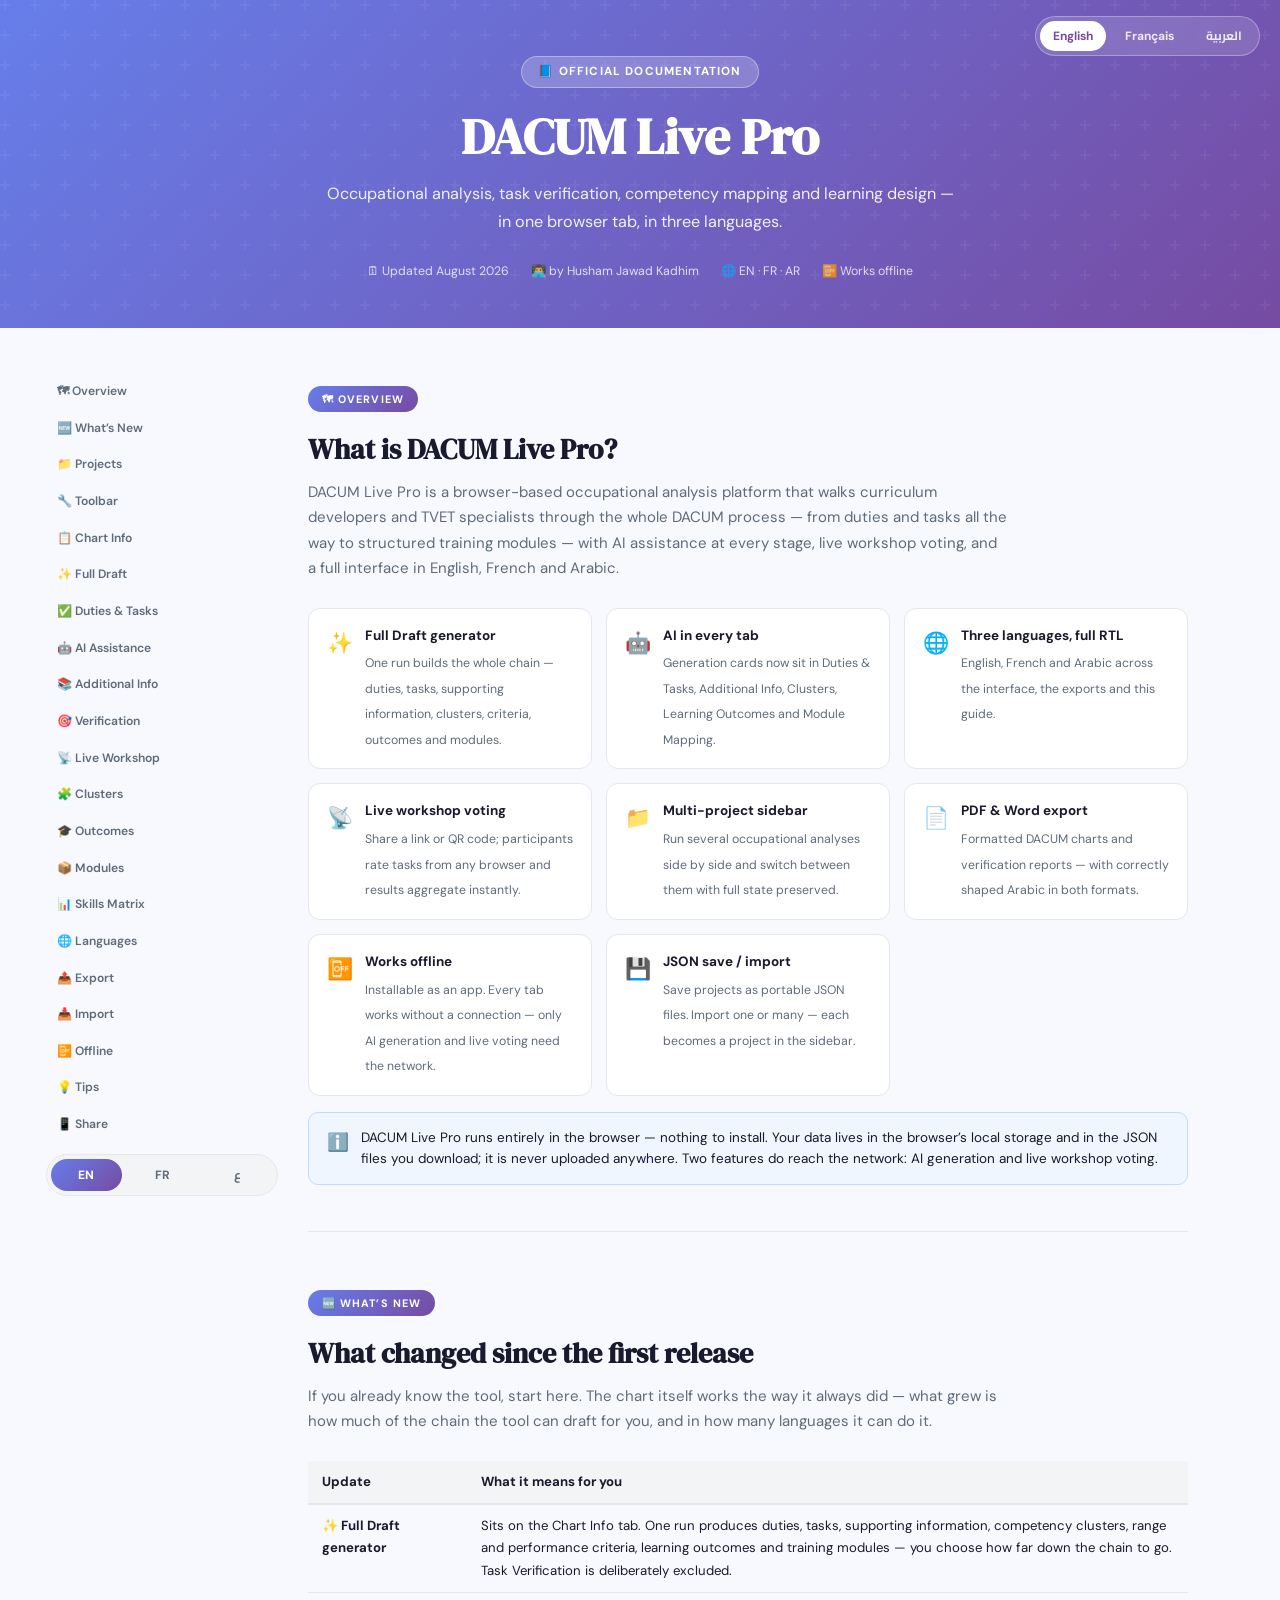
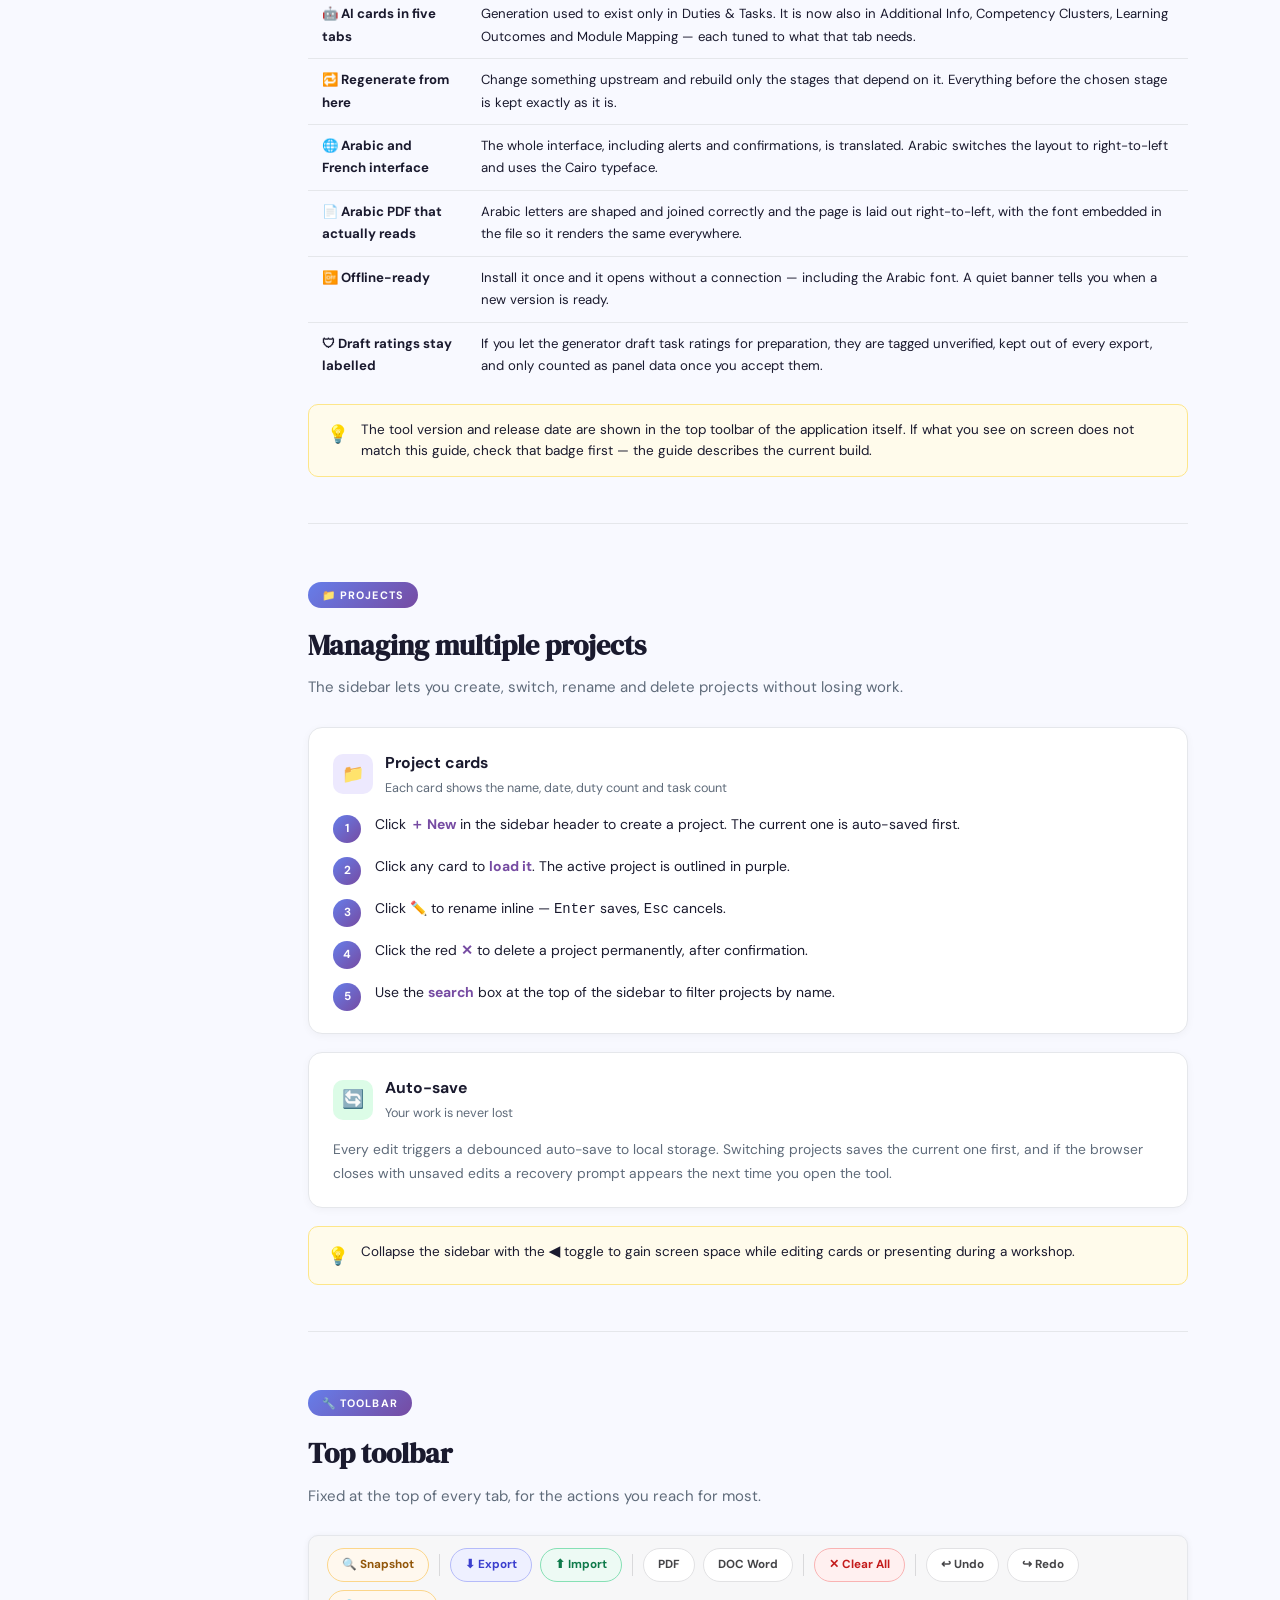
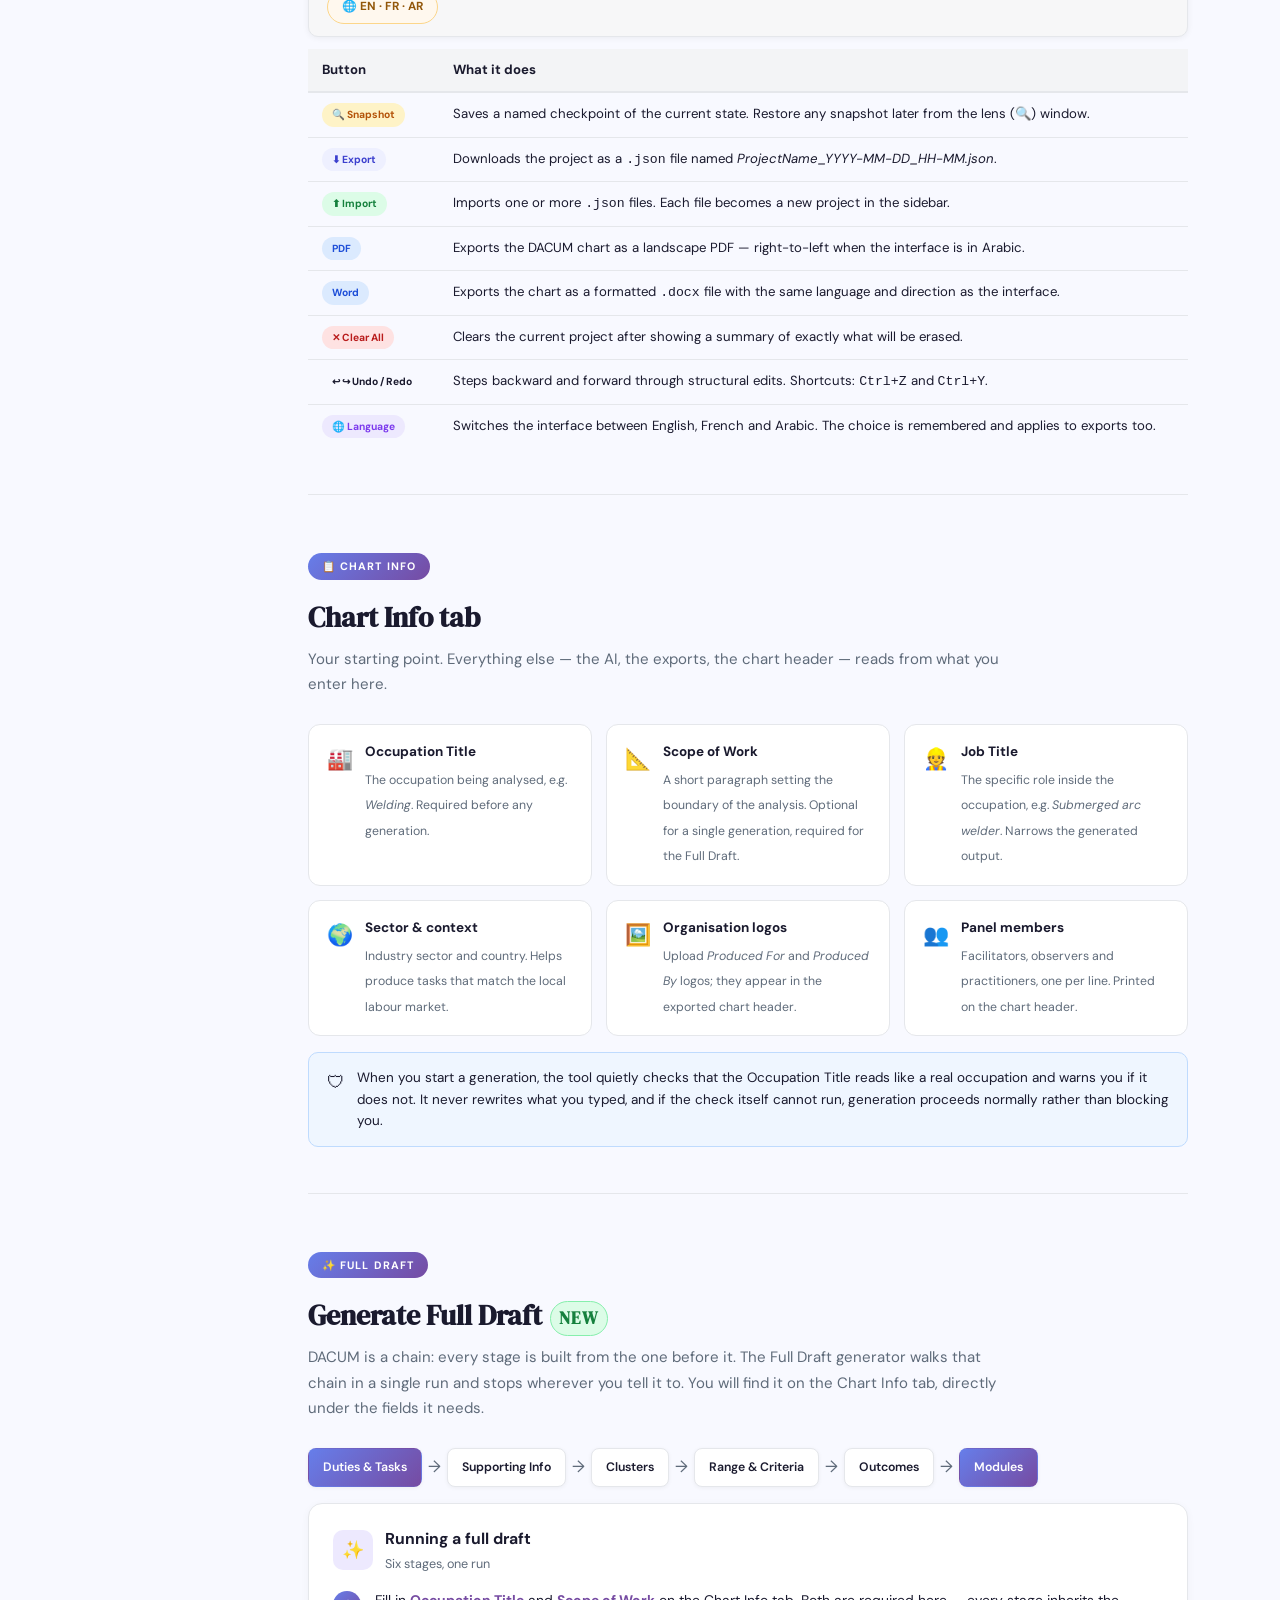
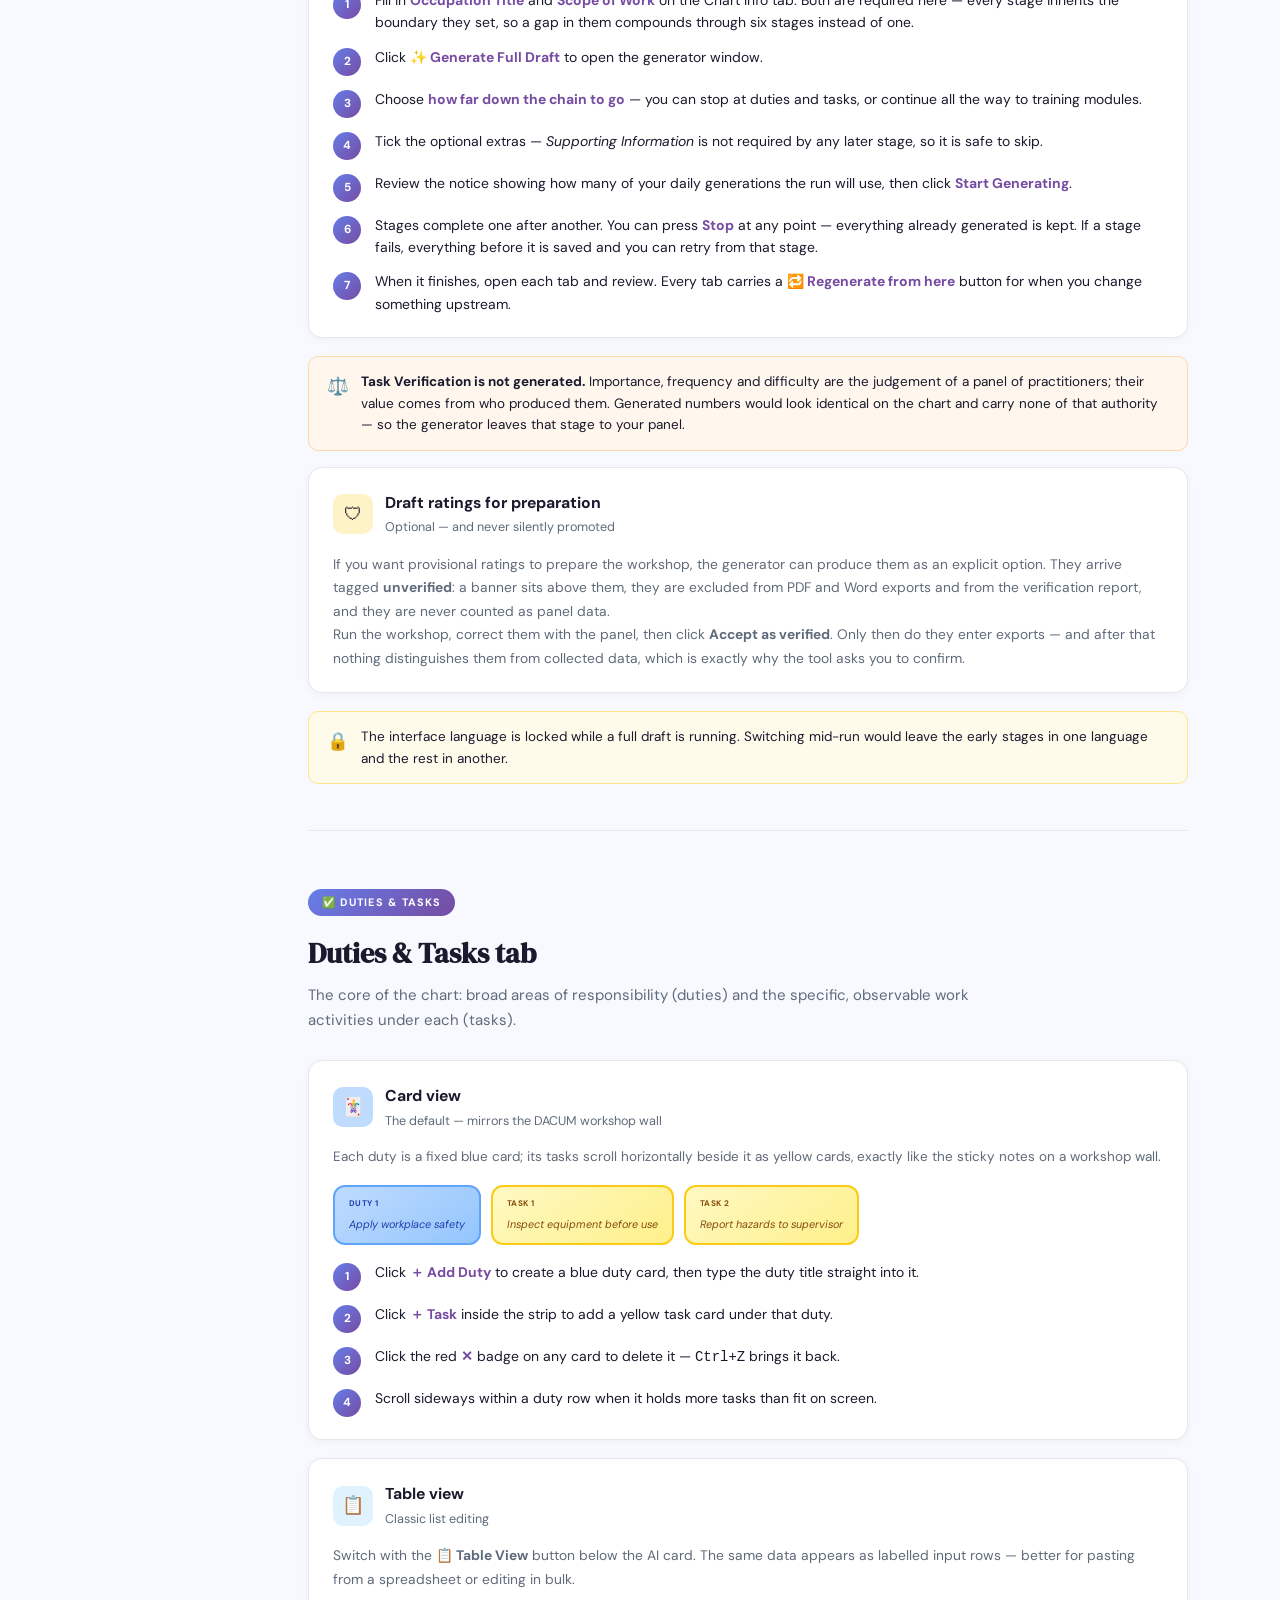
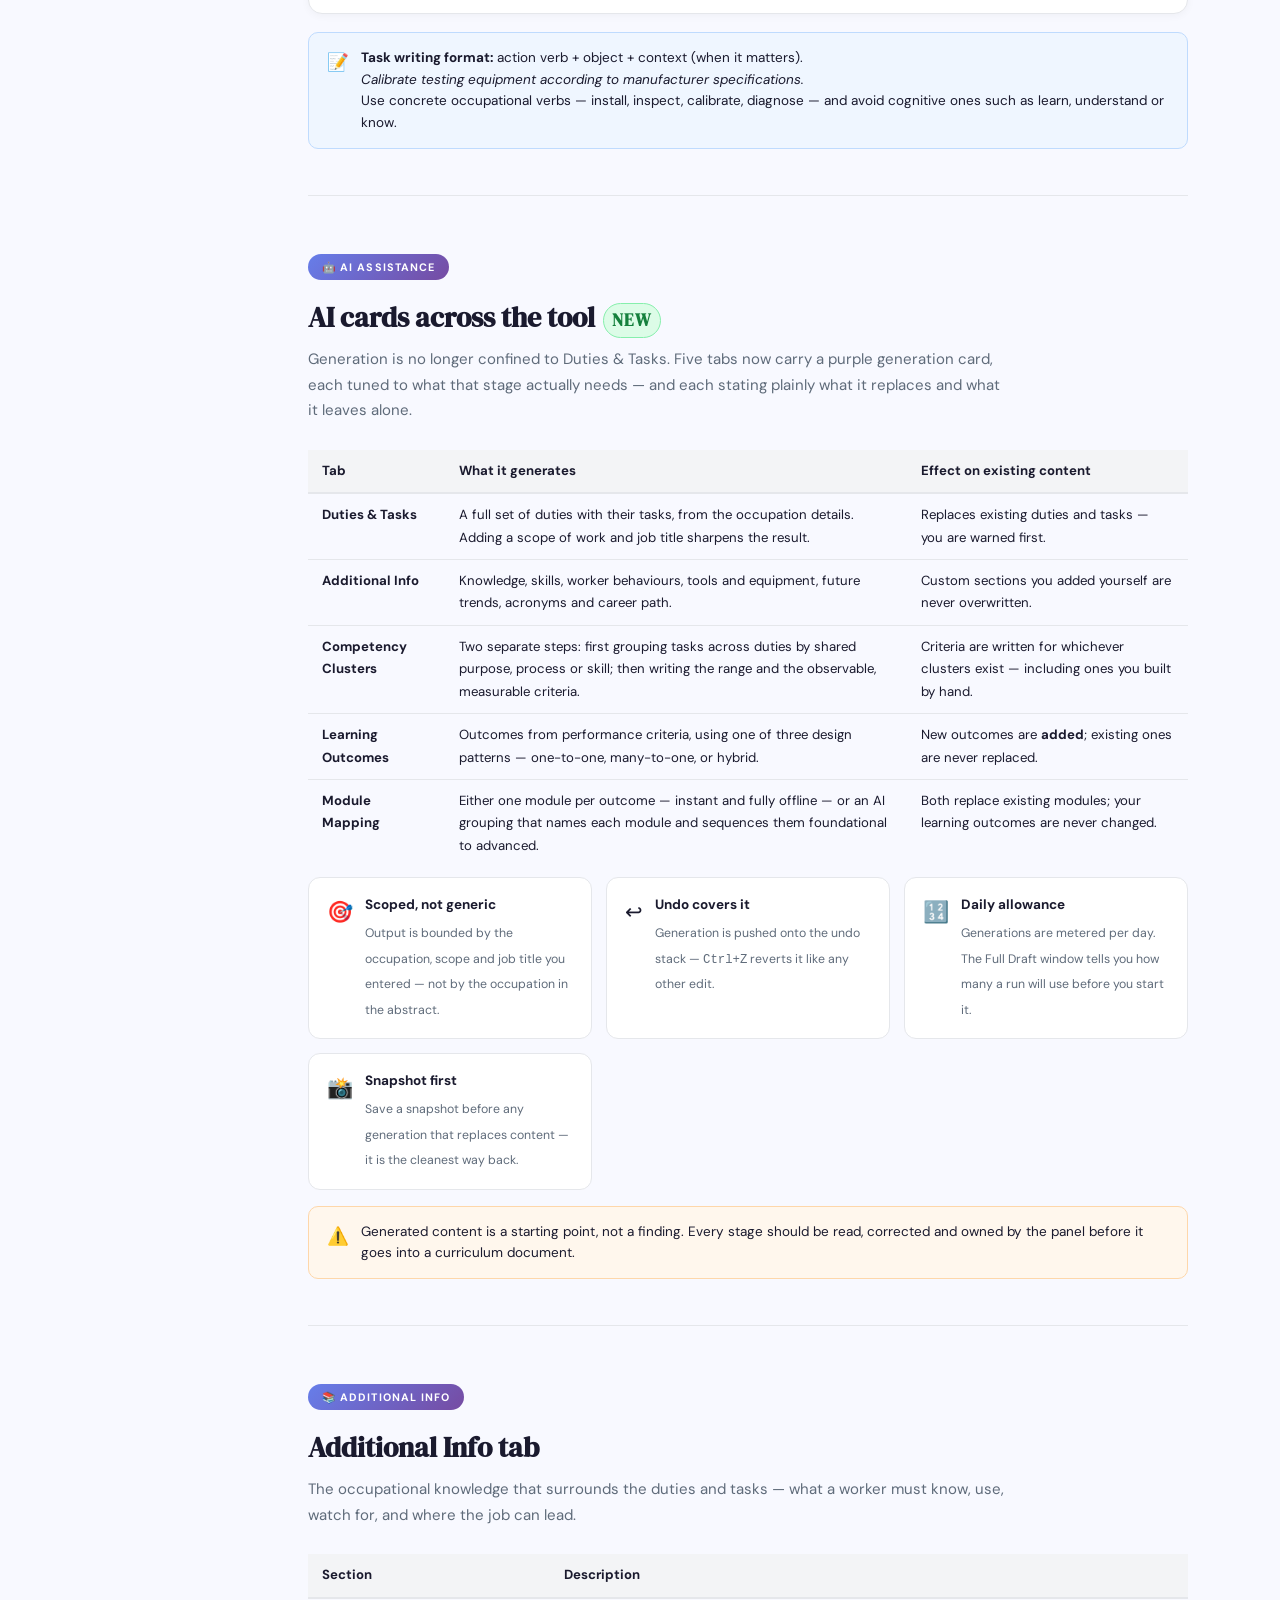
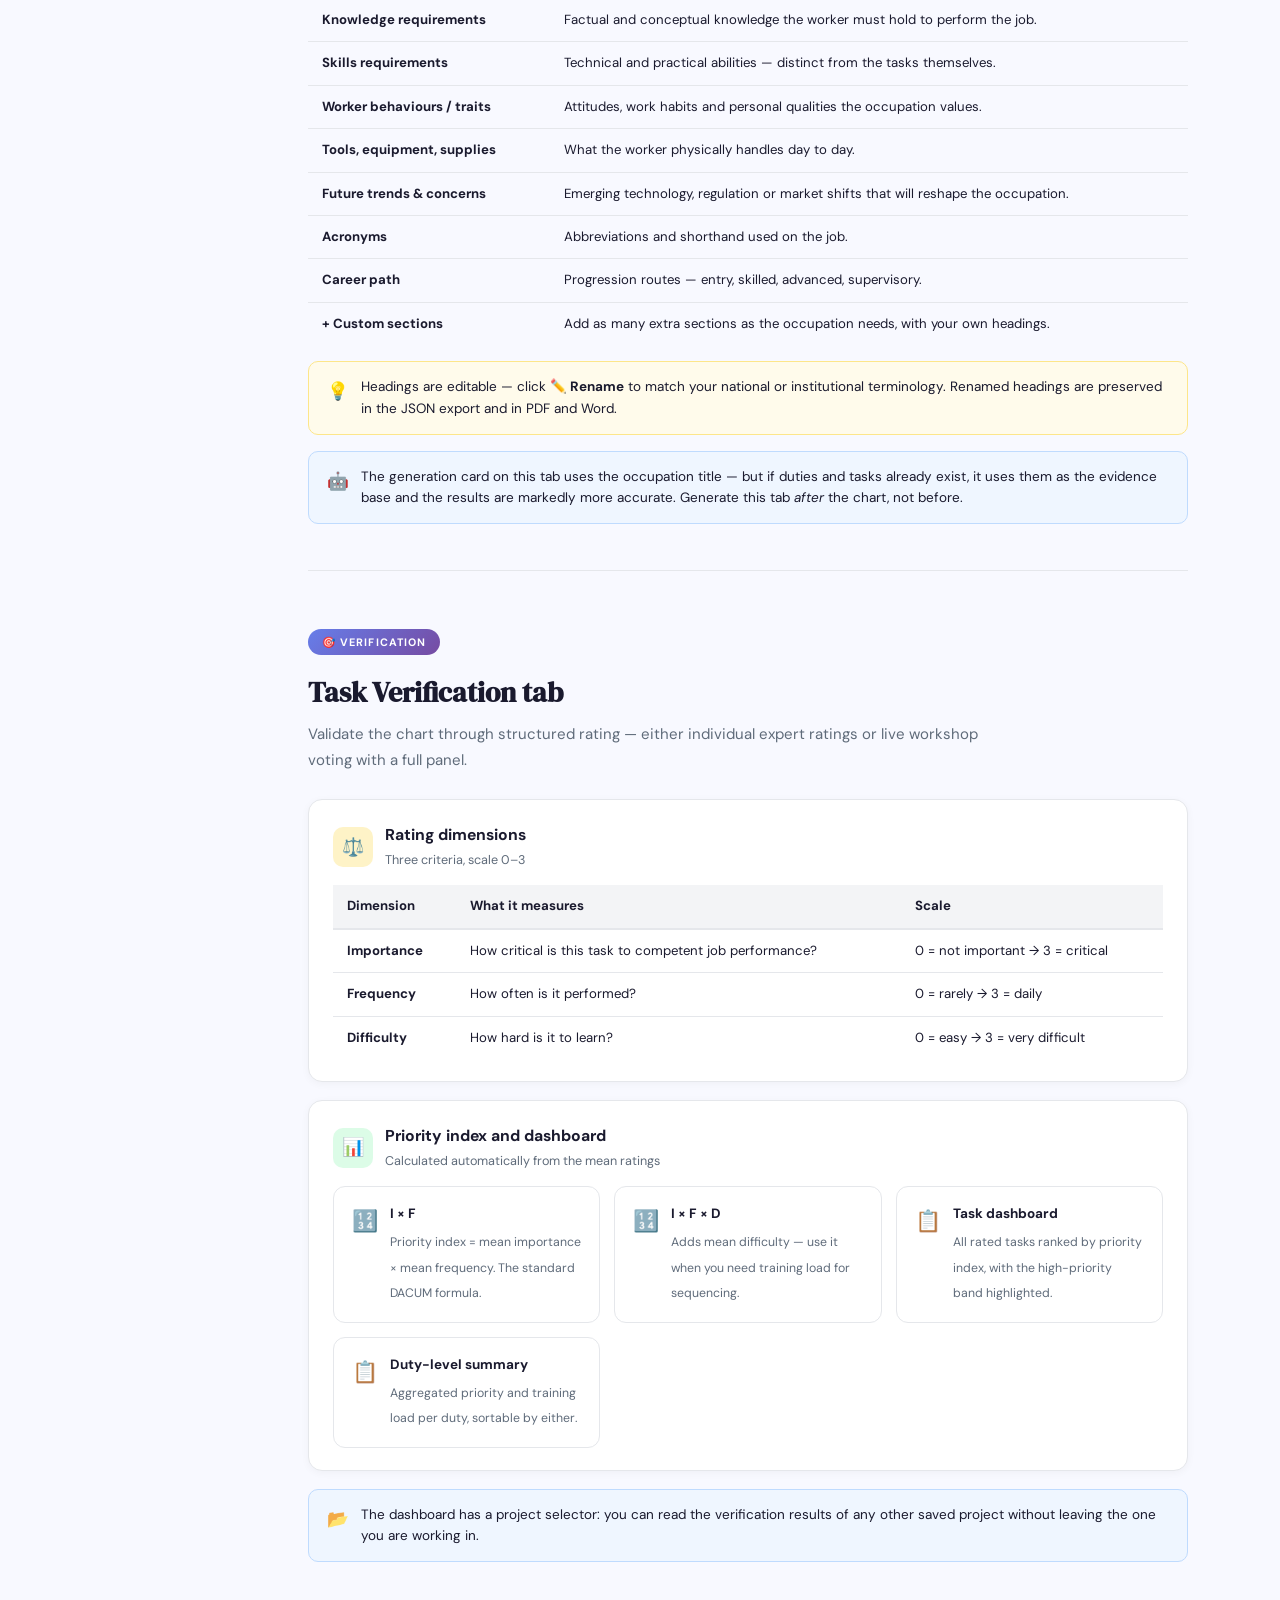
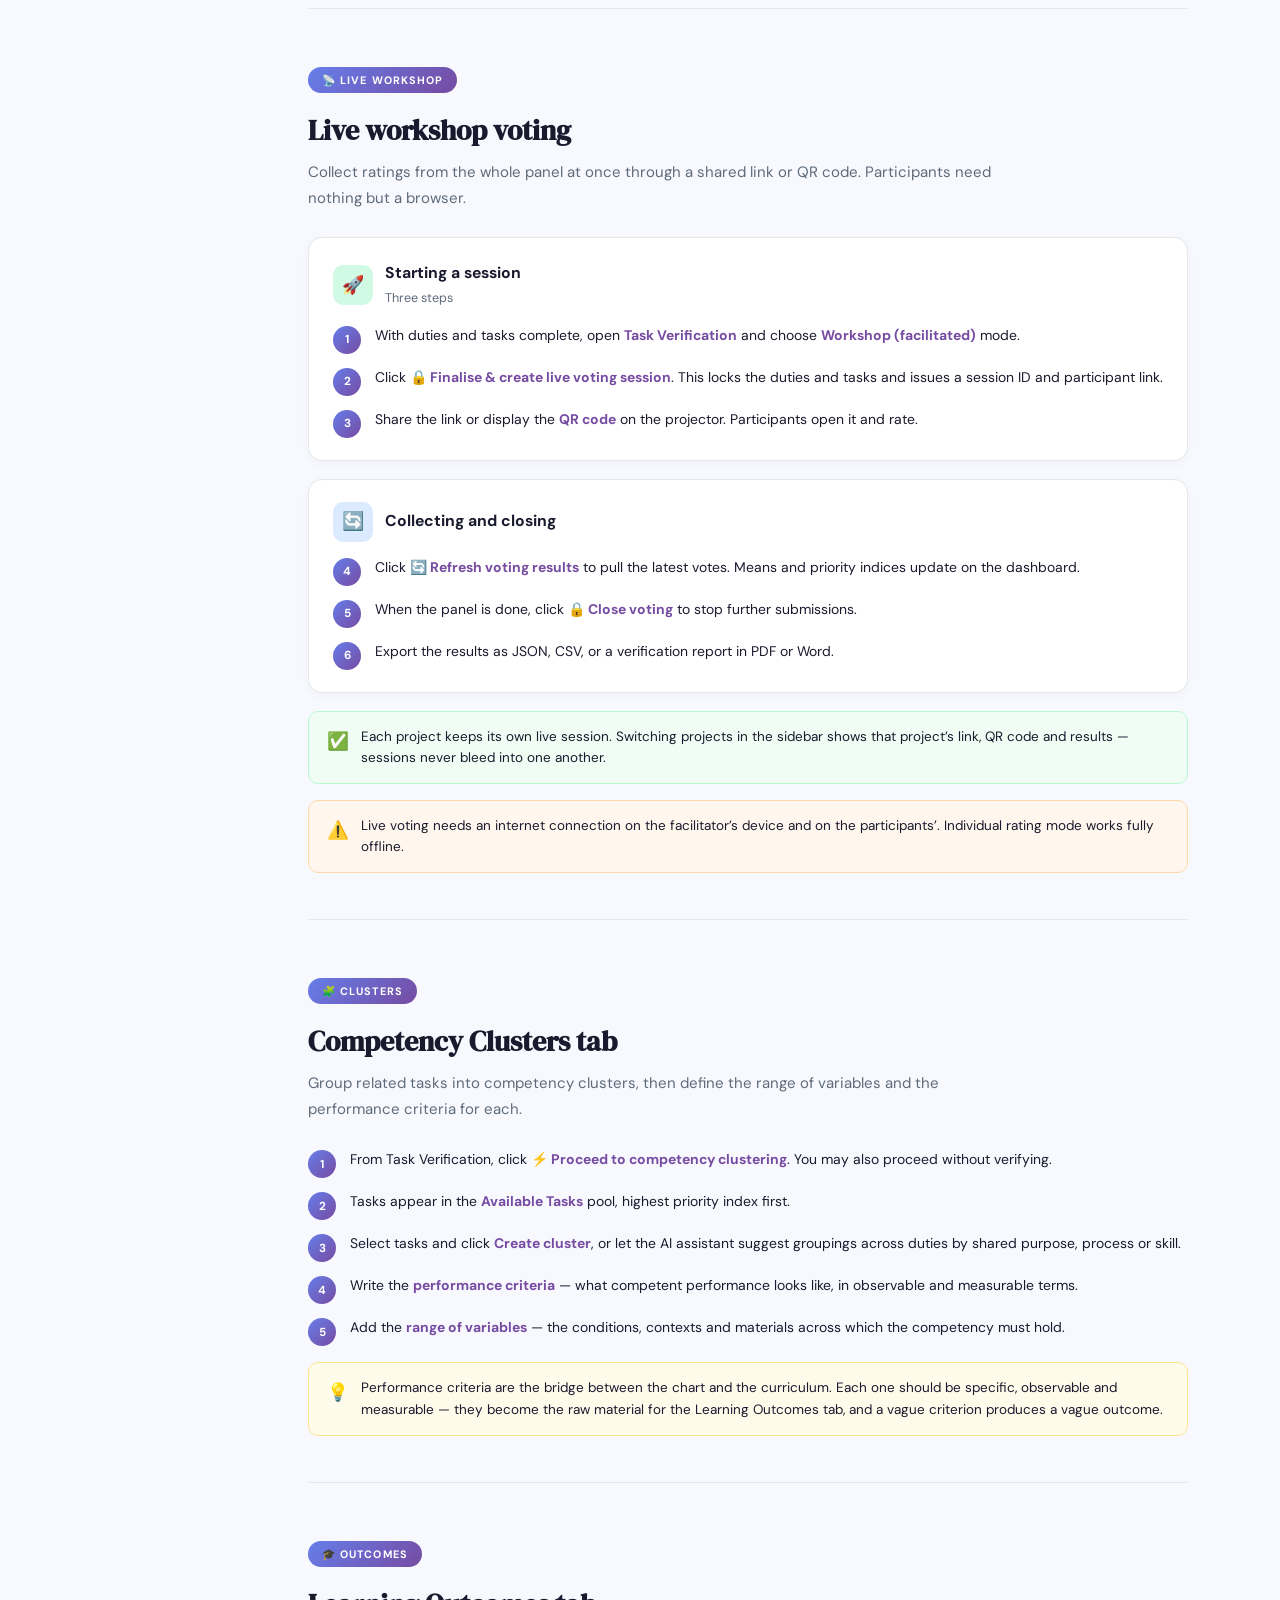
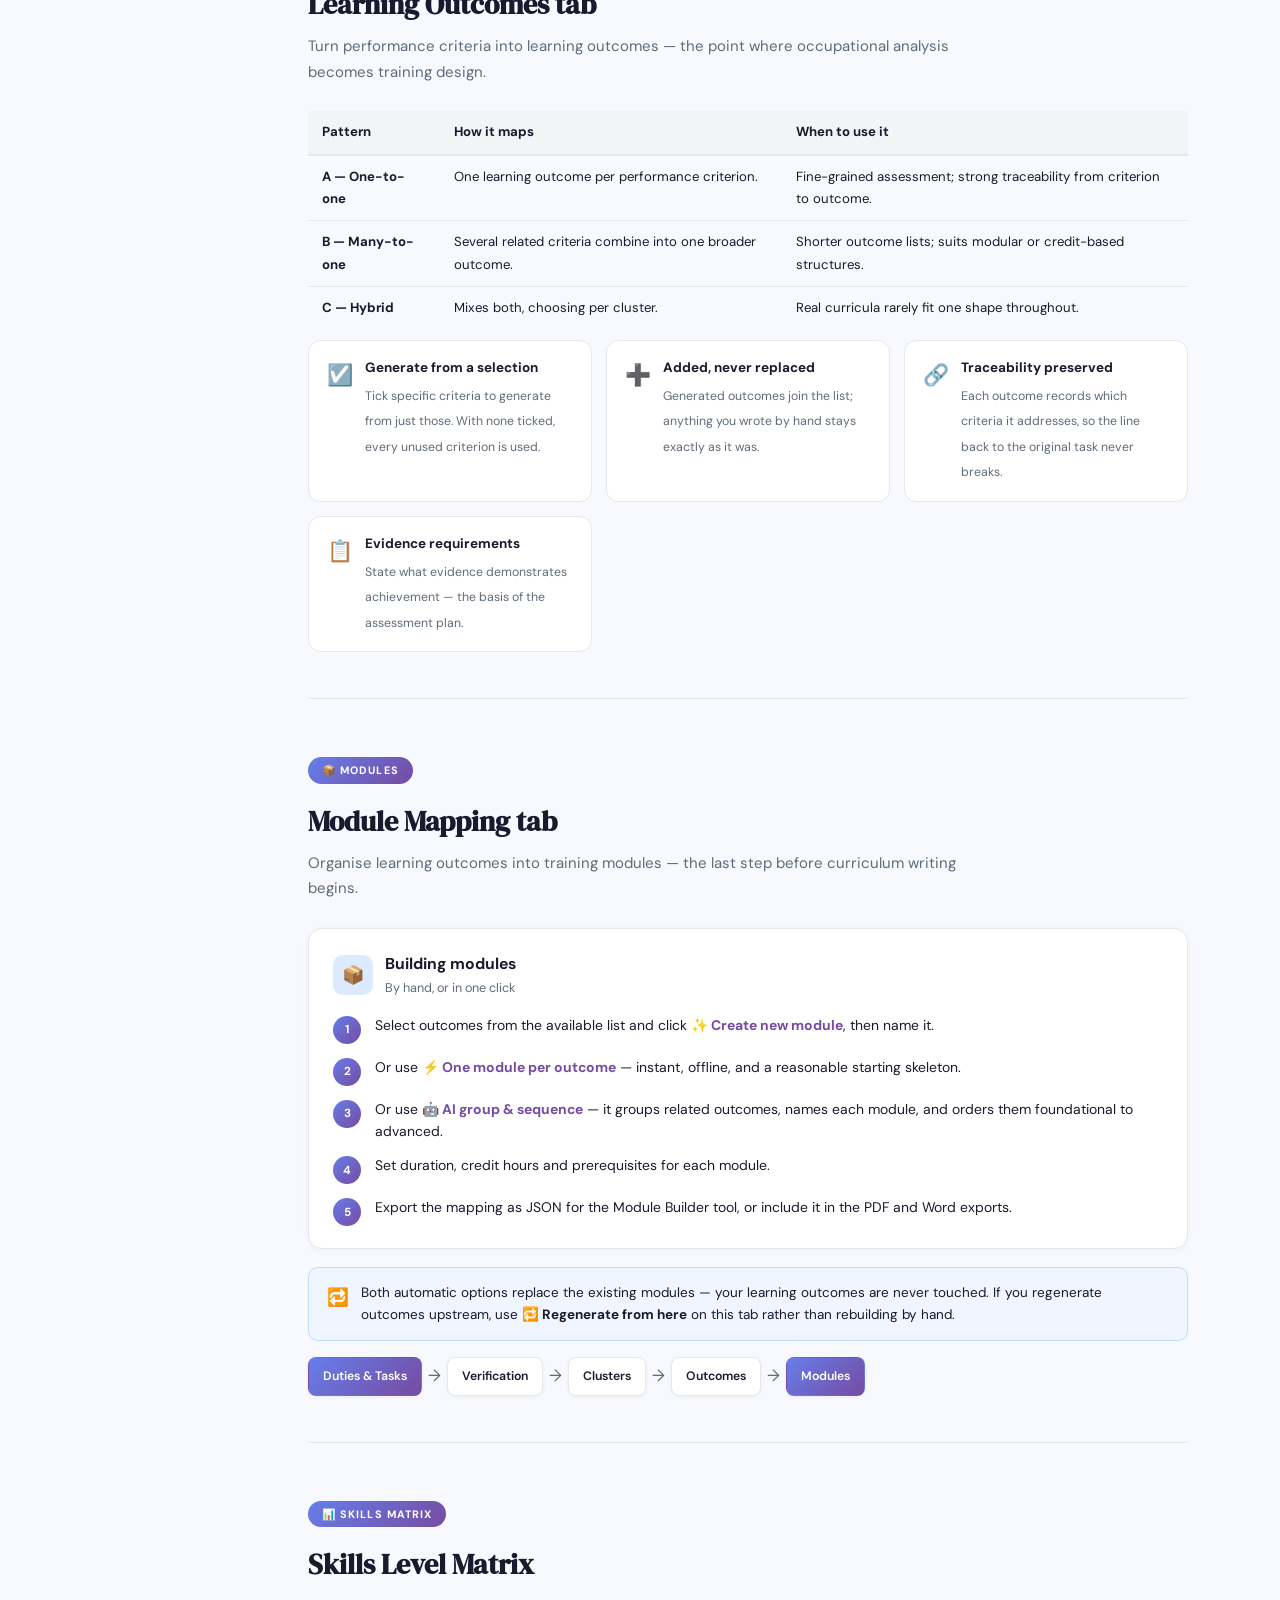
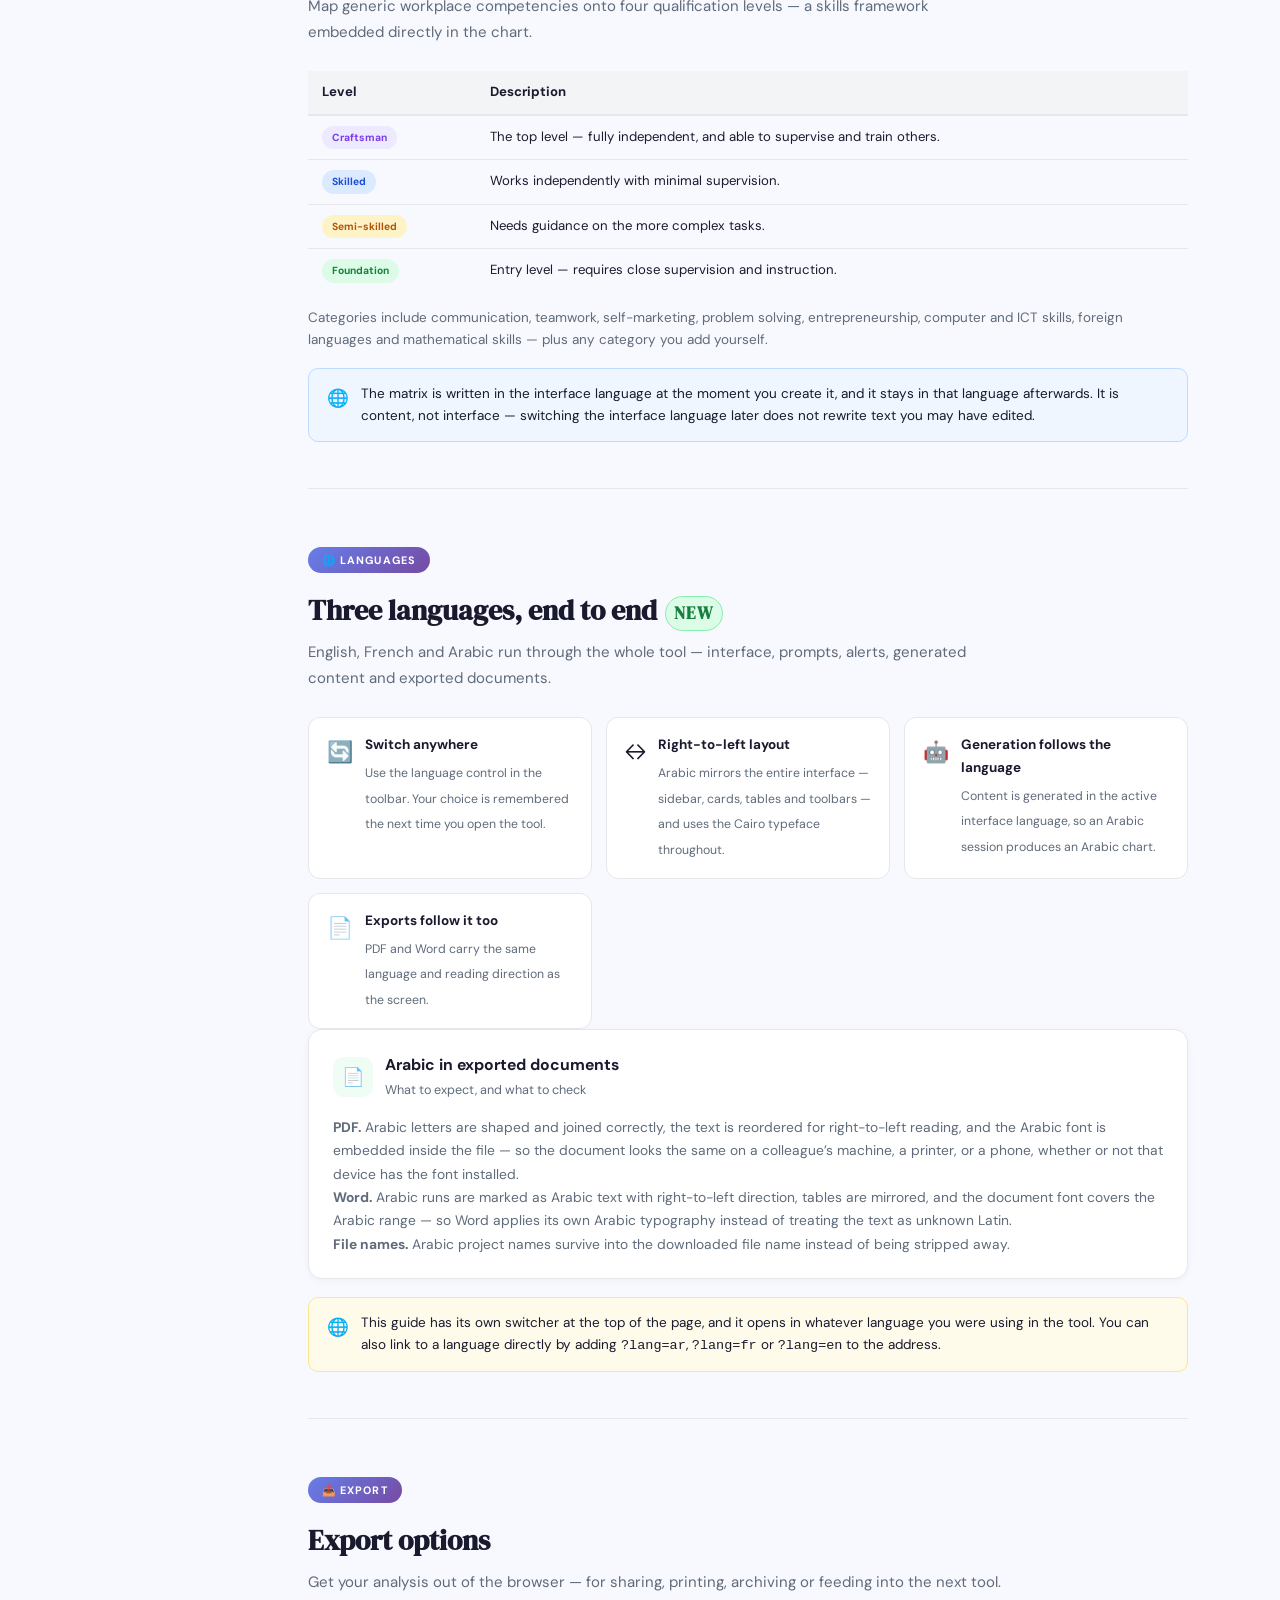
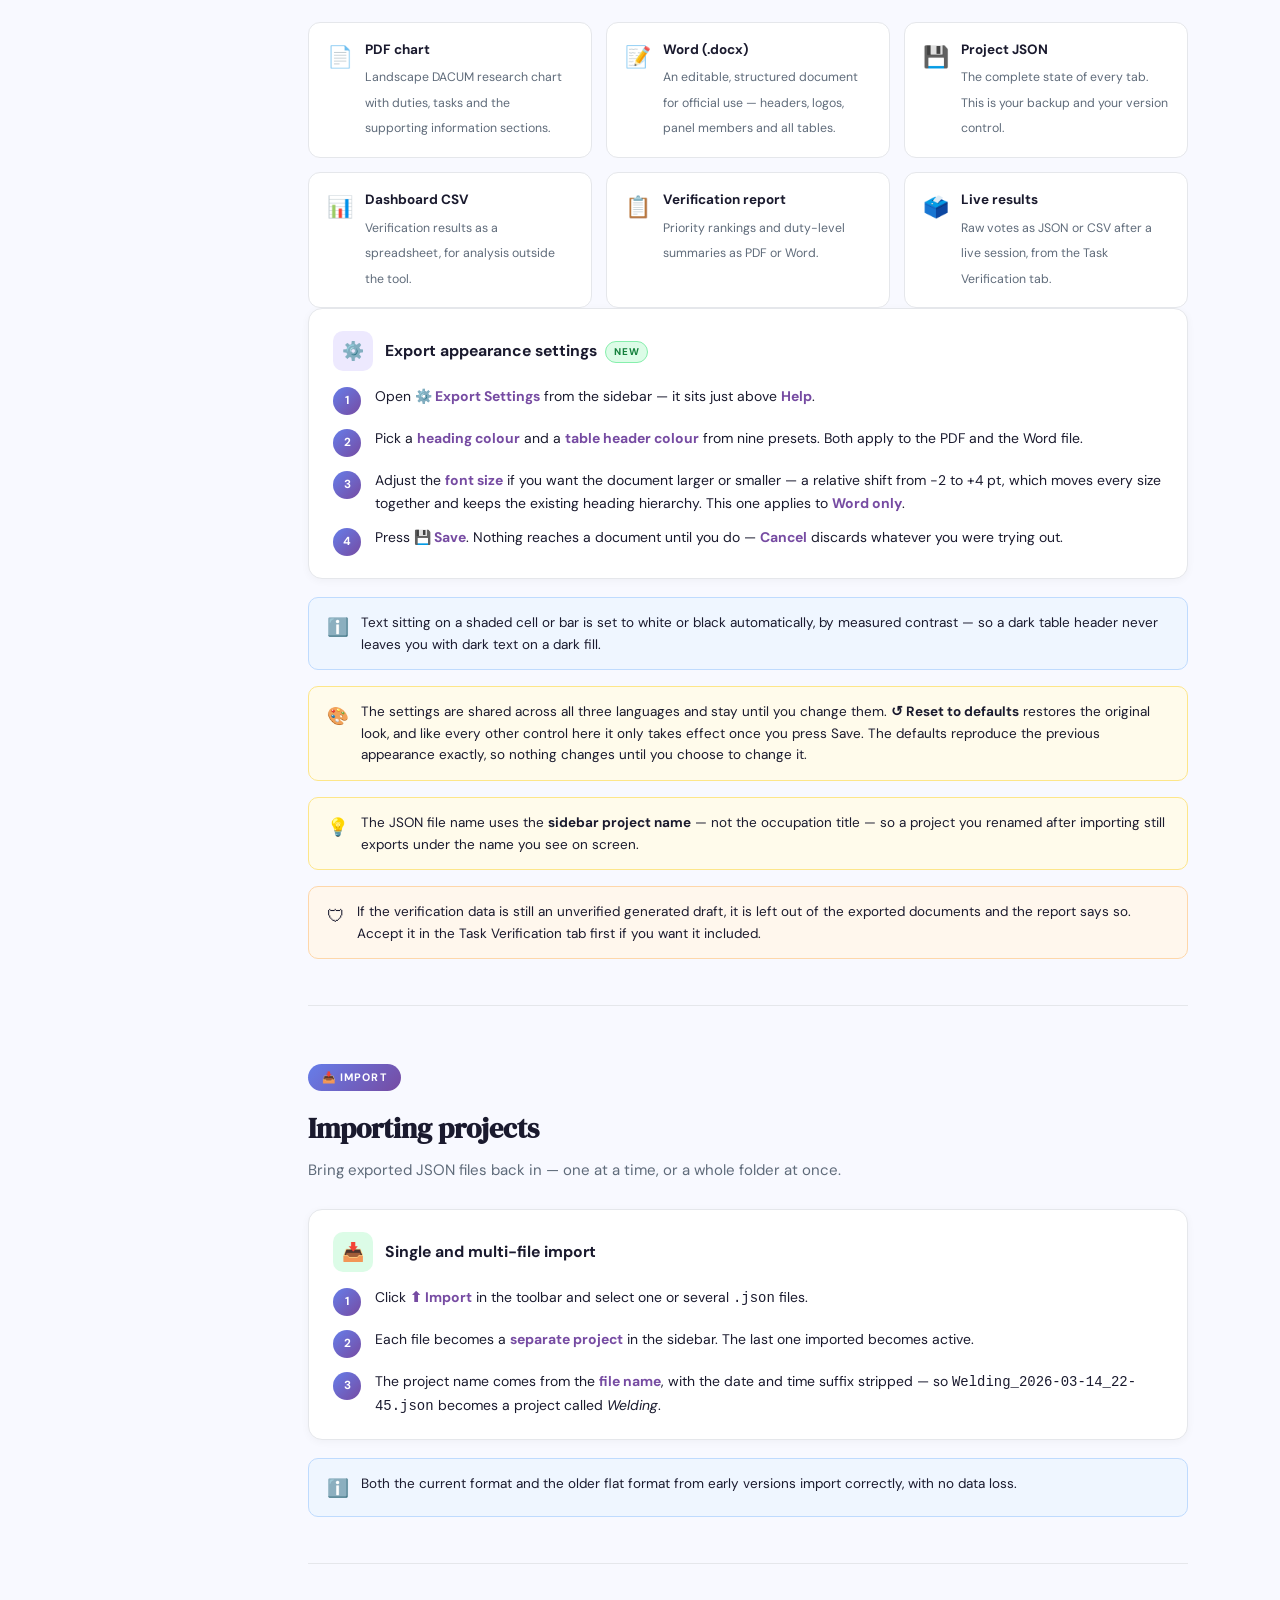
==== commit 7178301b: "Add files via upload" ====
--- a/DACUM_Live_Pro_User_Guide.html
+++ b/DACUM_Live_Pro_User_Guide.html
@@ -922,6 +922,14 @@
 <div class="feat"><div class="feat-ico">📋</div><div><strong data-k="k265">Verification report</strong><span data-k="k266">Priority rankings and duty-level summaries as PDF or Word.</span></div></div>
 <div class="feat"><div class="feat-ico">🗳️</div><div><strong data-k="k267">Live results</strong><span data-k="k268">Raw votes as JSON or CSV after a live session, from the Task Verification tab.</span></div></div>
 </div>
+<div class="card"><div class="card-header"><div class="card-icon" style="background:#ede9fe;">⚙️</div><h3><span data-k="k401">Export appearance settings<span class='new-tag'>New</span></span></h3></div><div class="steps">
+<div class="step"><div class="step-num">1</div><p data-k="k402">Open <strong>⚙️ Export Settings</strong> from the sidebar — it sits just above <strong>Help</strong>.</p></div>
+<div class="step"><div class="step-num">2</div><p data-k="k403">Pick a <strong>heading colour</strong> and a <strong>table header colour</strong> from nine presets. Both apply to the PDF and the Word file.</p></div>
+<div class="step"><div class="step-num">3</div><p data-k="k404">Adjust the <strong>font size</strong> if you want the document larger or smaller — a relative shift from −2 to +4 pt, which moves every size together and keeps the existing heading hierarchy. This one applies to <strong>Word only</strong>.</p></div>
+<div class="step"><div class="step-num">4</div><p data-k="k405">Press <strong>💾 Save</strong>. Nothing reaches a document until you do — <strong>Cancel</strong> discards whatever you were trying out.</p></div>
+</div></div>
+<div class="callout callout-info"><div class="callout-icon">ℹ️</div><div data-k="k406">Text sitting on a shaded cell or bar is set to white or black automatically, by measured contrast — so a dark table header never leaves you with dark text on a dark fill.</div></div>
+<div class="callout callout-tip"><div class="callout-icon">🎨</div><div data-k="k407">The settings are shared across all three languages and stay until you change them. <strong>↺ Reset to defaults</strong> restores the original look, and like every other control here it only takes effect once you press Save. The defaults reproduce the previous appearance exactly, so nothing changes until you choose to change it.</div></div>
 <div class="callout callout-tip"><div class="callout-icon">💡</div><div data-k="k269">The JSON file name uses the <strong>sidebar project name</strong> — not the occupation title — so a project you renamed after importing still exports under the name you see on screen.</div></div>
 <div class="callout callout-warn"><div class="callout-icon">🛡</div><div data-k="k270">If the verification data is still an unverified generated draft, it is left out of the exported documents and the report says so. Accept it in the Task Verification tab first if you want it included.</div></div>
 </div>
@@ -1007,7 +1015,7 @@
 (function () {
   'use strict';
 
-  var DICT = {"k001":["Full Draft generator","Générateur de brouillon complet","مولّد المسودة الكاملة"],"k002":["One run builds the whole chain — duties, tasks, supporting information, clusters, criteria, outcomes and modules.","Une seule exécution construit toute la chaîne : activités, tâches, informations d’appui, grappes, critères, résultats et modules.","تشغيل واحد يبني السلسلة كاملة: الواجبات والمهام والمعلومات الداعمة والتجمعات والمعايير والمحصلات والوحدات."],"k003":["AI in every tab","IA dans chaque onglet","الذكاء الاصطناعي في كل تبويب"],"k004":["Generation cards now sit in Duties &amp; Tasks, Additional Info, Clusters, Learning Outcomes and Module Mapping.","Les cartes de génération sont désormais présentes dans Tâches &amp; Activités, Informations complémentaires, Groupes de compétences, Résultats d’apprentissage et Cartographie des modules.","بطاقات التوليد صارت موجودة في تبويبات الواجبات والمهام، والمعلومات الداعمة، وتجمعات الكفاءات، ومحصلات التعلم، ومواءمة الوحدات."],"k005":["Three languages, full RTL","Trois langues, RTL complet","ثلاث لغات ودعم كامل للكتابة من اليمين"],"k006":["English, French and Arabic across the interface, the exports and this guide.","Anglais, français et arabe dans l’interface, les exports et ce guide.","الإنكليزية والفرنسية والعربية في الواجهة والملفات المصدّرة وهذا الدليل."],"k007":["Live workshop voting","Vote en atelier en direct","التصويت المباشر في الورشة"],"k008":["Share a link or QR code; participants rate tasks from any browser and results aggregate instantly.","Partagez un lien ou un QR code : les participants évaluent les tâches depuis n’importe quel navigateur et les résultats s’agrègent instantanément.","شارك رابطاً أو رمز استجابة سريعة، فيقيّم المشاركون المهام من أي متصفح وتُجمَّع النتائج فوراً."],"k009":["Multi-project sidebar","Barre latérale multi-projets","شريط جانبي متعدد المشاريع"],"k010":["Run several occupational analyses side by side and switch between them with full state preserved.","Menez plusieurs analyses professionnelles en parallèle et basculez entre elles sans rien perdre.","أدر عدة تحليلات مهنية في آن واحد وانتقل بينها مع حفظ الحالة بالكامل."],"k011":["PDF &amp; Word export","Export PDF et Word","تصدير PDF و Word"],"k012":["Formatted DACUM charts and verification reports — with correctly shaped Arabic in both formats.","Fiches DACUM et rapports de vérification mis en forme, avec un arabe correctement rendu dans les deux formats.","مخططات DACUM وتقارير التحقق منسّقة، مع إظهار صحيح للحروف العربية في الصيغتين."],"k013":["Works offline","Fonctionne hors ligne","يعمل دون إنترنت"],"k014":["Installable as an app. Every tab works without a connection — only AI generation and live voting need the network.","Installable comme une application. Tous les onglets fonctionnent sans connexion ; seuls la génération IA et le vote en direct nécessitent le réseau.","قابل للتثبيت كتطبيق. كل التبويبات تعمل بلا اتصال، ولا يحتاج الشبكة سوى التوليد بالذكاء الاصطناعي والتصويت المباشر."],"k015":["JSON save / import","Sauvegarde et import JSON","الحفظ والاستيراد بصيغة JSON"],"k016":["Save projects as portable JSON files. Import one or many — each becomes a project in the sidebar.","Enregistrez les projets en fichiers JSON portables. Importez-en un ou plusieurs : chacun devient un projet dans la barre latérale.","احفظ المشاريع كملفات JSON قابلة للنقل. استورد ملفاً أو عدة ملفات، ويصبح كل ملف مشروعاً في الشريط الجانبي."],"k017":["DACUM Live Pro runs entirely in the browser — nothing to install. Your data lives in the browser’s local storage and in the JSON files you download; it is never uploaded anywhere. Two features do reach the network: AI generation and live workshop voting.","DACUM Live Pro fonctionne entièrement dans le navigateur — rien à installer. Vos données résident dans le stockage local du navigateur et dans les fichiers JSON que vous téléchargez ; elles ne sont envoyées nulle part. Deux fonctions utilisent le réseau : la génération IA et le vote en atelier.","يعمل DACUM Live Pro داخل المتصفح بالكامل دون أي تثبيت. بياناتك تبقى في التخزين المحلي للمتصفح وفي ملفات JSON التي تنزّلها، ولا تُرفع إلى أي مكان. وظيفتان فقط تستخدمان الشبكة: التوليد بالذكاء الاصطناعي والتصويت المباشر."],"k018":["Update","Nouveauté","التحديث"],"k019":["What it means for you","Ce que cela change pour vous","ماذا يعني لك"],"k020":["<strong>✨ Full Draft generator</strong>","<strong>✨ Générateur de brouillon complet</strong>","<strong>✨ مولّد المسودة الكاملة</strong>"],"k021":["Sits on the Chart Info tab. One run produces duties, tasks, supporting information, competency clusters, range and performance criteria, learning outcomes and training modules — you choose how far down the chain to go. Task Verification is deliberately excluded.","Situé dans l’onglet Fiche DACUM. Une seule exécution produit les activités, les tâches, les informations d’appui, les groupes de compétences, le champ et les critères de performance, les résultats d’apprentissage et les modules de formation — vous choisissez jusqu’où aller dans la chaîne. La vérification des tâches en est volontairement exclue.","موجود في تبويب بيانات المخطط. تشغيل واحد ينتج الواجبات والمهام والمعلومات الداعمة وتجمعات الكفاءات والمدى ومعايير الأداء ومحصلات التعلم والوحدات التعلمية، وأنت تحدد إلى أي مدى تمضي السلسلة. أما التحقق من المهام فمستثنى عن قصد."],"k022":["<strong>🤖 AI cards in five tabs</strong>","<strong>🤖 Cartes IA dans cinq onglets</strong>","<strong>🤖 بطاقات الذكاء الاصطناعي في خمسة تبويبات</strong>"],"k023":["Generation used to exist only in Duties &amp; Tasks. It is now also in Additional Info, Competency Clusters, Learning Outcomes and Module Mapping — each tuned to what that tab needs.","La génération n’existait que dans Tâches &amp; Activités. Elle est maintenant aussi dans Informations complémentaires, Groupes de compétences, Résultats d’apprentissage et Cartographie des modules — chacune adaptée aux besoins de son onglet.","كان التوليد موجوداً في تبويب الواجبات والمهام فقط، وصار الآن أيضاً في المعلومات الداعمة وتجمعات الكفاءات ومحصلات التعلم ومواءمة الوحدات، وكل بطاقة مضبوطة على ما يحتاجه تبويبها."],"k024":["<strong>🔁 Regenerate from here</strong>","<strong>🔁 Regénérer à partir d’ici</strong>","<strong>🔁 أعد التوليد من هنا</strong>"],"k025":["Change something upstream and rebuild only the stages that depend on it. Everything before the chosen stage is kept exactly as it is.","Modifiez un élément en amont et reconstruisez uniquement les étapes qui en dépendent. Tout ce qui précède l’étape choisie est conservé tel quel.","غيّر شيئاً في مرحلة سابقة ثم أعد بناء المراحل التي تعتمد عليها فقط، ويبقى كل ما قبل المرحلة المختارة كما هو تماماً."],"k026":["<strong>🌐 Arabic and French interface</strong>","<strong>🌐 Interface arabe et française</strong>","<strong>🌐 واجهة عربية وفرنسية</strong>"],"k027":["The whole interface, including alerts and confirmations, is translated. Arabic switches the layout to right-to-left and uses the Cairo typeface.","L’interface entière, y compris les alertes et les confirmations, est traduite. L’arabe bascule la mise en page de droite à gauche et utilise la police Cairo.","الواجهة كلها مترجمة، بما فيها رسائل التنبيه والتأكيد. واختيار العربية يقلب التخطيط إلى الاتجاه من اليمين إلى اليسار ويستخدم خط Cairo."],"k028":["<strong>📄 Arabic PDF that actually reads</strong>","<strong>📄 Un PDF arabe enfin lisible</strong>","<strong>📄 ملف PDF عربي يُقرأ فعلاً</strong>"],"k029":["Arabic letters are shaped and joined correctly and the page is laid out right-to-left, with the font embedded in the file so it renders the same everywhere.","Les lettres arabes sont correctement liées et la page est composée de droite à gauche, la police étant intégrée au fichier pour un rendu identique partout.","الحروف العربية تتصل وتتشكّل بصورة صحيحة، والصفحة مرتّبة من اليمين إلى اليسار، والخط مضمَّن داخل الملف فيظهر بالشكل نفسه في كل جهاز."],"k030":["<strong>📴 Offline-ready</strong>","<strong>📴 Prêt hors ligne</strong>","<strong>📴 جاهز للعمل دون إنترنت</strong>"],"k031":["Install it once and it opens without a connection — including the Arabic font. A quiet banner tells you when a new version is ready.","Installez-le une fois et il s’ouvre sans connexion — police arabe comprise. Un bandeau discret vous signale qu’une nouvelle version est disponible.","ثبّته مرة واحدة فيفتح دون اتصال، بما في ذلك الخط العربي. ويظهر شريط هادئ يخبرك حين تتوفر نسخة جديدة."],"k032":["<strong>🛡 Draft ratings stay labelled</strong>","<strong>🛡 Les évaluations générées restent signalées</strong>","<strong>🛡 التقييمات المولّدة تبقى موسومة</strong>"],"k033":["If you let the generator draft task ratings for preparation, they are tagged unverified, kept out of every export, and only counted as panel data once you accept them.","Si vous laissez le générateur ébaucher des évaluations de tâches pour la préparation, elles sont marquées non vérifiées, exclues de tous les exports, et ne comptent comme données du panel qu’une fois acceptées.","إن سمحت للمولّد بصياغة تقييمات أولية للمهام لأغراض التحضير، فإنها تُوسم بأنها غير متحقَّق منها وتُستبعد من كل عمليات التصدير، ولا تُحتسب بيانات لجنة إلا بعد قبولك لها."],"k034":["The tool version and release date are shown in the top toolbar of the application itself. If what you see on screen does not match this guide, check that badge first — the guide describes the current build.","La version de l’outil et sa date de publication sont affichées dans la barre d’outils supérieure de l’application. Si l’écran ne correspond pas à ce guide, vérifiez d’abord ce badge : le guide décrit la version actuelle.","رقم إصدار الأداة وتاريخه معروضان في شريط الأدوات العلوي داخل التطبيق. فإن اختلف ما تراه على الشاشة عمّا في هذا الدليل، فراجع تلك الشارة أولاً، لأن الدليل يصف الإصدار الحالي."],"k035":["Click <strong>＋ New</strong> in the sidebar header to create a project. The current one is auto-saved first.","Cliquez sur <strong>＋ Nouveau</strong> dans l’en-tête de la barre latérale. Le projet en cours est enregistré automatiquement au préalable.","اضغط <strong>＋ جديد</strong> في رأس الشريط الجانبي لإنشاء مشروع، ويُحفظ المشروع الحالي تلقائياً قبل ذلك."],"k036":["Click any card to <strong>load it</strong>. The active project is outlined in purple.","Cliquez sur une carte pour <strong>la charger</strong>. Le projet actif est encadré en violet.","اضغط أي بطاقة <strong>لتحميلها</strong>، ويظهر المشروع النشط بإطار بنفسجي."],"k037":["Click <strong>✏️</strong> to rename inline — <kbd>Enter</kbd> saves, <kbd>Esc</kbd> cancels.","Cliquez sur <strong>✏️</strong> pour renommer sur place — <kbd>Entrée</kbd> valide, <kbd>Échap</kbd> annule.","اضغط <strong>✏️</strong> لإعادة التسمية في مكانها، و<kbd>Enter</kbd> يحفظ و<kbd>Esc</kbd> يلغي."],"k038":["Click the red <strong>✕</strong> to delete a project permanently, after confirmation.","Cliquez sur le <strong>✕</strong> rouge pour supprimer définitivement un projet, après confirmation.","اضغط <strong>✕</strong> الأحمر لحذف المشروع نهائياً بعد التأكيد."],"k039":["Use the <strong>search</strong> box at the top of the sidebar to filter projects by name.","Utilisez le champ <strong>recherche</strong> en haut de la barre latérale pour filtrer les projets par nom.","استخدم مربع <strong>البحث</strong> أعلى الشريط الجانبي لتصفية المشاريع بالاسم."],"k040":["Project cards","Cartes de projet","بطاقات المشاريع"],"k041":["<small>Each card shows the name, date, duty count and task count</small>","<small>Chaque carte affiche le nom, la date, le nombre d’activités et de tâches</small>","<small>تعرض كل بطاقة الاسم والتاريخ وعدد الواجبات وعدد المهام</small>"],"k042":["Every edit triggers a debounced auto-save to local storage. Switching projects saves the current one first, and if the browser closes with unsaved edits a recovery prompt appears the next time you open the tool.","Chaque modification déclenche un enregistrement automatique différé dans le stockage local. Changer de projet enregistre d’abord le projet courant, et si le navigateur se ferme avec des modifications non enregistrées, une invite de récupération s’affiche à la réouverture.","كل تعديل يشغّل حفظاً تلقائياً مؤجَّلاً إلى التخزين المحلي. والانتقال بين المشاريع يحفظ المشروع الحالي أولاً، وإذا أُغلق المتصفح وفيه تعديلات غير محفوظة ظهرت لك رسالة استعادة عند الفتح التالي."],"k043":["Auto-save","Enregistrement automatique","الحفظ التلقائي"],"k044":["<small>Your work is never lost</small>","<small>Votre travail n’est jamais perdu</small>","<small>عملك لا يضيع</small>"],"k045":["Collapse the sidebar with the <strong>◀</strong> toggle to gain screen space while editing cards or presenting during a workshop.","Repliez la barre latérale avec le bouton <strong>◀</strong> pour gagner de la place pendant l’édition des cartes ou une présentation en atelier.","اطوِ الشريط الجانبي بزر <strong>◀</strong> لتوسيع مساحة الشاشة أثناء تحرير البطاقات أو العرض في الورشة."],"k046":["Button","Bouton","الزر"],"k047":["What it does","Fonction","وظيفته"],"k048":["<span class='pill pill-amber'>🔍 Snapshot</span>","<span class='pill pill-amber'>🔍 Snapshot</span>","<span class='pill pill-amber'>🔍 Snapshot</span>"],"k049":["Saves a named checkpoint of the current state. Restore any snapshot later from the lens (🔍) window.","Enregistre un point de restauration nommé. Restaurez n’importe quel instantané depuis la fenêtre loupe (🔍).","يحفظ نقطة استرجاع مسمّاة للحالة الحالية، ويمكنك استعادة أي لقطة لاحقاً من نافذة العدسة (🔍)."],"k050":["<span class='pill pill-indigo'>⬇ Export</span>","<span class='pill pill-indigo'>⬇ Export</span>","<span class='pill pill-indigo'>⬇ Export</span>"],"k051":["Downloads the project as a <code>.json</code> file named <em>ProjectName_YYYY-MM-DD_HH-MM.json</em>.","Télécharge le projet en fichier <code>.json</code> nommé <em>NomDuProjet_AAAA-MM-JJ_HH-MM.json</em>.","ينزّل المشروع كملف <code>.json</code> باسم <em>اسم_المشروع_السنة-الشهر-اليوم_الساعة-الدقيقة.json</em>."],"k052":["<span class='pill pill-green'>⬆ Import</span>","<span class='pill pill-green'>⬆ Import</span>","<span class='pill pill-green'>⬆ Import</span>"],"k053":["Imports one or more <code>.json</code> files. Each file becomes a new project in the sidebar.","Importe un ou plusieurs fichiers <code>.json</code>. Chaque fichier devient un nouveau projet.","يستورد ملفاً أو أكثر بصيغة <code>.json</code>، ويصبح كل ملف مشروعاً جديداً في الشريط الجانبي."],"k054":["<span class='pill pill-blue'>PDF</span>","<span class='pill pill-blue'>PDF</span>","<span class='pill pill-blue'>PDF</span>"],"k055":["Exports the DACUM chart as a landscape PDF — right-to-left when the interface is in Arabic.","Exporte la fiche DACUM en PDF paysage — de droite à gauche lorsque l’interface est en arabe.","يصدّر مخطط DACUM بصيغة PDF أفقية، وباتجاه من اليمين إلى اليسار حين تكون الواجهة عربية."],"k056":["<span class='pill pill-blue'>Word</span>","<span class='pill pill-blue'>Word</span>","<span class='pill pill-blue'>Word</span>"],"k057":["Exports the chart as a formatted <code>.docx</code> file with the same language and direction as the interface.","Exporte la fiche en fichier <code>.docx</code> mis en forme, dans la langue et le sens de l’interface.","يصدّر المخطط كملف <code>.docx</code> منسّق بلغة الواجهة واتجاهها نفسيهما."],"k058":["<span class='pill pill-red'>✕ Clear All</span>","<span class='pill pill-red'>✕ Clear All</span>","<span class='pill pill-red'>✕ Clear All</span>"],"k059":["Clears the current project after showing a summary of exactly what will be erased.","Vide le projet courant après avoir affiché un résumé précis de ce qui sera effacé.","يمسح المشروع الحالي بعد عرض ملخّص دقيق لما سيُحذف."],"k060":["<span class='pill'>↩ ↪ Undo / Redo</span>","<span class='pill'>↩ ↪ Undo / Redo</span>","<span class='pill'>↩ ↪ Undo / Redo</span>"],"k061":["Steps backward and forward through structural edits. Shortcuts: <kbd>Ctrl+Z</kbd> and <kbd>Ctrl+Y</kbd>.","Recule et avance dans les modifications structurelles. Raccourcis : <kbd>Ctrl+Z</kbd> et <kbd>Ctrl+Y</kbd>.","يتراجع ويعيد عبر التعديلات البنيوية. الاختصارات: <kbd>Ctrl+Z</kbd> و<kbd>Ctrl+Y</kbd>."],"k062":["<span class='pill pill-purple'>🌐 Language</span>","<span class='pill pill-purple'>🌐 Langue</span>","<span class='pill pill-purple'>🌐 اللغة</span>"],"k063":["Switches the interface between English, French and Arabic. The choice is remembered and applies to exports too.","Bascule l’interface entre anglais, français et arabe. Le choix est mémorisé et s’applique aussi aux exports.","يبدّل لغة الواجهة بين الإنكليزية والفرنسية والعربية. ويُحفظ اختيارك ويسري على الملفات المصدَّرة أيضاً."],"k064":["Occupation Title","Intitulé de la profession","المسمى المهني"],"k065":["The occupation being analysed, e.g. <em>Welding</em>. Required before any generation.","La profession analysée, par exemple <em>Soudage</em>. Obligatoire avant toute génération.","المهنة موضوع التحليل، مثل <em>اللحام</em>. وهو مطلوب قبل أي عملية توليد."],"k066":["Scope of Work","Champ d’intervention","نطاق العمل"],"k067":["A short paragraph setting the boundary of the analysis. Optional for a single generation, required for the Full Draft.","Un court paragraphe délimitant l’analyse. Facultatif pour une génération isolée, requis pour le brouillon complet.","فقرة قصيرة تحدّد حدود التحليل. اختيارية لتوليد مفرد، ومطلوبة للمسودة الكاملة."],"k068":["Job Title","Intitulé du poste","المسمى الوظيفي"],"k069":["The specific role inside the occupation, e.g. <em>Submerged arc welder</em>. Narrows the generated output.","Le poste précis au sein de la profession, par exemple <em>Soudeur à l’arc submergé</em>. Affine le résultat généré.","الدور المحدد داخل المهنة، مثل <em>لحّام القوس المغمور</em>، ويضيّق نطاق ما يُولَّد."],"k070":["Sector &amp; context","Secteur et contexte","القطاع والسياق"],"k071":["Industry sector and country. Helps produce tasks that match the local labour market.","Secteur d’activité et pays. Aide à produire des tâches conformes au marché du travail local.","القطاع الصناعي والبلد، ويساعدان على إنتاج مهام تناسب سوق العمل المحلي."],"k072":["Organisation logos","Logos des organisations","شعارات الجهات"],"k073":["Upload <em>Produced For</em> and <em>Produced By</em> logos; they appear in the exported chart header.","Téléversez les logos <em>Réalisé pour</em> et <em>Réalisé par</em> ; ils apparaissent dans l’en-tête de la fiche exportée.","ارفع شعاري <em>أُنجز لصالح</em> و<em>أُنجز بواسطة</em>، ويظهران في ترويسة المخطط المصدَّر."],"k074":["Panel members","Membres du panel","أعضاء اللجنة"],"k075":["Facilitators, observers and practitioners, one per line. Printed on the chart header.","Facilitateurs, observateurs et praticiens, un par ligne. Imprimés dans l’en-tête de la fiche.","الميسّرون والمراقبون والممارسون، كل اسم في سطر، ويُطبعون في ترويسة المخطط."],"k076":["When you start a generation, the tool quietly checks that the Occupation Title reads like a real occupation and warns you if it does not. It never rewrites what you typed, and if the check itself cannot run, generation proceeds normally rather than blocking you.","Au lancement d’une génération, l’outil vérifie discrètement que l’intitulé de la profession ressemble à une véritable profession et vous avertit si ce n’est pas le cas. Il ne corrige jamais votre saisie, et si la vérification elle-même échoue, la génération se poursuit normalement plutôt que de vous bloquer.","عند بدء التوليد تتحقق الأداة بهدوء من أن المسمى المهني يبدو مهنةً حقيقية وتنبّهك إن لم يكن كذلك. وهي لا تعدّل ما كتبته أبداً، وإذا تعذّر إجراء الفحص نفسه فإن التوليد يمضي كالمعتاد بدل أن يتوقف."],"k077":["Duties &amp; Tasks","Tâches &amp; activités","الواجبات والمهام"],"k078":["Supporting Info","Informations d’appui","المعلومات الداعمة"],"k079":["Clusters","Grappes","التجمعات"],"k080":["Range &amp; Criteria","Champ et critères","المدى والمعايير"],"k081":["Outcomes","Résultats","المحصلات"],"k082":["Modules","Modules","الوحدات"],"k083":["Fill in <strong>Occupation Title</strong> and <strong>Scope of Work</strong> on the Chart Info tab. Both are required here — every stage inherits the boundary they set, so a gap in them compounds through six stages instead of one.","Renseignez l’<strong>intitulé de la profession</strong> et le <strong>champ d’intervention</strong> dans l’onglet Fiche DACUM. Les deux sont obligatoires ici : chaque étape hérite des limites qu’ils posent, si bien qu’une imprécision se propage à travers six étapes au lieu d’une.","املأ <strong>المسمى المهني</strong> و<strong>نطاق العمل</strong> في تبويب بيانات المخطط. وكلاهما مطلوب هنا لأن كل مرحلة ترث الحدود التي يضعانها، فأي نقص فيهما يتضاعف عبر ست مراحل لا مرحلة واحدة."],"k084":["Click <strong>✨ Generate Full Draft</strong> to open the generator window.","Cliquez sur <strong>✨ Générer un brouillon complet</strong> pour ouvrir la fenêtre du générateur.","اضغط <strong>✨ توليد مسودة كاملة</strong> لفتح نافذة المولّد."],"k085":["Choose <strong>how far down the chain to go</strong> — you can stop at duties and tasks, or continue all the way to training modules.","Choisissez <strong>jusqu’où aller dans la chaîne</strong> : vous pouvez vous arrêter aux activités et tâches ou poursuivre jusqu’aux modules de formation.","اختر <strong>إلى أي مدى تمضي السلسلة</strong>: يمكنك التوقف عند الواجبات والمهام أو المضي حتى الوحدات التعلمية."],"k086":["Tick the optional extras — <em>Supporting Information</em> is not required by any later stage, so it is safe to skip.","Cochez les options facultatives : les <em>informations d’appui</em> ne sont requises par aucune étape ultérieure, vous pouvez donc les ignorer.","أشّر على الإضافات الاختيارية. و<em>المعلومات الداعمة</em> لا تحتاجها أي مرحلة لاحقة، فلا ضير من تخطّيها."],"k087":["Review the notice showing how many of your daily generations the run will use, then click <strong>Start Generating</strong>.","Vérifiez l’indication du nombre de générations quotidiennes que l’exécution consommera, puis cliquez sur <strong>Démarrer la génération</strong>.","راجع الإشعار الذي يبيّن كم توليدة من رصيدك اليومي سيستهلك هذا التشغيل، ثم اضغط <strong>ابدأ التوليد</strong>."],"k088":["Stages complete one after another. You can press <strong>Stop</strong> at any point — everything already generated is kept. If a stage fails, everything before it is saved and you can retry from that stage.","Les étapes s’enchaînent. Vous pouvez appuyer sur <strong>Arrêter</strong> à tout moment : ce qui est déjà généré est conservé. Si une étape échoue, tout ce qui précède est enregistré et vous pouvez reprendre à partir de là.","تتوالى المراحل واحدة بعد أخرى، ويمكنك الضغط على <strong>إيقاف</strong> في أي لحظة مع بقاء كل ما وُلّد. وإن أخفقت مرحلة حُفظ كل ما قبلها وأمكنك إعادة المحاولة من عندها."],"k089":["When it finishes, open each tab and review. Every tab carries a <strong>🔁 Regenerate from here</strong> button for when you change something upstream.","Une fois terminé, ouvrez chaque onglet et relisez. Chaque onglet dispose d’un bouton <strong>🔁 Regénérer à partir d’ici</strong> si vous modifiez un élément en amont.","وعند الانتهاء افتح كل تبويب وراجعه. ويحمل كل تبويب زر <strong>🔁 أعد التوليد من هنا</strong> إن غيّرت شيئاً في مرحلة سابقة."],"k090":["Running a full draft","Lancer un brouillon complet","تشغيل مسودة كاملة"],"k091":["<small>Six stages, one run</small>","<small>Six étapes, une exécution</small>","<small>ست مراحل في تشغيل واحد</small>"],"k092":["<strong>Task Verification is not generated.</strong> Importance, frequency and difficulty are the judgement of a panel of practitioners; their value comes from who produced them. Generated numbers would look identical on the chart and carry none of that authority — so the generator leaves that stage to your panel.","<strong>La vérification des tâches n’est pas générée.</strong> L’importance, la fréquence et la difficulté relèvent du jugement d’un panel de praticiens ; leur valeur tient à leurs auteurs. Des chiffres générés seraient identiques à l’écran sans en avoir l’autorité — le générateur laisse donc cette étape à votre panel.","<strong>التحقق من المهام لا يُولَّد.</strong> فالأهمية والتكرار والصعوبة أحكامٌ تصدر عن لجنة من الممارسين، وقيمتها مستمدة ممن أصدرها. والأرقام المولَّدة ستبدو على المخطط مطابقة تماماً لكنها لا تحمل شيئاً من تلك الحجية، لذلك يترك المولّد هذه المرحلة للجنتك."],"k093":["If you want provisional ratings to prepare the workshop, the generator can produce them as an explicit option. They arrive tagged <strong>unverified</strong>: a banner sits above them, they are excluded from PDF and Word exports and from the verification report, and they are never counted as panel data.","Si vous souhaitez des évaluations provisoires pour préparer l’atelier, le générateur peut les produire en option explicite. Elles arrivent marquées <strong>non vérifiées</strong> : un bandeau les surmonte, elles sont exclues des exports PDF et Word ainsi que du rapport de vérification, et ne comptent jamais comme données du panel.","إن أردت تقييمات مؤقتة لتحضير الورشة فبإمكان المولّد إنتاجها كخيار صريح. وتصلك موسومة بأنها <strong>غير متحقَّق منها</strong>: يعلوها شريط تنبيه، وتُستبعد من تصدير PDF و Word ومن تقرير التحقق، ولا تُحتسب بيانات لجنة إطلاقاً."],"k094":["Run the workshop, correct them with the panel, then click <strong>Accept as verified</strong>. Only then do they enter exports — and after that nothing distinguishes them from collected data, which is exactly why the tool asks you to confirm.","Menez l’atelier, corrigez-les avec le panel, puis cliquez sur <strong>Accepter comme vérifiées</strong>. Elles n’entrent dans les exports qu’à ce moment — et plus rien ne les distinguera ensuite des données collectées, ce qui explique la demande de confirmation.","أدر الورشة وصحّحها مع اللجنة ثم اضغط <strong>اعتمدها كمتحقَّق منها</strong>. عندئذ فقط تدخل الملفات المصدَّرة، ولن يميّزها بعد ذلك شيء عن البيانات المجمَّعة فعلاً، ولهذا تحديداً تطلب الأداة تأكيدك."],"k095":["Draft ratings for preparation","Évaluations provisoires de préparation","تقييمات أولية للتحضير"],"k096":["<small>Optional — and never silently promoted</small>","<small>Facultatif — et jamais validé en silence</small>","<small>اختيارية، ولا تُعتمد أبداً في صمت</small>"],"k097":["The interface language is locked while a full draft is running. Switching mid-run would leave the early stages in one language and the rest in another.","La langue de l’interface est verrouillée pendant l’exécution d’un brouillon complet. Changer en cours de route laisserait les premières étapes dans une langue et le reste dans une autre.","تُقفل لغة الواجهة أثناء تشغيل المسودة الكاملة، لأن التبديل في منتصف التشغيل سيترك المراحل الأولى بلغة وبقيتها بلغة أخرى."],"k098":["Each duty is a fixed blue card; its tasks scroll horizontally beside it as yellow cards, exactly like the sticky notes on a workshop wall.","Chaque activité est une carte bleue fixe ; ses tâches défilent horizontalement à côté sous forme de cartes jaunes, comme les post-its d’un mur d’atelier.","كل واجب بطاقة زرقاء ثابتة، وتمتد مهامه إلى جانبه بطاقات صفراء تُمرَّر أفقياً، تماماً كالأوراق اللاصقة على جدار الورشة."],"k099":["Click <strong>＋ Add Duty</strong> to create a blue duty card, then type the duty title straight into it.","Cliquez sur <strong>＋ Ajouter une activité</strong> pour créer une carte bleue, puis saisissez l’intitulé directement dedans.","اضغط <strong>＋ إضافة واجب</strong> لإنشاء بطاقة زرقاء، ثم اكتب عنوان الواجب داخلها مباشرة."],"k100":["Click <strong>＋ Task</strong> inside the strip to add a yellow task card under that duty.","Cliquez sur <strong>＋ Tâche</strong> dans la bande pour ajouter une carte jaune sous cette activité.","اضغط <strong>＋ مهمة</strong> داخل الشريط لإضافة بطاقة صفراء تحت ذلك الواجب."],"k101":["Click the red <strong>✕</strong> badge on any card to delete it — <kbd>Ctrl+Z</kbd> brings it back.","Cliquez sur le badge <strong>✕</strong> rouge d’une carte pour la supprimer — <kbd>Ctrl+Z</kbd> la restaure.","اضغط شارة <strong>✕</strong> الحمراء على أي بطاقة لحذفها، ويعيدها <kbd>Ctrl+Z</kbd>."],"k102":["Scroll sideways within a duty row when it holds more tasks than fit on screen.","Faites défiler horizontalement dans une ligne d’activité lorsqu’elle contient plus de tâches que l’écran n’en affiche.","مرّر أفقياً داخل صف الواجب حين تزيد مهامه عمّا تتسع له الشاشة."],"k103":["Card view","Vue cartes","عرض البطاقات"],"k104":["<small>The default — mirrors the DACUM workshop wall</small>","<small>Vue par défaut — reproduit le mur d’atelier DACUM</small>","<small>العرض الافتراضي، ويحاكي جدار ورشة DACUM</small>"],"k105":["Switch with the <strong>📋 Table View</strong> button below the AI card. The same data appears as labelled input rows — better for pasting from a spreadsheet or editing in bulk.","Basculez avec le bouton <strong>📋 Vue tableau</strong> sous la carte IA. Les mêmes données apparaissent en lignes de saisie étiquetées — plus pratique pour coller depuis un tableur ou éditer en masse.","بدّل بزر <strong>📋 عرض الجدول</strong> أسفل بطاقة الذكاء الاصطناعي. تظهر البيانات نفسها صفوف إدخال معنونة، وهو أنسب للّصق من جدول بيانات أو للتحرير الشامل."],"k106":["Table view","Vue tableau","عرض الجدول"],"k107":["<small>Classic list editing</small>","<small>Édition en liste classique</small>","<small>تحرير على شكل قائمة</small>"],"k108":["<strong>Task writing format:</strong> action verb + object + context (when it matters).<br><em>Calibrate testing equipment according to manufacturer specifications.</em><br>Use concrete occupational verbs — install, inspect, calibrate, diagnose — and avoid cognitive ones such as learn, understand or know.","<strong>Format d’une tâche :</strong> verbe d’action + objet + contexte (si pertinent).<br><em>Étalonner les équipements de contrôle selon les spécifications du fabricant.</em><br>Employez des verbes professionnels concrets — installer, inspecter, étalonner, diagnostiquer — et évitez les verbes cognitifs comme apprendre, comprendre ou savoir.","<strong>صيغة كتابة المهمة:</strong> فعل إجرائي + المفعول + السياق عند اللزوم.<br><em>معايرة أجهزة الفحص وفق مواصفات الشركة المصنّعة.</em><br>استعمل أفعالاً مهنية محسوسة مثل يركّب ويفحص ويعاير ويشخّص، وتجنّب الأفعال الذهنية مثل يتعلّم أو يفهم أو يعرف."],"k109":["Tab","Onglet","التبويب"],"k110":["What it generates","Ce qu’elle génère","ما الذي تولّده"],"k111":["Effect on existing content","Effet sur le contenu existant","أثرها على المحتوى الموجود"],"k112":["<strong>Duties &amp; Tasks</strong>","<strong>Tâches &amp; Activités</strong>","<strong>الواجبات والمهام</strong>"],"k113":["A full set of duties with their tasks, from the occupation details. Adding a scope of work and job title sharpens the result.","Un ensemble complet d’activités et de leurs tâches, à partir des informations de la profession. Ajouter un champ d’intervention et un intitulé de poste affine le résultat.","مجموعة كاملة من الواجبات ومهامها انطلاقاً من بيانات المهنة. وإضافة نطاق العمل والمسمى الوظيفي تزيد النتيجة دقة."],"k114":["Replaces existing duties and tasks — you are warned first.","Remplace les activités et tâches existantes — avec avertissement préalable.","تستبدل الواجبات والمهام الموجودة، وتُنبَّه قبل ذلك."],"k115":["<strong>Additional Info</strong>","<strong>Informations complémentaires</strong>","<strong>المعلومات الداعمة</strong>"],"k116":["Knowledge, skills, worker behaviours, tools and equipment, future trends, acronyms and career path.","Savoirs, compétences, comportements, outils et équipements, tendances, acronymes et parcours professionnel.","المعارف والمهارات وسلوكيات العامل والأدوات والمعدات والاتجاهات المستقبلية والمختصرات والمسار الوظيفي."],"k117":["Custom sections you added yourself are never overwritten.","Les sections personnalisées que vous avez ajoutées ne sont jamais écrasées.","الأقسام المخصصة التي أضفتها بنفسك لا تُستبدل أبداً."],"k118":["<strong>Competency Clusters</strong>","<strong>Groupes de compétences</strong>","<strong>تجمعات الكفاءات</strong>"],"k119":["Two separate steps: first grouping tasks across duties by shared purpose, process or skill; then writing the range and the observable, measurable criteria.","Deux étapes distinctes : d’abord regrouper les tâches de plusieurs activités selon une finalité, un processus ou une compétence commune ; ensuite rédiger le champ et les critères observables et mesurables.","خطوتان منفصلتان: الأولى تجمّع المهام عبر الواجبات بحسب الغرض أو العملية أو المهارة المشتركة، والثانية تكتب المدى والمعايير القابلة للملاحظة والقياس."],"k120":["Criteria are written for whichever clusters exist — including ones you built by hand.","Les critères sont rédigés pour tous les groupes existants, y compris ceux que vous avez créés manuellement.","تُكتب المعايير لأي تجمعات موجودة، بما فيها ما بنيته يدوياً."],"k121":["<strong>Learning Outcomes</strong>","<strong>Résultats d’apprentissage</strong>","<strong>محصلات التعلم</strong>"],"k122":["Outcomes from performance criteria, using one of three design patterns — one-to-one, many-to-one, or hybrid.","Des résultats à partir des critères de performance, selon l’un des trois schémas : un-à-un, plusieurs-à-un, ou hybride.","محصلات من معايير الأداء بأحد ثلاثة أنماط تصميمية: واحد لواحد، أو عدة لواحد، أو هجين."],"k123":["New outcomes are <strong>added</strong>; existing ones are never replaced.","Les nouveaux résultats sont <strong>ajoutés</strong> ; les existants ne sont jamais remplacés.","المحصلات الجديدة <strong>تُضاف</strong>، والموجودة لا تُستبدل أبداً."],"k124":["<strong>Module Mapping</strong>","<strong>Cartographie des modules</strong>","<strong>مواءمة الوحدات</strong>"],"k125":["Either one module per outcome — instant and fully offline — or an AI grouping that names each module and sequences them foundational to advanced.","Soit un module par résultat — instantané et entièrement hors ligne — soit un regroupement IA qui nomme chaque module et les ordonne du fondamental à l’avancé.","إما وحدة لكل محصلة، وهو خيار فوري يعمل دون إنترنت، وإما تجميع بالذكاء الاصطناعي يسمّي كل وحدة ويرتّبها من التأسيسي إلى المتقدم."],"k126":["Both replace existing modules; your learning outcomes are never changed.","Les deux remplacent les modules existants ; vos résultats d’apprentissage restent intacts.","كلا الخيارين يستبدل الوحدات الموجودة، ولا يمسّ محصلات التعلم."],"k127":["Scoped, not generic","Ciblé, pas générique","موجَّه لا عام"],"k128":["Output is bounded by the occupation, scope and job title you entered — not by the occupation in the abstract.","Le résultat est délimité par la profession, le champ et le poste que vous avez saisis, non par la profession en général.","المخرجات محكومة بالمهنة ونطاق العمل والمسمى الوظيفي الذي أدخلته، لا بالمهنة في المطلق."],"k129":["Undo covers it","Annulable","قابل للتراجع"],"k130":["Generation is pushed onto the undo stack — <kbd>Ctrl+Z</kbd> reverts it like any other edit.","La génération est empilée dans l’historique — <kbd>Ctrl+Z</kbd> l’annule comme toute autre modification.","يُدرج التوليد في مكدّس التراجع، ويلغيه <kbd>Ctrl+Z</kbd> كأي تعديل آخر."],"k131":["Daily allowance","Quota quotidien","رصيد يومي"],"k132":["Generations are metered per day. The Full Draft window tells you how many a run will use before you start it.","Les générations sont comptabilisées par jour. La fenêtre du brouillon complet indique le coût de l’exécution avant son lancement.","التوليدات محسوبة يومياً، وتخبرك نافذة المسودة الكاملة بعدد ما سيستهلكه التشغيل قبل أن تبدأه."],"k133":["Snapshot first","Instantané préalable","خذ لقطة أولاً"],"k134":["Save a snapshot before any generation that replaces content — it is the cleanest way back.","Enregistrez un instantané avant toute génération qui remplace du contenu : c’est le retour arrière le plus propre.","احفظ لقطة قبل أي توليد يستبدل محتوى، فهي أنظف طريق للعودة."],"k135":["Generated content is a starting point, not a finding. Every stage should be read, corrected and owned by the panel before it goes into a curriculum document.","Le contenu généré est un point de départ, pas un résultat validé. Chaque étape doit être relue, corrigée et assumée par le panel avant d’entrer dans un document curriculaire.","المحتوى المولَّد نقطة انطلاق لا نتيجة نهائية. وينبغي أن تقرأ اللجنة كل مرحلة وتصحّحها وتتبنّاها قبل أن تدخل أي وثيقة منهجية."],"k136":["Section","Section","القسم"],"k137":["Description","Description","الوصف"],"k138":["<strong>Knowledge requirements</strong>","<strong>Savoirs requis</strong>","<strong>المعارف المطلوبة</strong>"],"k139":["Factual and conceptual knowledge the worker must hold to perform the job.","Connaissances factuelles et conceptuelles nécessaires à l’exercice du métier.","المعارف الحقائقية والمفاهيمية التي يحتاجها العامل لأداء عمله."],"k140":["<strong>Skills requirements</strong>","<strong>Compétences requises</strong>","<strong>المهارات المطلوبة</strong>"],"k141":["Technical and practical abilities — distinct from the tasks themselves.","Aptitudes techniques et pratiques, distinctes des tâches elles-mêmes.","القدرات التقنية والعملية، وهي غير المهام نفسها."],"k142":["<strong>Worker behaviours / traits</strong>","<strong>Comportements et attitudes</strong>","<strong>سلوكيات العامل وسماته</strong>"],"k143":["Attitudes, work habits and personal qualities the occupation values.","Attitudes, habitudes de travail et qualités personnelles valorisées dans la profession.","المواقف وعادات العمل والصفات الشخصية التي تقدّرها المهنة."],"k144":["<strong>Tools, equipment, supplies</strong>","<strong>Outils, équipements, fournitures</strong>","<strong>الأدوات والمعدات والمستلزمات</strong>"],"k145":["What the worker physically handles day to day.","Ce que le travailleur manipule concrètement au quotidien.","ما يتعامل معه العامل مادياً في عمله اليومي."],"k146":["<strong>Future trends &amp; concerns</strong>","<strong>Tendances et enjeux</strong>","<strong>الاتجاهات المستقبلية والمخاوف</strong>"],"k147":["Emerging technology, regulation or market shifts that will reshape the occupation.","Technologies émergentes, évolutions réglementaires ou du marché qui transformeront la profession.","التقنيات الناشئة والتغيّرات التنظيمية أو السوقية التي ستعيد تشكيل المهنة."],"k148":["<strong>Acronyms</strong>","<strong>Acronymes</strong>","<strong>المختصرات</strong>"],"k149":["Abbreviations and shorthand used on the job.","Abréviations et sigles employés sur le terrain.","الاختصارات والرموز المستعملة في الميدان."],"k150":["<strong>Career path</strong>","<strong>Parcours professionnel</strong>","<strong>المسار الوظيفي</strong>"],"k151":["Progression routes — entry, skilled, advanced, supervisory.","Voies de progression : débutant, qualifié, avancé, encadrement.","مسارات التقدّم: المبتدئ، والماهر، والمتقدم، والإشرافي."],"k152":["<strong>+ Custom sections</strong>","<strong>+ Sections personnalisées</strong>","<strong>+ أقسام مخصصة</strong>"],"k153":["Add as many extra sections as the occupation needs, with your own headings.","Ajoutez autant de sections supplémentaires que la profession l’exige, avec vos propres intitulés.","أضف ما تشاء من أقسام إضافية بعناوين من عندك، بحسب ما تقتضيه المهنة."],"k154":["Headings are editable — click <strong>✏️ Rename</strong> to match your national or institutional terminology. Renamed headings are preserved in the JSON export and in PDF and Word.","Les intitulés sont modifiables : cliquez sur <strong>✏️ Renommer</strong> pour coller à votre terminologie nationale ou institutionnelle. Les intitulés modifiés sont conservés dans l’export JSON ainsi qu’en PDF et Word.","العناوين قابلة للتعديل: اضغط <strong>✏️ إعادة تسمية</strong> لتوافق مصطلحاتك الوطنية أو المؤسسية. وتُحفظ العناوين المعدّلة في تصدير JSON وفي PDF و Word."],"k155":["The generation card on this tab uses the occupation title — but if duties and tasks already exist, it uses them as the evidence base and the results are markedly more accurate. Generate this tab <em>after</em> the chart, not before.","La carte de génération de cet onglet s’appuie sur l’intitulé de la profession ; mais si les activités et tâches existent déjà, elle les utilise comme base de preuve et les résultats sont nettement plus justes. Générez cet onglet <em>après</em> la fiche, non avant.","تعتمد بطاقة التوليد في هذا التبويب على المسمى المهني، لكنها إن وجدت الواجبات والمهام اتخذتها قاعدة استدلال فتأتي النتائج أدق بكثير. لذا ولّد هذا التبويب <em>بعد</em> المخطط لا قبله."],"k156":["Dimension","Dimension","البعد"],"k157":["What it measures","Ce qu’elle mesure","ما الذي يقيسه"],"k158":["Scale","Échelle","المقياس"],"k159":["<strong>Importance</strong>","<strong>Importance</strong>","<strong>الأهمية</strong>"],"k160":["How critical is this task to competent job performance?","À quel point cette tâche est-elle déterminante pour un exercice compétent du métier ?","ما مدى حسم هذه المهمة لأداء العمل بكفاءة؟"],"k161":["0 = not important → 3 = critical","0 = sans importance → 3 = critique","0 = غير مهمة ← 3 = حاسمة"],"k162":["<strong>Frequency</strong>","<strong>Fréquence</strong>","<strong>التكرار</strong>"],"k163":["How often is it performed?","À quelle fréquence est-elle effectuée ?","كم مرة تُؤدّى؟"],"k164":["0 = rarely → 3 = daily","0 = rarement → 3 = quotidiennement","0 = نادراً ← 3 = يومياً"],"k165":["<strong>Difficulty</strong>","<strong>Difficulté</strong>","<strong>الصعوبة</strong>"],"k166":["How hard is it to learn?","Quelle est sa difficulté d’apprentissage ?","ما مدى صعوبة تعلّمها؟"],"k167":["0 = easy → 3 = very difficult","0 = facile → 3 = très difficile","0 = سهلة ← 3 = صعبة جداً"],"k168":["Rating dimensions","Dimensions d’évaluation","أبعاد التقييم"],"k169":["<small>Three criteria, scale 0–3</small>","<small>Trois critères, échelle 0–3</small>","<small>ثلاثة معايير بمقياس من 0 إلى 3</small>"],"k170":["I × F","I × F","الأهمية × التكرار"],"k171":["Priority index = mean importance × mean frequency. The standard DACUM formula.","Indice de priorité = importance moyenne × fréquence moyenne. La formule DACUM standard.","دليل الأولوية = متوسط الأهمية × متوسط التكرار، وهي صيغة DACUM المعتادة."],"k172":["I × F × D","I × F × D","الأهمية × التكرار × الصعوبة"],"k173":["Adds mean difficulty — use it when you need training load for sequencing.","Ajoute la difficulté moyenne — à utiliser pour estimer la charge de formation et l’ordonnancement.","تضيف متوسط الصعوبة، وتُستعمل حين تحتاج تقدير الحمل التدريبي لترتيب التسلسل."],"k174":["Task dashboard","Tableau de bord des tâches","لوحة المهام"],"k175":["All rated tasks ranked by priority index, with the high-priority band highlighted.","Toutes les tâches évaluées, classées par indice de priorité, la bande prioritaire étant mise en évidence.","كل المهام المقيّمة مرتّبة بحسب دليل الأولوية، مع إبراز النطاق ذي الأولوية العليا."],"k176":["Duty-level summary","Synthèse par activité","ملخص على مستوى الواجب"],"k177":["Aggregated priority and training load per duty, sortable by either.","Priorité et charge de formation agrégées par activité, triables selon l’une ou l’autre.","أولوية وحمل تدريبي مجمّعان لكل واجب، مع إمكانية الفرز بأيهما."],"k178":["Priority index and dashboard","Indice de priorité et tableau de bord","دليل الأولوية ولوحة المتابعة"],"k179":["<small>Calculated automatically from the mean ratings</small>","<small>Calculés automatiquement à partir des moyennes</small>","<small>يُحسبان تلقائياً من متوسطات التقييم</small>"],"k180":["The dashboard has a project selector: you can read the verification results of any other saved project without leaving the one you are working in.","Le tableau de bord dispose d’un sélecteur de projet : consultez les résultats de vérification d’un autre projet enregistré sans quitter celui en cours.","تتضمن اللوحة مُحدِّد مشروع، فتطالع نتائج التحقق لأي مشروع محفوظ آخر دون مغادرة المشروع الذي تعمل فيه."],"k181":["With duties and tasks complete, open <strong>Task Verification</strong> and choose <strong>Workshop (facilitated)</strong> mode.","Une fois les activités et tâches complètes, ouvrez <strong>Vérification des tâches</strong> et choisissez le mode <strong>Atelier (animé)</strong>.","بعد اكتمال الواجبات والمهام، افتح <strong>التحقق من المهام</strong> واختر وضع <strong>الورشة (بإشراف ميسّر)</strong>."],"k182":["Click <strong>🔒 Finalise &amp; create live voting session</strong>. This locks the duties and tasks and issues a session ID and participant link.","Cliquez sur <strong>🔒 Finaliser et créer la session de vote</strong>. Cela verrouille les activités et tâches et génère un identifiant de session et un lien participant.","اضغط <strong>🔒 اعتمد وأنشئ جلسة التصويت المباشر</strong>، فيقفل ذلك الواجبات والمهام ويصدر معرّف جلسة ورابطاً للمشاركين."],"k183":["Share the link or display the <strong>QR code</strong> on the projector. Participants open it and rate.","Partagez le lien ou affichez le <strong>QR code</strong> au vidéoprojecteur. Les participants l’ouvrent et évaluent.","شارك الرابط أو اعرض <strong>رمز الاستجابة السريعة</strong> على جهاز العرض، فيفتحه المشاركون ويبدأون التقييم."],"k184":["Starting a session","Démarrer une session","بدء جلسة"],"k185":["<small>Three steps</small>","<small>Trois étapes</small>","<small>ثلاث خطوات</small>"],"k186":["Click <strong>🔄 Refresh voting results</strong> to pull the latest votes. Means and priority indices update on the dashboard.","Cliquez sur <strong>🔄 Actualiser les résultats</strong> pour récupérer les derniers votes. Moyennes et indices se mettent à jour.","اضغط <strong>🔄 تحديث نتائج التصويت</strong> لجلب أحدث الأصوات، فتتحدّث المتوسطات وأدلة الأولوية في اللوحة."],"k187":["When the panel is done, click <strong>🔒 Close voting</strong> to stop further submissions.","Lorsque le panel a terminé, cliquez sur <strong>🔒 Clore le vote</strong> pour empêcher de nouvelles soumissions.","عند انتهاء اللجنة اضغط <strong>🔒 إغلاق التصويت</strong> لمنع أي إرسال جديد."],"k188":["Export the results as JSON, CSV, or a verification report in PDF or Word.","Exportez les résultats en JSON, CSV, ou en rapport de vérification PDF ou Word.","صدّر النتائج بصيغة JSON أو CSV أو كتقرير تحقق بصيغة PDF أو Word."],"k189":["Collecting and closing","Collecter et clore","الجمع والإغلاق"],"k190":["Each project keeps its own live session. Switching projects in the sidebar shows that project’s link, QR code and results — sessions never bleed into one another.","Chaque projet conserve sa propre session. Changer de projet affiche le lien, le QR code et les résultats de ce projet — les sessions ne se mélangent jamais.","لكل مشروع جلسته المباشرة الخاصة، والانتقال بين المشاريع يعرض رابط ذلك المشروع ورمزه ونتائجه، ولا تختلط الجلسات أبداً."],"k191":["Live voting needs an internet connection on the facilitator’s device and on the participants’. Individual rating mode works fully offline.","Le vote en direct nécessite une connexion internet sur l’appareil du facilitateur et sur ceux des participants. Le mode d’évaluation individuelle fonctionne entièrement hors ligne.","يحتاج التصويت المباشر اتصالاً بالإنترنت على جهاز الميسّر وأجهزة المشاركين، أما وضع التقييم الفردي فيعمل دون اتصال تماماً."],"k192":["From Task Verification, click <strong>⚡ Proceed to competency clustering</strong>. You may also proceed without verifying.","Depuis Vérification des tâches, cliquez sur <strong>⚡ Passer au regroupement</strong>. Vous pouvez aussi poursuivre sans vérification.","من تبويب التحقق من المهام اضغط <strong>⚡ الانتقال إلى تجميع الكفاءات</strong>، ويمكنك المضي دون تحقق أيضاً."],"k193":["Tasks appear in the <strong>Available Tasks</strong> pool, highest priority index first.","Les tâches apparaissent dans le vivier <strong>Tâches disponibles</strong>, par indice de priorité décroissant.","تظهر المهام في قائمة <strong>المهام المتاحة</strong> مرتّبة من الأعلى دليل أولوية."],"k194":["Select tasks and click <strong>Create cluster</strong>, or let the AI assistant suggest groupings across duties by shared purpose, process or skill.","Sélectionnez des tâches et cliquez sur <strong>Créer un groupe</strong>, ou laissez l’assistant IA proposer des regroupements transversaux par finalité, processus ou compétence commune.","اختر مهاماً واضغط <strong>إنشاء تجمّع</strong>، أو دع مساعد الذكاء الاصطناعي يقترح تجميعات عابرة للواجبات بحسب الغرض أو العملية أو المهارة المشتركة."],"k195":["Write the <strong>performance criteria</strong> — what competent performance looks like, in observable and measurable terms.","Rédigez les <strong>critères de performance</strong> : ce à quoi ressemble une performance compétente, en termes observables et mesurables.","اكتب <strong>معايير الأداء</strong>: كيف يبدو الأداء الكفء بعبارات قابلة للملاحظة والقياس."],"k196":["Add the <strong>range of variables</strong> — the conditions, contexts and materials across which the competency must hold.","Ajoutez le <strong>champ des variables</strong> : conditions, contextes et matériaux dans lesquels la compétence doit se vérifier.","أضف <strong>مدى المتغيرات</strong>: الظروف والسياقات والمواد التي يجب أن تصمد الكفاءة عبرها."],"k197":["Performance criteria are the bridge between the chart and the curriculum. Each one should be specific, observable and measurable — they become the raw material for the Learning Outcomes tab, and a vague criterion produces a vague outcome.","Les critères de performance sont le pont entre la fiche et le curriculum. Chacun doit être précis, observable et mesurable : ils alimentent l’onglet Résultats d’apprentissage, et un critère vague produit un résultat vague.","معايير الأداء هي الجسر بين المخطط والمنهج. وينبغي أن يكون كل معيار محدداً وقابلاً للملاحظة والقياس، لأنها المادة الخام لتبويب محصلات التعلم، والمعيار الغامض يُنتج محصلة غامضة."],"k198":["Pattern","Schéma","النمط"],"k199":["How it maps","Principe de correspondance","كيف يربط"],"k200":["When to use it","Quand l’utiliser","متى تستخدمه"],"k201":["<strong>A — One-to-one</strong>","<strong>A — Un à un</strong>","<strong>أ — واحد لواحد</strong>"],"k202":["One learning outcome per performance criterion.","Un résultat d’apprentissage par critère de performance.","محصلة تعلم واحدة لكل معيار أداء."],"k203":["Fine-grained assessment; strong traceability from criterion to outcome.","Évaluation fine ; traçabilité forte du critère au résultat.","تقويم دقيق التفصيل، وتتبّع قوي من المعيار إلى المحصلة."],"k204":["<strong>B — Many-to-one</strong>","<strong>B — Plusieurs à un</strong>","<strong>ب — عدة لواحد</strong>"],"k205":["Several related criteria combine into one broader outcome.","Plusieurs critères liés fusionnent en un résultat plus large.","عدة معايير مترابطة تندمج في محصلة واحدة أوسع."],"k206":["Shorter outcome lists; suits modular or credit-based structures.","Listes de résultats plus courtes ; adapté aux structures modulaires ou créditées.","قوائم محصلات أقصر، وتناسب البنى المُوَحدَنة أو القائمة على الساعات المعتمدة."],"k207":["<strong>C — Hybrid</strong>","<strong>C — Hybride</strong>","<strong>ج — هجين</strong>"],"k208":["Mixes both, choosing per cluster.","Combine les deux, au cas par cas selon le groupe.","يمزج النمطين ويختار لكل تجمّع ما يناسبه."],"k209":["Real curricula rarely fit one shape throughout.","Les curricula réels épousent rarement une seule forme d’un bout à l’autre.","المناهج الواقعية نادراً ما تنتظم على شكل واحد من أولها إلى آخرها."],"k210":["Generate from a selection","Générer depuis une sélection","التوليد من مجموعة مختارة"],"k211":["Tick specific criteria to generate from just those. With none ticked, every unused criterion is used.","Cochez des critères précis pour ne générer qu’à partir d’eux. Sans coche, tous les critères non encore utilisés le sont.","أشّر على معايير بعينها ليتم التوليد منها وحدها، وإن لم تؤشّر شيئاً استُخدمت كل المعايير غير المستعملة بعد."],"k212":["Added, never replaced","Ajoutés, jamais remplacés","تُضاف ولا تُستبدل"],"k213":["Generated outcomes join the list; anything you wrote by hand stays exactly as it was.","Les résultats générés s’ajoutent à la liste ; ce que vous avez rédigé reste intact.","تنضم المحصلات المولَّدة إلى القائمة، ويبقى ما كتبته بيدك كما هو تماماً."],"k214":["Traceability preserved","Traçabilité préservée","التتبّع محفوظ"],"k215":["Each outcome records which criteria it addresses, so the line back to the original task never breaks.","Chaque résultat conserve les critères qu’il couvre : le fil jusqu’à la tâche d’origine ne se rompt jamais.","تسجّل كل محصلة المعايير التي تعالجها، فلا ينقطع الخيط الراجع إلى المهمة الأصلية."],"k216":["Evidence requirements","Exigences de preuve","متطلبات الأدلة"],"k217":["State what evidence demonstrates achievement — the basis of the assessment plan.","Précisez les preuves attestant l’atteinte du résultat : la base du plan d’évaluation.","حدّد الأدلة التي تثبت تحقّق المحصلة، وهي أساس خطة التقويم."],"k218":["Select outcomes from the available list and click <strong>✨ Create new module</strong>, then name it.","Sélectionnez des résultats dans la liste disponible et cliquez sur <strong>✨ Créer un module</strong>, puis nommez-le.","اختر محصلات من القائمة المتاحة واضغط <strong>✨ إنشاء وحدة جديدة</strong> ثم سمّها."],"k219":["Or use <strong>⚡ One module per outcome</strong> — instant, offline, and a reasonable starting skeleton.","Ou utilisez <strong>⚡ Un module par résultat</strong> : instantané, hors ligne, et une ossature de départ raisonnable.","أو استخدم <strong>⚡ وحدة لكل محصلة</strong>، وهو خيار فوري يعمل دون إنترنت ويعطي هيكلاً مبدئياً معقولاً."],"k220":["Or use <strong>🤖 AI group &amp; sequence</strong> — it groups related outcomes, names each module, and orders them foundational to advanced.","Ou utilisez <strong>🤖 Regrouper et ordonner par IA</strong> : regroupe les résultats liés, nomme chaque module et les ordonne du fondamental à l’avancé.","أو استخدم <strong>🤖 التجميع والترتيب بالذكاء الاصطناعي</strong>، فيجمع المحصلات المترابطة ويسمّي كل وحدة ويرتّبها من التأسيسي إلى المتقدم."],"k221":["Set duration, credit hours and prerequisites for each module.","Définissez la durée, les heures créditées et les prérequis de chaque module.","حدّد لكل وحدة المدة والساعات المعتمدة والمتطلبات السابقة."],"k222":["Export the mapping as JSON for the Module Builder tool, or include it in the PDF and Word exports.","Exportez la cartographie en JSON pour l’outil Module Builder, ou intégrez-la aux exports PDF et Word.","صدّر المواءمة بصيغة JSON لأداة بناء الوحدات، أو أدرجها في تصدير PDF و Word."],"k223":["Building modules","Construire les modules","بناء الوحدات"],"k224":["<small>By hand, or in one click</small>","<small>À la main, ou en un clic</small>","<small>يدوياً أو بضغطة واحدة</small>"],"k225":["Both automatic options replace the existing modules — your learning outcomes are never touched. If you regenerate outcomes upstream, use <strong>🔁 Regenerate from here</strong> on this tab rather than rebuilding by hand.","Les deux options automatiques remplacent les modules existants — vos résultats d’apprentissage ne sont jamais modifiés. Si vous regénérez les résultats en amont, utilisez <strong>🔁 Regénérer à partir d’ici</strong> dans cet onglet plutôt que de tout refaire manuellement.","كلا الخيارين التلقائيين يستبدل الوحدات الموجودة ولا يمسّ محصلات التعلم. وإن أعدت توليد المحصلات في مرحلة سابقة فاستخدم <strong>🔁 أعد التوليد من هنا</strong> في هذا التبويب بدل إعادة البناء يدوياً."],"k226":["Duties &amp; Tasks","Tâches &amp; activités","الواجبات والمهام"],"k227":["Verification","Vérification","التحقق"],"k228":["Clusters","Groupes","التجمعات"],"k229":["Outcomes","Résultats","المحصلات"],"k230":["Modules","Modules","الوحدات"],"k231":["Level","Niveau","المستوى"],"k232":["Description","Description","الوصف"],"k233":["<span class='pill pill-purple'>Craftsman</span>","<span class='pill pill-purple'>Artisan</span>","<span class='pill pill-purple'>حِرَفي</span>"],"k234":["The top level — fully independent, and able to supervise and train others.","Le niveau le plus élevé : pleinement autonome, capable d’encadrer et de former.","المستوى الأعلى: مستقل تماماً وقادر على الإشراف على غيره وتدريبهم."],"k235":["<span class='pill pill-blue'>Skilled</span>","<span class='pill pill-blue'>Qualifié</span>","<span class='pill pill-blue'>ماهر</span>"],"k236":["Works independently with minimal supervision.","Travaille de façon autonome avec un encadrement minimal.","يعمل باستقلالية مع إشراف محدود."],"k237":["<span class='pill pill-amber'>Semi-skilled</span>","<span class='pill pill-amber'>Semi-qualifié</span>","<span class='pill pill-amber'>شبه ماهر</span>"],"k238":["Needs guidance on the more complex tasks.","A besoin d’être guidé sur les tâches les plus complexes.","يحتاج توجيهاً في المهام الأكثر تعقيداً."],"k239":["<span class='pill pill-green'>Foundation</span>","<span class='pill pill-green'>Fondation</span>","<span class='pill pill-green'>تأسيسي</span>"],"k240":["Entry level — requires close supervision and instruction.","Niveau d’entrée : requiert un encadrement rapproché et des consignes.","مستوى الدخول: يحتاج إشرافاً لصيقاً وتعليمات."],"k241":["Categories include communication, teamwork, self-marketing, problem solving, entrepreneurship, computer and ICT skills, foreign languages and mathematical skills — plus any category you add yourself.","Les catégories comprennent la communication, le travail en équipe, la valorisation de soi, la résolution de problèmes, l’entrepreneuriat, l’informatique et les TIC, les langues étrangères et les compétences mathématiques — ainsi que toute catégorie que vous ajoutez.","تشمل الفئات التواصل والعمل الجماعي والتسويق الذاتي وحل المشكلات وريادة الأعمال والحاسوب وتقنية المعلومات واللغات الأجنبية والمهارات الرياضية، إضافة إلى أي فئة تضيفها أنت."],"k242":["The matrix is written in the interface language at the moment you create it, and it stays in that language afterwards. It is content, not interface — switching the interface language later does not rewrite text you may have edited.","La matrice est rédigée dans la langue de l’interface au moment de sa création et y reste ensuite. C’est du contenu, non de l’interface : changer de langue par la suite ne réécrit pas un texte que vous auriez modifié.","تُكتب المصفوفة بلغة الواجهة لحظة إنشائها وتبقى بتلك اللغة بعد ذلك. فهي محتوى لا واجهة، وتبديل لغة الواجهة لاحقاً لا يعيد كتابة نص ربما تكون قد حرّرته."],"k243":["Switch anywhere","Changer à tout moment","بدّل في أي وقت"],"k244":["Use the language control in the toolbar. Your choice is remembered the next time you open the tool.","Utilisez le contrôle de langue dans la barre d’outils. Votre choix est mémorisé pour la prochaine ouverture.","استخدم أداة اللغة في شريط الأدوات، ويُحفظ اختيارك للمرة القادمة التي تفتح فيها الأداة."],"k245":["Right-to-left layout","Mise en page de droite à gauche","تخطيط من اليمين إلى اليسار"],"k246":["Arabic mirrors the entire interface — sidebar, cards, tables and toolbars — and uses the Cairo typeface throughout.","L’arabe inverse toute l’interface — barre latérale, cartes, tableaux, barres d’outils — et utilise la police Cairo.","تعكس العربية الواجهة كلها: الشريط الجانبي والبطاقات والجداول وأشرطة الأدوات، وتستخدم خط Cairo في كل مكان."],"k247":["Generation follows the language","La génération suit la langue","التوليد يتبع اللغة"],"k248":["Content is generated in the active interface language, so an Arabic session produces an Arabic chart.","Le contenu est généré dans la langue active : une session en arabe produit une fiche en arabe.","يُولَّد المحتوى بلغة الواجهة النشطة، فجلسةٌ بالعربية تُنتج مخططاً بالعربية."],"k249":["Exports follow it too","Les exports aussi","والملفات المصدَّرة كذلك"],"k250":["PDF and Word carry the same language and reading direction as the screen.","Le PDF et le Word reprennent la langue et le sens de lecture de l’écran.","يحمل ملفا PDF و Word اللغة نفسها واتجاه القراءة نفسه الظاهر على الشاشة."],"k251":["<strong>PDF.</strong> Arabic letters are shaped and joined correctly, the text is reordered for right-to-left reading, and the Arabic font is embedded inside the file — so the document looks the same on a colleague’s machine, a printer, or a phone, whether or not that device has the font installed.","<strong>PDF.</strong> Les lettres arabes sont correctement liées, le texte est réordonné pour une lecture de droite à gauche, et la police arabe est intégrée au fichier : le document est identique sur l’ordinateur d’un collègue, à l’impression ou sur un téléphone, que la police y soit installée ou non.","<strong>‏PDF.</strong> الحروف العربية تتصل وتتشكّل بصورة صحيحة، والنص يُعاد ترتيبه للقراءة من اليمين إلى اليسار، والخط العربي مضمَّن داخل الملف، فتبدو الوثيقة كما هي على حاسوب زميلك أو عند الطباعة أو على الهاتف، سواء أكان الخط مثبتاً في الجهاز أم لا."],"k252":["<strong>Word.</strong> Arabic runs are marked as Arabic text with right-to-left direction, tables are mirrored, and the document font covers the Arabic range — so Word applies its own Arabic typography instead of treating the text as unknown Latin.","<strong>Word.</strong> Les segments arabes sont marqués comme texte arabe avec un sens de droite à gauche, les tableaux sont inversés et la police du document couvre l’arabe : Word applique donc sa propre typographie arabe au lieu de traiter le texte comme du latin inconnu.","<strong>‏Word.</strong> المقاطع العربية موسومة كنص عربي باتجاه من اليمين إلى اليسار، والجداول معكوسة، وخط الوثيقة يغطي النطاق العربي، فيطبّق Word تنسيقه العربي بدل أن يعامل النص كأنه لاتيني مجهول."],"k253":["<strong>File names.</strong> Arabic project names survive into the downloaded file name instead of being stripped away.","<strong>Noms de fichiers.</strong> Les noms de projet en arabe se retrouvent tels quels dans le nom du fichier téléchargé, au lieu d’être supprimés.","<strong>أسماء الملفات.</strong> تبقى أسماء المشاريع العربية في اسم الملف المنزَّل بدل أن تُحذف."],"k254":["Arabic in exported documents","L’arabe dans les documents exportés","العربية في الوثائق المصدَّرة"],"k255":["<small>What to expect, and what to check</small>","<small>À quoi s’attendre, et que vérifier</small>","<small>ماذا تتوقع وماذا تتحقق منه</small>"],"k256":["This guide has its own switcher at the top of the page, and it opens in whatever language you were using in the tool. You can also link to a language directly by adding <code>?lang=ar</code>, <code>?lang=fr</code> or <code>?lang=en</code> to the address.","Ce guide dispose de son propre sélecteur en haut de page et s’ouvre dans la langue que vous utilisiez dans l’outil. Vous pouvez aussi pointer directement vers une langue en ajoutant <code>?lang=ar</code>, <code>?lang=fr</code> ou <code>?lang=en</code> à l’adresse.","لهذا الدليل مبدّل لغة في أعلى الصفحة، وهو يفتح باللغة التي كنت تستخدمها في الأداة. ويمكنك أيضاً الإحالة إلى لغة بعينها بإضافة <code>?lang=ar</code> أو <code>?lang=fr</code> أو <code>?lang=en</code> إلى العنوان."],"k257":["PDF chart","Fiche PDF","مخطط PDF"],"k258":["Landscape DACUM research chart with duties, tasks and the supporting information sections.","Fiche de recherche DACUM en paysage, avec activités, tâches et sections d’informations d’appui.","مخطط DACUM البحثي بالوضع الأفقي، يضم الواجبات والمهام وأقسام المعلومات الداعمة."],"k259":["Word (.docx)","Word (.docx)","‏Word (.docx)"],"k260":["An editable, structured document for official use — headers, logos, panel members and all tables.","Un document structuré et modifiable pour un usage officiel : en-têtes, logos, membres du panel et tous les tableaux.","وثيقة منظّمة قابلة للتحرير للاستعمال الرسمي: الترويسات والشعارات وأعضاء اللجنة وكل الجداول."],"k261":["Project JSON","JSON du projet","‏JSON للمشروع"],"k262":["The complete state of every tab. This is your backup and your version control.","L’état complet de tous les onglets. C’est votre sauvegarde et votre gestion de versions.","الحالة الكاملة لكل التبويبات، وهي نسختك الاحتياطية وضبط إصداراتك."],"k263":["Dashboard CSV","CSV du tableau de bord","‏CSV للوحة المتابعة"],"k264":["Verification results as a spreadsheet, for analysis outside the tool.","Résultats de vérification en tableur, pour une analyse hors de l’outil.","نتائج التحقق كجدول بيانات لتحليلها خارج الأداة."],"k265":["Verification report","Rapport de vérification","تقرير التحقق"],"k266":["Priority rankings and duty-level summaries as PDF or Word.","Classements de priorité et synthèses par activité, en PDF ou Word.","ترتيب الأولويات وملخصات مستوى الواجب بصيغة PDF أو Word."],"k267":["Live results","Résultats du vote","نتائج التصويت"],"k268":["Raw votes as JSON or CSV after a live session, from the Task Verification tab.","Votes bruts en JSON ou CSV après une session en direct, depuis l’onglet Vérification.","الأصوات الخام بصيغة JSON أو CSV بعد الجلسة المباشرة، من تبويب التحقق من المهام."],"k269":["The JSON file name uses the <strong>sidebar project name</strong> — not the occupation title — so a project you renamed after importing still exports under the name you see on screen.","Le nom du fichier JSON reprend le <strong>nom du projet dans la barre latérale</strong>, et non l’intitulé de la profession : un projet renommé après import s’exporte donc sous le nom affiché.","يعتمد اسم ملف JSON على <strong>اسم المشروع في الشريط الجانبي</strong> لا على المسمى المهني، فالمشروع الذي أعدت تسميته بعد الاستيراد يُصدَّر بالاسم الذي تراه على الشاشة."],"k270":["If the verification data is still an unverified generated draft, it is left out of the exported documents and the report says so. Accept it in the Task Verification tab first if you want it included.","Si les données de vérification sont encore un brouillon généré non vérifié, elles sont exclues des documents exportés et le rapport le signale. Acceptez-les d’abord dans l’onglet Vérification pour les inclure.","إن كانت بيانات التحقق ما زالت مسودة مولَّدة غير معتمدة فإنها تُستبعد من الوثائق المصدَّرة ويشير التقرير إلى ذلك. فاعتمدها أولاً في تبويب التحقق من المهام إن أردت إدراجها."],"k271":["Click <strong>⬆ Import</strong> in the toolbar and select one or several <code>.json</code> files.","Cliquez sur <strong>⬆ Importer</strong> dans la barre d’outils et sélectionnez un ou plusieurs fichiers <code>.json</code>.","اضغط <strong>⬆ استيراد</strong> في شريط الأدوات واختر ملفاً أو عدة ملفات بصيغة <code>.json</code>."],"k272":["Each file becomes a <strong>separate project</strong> in the sidebar. The last one imported becomes active.","Chaque fichier devient un <strong>projet distinct</strong> dans la barre latérale. Le dernier importé devient actif.","يصبح كل ملف <strong>مشروعاً مستقلاً</strong> في الشريط الجانبي، ويصير آخر ملف مستورد هو النشط."],"k273":["The project name comes from the <strong>file name</strong>, with the date and time suffix stripped — so <code>Welding_2026-03-14_22-45.json</code> becomes a project called <em>Welding</em>.","Le nom du projet provient du <strong>nom de fichier</strong>, suffixe date-heure retiré : <code>Soudage_2026-03-14_22-45.json</code> donne un projet nommé <em>Soudage</em>.","يؤخذ اسم المشروع من <strong>اسم الملف</strong> بعد إزالة لاحقة التاريخ والوقت، فالملف <code>اللحام_2026-03-14_22-45.json</code> ينتج مشروعاً باسم <em>اللحام</em>."],"k274":["Single and multi-file import","Import simple ou multiple","استيراد ملف واحد أو عدة ملفات"],"k275":["Both the current format and the older flat format from early versions import correctly, with no data loss.","Le format actuel et l’ancien format plat des premières versions s’importent correctement, sans perte de données.","يُستورد كلٌّ من الصيغة الحالية والصيغة المسطّحة القديمة من الإصدارات الأولى بصورة صحيحة ودون فقدان بيانات."],"k276":["Install it","Installez-le","ثبّته"],"k277":["Use your browser’s <em>Install</em> or <em>Add to home screen</em> option. It then opens like any other app, from its own icon.","Utilisez l’option <em>Installer</em> ou <em>Ajouter à l’écran d’accueil</em> de votre navigateur. Il s’ouvre ensuite comme n’importe quelle application, depuis son icône.","استخدم خيار <em>تثبيت</em> أو <em>إضافة إلى الشاشة الرئيسية</em> في متصفحك، فيفتح بعدها كأي تطبيق من أيقونته الخاصة."],"k278":["What works offline","Ce qui fonctionne hors ligne","ما يعمل دون اتصال"],"k279":["Every tab, every export, the Arabic font, individual rating, and this guide if you opened it once while online.","Tous les onglets, tous les exports, la police arabe, l’évaluation individuelle, et ce guide si vous l’avez ouvert une fois en ligne.","كل التبويبات وكل عمليات التصدير والخط العربي والتقييم الفردي، وهذا الدليل إن فتحته مرة واحدة وأنت متصل."],"k280":["What needs the network","Ce qui exige le réseau","ما يحتاج الشبكة"],"k281":["AI generation of any kind, and live workshop voting. Both fail cleanly and tell you why.","Toute génération IA et le vote en atelier. Les deux échouent proprement en indiquant la raison.","أي توليد بالذكاء الاصطناعي، والتصويت المباشر في الورشة. وكلاهما يخفق بصورة نظيفة ويبيّن لك السبب."],"k282":["Update banner","Bandeau de mise à jour","شريط التحديث"],"k283":["When a new version is published, a small banner offers to update. Nothing changes until you accept.","Lorsqu’une nouvelle version paraît, un petit bandeau propose la mise à jour. Rien ne change tant que vous n’acceptez pas.","حين تُنشر نسخة جديدة يظهر شريط صغير يعرض التحديث، ولا يتغير شيء قبل موافقتك."],"k284":["Before a workshop with poor connectivity: open the tool online once so everything is cached, generate whatever drafts you need in advance, and export a JSON backup. You can then run the whole session offline and collect ratings individually.","Avant un atelier à connexion faible : ouvrez l’outil une fois en ligne pour tout mettre en cache, générez à l’avance les brouillons nécessaires, et exportez une sauvegarde JSON. Vous pourrez alors mener toute la séance hors ligne et recueillir les évaluations individuellement.","قبل ورشة في مكان ضعيف الاتصال: افتح الأداة مرة وأنت متصل ليُخزَّن كل شيء، وولّد ما تحتاجه من مسودات مسبقاً، وصدّر نسخة JSON احتياطية. عندها يمكنك إدارة الجلسة كلها دون إنترنت وجمع التقييمات فردياً."],"k285":["Chart Info first, always","Toujours commencer par la fiche","ابدأ دائماً ببيانات المخطط"],"k286":["Occupation title and scope of work set the boundary for every generated stage. Ten minutes here saves an hour of correction later.","L’intitulé de la profession et le champ d’intervention délimitent chaque étape générée. Dix minutes ici épargnent une heure de correction ensuite.","المسمى المهني ونطاق العمل يضعان حدود كل مرحلة مولَّدة، وعشر دقائق هنا توفّر ساعة تصحيح لاحقاً."],"k287":["Draft before the workshop, not instead of it","Ébaucher avant l’atelier, non à sa place","المسودة قبل الورشة لا بديلاً عنها"],"k288":["Bring a generated draft into the room as a provocation for the panel to argue with. The authority of the chart comes from the practitioners.","Apportez un brouillon généré comme matière à débat pour le panel. L’autorité de la fiche vient des praticiens.","خذ المسودة المولَّدة إلى القاعة مادةً يجادلها الممارسون، فحجيّة المخطط مستمدة منهم هم."],"k289":["Snapshot before generating","Instantané avant génération","لقطة قبل التوليد"],"k290":["Any generation that replaces content deserves a named checkpoint first. It is faster than undo and survives a reload.","Toute génération qui remplace du contenu mérite un point de restauration nommé. C’est plus rapide qu’une annulation et cela survit à un rechargement.","كل توليد يستبدل محتوى يستحق نقطة استرجاع مسمّاة قبله، فهي أسرع من التراجع وتبقى بعد إعادة تحميل الصفحة."],"k291":["Export after every phase","Exporter après chaque phase","صدّر بعد كل مرحلة"],"k292":["Export the JSON after duties, after verification, after clustering. The file name carries date and time, so the files version themselves.","Exportez le JSON après les activités, après la vérification, après le regroupement. Le nom du fichier porte date et heure : les versions se gèrent seules.","صدّر ملف JSON بعد الواجبات وبعد التحقق وبعد التجميع. واسم الملف يحمل التاريخ والوقت، فتتولّى الملفات ترقيم إصداراتها بنفسها."],"k293":["Card view in the room","Vue cartes en salle","عرض البطاقات في القاعة"],"k294":["It mirrors the sticky-card wall the panel already knows, which keeps the discussion on the content rather than on the software.","Elle reproduit le mur de post-its que le panel connaît déjà, ce qui maintient la discussion sur le contenu plutôt que sur le logiciel.","يحاكي جدار الأوراق اللاصقة الذي تعرفه اللجنة، فيبقي النقاش على المحتوى لا على البرنامج."],"k295":["Table view for bulk work","Vue tableau pour le travail en masse","عرض الجدول للعمل الكثيف"],"k296":["Switch to it when pasting from a spreadsheet or restructuring many tasks at once.","Basculez-y pour coller depuis un tableur ou restructurer de nombreuses tâches d’un coup.","انتقل إليه عند اللصق من جدول بيانات أو إعادة ترتيب مهام كثيرة دفعة واحدة."],"k297":["Pick the formula deliberately","Choisir la formule à dessein","اختر الصيغة بوعي"],"k298":["I×F for standard priority. I×F×D when you need to estimate training load and sequence the curriculum.","I×F pour la priorité standard. I×F×D lorsqu’il faut estimer la charge de formation et ordonner le curriculum.","الأهمية×التكرار للأولوية المعتادة، والأهمية×التكرار×الصعوبة حين تحتاج تقدير الحمل التدريبي وترتيب المنهج."],"k299":["Rehearse the live session","Répéter la session en direct","جرّب الجلسة المباشرة"],"k300":["Run a two-minute test with a colleague on the venue’s network before the panel arrives.","Faites un test de deux minutes avec un collègue sur le réseau du lieu avant l’arrivée du panel.","أجرِ اختباراً من دقيقتين مع زميل على شبكة المكان قبل وصول اللجنة."],"k301":["One project per occupation","Un projet par profession","مشروع واحد لكل مهنة"],"k302":["Name projects meaningfully — the name becomes the export file name and the label you search by.","Nommez les projets avec soin : le nom devient celui du fichier exporté et le libellé de recherche.","سمِّ المشاريع بأسماء دالّة، فالاسم يصير اسم الملف المصدَّر والعنوان الذي تبحث به."],"k303":["Undo covers structure","L’annulation couvre la structure","التراجع يشمل البنية"],"k304":["Adding and removing duties and tasks is undoable. Fast typing inside a card collapses into a single undo step.","L’ajout et la suppression d’activités et de tâches sont annulables. Une saisie rapide dans une carte forme une seule étape d’annulation.","إضافة الواجبات والمهام وحذفها قابلة للتراجع، والكتابة السريعة داخل بطاقة تُطوى في خطوة تراجع واحدة."],"k305":["The same code works for all three languages — the guide opens in the language you last used in the tool, and the switcher at the top of this page changes it at any time.","Le même code sert pour les trois langues : le guide s’ouvre dans la langue utilisée en dernier dans l’outil, et le sélecteur en haut de page permet d’en changer à tout moment.","الرمز نفسه يخدم اللغات الثلاث: يفتح الدليل باللغة التي استخدمتها آخر مرة في الأداة، والمبدّل أعلى الصفحة يغيّرها متى شئت."],"k306":["DACUM Live Pro — User Guide","DACUM Live Pro — Guide de l’utilisateur","DACUM Live Pro — دليل المستخدم"],"k307":["📘 Official documentation","📘 Documentation officielle","📘 الوثائق الرسمية"],"k308":["DACUM Live Pro","DACUM Live Pro","DACUM Live Pro"],"k309":["Occupational analysis, task verification, competency mapping and learning design — in one browser tab, in three languages.","Analyse professionnelle, vérification des tâches, cartographie des compétences et ingénierie pédagogique — dans un seul onglet, en trois langues.","تحليل المهن، والتحقق من المهام، وتجميع الكفاءات، وتصميم التعلم — في تبويب متصفح واحد وبثلاث لغات."],"k310":["🗓 Updated August 2026","🗓 Mis à jour — Août 2026","🗓 محدَّث — آب 2026"],"k311":["👨‍💻 by Husham Jawad Kadhim","👨‍💻 par Husham Jawad Kadhim","👨‍💻 إعداد هشام جواد كاظم"],"k312":["🌐 EN · FR · AR","🌐 EN · FR · AR","🌐 عربي · فرنسي · إنكليزي"],"k313":["📴 Works offline","📴 Fonctionne hors ligne","📴 يعمل دون إنترنت"],"k314":["<strong>DACUM Live Pro</strong> — User Guide","<strong>DACUM Live Pro</strong> — Guide de l’utilisateur","<strong>DACUM Live Pro</strong> — دليل المستخدم"],"k315":["Created by <strong>Husham Jawad Kadhim</strong> · TVET curriculum developer and educational technology innovator","Créé par <strong>Husham Jawad Kadhim</strong> · Concepteur de curricula EFTP et innovateur en technologie éducative","من إعداد <strong>هشام جواد كاظم</strong> · مطوّر مناهج التعليم والتدريب المهني ومبتكر في تكنولوجيا التعليم"],"k316":["DACUM Live Pro is provided as is, without warranty of any kind. The developer assumes no responsibility for inaccuracies or omissions in generated documents. Users are responsible for verifying all content before use.","DACUM Live Pro est fourni en l’état, sans garantie d’aucune sorte. Le développeur décline toute responsabilité quant aux inexactitudes ou omissions des documents générés. Il revient aux utilisateurs de vérifier tout contenu avant usage.","يُقدَّم DACUM Live Pro كما هو دون أي ضمان. ولا يتحمل المطوّر مسؤولية أي خطأ أو نقص في الوثائق المولَّدة، وتقع على المستخدمين مسؤولية التحقق من كل محتوى قبل استعماله."],"k317":["Contents","Sommaire","المحتويات"],"k318":["🗺 Overview","🗺 Aperçu","🗺 نظرة عامة"],"k319":["🆕 What’s New","🆕 Nouveautés","🆕 الجديد"],"k320":["📁 Projects","📁 Projets","📁 المشاريع"],"k321":["🔧 Toolbar","🔧 Barre d’outils","🔧 شريط الأدوات"],"k322":["📋 Chart Info","📋 Fiche DACUM","📋 بيانات المخطط"],"k323":["✨ Full Draft","✨ Brouillon complet","✨ المسودة الكاملة"],"k324":["✅ Duties &amp; Tasks","✅ Tâches &amp; Activités","✅ الواجبات والمهام"],"k325":["🤖 AI Assistance","🤖 Assistance IA","🤖 المساعدة بالذكاء الاصطناعي"],"k326":["📚 Additional Info","📚 Informations complémentaires","📚 المعلومات الداعمة"],"k327":["🎯 Verification","🎯 Vérification","🎯 التحقق"],"k328":["📡 Live Workshop","📡 Atelier en direct","📡 الورشة المباشرة"],"k329":["🧩 Clusters","🧩 Groupes","🧩 التجمعات"],"k330":["🎓 Outcomes","🎓 Résultats","🎓 المحصلات"],"k331":["📦 Modules","📦 Modules","📦 الوحدات"],"k332":["📊 Skills Matrix","📊 Matrice des niveaux","📊 مصفوفة المهارات"],"k333":["🌐 Languages","🌐 Langues","🌐 اللغات"],"k334":["📤 Export","📤 Export","📤 التصدير"],"k335":["📥 Import","📥 Import","📥 الاستيراد"],"k336":["📴 Offline","📴 Hors ligne","📴 دون إنترنت"],"k337":["💡 Tips","💡 Conseils","💡 إرشادات"],"k338":["📱 Share","📱 Partager","📱 المشاركة"],"k339":["🗺 Overview","🗺 Aperçu","🗺 نظرة عامة"],"k340":["What is DACUM Live Pro?","Qu’est-ce que DACUM Live Pro ?","ما هو DACUM Live Pro؟"],"k341":["DACUM Live Pro is a browser-based occupational analysis platform that walks curriculum developers and TVET specialists through the whole DACUM process — from duties and tasks all the way to structured training modules — with AI assistance at every stage, live workshop voting, and a full interface in English, French and Arabic.","DACUM Live Pro est une plateforme d’analyse professionnelle fonctionnant dans le navigateur. Elle accompagne les concepteurs de curricula et les spécialistes de l’EFTP à travers l’ensemble du processus DACUM — des activités et tâches jusqu’aux modules de formation structurés — avec une assistance IA à chaque étape, le vote en atelier en temps réel et une interface complète en anglais, français et arabe.","‏DACUM Live Pro منصة لتحليل المهن تعمل داخل المتصفح، ترافق مطوّري المناهج وأخصائيي التعليم والتدريب المهني عبر مسار DACUM كاملاً — من الواجبات والمهام حتى الوحدات التعلمية المنظمة — مع مساعدة بالذكاء الاصطناعي في كل مرحلة، وتصويت مباشر أثناء الورشة، وواجهة كاملة بالإنكليزية والفرنسية والعربية."],"k342":["🆕 What’s New","🆕 Nouveautés","🆕 الجديد"],"k343":["What changed since the first release","Ce qui a changé depuis la première version","ما الذي تغيّر منذ الإصدار الأول"],"k344":["If you already know the tool, start here. The chart itself works the way it always did — what grew is how much of the chain the tool can draft for you, and in how many languages it can do it.","Si vous connaissez déjà l’outil, commencez ici. La fiche elle-même fonctionne comme avant ; ce qui a changé, c’est l’ampleur de la chaîne que l’outil peut ébaucher pour vous, et le nombre de langues dans lesquelles il le fait.","إن كنت تعرف الأداة من قبل فابدأ من هنا. المخطط نفسه يعمل كما كان، والذي اتسع هو مقدار السلسلة التي تستطيع الأداة صياغة مسودتها لك، وعدد اللغات التي تفعل ذلك بها."],"k345":["📁 Projects","📁 Projets","📁 المشاريع"],"k346":["Managing multiple projects","Gérer plusieurs projets","إدارة عدة مشاريع"],"k347":["The sidebar lets you create, switch, rename and delete projects without losing work.","La barre latérale permet de créer, changer, renommer et supprimer des projets sans rien perdre.","يتيح لك الشريط الجانبي إنشاء المشاريع والتنقل بينها وإعادة تسميتها وحذفها دون فقدان عملك."],"k348":["🔧 Toolbar","🔧 Barre d’outils","🔧 شريط الأدوات"],"k349":["Top toolbar","Barre d’outils supérieure","شريط الأدوات العلوي"],"k350":["Fixed at the top of every tab, for the actions you reach for most.","Fixée en haut de chaque onglet, pour les actions les plus fréquentes.","مثبّت أعلى كل تبويب، ويضم الإجراءات الأكثر استعمالاً."],"k351":["📋 Chart Info","📋 Fiche DACUM","📋 بيانات المخطط"],"k352":["Chart Info tab","Onglet Fiche DACUM","تبويب بيانات المخطط"],"k353":["Your starting point. Everything else — the AI, the exports, the chart header — reads from what you enter here.","Votre point de départ. Tout le reste — l’IA, les exports, l’en-tête de la fiche — s’appuie sur ce que vous saisissez ici.","نقطة البداية. كل ما سواها — الذكاء الاصطناعي والملفات المصدّرة وترويسة المخطط — يقرأ ما تدخله هنا."],"k354":["✨ Full Draft","✨ Brouillon complet","✨ المسودة الكاملة"],"k355":["Generate Full Draft<span class='new-tag'>New</span>","Générer un brouillon complet<span class='new-tag'>Nouveau</span>","توليد مسودة كاملة<span class='new-tag'>جديد</span>"],"k356":["DACUM is a chain: every stage is built from the one before it. The Full Draft generator walks that chain in a single run and stops wherever you tell it to. You will find it on the Chart Info tab, directly under the fields it needs.","DACUM est une chaîne : chaque étape découle de la précédente. Le générateur de brouillon complet parcourt cette chaîne en une seule exécution et s’arrête où vous le décidez. Il se trouve dans l’onglet Fiche DACUM, juste sous les champs dont il a besoin.","‏DACUM سلسلة: كل مرحلة تُبنى على سابقتها. ومولّد المسودة الكاملة يقطع هذه السلسلة في تشغيل واحد ويتوقف عند الحد الذي تختاره. تجده في تبويب بيانات المخطط أسفل الحقول التي يحتاجها مباشرة."],"k357":["✅ Duties &amp; Tasks","✅ Tâches &amp; Activités","✅ الواجبات والمهام"],"k358":["Duties &amp; Tasks tab","Onglet Tâches &amp; Activités","تبويب الواجبات والمهام"],"k359":["The core of the chart: broad areas of responsibility (duties) and the specific, observable work activities under each (tasks).","Le cœur de la fiche : de larges domaines de responsabilité (activités) et les tâches observables qui s’y rattachent.","قلب المخطط: مجالات مسؤولية عريضة (الواجبات) وما يندرج تحتها من أعمال محددة يمكن ملاحظتها (المهام)."],"k360":["🤖 AI Assistance","🤖 Assistance IA","🤖 المساعدة بالذكاء الاصطناعي"],"k361":["AI cards across the tool<span class='new-tag'>New</span>","Les cartes IA dans tout l’outil<span class='new-tag'>Nouveau</span>","بطاقات الذكاء الاصطناعي عبر الأداة<span class='new-tag'>جديد</span>"],"k362":["Generation is no longer confined to Duties &amp; Tasks. Five tabs now carry a purple generation card, each tuned to what that stage actually needs — and each stating plainly what it replaces and what it leaves alone.","La génération n’est plus limitée à l’onglet Tâches &amp; Activités. Cinq onglets comportent désormais une carte violette de génération, adaptée aux besoins de leur étape, et indiquant clairement ce qu’elle remplace et ce qu’elle laisse intact.","لم يعد التوليد محصوراً في تبويب الواجبات والمهام. فخمسة تبويبات صارت تحمل بطاقة توليد بنفسجية، كل واحدة مضبوطة على ما تحتاجه مرحلتها، وتوضّح صراحةً ما الذي تستبدله وما الذي تتركه دون مساس."],"k363":["📚 Additional Info","📚 Informations complémentaires","📚 المعلومات الداعمة"],"k364":["Additional Info tab","Onglet Informations complémentaires","تبويب المعلومات الداعمة"],"k365":["The occupational knowledge that surrounds the duties and tasks — what a worker must know, use, watch for, and where the job can lead.","Le savoir professionnel qui entoure les activités et les tâches : ce qu’un travailleur doit connaître, utiliser, surveiller, et où le métier peut mener.","المعرفة المهنية المحيطة بالواجبات والمهام: ما يجب أن يعرفه العامل ويستخدمه ويتنبّه له، وإلى أين يمكن أن تقوده المهنة."],"k366":["🎯 Verification","🎯 Vérification","🎯 التحقق"],"k367":["Task Verification tab","Onglet Vérification des tâches","تبويب التحقق من المهام"],"k368":["Validate the chart through structured rating — either individual expert ratings or live workshop voting with a full panel.","Validez la fiche par une évaluation structurée : évaluations individuelles d’experts ou vote en atelier avec un panel complet.","تحقّق من المخطط عبر تقييم منظّم، إما بتقييمات فردية من خبراء أو بتصويت مباشر مع لجنة كاملة."],"k369":["📡 Live Workshop","📡 Atelier en direct","📡 الورشة المباشرة"],"k370":["Live workshop voting","Vote en atelier en direct","التصويت المباشر في الورشة"],"k371":["Collect ratings from the whole panel at once through a shared link or QR code. Participants need nothing but a browser.","Recueillez les évaluations de tout le panel simultanément via un lien partagé ou un QR code. Les participants n’ont besoin que d’un navigateur.","اجمع تقييمات اللجنة كلها دفعة واحدة عبر رابط مشترك أو رمز استجابة سريعة، ولا يحتاج المشاركون سوى متصفح."],"k372":["🧩 Clusters","🧩 Groupes","🧩 التجمعات"],"k373":["Competency Clusters tab","Onglet Groupes de compétences","تبويب تجمعات الكفاءات"],"k374":["Group related tasks into competency clusters, then define the range of variables and the performance criteria for each.","Regroupez les tâches apparentées en groupes de compétences, puis définissez le champ des variables et les critères de performance de chacun.","اجمع المهام المترابطة في تجمعات كفاءة، ثم حدّد لكل تجمّع مدى المتغيرات ومعايير الأداء."],"k375":["🎓 Outcomes","🎓 Résultats","🎓 المحصلات"],"k376":["Learning Outcomes tab","Onglet Résultats d’apprentissage","تبويب محصلات التعلم"],"k377":["Turn performance criteria into learning outcomes — the point where occupational analysis becomes training design.","Transformez les critères de performance en résultats d’apprentissage : le moment où l’analyse professionnelle devient ingénierie de formation.","حوّل معايير الأداء إلى محصلات تعلم، وهي النقطة التي يتحول عندها تحليل المهنة إلى تصميم تدريبي."],"k378":["📦 Modules","📦 Modules","📦 الوحدات"],"k379":["Module Mapping tab","Onglet Cartographie des modules","تبويب مواءمة الوحدات التعلمية"],"k380":["Organise learning outcomes into training modules — the last step before curriculum writing begins.","Organisez les résultats d’apprentissage en modules de formation : la dernière étape avant la rédaction du curriculum.","نظّم محصلات التعلم في وحدات تدريبية، وهي الخطوة الأخيرة قبل الشروع في كتابة المنهج."],"k381":["📊 Skills Matrix","📊 Matrice des niveaux","📊 مصفوفة المهارات"],"k382":["Skills Level Matrix","Matrice des niveaux de compétence","مصفوفة مستويات المهارة"],"k383":["Map generic workplace competencies onto four qualification levels — a skills framework embedded directly in the chart.","Positionnez les compétences transversales sur quatre niveaux de qualification : un référentiel intégré directement à la fiche.","وزّع الكفاءات العامة في مكان العمل على أربعة مستويات تأهيل، وهو إطار مهارات مدمج في المخطط نفسه."],"k384":["🌐 Languages","🌐 Langues","🌐 اللغات"],"k385":["Three languages, end to end<span class='new-tag'>New</span>","Trois langues, de bout en bout<span class='new-tag'>Nouveau</span>","ثلاث لغات من الطرف إلى الطرف<span class='new-tag'>جديد</span>"],"k386":["English, French and Arabic run through the whole tool — interface, prompts, alerts, generated content and exported documents.","L’anglais, le français et l’arabe traversent tout l’outil : interface, invites, alertes, contenu généré et documents exportés.","تسري الإنكليزية والفرنسية والعربية في الأداة كلها: الواجهة والرسائل والتنبيهات والمحتوى المولَّد والوثائق المصدَّرة."],"k387":["📤 Export","📤 Export","📤 التصدير"],"k388":["Export options","Options d’export","خيارات التصدير"],"k389":["Get your analysis out of the browser — for sharing, printing, archiving or feeding into the next tool.","Sortez votre analyse du navigateur : pour la partager, l’imprimer, l’archiver ou l’injecter dans l’outil suivant.","أخرج تحليلك من المتصفح للمشاركة أو الطباعة أو الأرشفة أو تمريره إلى الأداة التالية."],"k390":["📥 Import","📥 Import","📥 الاستيراد"],"k391":["Importing projects","Importer des projets","استيراد المشاريع"],"k392":["Bring exported JSON files back in — one at a time, or a whole folder at once.","Réintégrez des fichiers JSON exportés, un par un ou un dossier entier d’un coup.","أعد ملفات JSON المصدَّرة إلى الأداة، ملفاً واحداً أو مجلداً كاملاً دفعة واحدة."],"k393":["📴 Offline","📴 Hors ligne","📴 دون إنترنت"],"k394":["Offline use and updates<span class='new-tag'>New</span>","Usage hors ligne et mises à jour<span class='new-tag'>Nouveau</span>","العمل دون إنترنت والتحديثات<span class='new-tag'>جديد</span>"],"k395":["Training rooms lose connectivity. The tool is built to keep working when that happens.","Les salles de formation perdent la connexion. L’outil est conçu pour continuer à fonctionner dans ce cas.","قاعات التدريب يفقد اتصالها أحياناً، والأداة مبنيّة لتواصل العمل حين يحدث ذلك."],"k396":["💡 Tips","💡 Conseils","💡 إرشادات"],"k397":["Tips and best practices","Conseils et bonnes pratiques","إرشادات وممارسات فضلى"],"k398":["📱 Share","📱 Partager","📱 المشاركة"],"k399":["Share this guide","Partager ce guide","مشاركة هذا الدليل"],"k400":["Scan the code to open the guide on a phone or tablet — useful when the tool is on the projector and participants want to follow along.","Scannez le code pour ouvrir le guide sur un téléphone ou une tablette — pratique lorsque l’outil est au vidéoprojecteur et que les participants veulent suivre.","امسح الرمز لفتح الدليل على هاتف أو لوح، وهو مفيد حين تكون الأداة على جهاز العرض ويريد المشاركون المتابعة."]};
+  var DICT = {"k401":["Export appearance settings<span class='new-tag'>New</span>","Apparence des exports<span class='new-tag'>Nouveau</span>","إعدادات مظهر الملفات المصدَّرة<span class='new-tag'>جديد</span>"],"k402":["Open <strong>⚙️ Export Settings</strong> from the sidebar — it sits just above <strong>Help</strong>.","Ouvrez <strong>⚙️ Paramètres d’exportation</strong> dans la barre latérale — juste au-dessus de <strong>Aide</strong>.","افتح <strong>⚙️ إعدادات التصدير</strong> من الشريط الجانبي، وموضعه فوق <strong>المساعدة</strong> مباشرة."],"k403":["Pick a <strong>heading colour</strong> and a <strong>table header colour</strong> from nine presets. Both apply to the PDF and the Word file.","Choisissez une <strong>couleur de titres</strong> et une <strong>couleur d’en-têtes de tableau</strong> parmi neuf teintes. Les deux s’appliquent au PDF comme au fichier Word.","اختر <strong>لون العناوين</strong> و<strong>لون رأس الجدول</strong> من تسع درجات جاهزة، وكلاهما يسري على ملف PDF وملف Word معاً."],"k404":["Adjust the <strong>font size</strong> if you want the document larger or smaller — a relative shift from −2 to +4 pt, which moves every size together and keeps the existing heading hierarchy. This one applies to <strong>Word only</strong>.","Ajustez la <strong>taille de police</strong> si vous voulez un document plus grand ou plus petit : un décalage relatif de −2 à +4 pt, qui déplace toutes les tailles ensemble et conserve la hiérarchie des titres. Celui-ci s’applique <strong>au Word uniquement</strong>.","عدّل <strong>حجم الخط</strong> إن أردت المستند أكبر أو أصغر، وهو إزاحة نسبية من −2 إلى +4 نقاط تحرّك الأحجام كلها معاً وتُبقي تدرّج العناوين كما هو. وهذا الإعداد يسري على <strong>ملف Word وحده</strong>."],"k405":["Press <strong>💾 Save</strong>. Nothing reaches a document until you do — <strong>Cancel</strong> discards whatever you were trying out.","Appuyez sur <strong>💾 Enregistrer</strong>. Rien n’atteint un document avant cela — <strong>Annuler</strong> abandonne ce que vous étiez en train d’essayer.","اضغط <strong>💾 حفظ</strong>. ولا يصل شيء إلى أي مستند قبل ذلك، و<strong>إلغاء</strong> يتجاهل ما كنت تجرّبه."],"k406":["Text sitting on a shaded cell or bar is set to white or black automatically, by measured contrast — so a dark table header never leaves you with dark text on a dark fill.","Le texte placé sur une cellule ou un bandeau ombré passe automatiquement en blanc ou en noir, selon le contraste mesuré : un en-tête de tableau foncé ne vous laisse jamais du texte foncé sur un fond foncé.","النص الواقع على خلية أو شريط مظلَّل يُضبط أبيض أو أسود تلقائياً بقياس التباين، فلا يتركك رأس جدول غامق أمام نص غامق على خلفية غامقة."],"k407":["The settings are shared across all three languages and stay until you change them. <strong>↺ Reset to defaults</strong> restores the original look, and like every other control here it only takes effect once you press Save. The defaults reproduce the previous appearance exactly, so nothing changes until you choose to change it.","Les paramètres sont communs aux trois langues et restent actifs jusqu’à ce que vous les modifiiez. <strong>↺ Rétablir les valeurs par défaut</strong> restaure l’aspect d’origine et, comme tout le reste ici, ne prend effet qu’après avoir appuyé sur Enregistrer. Les valeurs par défaut reproduisent exactement l’apparence précédente : rien ne change tant que vous ne le décidez pas.","الإعدادات مشتركة بين اللغات الثلاث وتبقى حتى تغيّرها. و<strong>↺ إعادة للوضع الافتراضي</strong> تستعيد الشكل الأصلي، وهي كسائر عناصر هذه اللوحة لا تسري إلا بعد الضغط على حفظ. والقيم الافتراضية تُنتج المظهر السابق تماماً، فلا يتغير شيء إلا حين تختار أنت تغييره."],"k001":["Full Draft generator","Générateur de brouillon complet","مولّد المسودة الكاملة"],"k002":["One run builds the whole chain — duties, tasks, supporting information, clusters, criteria, outcomes and modules.","Une seule exécution construit toute la chaîne : activités, tâches, informations d’appui, grappes, critères, résultats et modules.","تشغيل واحد يبني السلسلة كاملة: الواجبات والمهام والمعلومات الداعمة والتجمعات والمعايير والمحصلات والوحدات."],"k003":["AI in every tab","IA dans chaque onglet","الذكاء الاصطناعي في كل تبويب"],"k004":["Generation cards now sit in Duties &amp; Tasks, Additional Info, Clusters, Learning Outcomes and Module Mapping.","Les cartes de génération sont désormais présentes dans Tâches &amp; Activités, Informations complémentaires, Groupes de compétences, Résultats d’apprentissage et Cartographie des modules.","بطاقات التوليد صارت موجودة في تبويبات الواجبات والمهام، والمعلومات الداعمة، وتجمعات الكفاءات، ومحصلات التعلم، ومواءمة الوحدات."],"k005":["Three languages, full RTL","Trois langues, RTL complet","ثلاث لغات ودعم كامل للكتابة من اليمين"],"k006":["English, French and Arabic across the interface, the exports and this guide.","Anglais, français et arabe dans l’interface, les exports et ce guide.","الإنكليزية والفرنسية والعربية في الواجهة والملفات المصدّرة وهذا الدليل."],"k007":["Live workshop voting","Vote en atelier en direct","التصويت المباشر في الورشة"],"k008":["Share a link or QR code; participants rate tasks from any browser and results aggregate instantly.","Partagez un lien ou un QR code : les participants évaluent les tâches depuis n’importe quel navigateur et les résultats s’agrègent instantanément.","شارك رابطاً أو رمز استجابة سريعة، فيقيّم المشاركون المهام من أي متصفح وتُجمَّع النتائج فوراً."],"k009":["Multi-project sidebar","Barre latérale multi-projets","شريط جانبي متعدد المشاريع"],"k010":["Run several occupational analyses side by side and switch between them with full state preserved.","Menez plusieurs analyses professionnelles en parallèle et basculez entre elles sans rien perdre.","أدر عدة تحليلات مهنية في آن واحد وانتقل بينها مع حفظ الحالة بالكامل."],"k011":["PDF &amp; Word export","Export PDF et Word","تصدير PDF و Word"],"k012":["Formatted DACUM charts and verification reports — with correctly shaped Arabic in both formats.","Fiches DACUM et rapports de vérification mis en forme, avec un arabe correctement rendu dans les deux formats.","مخططات DACUM وتقارير التحقق منسّقة، مع إظهار صحيح للحروف العربية في الصيغتين."],"k013":["Works offline","Fonctionne hors ligne","يعمل دون إنترنت"],"k014":["Installable as an app. Every tab works without a connection — only AI generation and live voting need the network.","Installable comme une application. Tous les onglets fonctionnent sans connexion ; seuls la génération IA et le vote en direct nécessitent le réseau.","قابل للتثبيت كتطبيق. كل التبويبات تعمل بلا اتصال، ولا يحتاج الشبكة سوى التوليد بالذكاء الاصطناعي والتصويت المباشر."],"k015":["JSON save / import","Sauvegarde et import JSON","الحفظ والاستيراد بصيغة JSON"],"k016":["Save projects as portable JSON files. Import one or many — each becomes a project in the sidebar.","Enregistrez les projets en fichiers JSON portables. Importez-en un ou plusieurs : chacun devient un projet dans la barre latérale.","احفظ المشاريع كملفات JSON قابلة للنقل. استورد ملفاً أو عدة ملفات، ويصبح كل ملف مشروعاً في الشريط الجانبي."],"k017":["DACUM Live Pro runs entirely in the browser — nothing to install. Your data lives in the browser’s local storage and in the JSON files you download; it is never uploaded anywhere. Two features do reach the network: AI generation and live workshop voting.","DACUM Live Pro fonctionne entièrement dans le navigateur — rien à installer. Vos données résident dans le stockage local du navigateur et dans les fichiers JSON que vous téléchargez ; elles ne sont envoyées nulle part. Deux fonctions utilisent le réseau : la génération IA et le vote en atelier.","يعمل DACUM Live Pro داخل المتصفح بالكامل دون أي تثبيت. بياناتك تبقى في التخزين المحلي للمتصفح وفي ملفات JSON التي تنزّلها، ولا تُرفع إلى أي مكان. وظيفتان فقط تستخدمان الشبكة: التوليد بالذكاء الاصطناعي والتصويت المباشر."],"k018":["Update","Nouveauté","التحديث"],"k019":["What it means for you","Ce que cela change pour vous","ماذا يعني لك"],"k020":["<strong>✨ Full Draft generator</strong>","<strong>✨ Générateur de brouillon complet</strong>","<strong>✨ مولّد المسودة الكاملة</strong>"],"k021":["Sits on the Chart Info tab. One run produces duties, tasks, supporting information, competency clusters, range and performance criteria, learning outcomes and training modules — you choose how far down the chain to go. Task Verification is deliberately excluded.","Situé dans l’onglet Fiche DACUM. Une seule exécution produit les activités, les tâches, les informations d’appui, les groupes de compétences, le champ et les critères de performance, les résultats d’apprentissage et les modules de formation — vous choisissez jusqu’où aller dans la chaîne. La vérification des tâches en est volontairement exclue.","موجود في تبويب بيانات المخطط. تشغيل واحد ينتج الواجبات والمهام والمعلومات الداعمة وتجمعات الكفاءات والمدى ومعايير الأداء ومحصلات التعلم والوحدات التعلمية، وأنت تحدد إلى أي مدى تمضي السلسلة. أما التحقق من المهام فمستثنى عن قصد."],"k022":["<strong>🤖 AI cards in five tabs</strong>","<strong>🤖 Cartes IA dans cinq onglets</strong>","<strong>🤖 بطاقات الذكاء الاصطناعي في خمسة تبويبات</strong>"],"k023":["Generation used to exist only in Duties &amp; Tasks. It is now also in Additional Info, Competency Clusters, Learning Outcomes and Module Mapping — each tuned to what that tab needs.","La génération n’existait que dans Tâches &amp; Activités. Elle est maintenant aussi dans Informations complémentaires, Groupes de compétences, Résultats d’apprentissage et Cartographie des modules — chacune adaptée aux besoins de son onglet.","كان التوليد موجوداً في تبويب الواجبات والمهام فقط، وصار الآن أيضاً في المعلومات الداعمة وتجمعات الكفاءات ومحصلات التعلم ومواءمة الوحدات، وكل بطاقة مضبوطة على ما يحتاجه تبويبها."],"k024":["<strong>🔁 Regenerate from here</strong>","<strong>🔁 Regénérer à partir d’ici</strong>","<strong>🔁 أعد التوليد من هنا</strong>"],"k025":["Change something upstream and rebuild only the stages that depend on it. Everything before the chosen stage is kept exactly as it is.","Modifiez un élément en amont et reconstruisez uniquement les étapes qui en dépendent. Tout ce qui précède l’étape choisie est conservé tel quel.","غيّر شيئاً في مرحلة سابقة ثم أعد بناء المراحل التي تعتمد عليها فقط، ويبقى كل ما قبل المرحلة المختارة كما هو تماماً."],"k026":["<strong>🌐 Arabic and French interface</strong>","<strong>🌐 Interface arabe et française</strong>","<strong>🌐 واجهة عربية وفرنسية</strong>"],"k027":["The whole interface, including alerts and confirmations, is translated. Arabic switches the layout to right-to-left and uses the Cairo typeface.","L’interface entière, y compris les alertes et les confirmations, est traduite. L’arabe bascule la mise en page de droite à gauche et utilise la police Cairo.","الواجهة كلها مترجمة، بما فيها رسائل التنبيه والتأكيد. واختيار العربية يقلب التخطيط إلى الاتجاه من اليمين إلى اليسار ويستخدم خط Cairo."],"k028":["<strong>📄 Arabic PDF that actually reads</strong>","<strong>📄 Un PDF arabe enfin lisible</strong>","<strong>📄 ملف PDF عربي يُقرأ فعلاً</strong>"],"k029":["Arabic letters are shaped and joined correctly and the page is laid out right-to-left, with the font embedded in the file so it renders the same everywhere.","Les lettres arabes sont correctement liées et la page est composée de droite à gauche, la police étant intégrée au fichier pour un rendu identique partout.","الحروف العربية تتصل وتتشكّل بصورة صحيحة، والصفحة مرتّبة من اليمين إلى اليسار، والخط مضمَّن داخل الملف فيظهر بالشكل نفسه في كل جهاز."],"k030":["<strong>📴 Offline-ready</strong>","<strong>📴 Prêt hors ligne</strong>","<strong>📴 جاهز للعمل دون إنترنت</strong>"],"k031":["Install it once and it opens without a connection — including the Arabic font. A quiet banner tells you when a new version is ready.","Installez-le une fois et il s’ouvre sans connexion — police arabe comprise. Un bandeau discret vous signale qu’une nouvelle version est disponible.","ثبّته مرة واحدة فيفتح دون اتصال، بما في ذلك الخط العربي. ويظهر شريط هادئ يخبرك حين تتوفر نسخة جديدة."],"k032":["<strong>🛡 Draft ratings stay labelled</strong>","<strong>🛡 Les évaluations générées restent signalées</strong>","<strong>🛡 التقييمات المولّدة تبقى موسومة</strong>"],"k033":["If you let the generator draft task ratings for preparation, they are tagged unverified, kept out of every export, and only counted as panel data once you accept them.","Si vous laissez le générateur ébaucher des évaluations de tâches pour la préparation, elles sont marquées non vérifiées, exclues de tous les exports, et ne comptent comme données du panel qu’une fois acceptées.","إن سمحت للمولّد بصياغة تقييمات أولية للمهام لأغراض التحضير، فإنها تُوسم بأنها غير متحقَّق منها وتُستبعد من كل عمليات التصدير، ولا تُحتسب بيانات لجنة إلا بعد قبولك لها."],"k034":["The tool version and release date are shown in the top toolbar of the application itself. If what you see on screen does not match this guide, check that badge first — the guide describes the current build.","La version de l’outil et sa date de publication sont affichées dans la barre d’outils supérieure de l’application. Si l’écran ne correspond pas à ce guide, vérifiez d’abord ce badge : le guide décrit la version actuelle.","رقم إصدار الأداة وتاريخه معروضان في شريط الأدوات العلوي داخل التطبيق. فإن اختلف ما تراه على الشاشة عمّا في هذا الدليل، فراجع تلك الشارة أولاً، لأن الدليل يصف الإصدار الحالي."],"k035":["Click <strong>＋ New</strong> in the sidebar header to create a project. The current one is auto-saved first.","Cliquez sur <strong>＋ Nouveau</strong> dans l’en-tête de la barre latérale. Le projet en cours est enregistré automatiquement au préalable.","اضغط <strong>＋ جديد</strong> في رأس الشريط الجانبي لإنشاء مشروع، ويُحفظ المشروع الحالي تلقائياً قبل ذلك."],"k036":["Click any card to <strong>load it</strong>. The active project is outlined in purple.","Cliquez sur une carte pour <strong>la charger</strong>. Le projet actif est encadré en violet.","اضغط أي بطاقة <strong>لتحميلها</strong>، ويظهر المشروع النشط بإطار بنفسجي."],"k037":["Click <strong>✏️</strong> to rename inline — <kbd>Enter</kbd> saves, <kbd>Esc</kbd> cancels.","Cliquez sur <strong>✏️</strong> pour renommer sur place — <kbd>Entrée</kbd> valide, <kbd>Échap</kbd> annule.","اضغط <strong>✏️</strong> لإعادة التسمية في مكانها، و<kbd>Enter</kbd> يحفظ و<kbd>Esc</kbd> يلغي."],"k038":["Click the red <strong>✕</strong> to delete a project permanently, after confirmation.","Cliquez sur le <strong>✕</strong> rouge pour supprimer définitivement un projet, après confirmation.","اضغط <strong>✕</strong> الأحمر لحذف المشروع نهائياً بعد التأكيد."],"k039":["Use the <strong>search</strong> box at the top of the sidebar to filter projects by name.","Utilisez le champ <strong>recherche</strong> en haut de la barre latérale pour filtrer les projets par nom.","استخدم مربع <strong>البحث</strong> أعلى الشريط الجانبي لتصفية المشاريع بالاسم."],"k040":["Project cards","Cartes de projet","بطاقات المشاريع"],"k041":["<small>Each card shows the name, date, duty count and task count</small>","<small>Chaque carte affiche le nom, la date, le nombre d’activités et de tâches</small>","<small>تعرض كل بطاقة الاسم والتاريخ وعدد الواجبات وعدد المهام</small>"],"k042":["Every edit triggers a debounced auto-save to local storage. Switching projects saves the current one first, and if the browser closes with unsaved edits a recovery prompt appears the next time you open the tool.","Chaque modification déclenche un enregistrement automatique différé dans le stockage local. Changer de projet enregistre d’abord le projet courant, et si le navigateur se ferme avec des modifications non enregistrées, une invite de récupération s’affiche à la réouverture.","كل تعديل يشغّل حفظاً تلقائياً مؤجَّلاً إلى التخزين المحلي. والانتقال بين المشاريع يحفظ المشروع الحالي أولاً، وإذا أُغلق المتصفح وفيه تعديلات غير محفوظة ظهرت لك رسالة استعادة عند الفتح التالي."],"k043":["Auto-save","Enregistrement automatique","الحفظ التلقائي"],"k044":["<small>Your work is never lost</small>","<small>Votre travail n’est jamais perdu</small>","<small>عملك لا يضيع</small>"],"k045":["Collapse the sidebar with the <strong>◀</strong> toggle to gain screen space while editing cards or presenting during a workshop.","Repliez la barre latérale avec le bouton <strong>◀</strong> pour gagner de la place pendant l’édition des cartes ou une présentation en atelier.","اطوِ الشريط الجانبي بزر <strong>◀</strong> لتوسيع مساحة الشاشة أثناء تحرير البطاقات أو العرض في الورشة."],"k046":["Button","Bouton","الزر"],"k047":["What it does","Fonction","وظيفته"],"k048":["<span class='pill pill-amber'>🔍 Snapshot</span>","<span class='pill pill-amber'>🔍 Snapshot</span>","<span class='pill pill-amber'>🔍 Snapshot</span>"],"k049":["Saves a named checkpoint of the current state. Restore any snapshot later from the lens (🔍) window.","Enregistre un point de restauration nommé. Restaurez n’importe quel instantané depuis la fenêtre loupe (🔍).","يحفظ نقطة استرجاع مسمّاة للحالة الحالية، ويمكنك استعادة أي لقطة لاحقاً من نافذة العدسة (🔍)."],"k050":["<span class='pill pill-indigo'>⬇ Export</span>","<span class='pill pill-indigo'>⬇ Export</span>","<span class='pill pill-indigo'>⬇ Export</span>"],"k051":["Downloads the project as a <code>.json</code> file named <em>ProjectName_YYYY-MM-DD_HH-MM.json</em>.","Télécharge le projet en fichier <code>.json</code> nommé <em>NomDuProjet_AAAA-MM-JJ_HH-MM.json</em>.","ينزّل المشروع كملف <code>.json</code> باسم <em>اسم_المشروع_السنة-الشهر-اليوم_الساعة-الدقيقة.json</em>."],"k052":["<span class='pill pill-green'>⬆ Import</span>","<span class='pill pill-green'>⬆ Import</span>","<span class='pill pill-green'>⬆ Import</span>"],"k053":["Imports one or more <code>.json</code> files. Each file becomes a new project in the sidebar.","Importe un ou plusieurs fichiers <code>.json</code>. Chaque fichier devient un nouveau projet.","يستورد ملفاً أو أكثر بصيغة <code>.json</code>، ويصبح كل ملف مشروعاً جديداً في الشريط الجانبي."],"k054":["<span class='pill pill-blue'>PDF</span>","<span class='pill pill-blue'>PDF</span>","<span class='pill pill-blue'>PDF</span>"],"k055":["Exports the DACUM chart as a landscape PDF — right-to-left when the interface is in Arabic.","Exporte la fiche DACUM en PDF paysage — de droite à gauche lorsque l’interface est en arabe.","يصدّر مخطط DACUM بصيغة PDF أفقية، وباتجاه من اليمين إلى اليسار حين تكون الواجهة عربية."],"k056":["<span class='pill pill-blue'>Word</span>","<span class='pill pill-blue'>Word</span>","<span class='pill pill-blue'>Word</span>"],"k057":["Exports the chart as a formatted <code>.docx</code> file with the same language and direction as the interface.","Exporte la fiche en fichier <code>.docx</code> mis en forme, dans la langue et le sens de l’interface.","يصدّر المخطط كملف <code>.docx</code> منسّق بلغة الواجهة واتجاهها نفسيهما."],"k058":["<span class='pill pill-red'>✕ Clear All</span>","<span class='pill pill-red'>✕ Clear All</span>","<span class='pill pill-red'>✕ Clear All</span>"],"k059":["Clears the current project after showing a summary of exactly what will be erased.","Vide le projet courant après avoir affiché un résumé précis de ce qui sera effacé.","يمسح المشروع الحالي بعد عرض ملخّص دقيق لما سيُحذف."],"k060":["<span class='pill'>↩ ↪ Undo / Redo</span>","<span class='pill'>↩ ↪ Undo / Redo</span>","<span class='pill'>↩ ↪ Undo / Redo</span>"],"k061":["Steps backward and forward through structural edits. Shortcuts: <kbd>Ctrl+Z</kbd> and <kbd>Ctrl+Y</kbd>.","Recule et avance dans les modifications structurelles. Raccourcis : <kbd>Ctrl+Z</kbd> et <kbd>Ctrl+Y</kbd>.","يتراجع ويعيد عبر التعديلات البنيوية. الاختصارات: <kbd>Ctrl+Z</kbd> و<kbd>Ctrl+Y</kbd>."],"k062":["<span class='pill pill-purple'>🌐 Language</span>","<span class='pill pill-purple'>🌐 Langue</span>","<span class='pill pill-purple'>🌐 اللغة</span>"],"k063":["Switches the interface between English, French and Arabic. The choice is remembered and applies to exports too.","Bascule l’interface entre anglais, français et arabe. Le choix est mémorisé et s’applique aussi aux exports.","يبدّل لغة الواجهة بين الإنكليزية والفرنسية والعربية. ويُحفظ اختيارك ويسري على الملفات المصدَّرة أيضاً."],"k064":["Occupation Title","Intitulé de la profession","المسمى المهني"],"k065":["The occupation being analysed, e.g. <em>Welding</em>. Required before any generation.","La profession analysée, par exemple <em>Soudage</em>. Obligatoire avant toute génération.","المهنة موضوع التحليل، مثل <em>اللحام</em>. وهو مطلوب قبل أي عملية توليد."],"k066":["Scope of Work","Champ d’intervention","نطاق العمل"],"k067":["A short paragraph setting the boundary of the analysis. Optional for a single generation, required for the Full Draft.","Un court paragraphe délimitant l’analyse. Facultatif pour une génération isolée, requis pour le brouillon complet.","فقرة قصيرة تحدّد حدود التحليل. اختيارية لتوليد مفرد، ومطلوبة للمسودة الكاملة."],"k068":["Job Title","Intitulé du poste","المسمى الوظيفي"],"k069":["The specific role inside the occupation, e.g. <em>Submerged arc welder</em>. Narrows the generated output.","Le poste précis au sein de la profession, par exemple <em>Soudeur à l’arc submergé</em>. Affine le résultat généré.","الدور المحدد داخل المهنة، مثل <em>لحّام القوس المغمور</em>، ويضيّق نطاق ما يُولَّد."],"k070":["Sector &amp; context","Secteur et contexte","القطاع والسياق"],"k071":["Industry sector and country. Helps produce tasks that match the local labour market.","Secteur d’activité et pays. Aide à produire des tâches conformes au marché du travail local.","القطاع الصناعي والبلد، ويساعدان على إنتاج مهام تناسب سوق العمل المحلي."],"k072":["Organisation logos","Logos des organisations","شعارات الجهات"],"k073":["Upload <em>Produced For</em> and <em>Produced By</em> logos; they appear in the exported chart header.","Téléversez les logos <em>Réalisé pour</em> et <em>Réalisé par</em> ; ils apparaissent dans l’en-tête de la fiche exportée.","ارفع شعاري <em>أُنجز لصالح</em> و<em>أُنجز بواسطة</em>، ويظهران في ترويسة المخطط المصدَّر."],"k074":["Panel members","Membres du panel","أعضاء اللجنة"],"k075":["Facilitators, observers and practitioners, one per line. Printed on the chart header.","Facilitateurs, observateurs et praticiens, un par ligne. Imprimés dans l’en-tête de la fiche.","الميسّرون والمراقبون والممارسون، كل اسم في سطر، ويُطبعون في ترويسة المخطط."],"k076":["When you start a generation, the tool quietly checks that the Occupation Title reads like a real occupation and warns you if it does not. It never rewrites what you typed, and if the check itself cannot run, generation proceeds normally rather than blocking you.","Au lancement d’une génération, l’outil vérifie discrètement que l’intitulé de la profession ressemble à une véritable profession et vous avertit si ce n’est pas le cas. Il ne corrige jamais votre saisie, et si la vérification elle-même échoue, la génération se poursuit normalement plutôt que de vous bloquer.","عند بدء التوليد تتحقق الأداة بهدوء من أن المسمى المهني يبدو مهنةً حقيقية وتنبّهك إن لم يكن كذلك. وهي لا تعدّل ما كتبته أبداً، وإذا تعذّر إجراء الفحص نفسه فإن التوليد يمضي كالمعتاد بدل أن يتوقف."],"k077":["Duties &amp; Tasks","Tâches &amp; activités","الواجبات والمهام"],"k078":["Supporting Info","Informations d’appui","المعلومات الداعمة"],"k079":["Clusters","Grappes","التجمعات"],"k080":["Range &amp; Criteria","Champ et critères","المدى والمعايير"],"k081":["Outcomes","Résultats","المحصلات"],"k082":["Modules","Modules","الوحدات"],"k083":["Fill in <strong>Occupation Title</strong> and <strong>Scope of Work</strong> on the Chart Info tab. Both are required here — every stage inherits the boundary they set, so a gap in them compounds through six stages instead of one.","Renseignez l’<strong>intitulé de la profession</strong> et le <strong>champ d’intervention</strong> dans l’onglet Fiche DACUM. Les deux sont obligatoires ici : chaque étape hérite des limites qu’ils posent, si bien qu’une imprécision se propage à travers six étapes au lieu d’une.","املأ <strong>المسمى المهني</strong> و<strong>نطاق العمل</strong> في تبويب بيانات المخطط. وكلاهما مطلوب هنا لأن كل مرحلة ترث الحدود التي يضعانها، فأي نقص فيهما يتضاعف عبر ست مراحل لا مرحلة واحدة."],"k084":["Click <strong>✨ Generate Full Draft</strong> to open the generator window.","Cliquez sur <strong>✨ Générer un brouillon complet</strong> pour ouvrir la fenêtre du générateur.","اضغط <strong>✨ توليد مسودة كاملة</strong> لفتح نافذة المولّد."],"k085":["Choose <strong>how far down the chain to go</strong> — you can stop at duties and tasks, or continue all the way to training modules.","Choisissez <strong>jusqu’où aller dans la chaîne</strong> : vous pouvez vous arrêter aux activités et tâches ou poursuivre jusqu’aux modules de formation.","اختر <strong>إلى أي مدى تمضي السلسلة</strong>: يمكنك التوقف عند الواجبات والمهام أو المضي حتى الوحدات التعلمية."],"k086":["Tick the optional extras — <em>Supporting Information</em> is not required by any later stage, so it is safe to skip.","Cochez les options facultatives : les <em>informations d’appui</em> ne sont requises par aucune étape ultérieure, vous pouvez donc les ignorer.","أشّر على الإضافات الاختيارية. و<em>المعلومات الداعمة</em> لا تحتاجها أي مرحلة لاحقة، فلا ضير من تخطّيها."],"k087":["Review the notice showing how many of your daily generations the run will use, then click <strong>Start Generating</strong>.","Vérifiez l’indication du nombre de générations quotidiennes que l’exécution consommera, puis cliquez sur <strong>Démarrer la génération</strong>.","راجع الإشعار الذي يبيّن كم توليدة من رصيدك اليومي سيستهلك هذا التشغيل، ثم اضغط <strong>ابدأ التوليد</strong>."],"k088":["Stages complete one after another. You can press <strong>Stop</strong> at any point — everything already generated is kept. If a stage fails, everything before it is saved and you can retry from that stage.","Les étapes s’enchaînent. Vous pouvez appuyer sur <strong>Arrêter</strong> à tout moment : ce qui est déjà généré est conservé. Si une étape échoue, tout ce qui précède est enregistré et vous pouvez reprendre à partir de là.","تتوالى المراحل واحدة بعد أخرى، ويمكنك الضغط على <strong>إيقاف</strong> في أي لحظة مع بقاء كل ما وُلّد. وإن أخفقت مرحلة حُفظ كل ما قبلها وأمكنك إعادة المحاولة من عندها."],"k089":["When it finishes, open each tab and review. Every tab carries a <strong>🔁 Regenerate from here</strong> button for when you change something upstream.","Une fois terminé, ouvrez chaque onglet et relisez. Chaque onglet dispose d’un bouton <strong>🔁 Regénérer à partir d’ici</strong> si vous modifiez un élément en amont.","وعند الانتهاء افتح كل تبويب وراجعه. ويحمل كل تبويب زر <strong>🔁 أعد التوليد من هنا</strong> إن غيّرت شيئاً في مرحلة سابقة."],"k090":["Running a full draft","Lancer un brouillon complet","تشغيل مسودة كاملة"],"k091":["<small>Six stages, one run</small>","<small>Six étapes, une exécution</small>","<small>ست مراحل في تشغيل واحد</small>"],"k092":["<strong>Task Verification is not generated.</strong> Importance, frequency and difficulty are the judgement of a panel of practitioners; their value comes from who produced them. Generated numbers would look identical on the chart and carry none of that authority — so the generator leaves that stage to your panel.","<strong>La vérification des tâches n’est pas générée.</strong> L’importance, la fréquence et la difficulté relèvent du jugement d’un panel de praticiens ; leur valeur tient à leurs auteurs. Des chiffres générés seraient identiques à l’écran sans en avoir l’autorité — le générateur laisse donc cette étape à votre panel.","<strong>التحقق من المهام لا يُولَّد.</strong> فالأهمية والتكرار والصعوبة أحكامٌ تصدر عن لجنة من الممارسين، وقيمتها مستمدة ممن أصدرها. والأرقام المولَّدة ستبدو على المخطط مطابقة تماماً لكنها لا تحمل شيئاً من تلك الحجية، لذلك يترك المولّد هذه المرحلة للجنتك."],"k093":["If you want provisional ratings to prepare the workshop, the generator can produce them as an explicit option. They arrive tagged <strong>unverified</strong>: a banner sits above them, they are excluded from PDF and Word exports and from the verification report, and they are never counted as panel data.","Si vous souhaitez des évaluations provisoires pour préparer l’atelier, le générateur peut les produire en option explicite. Elles arrivent marquées <strong>non vérifiées</strong> : un bandeau les surmonte, elles sont exclues des exports PDF et Word ainsi que du rapport de vérification, et ne comptent jamais comme données du panel.","إن أردت تقييمات مؤقتة لتحضير الورشة فبإمكان المولّد إنتاجها كخيار صريح. وتصلك موسومة بأنها <strong>غير متحقَّق منها</strong>: يعلوها شريط تنبيه، وتُستبعد من تصدير PDF و Word ومن تقرير التحقق، ولا تُحتسب بيانات لجنة إطلاقاً."],"k094":["Run the workshop, correct them with the panel, then click <strong>Accept as verified</strong>. Only then do they enter exports — and after that nothing distinguishes them from collected data, which is exactly why the tool asks you to confirm.","Menez l’atelier, corrigez-les avec le panel, puis cliquez sur <strong>Accepter comme vérifiées</strong>. Elles n’entrent dans les exports qu’à ce moment — et plus rien ne les distinguera ensuite des données collectées, ce qui explique la demande de confirmation.","أدر الورشة وصحّحها مع اللجنة ثم اضغط <strong>اعتمدها كمتحقَّق منها</strong>. عندئذ فقط تدخل الملفات المصدَّرة، ولن يميّزها بعد ذلك شيء عن البيانات المجمَّعة فعلاً، ولهذا تحديداً تطلب الأداة تأكيدك."],"k095":["Draft ratings for preparation","Évaluations provisoires de préparation","تقييمات أولية للتحضير"],"k096":["<small>Optional — and never silently promoted</small>","<small>Facultatif — et jamais validé en silence</small>","<small>اختيارية، ولا تُعتمد أبداً في صمت</small>"],"k097":["The interface language is locked while a full draft is running. Switching mid-run would leave the early stages in one language and the rest in another.","La langue de l’interface est verrouillée pendant l’exécution d’un brouillon complet. Changer en cours de route laisserait les premières étapes dans une langue et le reste dans une autre.","تُقفل لغة الواجهة أثناء تشغيل المسودة الكاملة، لأن التبديل في منتصف التشغيل سيترك المراحل الأولى بلغة وبقيتها بلغة أخرى."],"k098":["Each duty is a fixed blue card; its tasks scroll horizontally beside it as yellow cards, exactly like the sticky notes on a workshop wall.","Chaque activité est une carte bleue fixe ; ses tâches défilent horizontalement à côté sous forme de cartes jaunes, comme les post-its d’un mur d’atelier.","كل واجب بطاقة زرقاء ثابتة، وتمتد مهامه إلى جانبه بطاقات صفراء تُمرَّر أفقياً، تماماً كالأوراق اللاصقة على جدار الورشة."],"k099":["Click <strong>＋ Add Duty</strong> to create a blue duty card, then type the duty title straight into it.","Cliquez sur <strong>＋ Ajouter une activité</strong> pour créer une carte bleue, puis saisissez l’intitulé directement dedans.","اضغط <strong>＋ إضافة واجب</strong> لإنشاء بطاقة زرقاء، ثم اكتب عنوان الواجب داخلها مباشرة."],"k100":["Click <strong>＋ Task</strong> inside the strip to add a yellow task card under that duty.","Cliquez sur <strong>＋ Tâche</strong> dans la bande pour ajouter une carte jaune sous cette activité.","اضغط <strong>＋ مهمة</strong> داخل الشريط لإضافة بطاقة صفراء تحت ذلك الواجب."],"k101":["Click the red <strong>✕</strong> badge on any card to delete it — <kbd>Ctrl+Z</kbd> brings it back.","Cliquez sur le badge <strong>✕</strong> rouge d’une carte pour la supprimer — <kbd>Ctrl+Z</kbd> la restaure.","اضغط شارة <strong>✕</strong> الحمراء على أي بطاقة لحذفها، ويعيدها <kbd>Ctrl+Z</kbd>."],"k102":["Scroll sideways within a duty row when it holds more tasks than fit on screen.","Faites défiler horizontalement dans une ligne d’activité lorsqu’elle contient plus de tâches que l’écran n’en affiche.","مرّر أفقياً داخل صف الواجب حين تزيد مهامه عمّا تتسع له الشاشة."],"k103":["Card view","Vue cartes","عرض البطاقات"],"k104":["<small>The default — mirrors the DACUM workshop wall</small>","<small>Vue par défaut — reproduit le mur d’atelier DACUM</small>","<small>العرض الافتراضي، ويحاكي جدار ورشة DACUM</small>"],"k105":["Switch with the <strong>📋 Table View</strong> button below the AI card. The same data appears as labelled input rows — better for pasting from a spreadsheet or editing in bulk.","Basculez avec le bouton <strong>📋 Vue tableau</strong> sous la carte IA. Les mêmes données apparaissent en lignes de saisie étiquetées — plus pratique pour coller depuis un tableur ou éditer en masse.","بدّل بزر <strong>📋 عرض الجدول</strong> أسفل بطاقة الذكاء الاصطناعي. تظهر البيانات نفسها صفوف إدخال معنونة، وهو أنسب للّصق من جدول بيانات أو للتحرير الشامل."],"k106":["Table view","Vue tableau","عرض الجدول"],"k107":["<small>Classic list editing</small>","<small>Édition en liste classique</small>","<small>تحرير على شكل قائمة</small>"],"k108":["<strong>Task writing format:</strong> action verb + object + context (when it matters).<br><em>Calibrate testing equipment according to manufacturer specifications.</em><br>Use concrete occupational verbs — install, inspect, calibrate, diagnose — and avoid cognitive ones such as learn, understand or know.","<strong>Format d’une tâche :</strong> verbe d’action + objet + contexte (si pertinent).<br><em>Étalonner les équipements de contrôle selon les spécifications du fabricant.</em><br>Employez des verbes professionnels concrets — installer, inspecter, étalonner, diagnostiquer — et évitez les verbes cognitifs comme apprendre, comprendre ou savoir.","<strong>صيغة كتابة المهمة:</strong> فعل إجرائي + المفعول + السياق عند اللزوم.<br><em>معايرة أجهزة الفحص وفق مواصفات الشركة المصنّعة.</em><br>استعمل أفعالاً مهنية محسوسة مثل يركّب ويفحص ويعاير ويشخّص، وتجنّب الأفعال الذهنية مثل يتعلّم أو يفهم أو يعرف."],"k109":["Tab","Onglet","التبويب"],"k110":["What it generates","Ce qu’elle génère","ما الذي تولّده"],"k111":["Effect on existing content","Effet sur le contenu existant","أثرها على المحتوى الموجود"],"k112":["<strong>Duties &amp; Tasks</strong>","<strong>Tâches &amp; Activités</strong>","<strong>الواجبات والمهام</strong>"],"k113":["A full set of duties with their tasks, from the occupation details. Adding a scope of work and job title sharpens the result.","Un ensemble complet d’activités et de leurs tâches, à partir des informations de la profession. Ajouter un champ d’intervention et un intitulé de poste affine le résultat.","مجموعة كاملة من الواجبات ومهامها انطلاقاً من بيانات المهنة. وإضافة نطاق العمل والمسمى الوظيفي تزيد النتيجة دقة."],"k114":["Replaces existing duties and tasks — you are warned first.","Remplace les activités et tâches existantes — avec avertissement préalable.","تستبدل الواجبات والمهام الموجودة، وتُنبَّه قبل ذلك."],"k115":["<strong>Additional Info</strong>","<strong>Informations complémentaires</strong>","<strong>المعلومات الداعمة</strong>"],"k116":["Knowledge, skills, worker behaviours, tools and equipment, future trends, acronyms and career path.","Savoirs, compétences, comportements, outils et équipements, tendances, acronymes et parcours professionnel.","المعارف والمهارات وسلوكيات العامل والأدوات والمعدات والاتجاهات المستقبلية والمختصرات والمسار الوظيفي."],"k117":["Custom sections you added yourself are never overwritten.","Les sections personnalisées que vous avez ajoutées ne sont jamais écrasées.","الأقسام المخصصة التي أضفتها بنفسك لا تُستبدل أبداً."],"k118":["<strong>Competency Clusters</strong>","<strong>Groupes de compétences</strong>","<strong>تجمعات الكفاءات</strong>"],"k119":["Two separate steps: first grouping tasks across duties by shared purpose, process or skill; then writing the range and the observable, measurable criteria.","Deux étapes distinctes : d’abord regrouper les tâches de plusieurs activités selon une finalité, un processus ou une compétence commune ; ensuite rédiger le champ et les critères observables et mesurables.","خطوتان منفصلتان: الأولى تجمّع المهام عبر الواجبات بحسب الغرض أو العملية أو المهارة المشتركة، والثانية تكتب المدى والمعايير القابلة للملاحظة والقياس."],"k120":["Criteria are written for whichever clusters exist — including ones you built by hand.","Les critères sont rédigés pour tous les groupes existants, y compris ceux que vous avez créés manuellement.","تُكتب المعايير لأي تجمعات موجودة، بما فيها ما بنيته يدوياً."],"k121":["<strong>Learning Outcomes</strong>","<strong>Résultats d’apprentissage</strong>","<strong>محصلات التعلم</strong>"],"k122":["Outcomes from performance criteria, using one of three design patterns — one-to-one, many-to-one, or hybrid.","Des résultats à partir des critères de performance, selon l’un des trois schémas : un-à-un, plusieurs-à-un, ou hybride.","محصلات من معايير الأداء بأحد ثلاثة أنماط تصميمية: واحد لواحد، أو عدة لواحد، أو هجين."],"k123":["New outcomes are <strong>added</strong>; existing ones are never replaced.","Les nouveaux résultats sont <strong>ajoutés</strong> ; les existants ne sont jamais remplacés.","المحصلات الجديدة <strong>تُضاف</strong>، والموجودة لا تُستبدل أبداً."],"k124":["<strong>Module Mapping</strong>","<strong>Cartographie des modules</strong>","<strong>مواءمة الوحدات</strong>"],"k125":["Either one module per outcome — instant and fully offline — or an AI grouping that names each module and sequences them foundational to advanced.","Soit un module par résultat — instantané et entièrement hors ligne — soit un regroupement IA qui nomme chaque module et les ordonne du fondamental à l’avancé.","إما وحدة لكل محصلة، وهو خيار فوري يعمل دون إنترنت، وإما تجميع بالذكاء الاصطناعي يسمّي كل وحدة ويرتّبها من التأسيسي إلى المتقدم."],"k126":["Both replace existing modules; your learning outcomes are never changed.","Les deux remplacent les modules existants ; vos résultats d’apprentissage restent intacts.","كلا الخيارين يستبدل الوحدات الموجودة، ولا يمسّ محصلات التعلم."],"k127":["Scoped, not generic","Ciblé, pas générique","موجَّه لا عام"],"k128":["Output is bounded by the occupation, scope and job title you entered — not by the occupation in the abstract.","Le résultat est délimité par la profession, le champ et le poste que vous avez saisis, non par la profession en général.","المخرجات محكومة بالمهنة ونطاق العمل والمسمى الوظيفي الذي أدخلته، لا بالمهنة في المطلق."],"k129":["Undo covers it","Annulable","قابل للتراجع"],"k130":["Generation is pushed onto the undo stack — <kbd>Ctrl+Z</kbd> reverts it like any other edit.","La génération est empilée dans l’historique — <kbd>Ctrl+Z</kbd> l’annule comme toute autre modification.","يُدرج التوليد في مكدّس التراجع، ويلغيه <kbd>Ctrl+Z</kbd> كأي تعديل آخر."],"k131":["Daily allowance","Quota quotidien","رصيد يومي"],"k132":["Generations are metered per day. The Full Draft window tells you how many a run will use before you start it.","Les générations sont comptabilisées par jour. La fenêtre du brouillon complet indique le coût de l’exécution avant son lancement.","التوليدات محسوبة يومياً، وتخبرك نافذة المسودة الكاملة بعدد ما سيستهلكه التشغيل قبل أن تبدأه."],"k133":["Snapshot first","Instantané préalable","خذ لقطة أولاً"],"k134":["Save a snapshot before any generation that replaces content — it is the cleanest way back.","Enregistrez un instantané avant toute génération qui remplace du contenu : c’est le retour arrière le plus propre.","احفظ لقطة قبل أي توليد يستبدل محتوى، فهي أنظف طريق للعودة."],"k135":["Generated content is a starting point, not a finding. Every stage should be read, corrected and owned by the panel before it goes into a curriculum document.","Le contenu généré est un point de départ, pas un résultat validé. Chaque étape doit être relue, corrigée et assumée par le panel avant d’entrer dans un document curriculaire.","المحتوى المولَّد نقطة انطلاق لا نتيجة نهائية. وينبغي أن تقرأ اللجنة كل مرحلة وتصحّحها وتتبنّاها قبل أن تدخل أي وثيقة منهجية."],"k136":["Section","Section","القسم"],"k137":["Description","Description","الوصف"],"k138":["<strong>Knowledge requirements</strong>","<strong>Savoirs requis</strong>","<strong>المعارف المطلوبة</strong>"],"k139":["Factual and conceptual knowledge the worker must hold to perform the job.","Connaissances factuelles et conceptuelles nécessaires à l’exercice du métier.","المعارف الحقائقية والمفاهيمية التي يحتاجها العامل لأداء عمله."],"k140":["<strong>Skills requirements</strong>","<strong>Compétences requises</strong>","<strong>المهارات المطلوبة</strong>"],"k141":["Technical and practical abilities — distinct from the tasks themselves.","Aptitudes techniques et pratiques, distinctes des tâches elles-mêmes.","القدرات التقنية والعملية، وهي غير المهام نفسها."],"k142":["<strong>Worker behaviours / traits</strong>","<strong>Comportements et attitudes</strong>","<strong>سلوكيات العامل وسماته</strong>"],"k143":["Attitudes, work habits and personal qualities the occupation values.","Attitudes, habitudes de travail et qualités personnelles valorisées dans la profession.","المواقف وعادات العمل والصفات الشخصية التي تقدّرها المهنة."],"k144":["<strong>Tools, equipment, supplies</strong>","<strong>Outils, équipements, fournitures</strong>","<strong>الأدوات والمعدات والمستلزمات</strong>"],"k145":["What the worker physically handles day to day.","Ce que le travailleur manipule concrètement au quotidien.","ما يتعامل معه العامل مادياً في عمله اليومي."],"k146":["<strong>Future trends &amp; concerns</strong>","<strong>Tendances et enjeux</strong>","<strong>الاتجاهات المستقبلية والمخاوف</strong>"],"k147":["Emerging technology, regulation or market shifts that will reshape the occupation.","Technologies émergentes, évolutions réglementaires ou du marché qui transformeront la profession.","التقنيات الناشئة والتغيّرات التنظيمية أو السوقية التي ستعيد تشكيل المهنة."],"k148":["<strong>Acronyms</strong>","<strong>Acronymes</strong>","<strong>المختصرات</strong>"],"k149":["Abbreviations and shorthand used on the job.","Abréviations et sigles employés sur le terrain.","الاختصارات والرموز المستعملة في الميدان."],"k150":["<strong>Career path</strong>","<strong>Parcours professionnel</strong>","<strong>المسار الوظيفي</strong>"],"k151":["Progression routes — entry, skilled, advanced, supervisory.","Voies de progression : débutant, qualifié, avancé, encadrement.","مسارات التقدّم: المبتدئ، والماهر، والمتقدم، والإشرافي."],"k152":["<strong>+ Custom sections</strong>","<strong>+ Sections personnalisées</strong>","<strong>+ أقسام مخصصة</strong>"],"k153":["Add as many extra sections as the occupation needs, with your own headings.","Ajoutez autant de sections supplémentaires que la profession l’exige, avec vos propres intitulés.","أضف ما تشاء من أقسام إضافية بعناوين من عندك، بحسب ما تقتضيه المهنة."],"k154":["Headings are editable — click <strong>✏️ Rename</strong> to match your national or institutional terminology. Renamed headings are preserved in the JSON export and in PDF and Word.","Les intitulés sont modifiables : cliquez sur <strong>✏️ Renommer</strong> pour coller à votre terminologie nationale ou institutionnelle. Les intitulés modifiés sont conservés dans l’export JSON ainsi qu’en PDF et Word.","العناوين قابلة للتعديل: اضغط <strong>✏️ إعادة تسمية</strong> لتوافق مصطلحاتك الوطنية أو المؤسسية. وتُحفظ العناوين المعدّلة في تصدير JSON وفي PDF و Word."],"k155":["The generation card on this tab uses the occupation title — but if duties and tasks already exist, it uses them as the evidence base and the results are markedly more accurate. Generate this tab <em>after</em> the chart, not before.","La carte de génération de cet onglet s’appuie sur l’intitulé de la profession ; mais si les activités et tâches existent déjà, elle les utilise comme base de preuve et les résultats sont nettement plus justes. Générez cet onglet <em>après</em> la fiche, non avant.","تعتمد بطاقة التوليد في هذا التبويب على المسمى المهني، لكنها إن وجدت الواجبات والمهام اتخذتها قاعدة استدلال فتأتي النتائج أدق بكثير. لذا ولّد هذا التبويب <em>بعد</em> المخطط لا قبله."],"k156":["Dimension","Dimension","البعد"],"k157":["What it measures","Ce qu’elle mesure","ما الذي يقيسه"],"k158":["Scale","Échelle","المقياس"],"k159":["<strong>Importance</strong>","<strong>Importance</strong>","<strong>الأهمية</strong>"],"k160":["How critical is this task to competent job performance?","À quel point cette tâche est-elle déterminante pour un exercice compétent du métier ?","ما مدى حسم هذه المهمة لأداء العمل بكفاءة؟"],"k161":["0 = not important → 3 = critical","0 = sans importance → 3 = critique","0 = غير مهمة ← 3 = حاسمة"],"k162":["<strong>Frequency</strong>","<strong>Fréquence</strong>","<strong>التكرار</strong>"],"k163":["How often is it performed?","À quelle fréquence est-elle effectuée ?","كم مرة تُؤدّى؟"],"k164":["0 = rarely → 3 = daily","0 = rarement → 3 = quotidiennement","0 = نادراً ← 3 = يومياً"],"k165":["<strong>Difficulty</strong>","<strong>Difficulté</strong>","<strong>الصعوبة</strong>"],"k166":["How hard is it to learn?","Quelle est sa difficulté d’apprentissage ?","ما مدى صعوبة تعلّمها؟"],"k167":["0 = easy → 3 = very difficult","0 = facile → 3 = très difficile","0 = سهلة ← 3 = صعبة جداً"],"k168":["Rating dimensions","Dimensions d’évaluation","أبعاد التقييم"],"k169":["<small>Three criteria, scale 0–3</small>","<small>Trois critères, échelle 0–3</small>","<small>ثلاثة معايير بمقياس من 0 إلى 3</small>"],"k170":["I × F","I × F","الأهمية × التكرار"],"k171":["Priority index = mean importance × mean frequency. The standard DACUM formula.","Indice de priorité = importance moyenne × fréquence moyenne. La formule DACUM standard.","دليل الأولوية = متوسط الأهمية × متوسط التكرار، وهي صيغة DACUM المعتادة."],"k172":["I × F × D","I × F × D","الأهمية × التكرار × الصعوبة"],"k173":["Adds mean difficulty — use it when you need training load for sequencing.","Ajoute la difficulté moyenne — à utiliser pour estimer la charge de formation et l’ordonnancement.","تضيف متوسط الصعوبة، وتُستعمل حين تحتاج تقدير الحمل التدريبي لترتيب التسلسل."],"k174":["Task dashboard","Tableau de bord des tâches","لوحة المهام"],"k175":["All rated tasks ranked by priority index, with the high-priority band highlighted.","Toutes les tâches évaluées, classées par indice de priorité, la bande prioritaire étant mise en évidence.","كل المهام المقيّمة مرتّبة بحسب دليل الأولوية، مع إبراز النطاق ذي الأولوية العليا."],"k176":["Duty-level summary","Synthèse par activité","ملخص على مستوى الواجب"],"k177":["Aggregated priority and training load per duty, sortable by either.","Priorité et charge de formation agrégées par activité, triables selon l’une ou l’autre.","أولوية وحمل تدريبي مجمّعان لكل واجب، مع إمكانية الفرز بأيهما."],"k178":["Priority index and dashboard","Indice de priorité et tableau de bord","دليل الأولوية ولوحة المتابعة"],"k179":["<small>Calculated automatically from the mean ratings</small>","<small>Calculés automatiquement à partir des moyennes</small>","<small>يُحسبان تلقائياً من متوسطات التقييم</small>"],"k180":["The dashboard has a project selector: you can read the verification results of any other saved project without leaving the one you are working in.","Le tableau de bord dispose d’un sélecteur de projet : consultez les résultats de vérification d’un autre projet enregistré sans quitter celui en cours.","تتضمن اللوحة مُحدِّد مشروع، فتطالع نتائج التحقق لأي مشروع محفوظ آخر دون مغادرة المشروع الذي تعمل فيه."],"k181":["With duties and tasks complete, open <strong>Task Verification</strong> and choose <strong>Workshop (facilitated)</strong> mode.","Une fois les activités et tâches complètes, ouvrez <strong>Vérification des tâches</strong> et choisissez le mode <strong>Atelier (animé)</strong>.","بعد اكتمال الواجبات والمهام، افتح <strong>التحقق من المهام</strong> واختر وضع <strong>الورشة (بإشراف ميسّر)</strong>."],"k182":["Click <strong>🔒 Finalise &amp; create live voting session</strong>. This locks the duties and tasks and issues a session ID and participant link.","Cliquez sur <strong>🔒 Finaliser et créer la session de vote</strong>. Cela verrouille les activités et tâches et génère un identifiant de session et un lien participant.","اضغط <strong>🔒 اعتمد وأنشئ جلسة التصويت المباشر</strong>، فيقفل ذلك الواجبات والمهام ويصدر معرّف جلسة ورابطاً للمشاركين."],"k183":["Share the link or display the <strong>QR code</strong> on the projector. Participants open it and rate.","Partagez le lien ou affichez le <strong>QR code</strong> au vidéoprojecteur. Les participants l’ouvrent et évaluent.","شارك الرابط أو اعرض <strong>رمز الاستجابة السريعة</strong> على جهاز العرض، فيفتحه المشاركون ويبدأون التقييم."],"k184":["Starting a session","Démarrer une session","بدء جلسة"],"k185":["<small>Three steps</small>","<small>Trois étapes</small>","<small>ثلاث خطوات</small>"],"k186":["Click <strong>🔄 Refresh voting results</strong> to pull the latest votes. Means and priority indices update on the dashboard.","Cliquez sur <strong>🔄 Actualiser les résultats</strong> pour récupérer les derniers votes. Moyennes et indices se mettent à jour.","اضغط <strong>🔄 تحديث نتائج التصويت</strong> لجلب أحدث الأصوات، فتتحدّث المتوسطات وأدلة الأولوية في اللوحة."],"k187":["When the panel is done, click <strong>🔒 Close voting</strong> to stop further submissions.","Lorsque le panel a terminé, cliquez sur <strong>🔒 Clore le vote</strong> pour empêcher de nouvelles soumissions.","عند انتهاء اللجنة اضغط <strong>🔒 إغلاق التصويت</strong> لمنع أي إرسال جديد."],"k188":["Export the results as JSON, CSV, or a verification report in PDF or Word.","Exportez les résultats en JSON, CSV, ou en rapport de vérification PDF ou Word.","صدّر النتائج بصيغة JSON أو CSV أو كتقرير تحقق بصيغة PDF أو Word."],"k189":["Collecting and closing","Collecter et clore","الجمع والإغلاق"],"k190":["Each project keeps its own live session. Switching projects in the sidebar shows that project’s link, QR code and results — sessions never bleed into one another.","Chaque projet conserve sa propre session. Changer de projet affiche le lien, le QR code et les résultats de ce projet — les sessions ne se mélangent jamais.","لكل مشروع جلسته المباشرة الخاصة، والانتقال بين المشاريع يعرض رابط ذلك المشروع ورمزه ونتائجه، ولا تختلط الجلسات أبداً."],"k191":["Live voting needs an internet connection on the facilitator’s device and on the participants’. Individual rating mode works fully offline.","Le vote en direct nécessite une connexion internet sur l’appareil du facilitateur et sur ceux des participants. Le mode d’évaluation individuelle fonctionne entièrement hors ligne.","يحتاج التصويت المباشر اتصالاً بالإنترنت على جهاز الميسّر وأجهزة المشاركين، أما وضع التقييم الفردي فيعمل دون اتصال تماماً."],"k192":["From Task Verification, click <strong>⚡ Proceed to competency clustering</strong>. You may also proceed without verifying.","Depuis Vérification des tâches, cliquez sur <strong>⚡ Passer au regroupement</strong>. Vous pouvez aussi poursuivre sans vérification.","من تبويب التحقق من المهام اضغط <strong>⚡ الانتقال إلى تجميع الكفاءات</strong>، ويمكنك المضي دون تحقق أيضاً."],"k193":["Tasks appear in the <strong>Available Tasks</strong> pool, highest priority index first.","Les tâches apparaissent dans le vivier <strong>Tâches disponibles</strong>, par indice de priorité décroissant.","تظهر المهام في قائمة <strong>المهام المتاحة</strong> مرتّبة من الأعلى دليل أولوية."],"k194":["Select tasks and click <strong>Create cluster</strong>, or let the AI assistant suggest groupings across duties by shared purpose, process or skill.","Sélectionnez des tâches et cliquez sur <strong>Créer un groupe</strong>, ou laissez l’assistant IA proposer des regroupements transversaux par finalité, processus ou compétence commune.","اختر مهاماً واضغط <strong>إنشاء تجمّع</strong>، أو دع مساعد الذكاء الاصطناعي يقترح تجميعات عابرة للواجبات بحسب الغرض أو العملية أو المهارة المشتركة."],"k195":["Write the <strong>performance criteria</strong> — what competent performance looks like, in observable and measurable terms.","Rédigez les <strong>critères de performance</strong> : ce à quoi ressemble une performance compétente, en termes observables et mesurables.","اكتب <strong>معايير الأداء</strong>: كيف يبدو الأداء الكفء بعبارات قابلة للملاحظة والقياس."],"k196":["Add the <strong>range of variables</strong> — the conditions, contexts and materials across which the competency must hold.","Ajoutez le <strong>champ des variables</strong> : conditions, contextes et matériaux dans lesquels la compétence doit se vérifier.","أضف <strong>مدى المتغيرات</strong>: الظروف والسياقات والمواد التي يجب أن تصمد الكفاءة عبرها."],"k197":["Performance criteria are the bridge between the chart and the curriculum. Each one should be specific, observable and measurable — they become the raw material for the Learning Outcomes tab, and a vague criterion produces a vague outcome.","Les critères de performance sont le pont entre la fiche et le curriculum. Chacun doit être précis, observable et mesurable : ils alimentent l’onglet Résultats d’apprentissage, et un critère vague produit un résultat vague.","معايير الأداء هي الجسر بين المخطط والمنهج. وينبغي أن يكون كل معيار محدداً وقابلاً للملاحظة والقياس، لأنها المادة الخام لتبويب محصلات التعلم، والمعيار الغامض يُنتج محصلة غامضة."],"k198":["Pattern","Schéma","النمط"],"k199":["How it maps","Principe de correspondance","كيف يربط"],"k200":["When to use it","Quand l’utiliser","متى تستخدمه"],"k201":["<strong>A — One-to-one</strong>","<strong>A — Un à un</strong>","<strong>أ — واحد لواحد</strong>"],"k202":["One learning outcome per performance criterion.","Un résultat d’apprentissage par critère de performance.","محصلة تعلم واحدة لكل معيار أداء."],"k203":["Fine-grained assessment; strong traceability from criterion to outcome.","Évaluation fine ; traçabilité forte du critère au résultat.","تقويم دقيق التفصيل، وتتبّع قوي من المعيار إلى المحصلة."],"k204":["<strong>B — Many-to-one</strong>","<strong>B — Plusieurs à un</strong>","<strong>ب — عدة لواحد</strong>"],"k205":["Several related criteria combine into one broader outcome.","Plusieurs critères liés fusionnent en un résultat plus large.","عدة معايير مترابطة تندمج في محصلة واحدة أوسع."],"k206":["Shorter outcome lists; suits modular or credit-based structures.","Listes de résultats plus courtes ; adapté aux structures modulaires ou créditées.","قوائم محصلات أقصر، وتناسب البنى المُوَحدَنة أو القائمة على الساعات المعتمدة."],"k207":["<strong>C — Hybrid</strong>","<strong>C — Hybride</strong>","<strong>ج — هجين</strong>"],"k208":["Mixes both, choosing per cluster.","Combine les deux, au cas par cas selon le groupe.","يمزج النمطين ويختار لكل تجمّع ما يناسبه."],"k209":["Real curricula rarely fit one shape throughout.","Les curricula réels épousent rarement une seule forme d’un bout à l’autre.","المناهج الواقعية نادراً ما تنتظم على شكل واحد من أولها إلى آخرها."],"k210":["Generate from a selection","Générer depuis une sélection","التوليد من مجموعة مختارة"],"k211":["Tick specific criteria to generate from just those. With none ticked, every unused criterion is used.","Cochez des critères précis pour ne générer qu’à partir d’eux. Sans coche, tous les critères non encore utilisés le sont.","أشّر على معايير بعينها ليتم التوليد منها وحدها، وإن لم تؤشّر شيئاً استُخدمت كل المعايير غير المستعملة بعد."],"k212":["Added, never replaced","Ajoutés, jamais remplacés","تُضاف ولا تُستبدل"],"k213":["Generated outcomes join the list; anything you wrote by hand stays exactly as it was.","Les résultats générés s’ajoutent à la liste ; ce que vous avez rédigé reste intact.","تنضم المحصلات المولَّدة إلى القائمة، ويبقى ما كتبته بيدك كما هو تماماً."],"k214":["Traceability preserved","Traçabilité préservée","التتبّع محفوظ"],"k215":["Each outcome records which criteria it addresses, so the line back to the original task never breaks.","Chaque résultat conserve les critères qu’il couvre : le fil jusqu’à la tâche d’origine ne se rompt jamais.","تسجّل كل محصلة المعايير التي تعالجها، فلا ينقطع الخيط الراجع إلى المهمة الأصلية."],"k216":["Evidence requirements","Exigences de preuve","متطلبات الأدلة"],"k217":["State what evidence demonstrates achievement — the basis of the assessment plan.","Précisez les preuves attestant l’atteinte du résultat : la base du plan d’évaluation.","حدّد الأدلة التي تثبت تحقّق المحصلة، وهي أساس خطة التقويم."],"k218":["Select outcomes from the available list and click <strong>✨ Create new module</strong>, then name it.","Sélectionnez des résultats dans la liste disponible et cliquez sur <strong>✨ Créer un module</strong>, puis nommez-le.","اختر محصلات من القائمة المتاحة واضغط <strong>✨ إنشاء وحدة جديدة</strong> ثم سمّها."],"k219":["Or use <strong>⚡ One module per outcome</strong> — instant, offline, and a reasonable starting skeleton.","Ou utilisez <strong>⚡ Un module par résultat</strong> : instantané, hors ligne, et une ossature de départ raisonnable.","أو استخدم <strong>⚡ وحدة لكل محصلة</strong>، وهو خيار فوري يعمل دون إنترنت ويعطي هيكلاً مبدئياً معقولاً."],"k220":["Or use <strong>🤖 AI group &amp; sequence</strong> — it groups related outcomes, names each module, and orders them foundational to advanced.","Ou utilisez <strong>🤖 Regrouper et ordonner par IA</strong> : regroupe les résultats liés, nomme chaque module et les ordonne du fondamental à l’avancé.","أو استخدم <strong>🤖 التجميع والترتيب بالذكاء الاصطناعي</strong>، فيجمع المحصلات المترابطة ويسمّي كل وحدة ويرتّبها من التأسيسي إلى المتقدم."],"k221":["Set duration, credit hours and prerequisites for each module.","Définissez la durée, les heures créditées et les prérequis de chaque module.","حدّد لكل وحدة المدة والساعات المعتمدة والمتطلبات السابقة."],"k222":["Export the mapping as JSON for the Module Builder tool, or include it in the PDF and Word exports.","Exportez la cartographie en JSON pour l’outil Module Builder, ou intégrez-la aux exports PDF et Word.","صدّر المواءمة بصيغة JSON لأداة بناء الوحدات، أو أدرجها في تصدير PDF و Word."],"k223":["Building modules","Construire les modules","بناء الوحدات"],"k224":["<small>By hand, or in one click</small>","<small>À la main, ou en un clic</small>","<small>يدوياً أو بضغطة واحدة</small>"],"k225":["Both automatic options replace the existing modules — your learning outcomes are never touched. If you regenerate outcomes upstream, use <strong>🔁 Regenerate from here</strong> on this tab rather than rebuilding by hand.","Les deux options automatiques remplacent les modules existants — vos résultats d’apprentissage ne sont jamais modifiés. Si vous regénérez les résultats en amont, utilisez <strong>🔁 Regénérer à partir d’ici</strong> dans cet onglet plutôt que de tout refaire manuellement.","كلا الخيارين التلقائيين يستبدل الوحدات الموجودة ولا يمسّ محصلات التعلم. وإن أعدت توليد المحصلات في مرحلة سابقة فاستخدم <strong>🔁 أعد التوليد من هنا</strong> في هذا التبويب بدل إعادة البناء يدوياً."],"k226":["Duties &amp; Tasks","Tâches &amp; activités","الواجبات والمهام"],"k227":["Verification","Vérification","التحقق"],"k228":["Clusters","Groupes","التجمعات"],"k229":["Outcomes","Résultats","المحصلات"],"k230":["Modules","Modules","الوحدات"],"k231":["Level","Niveau","المستوى"],"k232":["Description","Description","الوصف"],"k233":["<span class='pill pill-purple'>Craftsman</span>","<span class='pill pill-purple'>Artisan</span>","<span class='pill pill-purple'>حِرَفي</span>"],"k234":["The top level — fully independent, and able to supervise and train others.","Le niveau le plus élevé : pleinement autonome, capable d’encadrer et de former.","المستوى الأعلى: مستقل تماماً وقادر على الإشراف على غيره وتدريبهم."],"k235":["<span class='pill pill-blue'>Skilled</span>","<span class='pill pill-blue'>Qualifié</span>","<span class='pill pill-blue'>ماهر</span>"],"k236":["Works independently with minimal supervision.","Travaille de façon autonome avec un encadrement minimal.","يعمل باستقلالية مع إشراف محدود."],"k237":["<span class='pill pill-amber'>Semi-skilled</span>","<span class='pill pill-amber'>Semi-qualifié</span>","<span class='pill pill-amber'>شبه ماهر</span>"],"k238":["Needs guidance on the more complex tasks.","A besoin d’être guidé sur les tâches les plus complexes.","يحتاج توجيهاً في المهام الأكثر تعقيداً."],"k239":["<span class='pill pill-green'>Foundation</span>","<span class='pill pill-green'>Fondation</span>","<span class='pill pill-green'>تأسيسي</span>"],"k240":["Entry level — requires close supervision and instruction.","Niveau d’entrée : requiert un encadrement rapproché et des consignes.","مستوى الدخول: يحتاج إشرافاً لصيقاً وتعليمات."],"k241":["Categories include communication, teamwork, self-marketing, problem solving, entrepreneurship, computer and ICT skills, foreign languages and mathematical skills — plus any category you add yourself.","Les catégories comprennent la communication, le travail en équipe, la valorisation de soi, la résolution de problèmes, l’entrepreneuriat, l’informatique et les TIC, les langues étrangères et les compétences mathématiques — ainsi que toute catégorie que vous ajoutez.","تشمل الفئات التواصل والعمل الجماعي والتسويق الذاتي وحل المشكلات وريادة الأعمال والحاسوب وتقنية المعلومات واللغات الأجنبية والمهارات الرياضية، إضافة إلى أي فئة تضيفها أنت."],"k242":["The matrix is written in the interface language at the moment you create it, and it stays in that language afterwards. It is content, not interface — switching the interface language later does not rewrite text you may have edited.","La matrice est rédigée dans la langue de l’interface au moment de sa création et y reste ensuite. C’est du contenu, non de l’interface : changer de langue par la suite ne réécrit pas un texte que vous auriez modifié.","تُكتب المصفوفة بلغة الواجهة لحظة إنشائها وتبقى بتلك اللغة بعد ذلك. فهي محتوى لا واجهة، وتبديل لغة الواجهة لاحقاً لا يعيد كتابة نص ربما تكون قد حرّرته."],"k243":["Switch anywhere","Changer à tout moment","بدّل في أي وقت"],"k244":["Use the language control in the toolbar. Your choice is remembered the next time you open the tool.","Utilisez le contrôle de langue dans la barre d’outils. Votre choix est mémorisé pour la prochaine ouverture.","استخدم أداة اللغة في شريط الأدوات، ويُحفظ اختيارك للمرة القادمة التي تفتح فيها الأداة."],"k245":["Right-to-left layout","Mise en page de droite à gauche","تخطيط من اليمين إلى اليسار"],"k246":["Arabic mirrors the entire interface — sidebar, cards, tables and toolbars — and uses the Cairo typeface throughout.","L’arabe inverse toute l’interface — barre latérale, cartes, tableaux, barres d’outils — et utilise la police Cairo.","تعكس العربية الواجهة كلها: الشريط الجانبي والبطاقات والجداول وأشرطة الأدوات، وتستخدم خط Cairo في كل مكان."],"k247":["Generation follows the language","La génération suit la langue","التوليد يتبع اللغة"],"k248":["Content is generated in the active interface language, so an Arabic session produces an Arabic chart.","Le contenu est généré dans la langue active : une session en arabe produit une fiche en arabe.","يُولَّد المحتوى بلغة الواجهة النشطة، فجلسةٌ بالعربية تُنتج مخططاً بالعربية."],"k249":["Exports follow it too","Les exports aussi","والملفات المصدَّرة كذلك"],"k250":["PDF and Word carry the same language and reading direction as the screen.","Le PDF et le Word reprennent la langue et le sens de lecture de l’écran.","يحمل ملفا PDF و Word اللغة نفسها واتجاه القراءة نفسه الظاهر على الشاشة."],"k251":["<strong>PDF.</strong> Arabic letters are shaped and joined correctly, the text is reordered for right-to-left reading, and the Arabic font is embedded inside the file — so the document looks the same on a colleague’s machine, a printer, or a phone, whether or not that device has the font installed.","<strong>PDF.</strong> Les lettres arabes sont correctement liées, le texte est réordonné pour une lecture de droite à gauche, et la police arabe est intégrée au fichier : le document est identique sur l’ordinateur d’un collègue, à l’impression ou sur un téléphone, que la police y soit installée ou non.","<strong>‏PDF.</strong> الحروف العربية تتصل وتتشكّل بصورة صحيحة، والنص يُعاد ترتيبه للقراءة من اليمين إلى اليسار، والخط العربي مضمَّن داخل الملف، فتبدو الوثيقة كما هي على حاسوب زميلك أو عند الطباعة أو على الهاتف، سواء أكان الخط مثبتاً في الجهاز أم لا."],"k252":["<strong>Word.</strong> Arabic runs are marked as Arabic text with right-to-left direction, tables are mirrored, and the document font covers the Arabic range — so Word applies its own Arabic typography instead of treating the text as unknown Latin.","<strong>Word.</strong> Les segments arabes sont marqués comme texte arabe avec un sens de droite à gauche, les tableaux sont inversés et la police du document couvre l’arabe : Word applique donc sa propre typographie arabe au lieu de traiter le texte comme du latin inconnu.","<strong>‏Word.</strong> المقاطع العربية موسومة كنص عربي باتجاه من اليمين إلى اليسار، والجداول معكوسة، وخط الوثيقة يغطي النطاق العربي، فيطبّق Word تنسيقه العربي بدل أن يعامل النص كأنه لاتيني مجهول."],"k253":["<strong>File names.</strong> Arabic project names survive into the downloaded file name instead of being stripped away.","<strong>Noms de fichiers.</strong> Les noms de projet en arabe se retrouvent tels quels dans le nom du fichier téléchargé, au lieu d’être supprimés.","<strong>أسماء الملفات.</strong> تبقى أسماء المشاريع العربية في اسم الملف المنزَّل بدل أن تُحذف."],"k254":["Arabic in exported documents","L’arabe dans les documents exportés","العربية في الوثائق المصدَّرة"],"k255":["<small>What to expect, and what to check</small>","<small>À quoi s’attendre, et que vérifier</small>","<small>ماذا تتوقع وماذا تتحقق منه</small>"],"k256":["This guide has its own switcher at the top of the page, and it opens in whatever language you were using in the tool. You can also link to a language directly by adding <code>?lang=ar</code>, <code>?lang=fr</code> or <code>?lang=en</code> to the address.","Ce guide dispose de son propre sélecteur en haut de page et s’ouvre dans la langue que vous utilisiez dans l’outil. Vous pouvez aussi pointer directement vers une langue en ajoutant <code>?lang=ar</code>, <code>?lang=fr</code> ou <code>?lang=en</code> à l’adresse.","لهذا الدليل مبدّل لغة في أعلى الصفحة، وهو يفتح باللغة التي كنت تستخدمها في الأداة. ويمكنك أيضاً الإحالة إلى لغة بعينها بإضافة <code>?lang=ar</code> أو <code>?lang=fr</code> أو <code>?lang=en</code> إلى العنوان."],"k257":["PDF chart","Fiche PDF","مخطط PDF"],"k258":["Landscape DACUM research chart with duties, tasks and the supporting information sections.","Fiche de recherche DACUM en paysage, avec activités, tâches et sections d’informations d’appui.","مخطط DACUM البحثي بالوضع الأفقي، يضم الواجبات والمهام وأقسام المعلومات الداعمة."],"k259":["Word (.docx)","Word (.docx)","‏Word (.docx)"],"k260":["An editable, structured document for official use — headers, logos, panel members and all tables.","Un document structuré et modifiable pour un usage officiel : en-têtes, logos, membres du panel et tous les tableaux.","وثيقة منظّمة قابلة للتحرير للاستعمال الرسمي: الترويسات والشعارات وأعضاء اللجنة وكل الجداول."],"k261":["Project JSON","JSON du projet","‏JSON للمشروع"],"k262":["The complete state of every tab. This is your backup and your version control.","L’état complet de tous les onglets. C’est votre sauvegarde et votre gestion de versions.","الحالة الكاملة لكل التبويبات، وهي نسختك الاحتياطية وضبط إصداراتك."],"k263":["Dashboard CSV","CSV du tableau de bord","‏CSV للوحة المتابعة"],"k264":["Verification results as a spreadsheet, for analysis outside the tool.","Résultats de vérification en tableur, pour une analyse hors de l’outil.","نتائج التحقق كجدول بيانات لتحليلها خارج الأداة."],"k265":["Verification report","Rapport de vérification","تقرير التحقق"],"k266":["Priority rankings and duty-level summaries as PDF or Word.","Classements de priorité et synthèses par activité, en PDF ou Word.","ترتيب الأولويات وملخصات مستوى الواجب بصيغة PDF أو Word."],"k267":["Live results","Résultats du vote","نتائج التصويت"],"k268":["Raw votes as JSON or CSV after a live session, from the Task Verification tab.","Votes bruts en JSON ou CSV après une session en direct, depuis l’onglet Vérification.","الأصوات الخام بصيغة JSON أو CSV بعد الجلسة المباشرة، من تبويب التحقق من المهام."],"k269":["The JSON file name uses the <strong>sidebar project name</strong> — not the occupation title — so a project you renamed after importing still exports under the name you see on screen.","Le nom du fichier JSON reprend le <strong>nom du projet dans la barre latérale</strong>, et non l’intitulé de la profession : un projet renommé après import s’exporte donc sous le nom affiché.","يعتمد اسم ملف JSON على <strong>اسم المشروع في الشريط الجانبي</strong> لا على المسمى المهني، فالمشروع الذي أعدت تسميته بعد الاستيراد يُصدَّر بالاسم الذي تراه على الشاشة."],"k270":["If the verification data is still an unverified generated draft, it is left out of the exported documents and the report says so. Accept it in the Task Verification tab first if you want it included.","Si les données de vérification sont encore un brouillon généré non vérifié, elles sont exclues des documents exportés et le rapport le signale. Acceptez-les d’abord dans l’onglet Vérification pour les inclure.","إن كانت بيانات التحقق ما زالت مسودة مولَّدة غير معتمدة فإنها تُستبعد من الوثائق المصدَّرة ويشير التقرير إلى ذلك. فاعتمدها أولاً في تبويب التحقق من المهام إن أردت إدراجها."],"k271":["Click <strong>⬆ Import</strong> in the toolbar and select one or several <code>.json</code> files.","Cliquez sur <strong>⬆ Importer</strong> dans la barre d’outils et sélectionnez un ou plusieurs fichiers <code>.json</code>.","اضغط <strong>⬆ استيراد</strong> في شريط الأدوات واختر ملفاً أو عدة ملفات بصيغة <code>.json</code>."],"k272":["Each file becomes a <strong>separate project</strong> in the sidebar. The last one imported becomes active.","Chaque fichier devient un <strong>projet distinct</strong> dans la barre latérale. Le dernier importé devient actif.","يصبح كل ملف <strong>مشروعاً مستقلاً</strong> في الشريط الجانبي، ويصير آخر ملف مستورد هو النشط."],"k273":["The project name comes from the <strong>file name</strong>, with the date and time suffix stripped — so <code>Welding_2026-03-14_22-45.json</code> becomes a project called <em>Welding</em>.","Le nom du projet provient du <strong>nom de fichier</strong>, suffixe date-heure retiré : <code>Soudage_2026-03-14_22-45.json</code> donne un projet nommé <em>Soudage</em>.","يؤخذ اسم المشروع من <strong>اسم الملف</strong> بعد إزالة لاحقة التاريخ والوقت، فالملف <code>اللحام_2026-03-14_22-45.json</code> ينتج مشروعاً باسم <em>اللحام</em>."],"k274":["Single and multi-file import","Import simple ou multiple","استيراد ملف واحد أو عدة ملفات"],"k275":["Both the current format and the older flat format from early versions import correctly, with no data loss.","Le format actuel et l’ancien format plat des premières versions s’importent correctement, sans perte de données.","يُستورد كلٌّ من الصيغة الحالية والصيغة المسطّحة القديمة من الإصدارات الأولى بصورة صحيحة ودون فقدان بيانات."],"k276":["Install it","Installez-le","ثبّته"],"k277":["Use your browser’s <em>Install</em> or <em>Add to home screen</em> option. It then opens like any other app, from its own icon.","Utilisez l’option <em>Installer</em> ou <em>Ajouter à l’écran d’accueil</em> de votre navigateur. Il s’ouvre ensuite comme n’importe quelle application, depuis son icône.","استخدم خيار <em>تثبيت</em> أو <em>إضافة إلى الشاشة الرئيسية</em> في متصفحك، فيفتح بعدها كأي تطبيق من أيقونته الخاصة."],"k278":["What works offline","Ce qui fonctionne hors ligne","ما يعمل دون اتصال"],"k279":["Every tab, every export, the Arabic font, individual rating, and this guide if you opened it once while online.","Tous les onglets, tous les exports, la police arabe, l’évaluation individuelle, et ce guide si vous l’avez ouvert une fois en ligne.","كل التبويبات وكل عمليات التصدير والخط العربي والتقييم الفردي، وهذا الدليل إن فتحته مرة واحدة وأنت متصل."],"k280":["What needs the network","Ce qui exige le réseau","ما يحتاج الشبكة"],"k281":["AI generation of any kind, and live workshop voting. Both fail cleanly and tell you why.","Toute génération IA et le vote en atelier. Les deux échouent proprement en indiquant la raison.","أي توليد بالذكاء الاصطناعي، والتصويت المباشر في الورشة. وكلاهما يخفق بصورة نظيفة ويبيّن لك السبب."],"k282":["Update banner","Bandeau de mise à jour","شريط التحديث"],"k283":["When a new version is published, a small banner offers to update. Nothing changes until you accept.","Lorsqu’une nouvelle version paraît, un petit bandeau propose la mise à jour. Rien ne change tant que vous n’acceptez pas.","حين تُنشر نسخة جديدة يظهر شريط صغير يعرض التحديث، ولا يتغير شيء قبل موافقتك."],"k284":["Before a workshop with poor connectivity: open the tool online once so everything is cached, generate whatever drafts you need in advance, and export a JSON backup. You can then run the whole session offline and collect ratings individually.","Avant un atelier à connexion faible : ouvrez l’outil une fois en ligne pour tout mettre en cache, générez à l’avance les brouillons nécessaires, et exportez une sauvegarde JSON. Vous pourrez alors mener toute la séance hors ligne et recueillir les évaluations individuellement.","قبل ورشة في مكان ضعيف الاتصال: افتح الأداة مرة وأنت متصل ليُخزَّن كل شيء، وولّد ما تحتاجه من مسودات مسبقاً، وصدّر نسخة JSON احتياطية. عندها يمكنك إدارة الجلسة كلها دون إنترنت وجمع التقييمات فردياً."],"k285":["Chart Info first, always","Toujours commencer par la fiche","ابدأ دائماً ببيانات المخطط"],"k286":["Occupation title and scope of work set the boundary for every generated stage. Ten minutes here saves an hour of correction later.","L’intitulé de la profession et le champ d’intervention délimitent chaque étape générée. Dix minutes ici épargnent une heure de correction ensuite.","المسمى المهني ونطاق العمل يضعان حدود كل مرحلة مولَّدة، وعشر دقائق هنا توفّر ساعة تصحيح لاحقاً."],"k287":["Draft before the workshop, not instead of it","Ébaucher avant l’atelier, non à sa place","المسودة قبل الورشة لا بديلاً عنها"],"k288":["Bring a generated draft into the room as a provocation for the panel to argue with. The authority of the chart comes from the practitioners.","Apportez un brouillon généré comme matière à débat pour le panel. L’autorité de la fiche vient des praticiens.","خذ المسودة المولَّدة إلى القاعة مادةً يجادلها الممارسون، فحجيّة المخطط مستمدة منهم هم."],"k289":["Snapshot before generating","Instantané avant génération","لقطة قبل التوليد"],"k290":["Any generation that replaces content deserves a named checkpoint first. It is faster than undo and survives a reload.","Toute génération qui remplace du contenu mérite un point de restauration nommé. C’est plus rapide qu’une annulation et cela survit à un rechargement.","كل توليد يستبدل محتوى يستحق نقطة استرجاع مسمّاة قبله، فهي أسرع من التراجع وتبقى بعد إعادة تحميل الصفحة."],"k291":["Export after every phase","Exporter après chaque phase","صدّر بعد كل مرحلة"],"k292":["Export the JSON after duties, after verification, after clustering. The file name carries date and time, so the files version themselves.","Exportez le JSON après les activités, après la vérification, après le regroupement. Le nom du fichier porte date et heure : les versions se gèrent seules.","صدّر ملف JSON بعد الواجبات وبعد التحقق وبعد التجميع. واسم الملف يحمل التاريخ والوقت، فتتولّى الملفات ترقيم إصداراتها بنفسها."],"k293":["Card view in the room","Vue cartes en salle","عرض البطاقات في القاعة"],"k294":["It mirrors the sticky-card wall the panel already knows, which keeps the discussion on the content rather than on the software.","Elle reproduit le mur de post-its que le panel connaît déjà, ce qui maintient la discussion sur le contenu plutôt que sur le logiciel.","يحاكي جدار الأوراق اللاصقة الذي تعرفه اللجنة، فيبقي النقاش على المحتوى لا على البرنامج."],"k295":["Table view for bulk work","Vue tableau pour le travail en masse","عرض الجدول للعمل الكثيف"],"k296":["Switch to it when pasting from a spreadsheet or restructuring many tasks at once.","Basculez-y pour coller depuis un tableur ou restructurer de nombreuses tâches d’un coup.","انتقل إليه عند اللصق من جدول بيانات أو إعادة ترتيب مهام كثيرة دفعة واحدة."],"k297":["Pick the formula deliberately","Choisir la formule à dessein","اختر الصيغة بوعي"],"k298":["I×F for standard priority. I×F×D when you need to estimate training load and sequence the curriculum.","I×F pour la priorité standard. I×F×D lorsqu’il faut estimer la charge de formation et ordonner le curriculum.","الأهمية×التكرار للأولوية المعتادة، والأهمية×التكرار×الصعوبة حين تحتاج تقدير الحمل التدريبي وترتيب المنهج."],"k299":["Rehearse the live session","Répéter la session en direct","جرّب الجلسة المباشرة"],"k300":["Run a two-minute test with a colleague on the venue’s network before the panel arrives.","Faites un test de deux minutes avec un collègue sur le réseau du lieu avant l’arrivée du panel.","أجرِ اختباراً من دقيقتين مع زميل على شبكة المكان قبل وصول اللجنة."],"k301":["One project per occupation","Un projet par profession","مشروع واحد لكل مهنة"],"k302":["Name projects meaningfully — the name becomes the export file name and the label you search by.","Nommez les projets avec soin : le nom devient celui du fichier exporté et le libellé de recherche.","سمِّ المشاريع بأسماء دالّة، فالاسم يصير اسم الملف المصدَّر والعنوان الذي تبحث به."],"k303":["Undo covers structure","L’annulation couvre la structure","التراجع يشمل البنية"],"k304":["Adding and removing duties and tasks is undoable. Fast typing inside a card collapses into a single undo step.","L’ajout et la suppression d’activités et de tâches sont annulables. Une saisie rapide dans une carte forme une seule étape d’annulation.","إضافة الواجبات والمهام وحذفها قابلة للتراجع، والكتابة السريعة داخل بطاقة تُطوى في خطوة تراجع واحدة."],"k305":["The same code works for all three languages — the guide opens in the language you last used in the tool, and the switcher at the top of this page changes it at any time.","Le même code sert pour les trois langues : le guide s’ouvre dans la langue utilisée en dernier dans l’outil, et le sélecteur en haut de page permet d’en changer à tout moment.","الرمز نفسه يخدم اللغات الثلاث: يفتح الدليل باللغة التي استخدمتها آخر مرة في الأداة، والمبدّل أعلى الصفحة يغيّرها متى شئت."],"k306":["DACUM Live Pro — User Guide","DACUM Live Pro — Guide de l’utilisateur","DACUM Live Pro — دليل المستخدم"],"k307":["📘 Official documentation","📘 Documentation officielle","📘 الوثائق الرسمية"],"k308":["DACUM Live Pro","DACUM Live Pro","DACUM Live Pro"],"k309":["Occupational analysis, task verification, competency mapping and learning design — in one browser tab, in three languages.","Analyse professionnelle, vérification des tâches, cartographie des compétences et ingénierie pédagogique — dans un seul onglet, en trois langues.","تحليل المهن، والتحقق من المهام، وتجميع الكفاءات، وتصميم التعلم — في تبويب متصفح واحد وبثلاث لغات."],"k310":["🗓 Updated August 2026","🗓 Mis à jour — Août 2026","🗓 محدَّث — آب 2026"],"k311":["👨‍💻 by Husham Jawad Kadhim","👨‍💻 par Husham Jawad Kadhim","👨‍💻 إعداد هشام جواد كاظم"],"k312":["🌐 EN · FR · AR","🌐 EN · FR · AR","🌐 عربي · فرنسي · إنكليزي"],"k313":["📴 Works offline","📴 Fonctionne hors ligne","📴 يعمل دون إنترنت"],"k314":["<strong>DACUM Live Pro</strong> — User Guide","<strong>DACUM Live Pro</strong> — Guide de l’utilisateur","<strong>DACUM Live Pro</strong> — دليل المستخدم"],"k315":["Created by <strong>Husham Jawad Kadhim</strong> · TVET curriculum developer and educational technology innovator","Créé par <strong>Husham Jawad Kadhim</strong> · Concepteur de curricula EFTP et innovateur en technologie éducative","من إعداد <strong>هشام جواد كاظم</strong> · مطوّر مناهج التعليم والتدريب المهني ومبتكر في تكنولوجيا التعليم"],"k316":["DACUM Live Pro is provided as is, without warranty of any kind. The developer assumes no responsibility for inaccuracies or omissions in generated documents. Users are responsible for verifying all content before use.","DACUM Live Pro est fourni en l’état, sans garantie d’aucune sorte. Le développeur décline toute responsabilité quant aux inexactitudes ou omissions des documents générés. Il revient aux utilisateurs de vérifier tout contenu avant usage.","يُقدَّم DACUM Live Pro كما هو دون أي ضمان. ولا يتحمل المطوّر مسؤولية أي خطأ أو نقص في الوثائق المولَّدة، وتقع على المستخدمين مسؤولية التحقق من كل محتوى قبل استعماله."],"k317":["Contents","Sommaire","المحتويات"],"k318":["🗺 Overview","🗺 Aperçu","🗺 نظرة عامة"],"k319":["🆕 What’s New","🆕 Nouveautés","🆕 الجديد"],"k320":["📁 Projects","📁 Projets","📁 المشاريع"],"k321":["🔧 Toolbar","🔧 Barre d’outils","🔧 شريط الأدوات"],"k322":["📋 Chart Info","📋 Fiche DACUM","📋 بيانات المخطط"],"k323":["✨ Full Draft","✨ Brouillon complet","✨ المسودة الكاملة"],"k324":["✅ Duties &amp; Tasks","✅ Tâches &amp; Activités","✅ الواجبات والمهام"],"k325":["🤖 AI Assistance","🤖 Assistance IA","🤖 المساعدة بالذكاء الاصطناعي"],"k326":["📚 Additional Info","📚 Informations complémentaires","📚 المعلومات الداعمة"],"k327":["🎯 Verification","🎯 Vérification","🎯 التحقق"],"k328":["📡 Live Workshop","📡 Atelier en direct","📡 الورشة المباشرة"],"k329":["🧩 Clusters","🧩 Groupes","🧩 التجمعات"],"k330":["🎓 Outcomes","🎓 Résultats","🎓 المحصلات"],"k331":["📦 Modules","📦 Modules","📦 الوحدات"],"k332":["📊 Skills Matrix","📊 Matrice des niveaux","📊 مصفوفة المهارات"],"k333":["🌐 Languages","🌐 Langues","🌐 اللغات"],"k334":["📤 Export","📤 Export","📤 التصدير"],"k335":["📥 Import","📥 Import","📥 الاستيراد"],"k336":["📴 Offline","📴 Hors ligne","📴 دون إنترنت"],"k337":["💡 Tips","💡 Conseils","💡 إرشادات"],"k338":["📱 Share","📱 Partager","📱 المشاركة"],"k339":["🗺 Overview","🗺 Aperçu","🗺 نظرة عامة"],"k340":["What is DACUM Live Pro?","Qu’est-ce que DACUM Live Pro ?","ما هو DACUM Live Pro؟"],"k341":["DACUM Live Pro is a browser-based occupational analysis platform that walks curriculum developers and TVET specialists through the whole DACUM process — from duties and tasks all the way to structured training modules — with AI assistance at every stage, live workshop voting, and a full interface in English, French and Arabic.","DACUM Live Pro est une plateforme d’analyse professionnelle fonctionnant dans le navigateur. Elle accompagne les concepteurs de curricula et les spécialistes de l’EFTP à travers l’ensemble du processus DACUM — des activités et tâches jusqu’aux modules de formation structurés — avec une assistance IA à chaque étape, le vote en atelier en temps réel et une interface complète en anglais, français et arabe.","‏DACUM Live Pro منصة لتحليل المهن تعمل داخل المتصفح، ترافق مطوّري المناهج وأخصائيي التعليم والتدريب المهني عبر مسار DACUM كاملاً — من الواجبات والمهام حتى الوحدات التعلمية المنظمة — مع مساعدة بالذكاء الاصطناعي في كل مرحلة، وتصويت مباشر أثناء الورشة، وواجهة كاملة بالإنكليزية والفرنسية والعربية."],"k342":["🆕 What’s New","🆕 Nouveautés","🆕 الجديد"],"k343":["What changed since the first release","Ce qui a changé depuis la première version","ما الذي تغيّر منذ الإصدار الأول"],"k344":["If you already know the tool, start here. The chart itself works the way it always did — what grew is how much of the chain the tool can draft for you, and in how many languages it can do it.","Si vous connaissez déjà l’outil, commencez ici. La fiche elle-même fonctionne comme avant ; ce qui a changé, c’est l’ampleur de la chaîne que l’outil peut ébaucher pour vous, et le nombre de langues dans lesquelles il le fait.","إن كنت تعرف الأداة من قبل فابدأ من هنا. المخطط نفسه يعمل كما كان، والذي اتسع هو مقدار السلسلة التي تستطيع الأداة صياغة مسودتها لك، وعدد اللغات التي تفعل ذلك بها."],"k345":["📁 Projects","📁 Projets","📁 المشاريع"],"k346":["Managing multiple projects","Gérer plusieurs projets","إدارة عدة مشاريع"],"k347":["The sidebar lets you create, switch, rename and delete projects without losing work.","La barre latérale permet de créer, changer, renommer et supprimer des projets sans rien perdre.","يتيح لك الشريط الجانبي إنشاء المشاريع والتنقل بينها وإعادة تسميتها وحذفها دون فقدان عملك."],"k348":["🔧 Toolbar","🔧 Barre d’outils","🔧 شريط الأدوات"],"k349":["Top toolbar","Barre d’outils supérieure","شريط الأدوات العلوي"],"k350":["Fixed at the top of every tab, for the actions you reach for most.","Fixée en haut de chaque onglet, pour les actions les plus fréquentes.","مثبّت أعلى كل تبويب، ويضم الإجراءات الأكثر استعمالاً."],"k351":["📋 Chart Info","📋 Fiche DACUM","📋 بيانات المخطط"],"k352":["Chart Info tab","Onglet Fiche DACUM","تبويب بيانات المخطط"],"k353":["Your starting point. Everything else — the AI, the exports, the chart header — reads from what you enter here.","Votre point de départ. Tout le reste — l’IA, les exports, l’en-tête de la fiche — s’appuie sur ce que vous saisissez ici.","نقطة البداية. كل ما سواها — الذكاء الاصطناعي والملفات المصدّرة وترويسة المخطط — يقرأ ما تدخله هنا."],"k354":["✨ Full Draft","✨ Brouillon complet","✨ المسودة الكاملة"],"k355":["Generate Full Draft<span class='new-tag'>New</span>","Générer un brouillon complet<span class='new-tag'>Nouveau</span>","توليد مسودة كاملة<span class='new-tag'>جديد</span>"],"k356":["DACUM is a chain: every stage is built from the one before it. The Full Draft generator walks that chain in a single run and stops wherever you tell it to. You will find it on the Chart Info tab, directly under the fields it needs.","DACUM est une chaîne : chaque étape découle de la précédente. Le générateur de brouillon complet parcourt cette chaîne en une seule exécution et s’arrête où vous le décidez. Il se trouve dans l’onglet Fiche DACUM, juste sous les champs dont il a besoin.","‏DACUM سلسلة: كل مرحلة تُبنى على سابقتها. ومولّد المسودة الكاملة يقطع هذه السلسلة في تشغيل واحد ويتوقف عند الحد الذي تختاره. تجده في تبويب بيانات المخطط أسفل الحقول التي يحتاجها مباشرة."],"k357":["✅ Duties &amp; Tasks","✅ Tâches &amp; Activités","✅ الواجبات والمهام"],"k358":["Duties &amp; Tasks tab","Onglet Tâches &amp; Activités","تبويب الواجبات والمهام"],"k359":["The core of the chart: broad areas of responsibility (duties) and the specific, observable work activities under each (tasks).","Le cœur de la fiche : de larges domaines de responsabilité (activités) et les tâches observables qui s’y rattachent.","قلب المخطط: مجالات مسؤولية عريضة (الواجبات) وما يندرج تحتها من أعمال محددة يمكن ملاحظتها (المهام)."],"k360":["🤖 AI Assistance","🤖 Assistance IA","🤖 المساعدة بالذكاء الاصطناعي"],"k361":["AI cards across the tool<span class='new-tag'>New</span>","Les cartes IA dans tout l’outil<span class='new-tag'>Nouveau</span>","بطاقات الذكاء الاصطناعي عبر الأداة<span class='new-tag'>جديد</span>"],"k362":["Generation is no longer confined to Duties &amp; Tasks. Five tabs now carry a purple generation card, each tuned to what that stage actually needs — and each stating plainly what it replaces and what it leaves alone.","La génération n’est plus limitée à l’onglet Tâches &amp; Activités. Cinq onglets comportent désormais une carte violette de génération, adaptée aux besoins de leur étape, et indiquant clairement ce qu’elle remplace et ce qu’elle laisse intact.","لم يعد التوليد محصوراً في تبويب الواجبات والمهام. فخمسة تبويبات صارت تحمل بطاقة توليد بنفسجية، كل واحدة مضبوطة على ما تحتاجه مرحلتها، وتوضّح صراحةً ما الذي تستبدله وما الذي تتركه دون مساس."],"k363":["📚 Additional Info","📚 Informations complémentaires","📚 المعلومات الداعمة"],"k364":["Additional Info tab","Onglet Informations complémentaires","تبويب المعلومات الداعمة"],"k365":["The occupational knowledge that surrounds the duties and tasks — what a worker must know, use, watch for, and where the job can lead.","Le savoir professionnel qui entoure les activités et les tâches : ce qu’un travailleur doit connaître, utiliser, surveiller, et où le métier peut mener.","المعرفة المهنية المحيطة بالواجبات والمهام: ما يجب أن يعرفه العامل ويستخدمه ويتنبّه له، وإلى أين يمكن أن تقوده المهنة."],"k366":["🎯 Verification","🎯 Vérification","🎯 التحقق"],"k367":["Task Verification tab","Onglet Vérification des tâches","تبويب التحقق من المهام"],"k368":["Validate the chart through structured rating — either individual expert ratings or live workshop voting with a full panel.","Validez la fiche par une évaluation structurée : évaluations individuelles d’experts ou vote en atelier avec un panel complet.","تحقّق من المخطط عبر تقييم منظّم، إما بتقييمات فردية من خبراء أو بتصويت مباشر مع لجنة كاملة."],"k369":["📡 Live Workshop","📡 Atelier en direct","📡 الورشة المباشرة"],"k370":["Live workshop voting","Vote en atelier en direct","التصويت المباشر في الورشة"],"k371":["Collect ratings from the whole panel at once through a shared link or QR code. Participants need nothing but a browser.","Recueillez les évaluations de tout le panel simultanément via un lien partagé ou un QR code. Les participants n’ont besoin que d’un navigateur.","اجمع تقييمات اللجنة كلها دفعة واحدة عبر رابط مشترك أو رمز استجابة سريعة، ولا يحتاج المشاركون سوى متصفح."],"k372":["🧩 Clusters","🧩 Groupes","🧩 التجمعات"],"k373":["Competency Clusters tab","Onglet Groupes de compétences","تبويب تجمعات الكفاءات"],"k374":["Group related tasks into competency clusters, then define the range of variables and the performance criteria for each.","Regroupez les tâches apparentées en groupes de compétences, puis définissez le champ des variables et les critères de performance de chacun.","اجمع المهام المترابطة في تجمعات كفاءة، ثم حدّد لكل تجمّع مدى المتغيرات ومعايير الأداء."],"k375":["🎓 Outcomes","🎓 Résultats","🎓 المحصلات"],"k376":["Learning Outcomes tab","Onglet Résultats d’apprentissage","تبويب محصلات التعلم"],"k377":["Turn performance criteria into learning outcomes — the point where occupational analysis becomes training design.","Transformez les critères de performance en résultats d’apprentissage : le moment où l’analyse professionnelle devient ingénierie de formation.","حوّل معايير الأداء إلى محصلات تعلم، وهي النقطة التي يتحول عندها تحليل المهنة إلى تصميم تدريبي."],"k378":["📦 Modules","📦 Modules","📦 الوحدات"],"k379":["Module Mapping tab","Onglet Cartographie des modules","تبويب مواءمة الوحدات التعلمية"],"k380":["Organise learning outcomes into training modules — the last step before curriculum writing begins.","Organisez les résultats d’apprentissage en modules de formation : la dernière étape avant la rédaction du curriculum.","نظّم محصلات التعلم في وحدات تدريبية، وهي الخطوة الأخيرة قبل الشروع في كتابة المنهج."],"k381":["📊 Skills Matrix","📊 Matrice des niveaux","📊 مصفوفة المهارات"],"k382":["Skills Level Matrix","Matrice des niveaux de compétence","مصفوفة مستويات المهارة"],"k383":["Map generic workplace competencies onto four qualification levels — a skills framework embedded directly in the chart.","Positionnez les compétences transversales sur quatre niveaux de qualification : un référentiel intégré directement à la fiche.","وزّع الكفاءات العامة في مكان العمل على أربعة مستويات تأهيل، وهو إطار مهارات مدمج في المخطط نفسه."],"k384":["🌐 Languages","🌐 Langues","🌐 اللغات"],"k385":["Three languages, end to end<span class='new-tag'>New</span>","Trois langues, de bout en bout<span class='new-tag'>Nouveau</span>","ثلاث لغات من الطرف إلى الطرف<span class='new-tag'>جديد</span>"],"k386":["English, French and Arabic run through the whole tool — interface, prompts, alerts, generated content and exported documents.","L’anglais, le français et l’arabe traversent tout l’outil : interface, invites, alertes, contenu généré et documents exportés.","تسري الإنكليزية والفرنسية والعربية في الأداة كلها: الواجهة والرسائل والتنبيهات والمحتوى المولَّد والوثائق المصدَّرة."],"k387":["📤 Export","📤 Export","📤 التصدير"],"k388":["Export options","Options d’export","خيارات التصدير"],"k389":["Get your analysis out of the browser — for sharing, printing, archiving or feeding into the next tool.","Sortez votre analyse du navigateur : pour la partager, l’imprimer, l’archiver ou l’injecter dans l’outil suivant.","أخرج تحليلك من المتصفح للمشاركة أو الطباعة أو الأرشفة أو تمريره إلى الأداة التالية."],"k390":["📥 Import","📥 Import","📥 الاستيراد"],"k391":["Importing projects","Importer des projets","استيراد المشاريع"],"k392":["Bring exported JSON files back in — one at a time, or a whole folder at once.","Réintégrez des fichiers JSON exportés, un par un ou un dossier entier d’un coup.","أعد ملفات JSON المصدَّرة إلى الأداة، ملفاً واحداً أو مجلداً كاملاً دفعة واحدة."],"k393":["📴 Offline","📴 Hors ligne","📴 دون إنترنت"],"k394":["Offline use and updates<span class='new-tag'>New</span>","Usage hors ligne et mises à jour<span class='new-tag'>Nouveau</span>","العمل دون إنترنت والتحديثات<span class='new-tag'>جديد</span>"],"k395":["Training rooms lose connectivity. The tool is built to keep working when that happens.","Les salles de formation perdent la connexion. L’outil est conçu pour continuer à fonctionner dans ce cas.","قاعات التدريب يفقد اتصالها أحياناً، والأداة مبنيّة لتواصل العمل حين يحدث ذلك."],"k396":["💡 Tips","💡 Conseils","💡 إرشادات"],"k397":["Tips and best practices","Conseils et bonnes pratiques","إرشادات وممارسات فضلى"],"k398":["📱 Share","📱 Partager","📱 المشاركة"],"k399":["Share this guide","Partager ce guide","مشاركة هذا الدليل"],"k400":["Scan the code to open the guide on a phone or tablet — useful when the tool is on the projector and participants want to follow along.","Scannez le code pour ouvrir le guide sur un téléphone ou une tablette — pratique lorsque l’outil est au vidéoprojecteur et que les participants veulent suivre.","امسح الرمز لفتح الدليل على هاتف أو لوح، وهو مفيد حين تكون الأداة على جهاز العرض ويريد المشاركون المتابعة."]};
   var TITLE_KEY = 'k306';
   var LANGS = ['en', 'fr', 'ar'];
   var IDX = { en: 0, fr: 1, ar: 2 };
